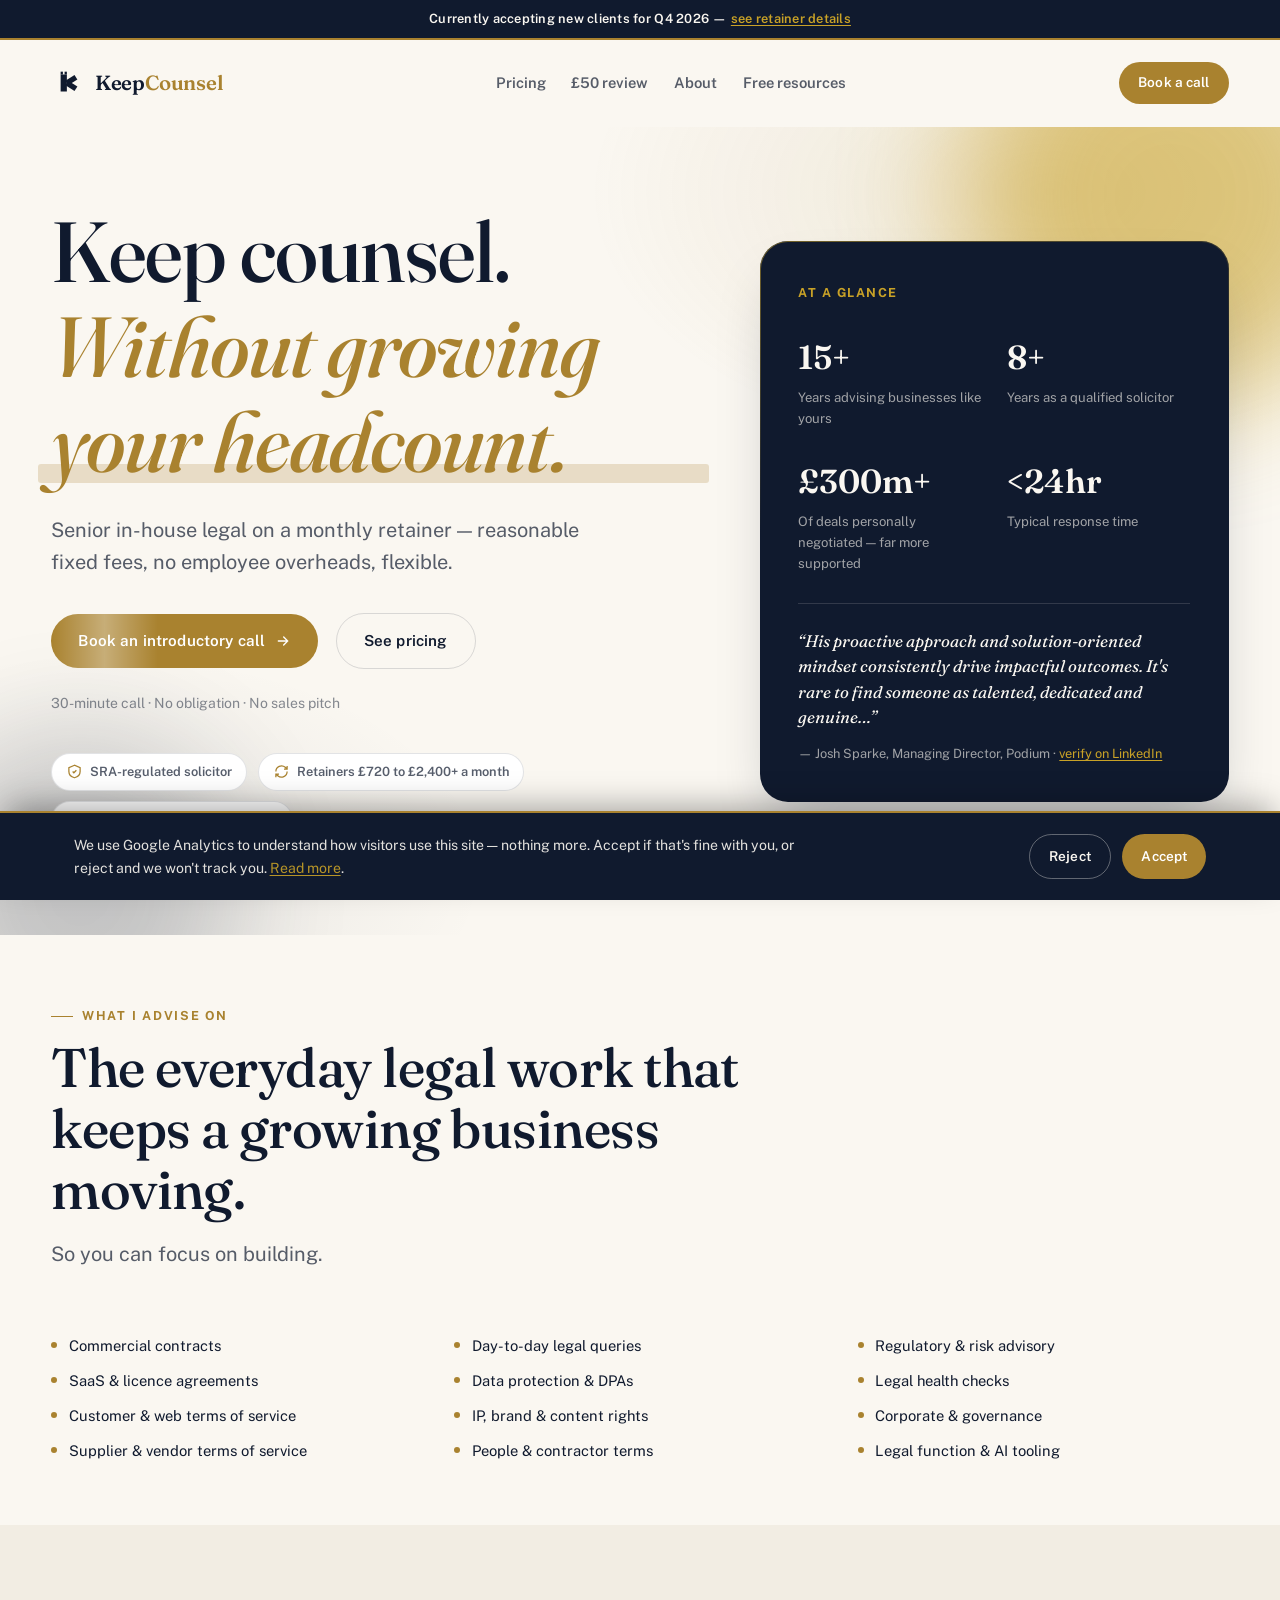
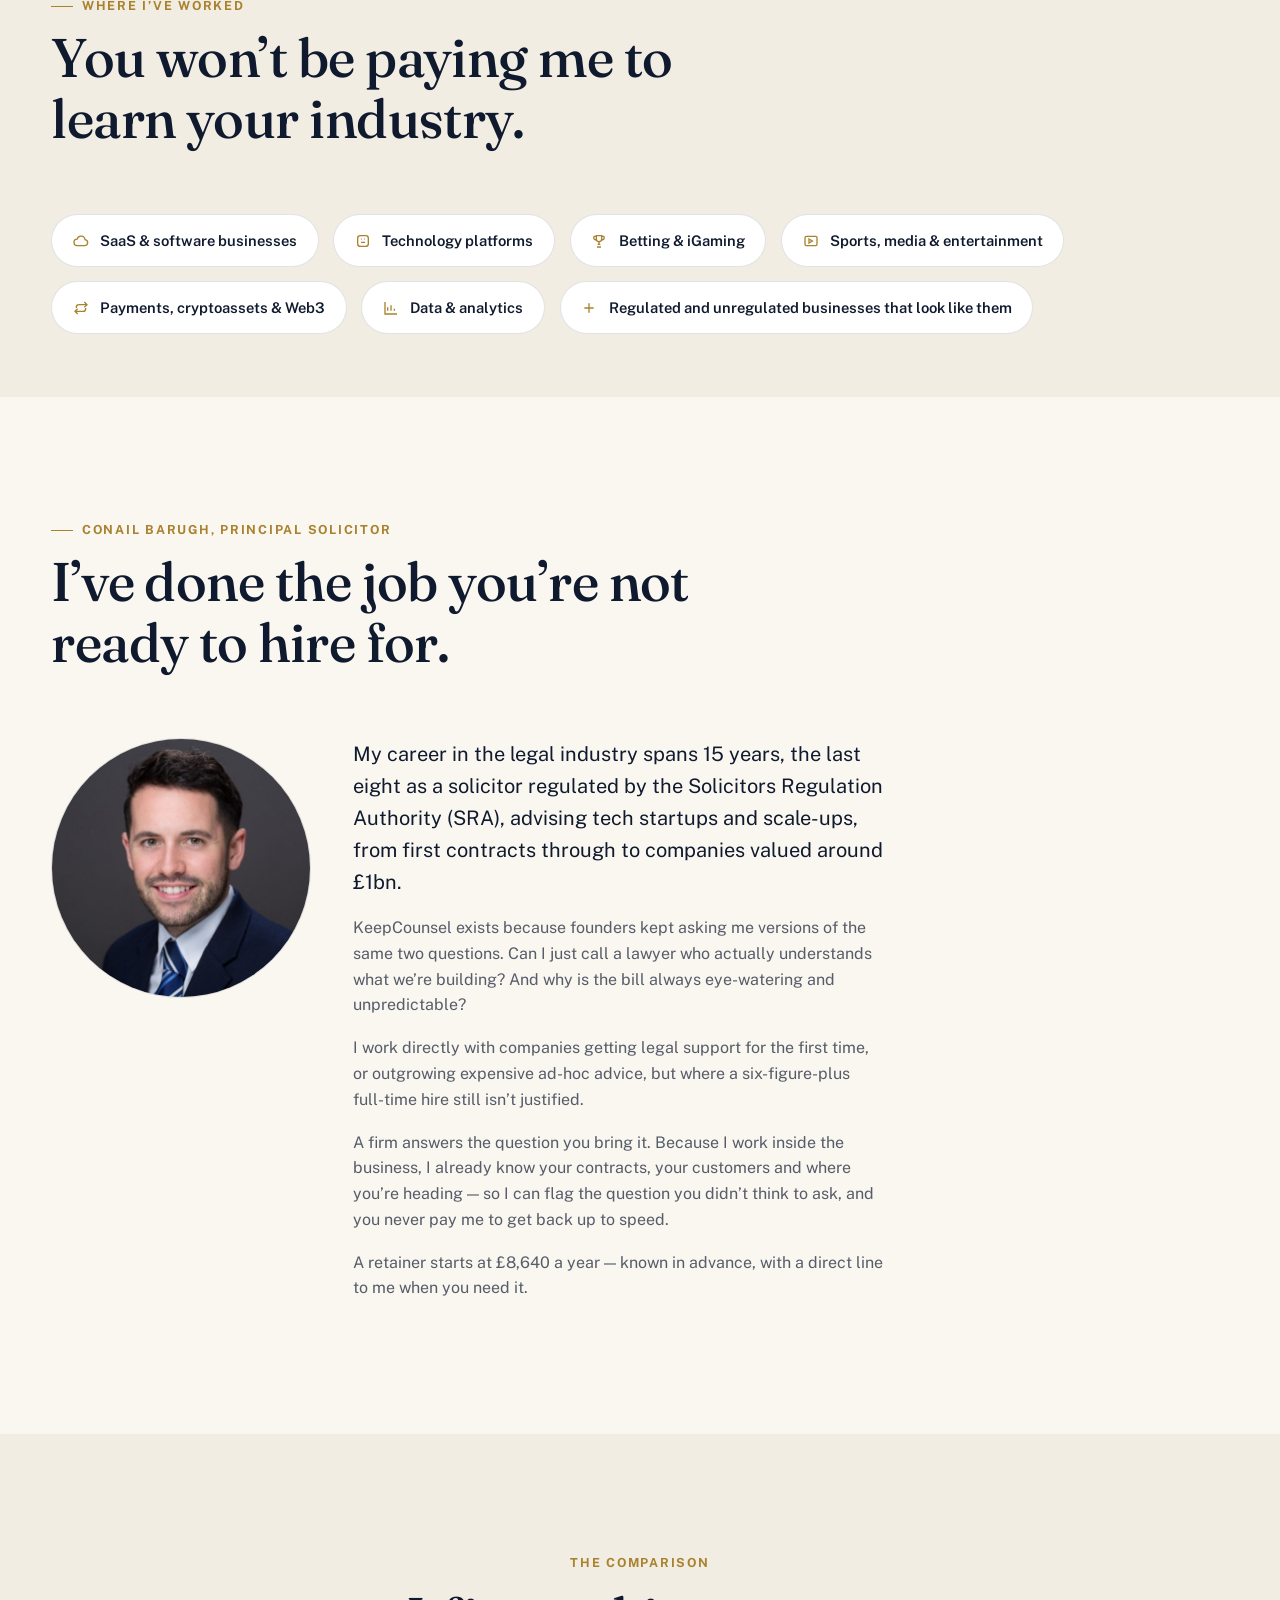
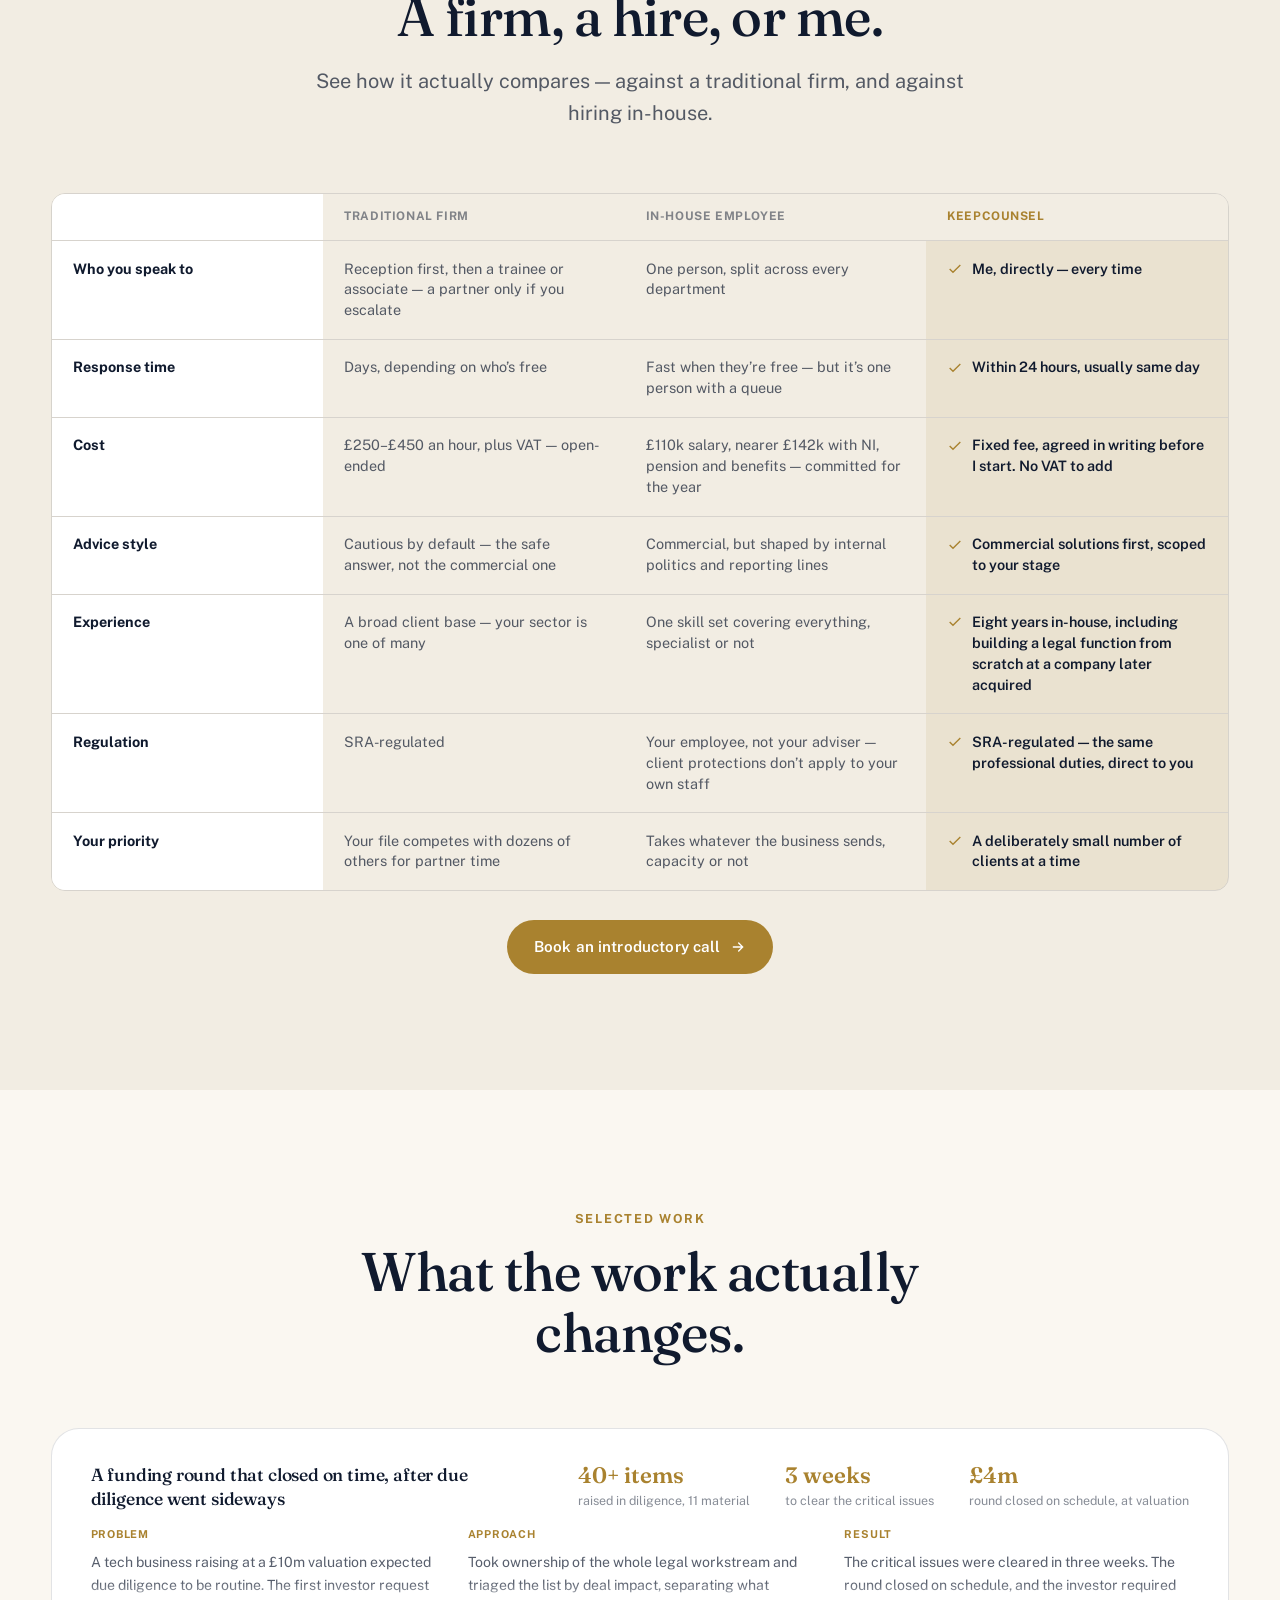
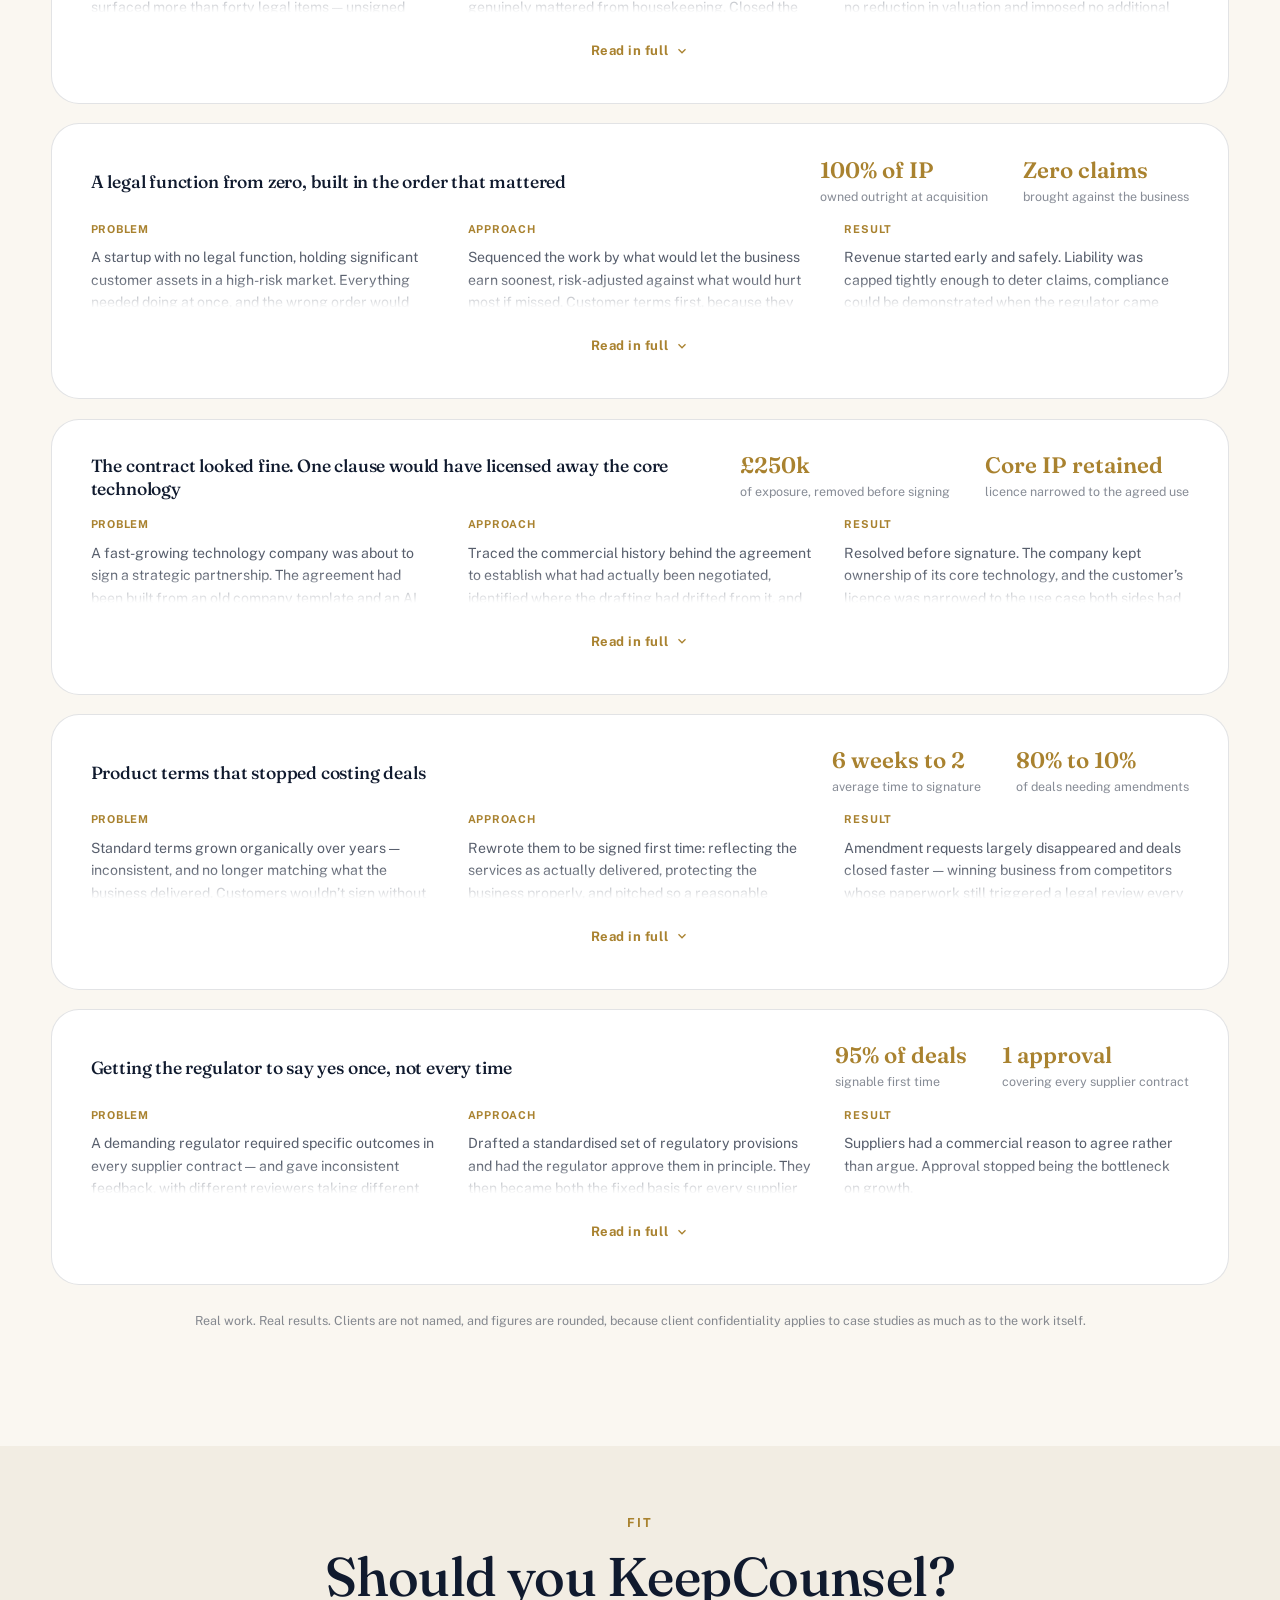
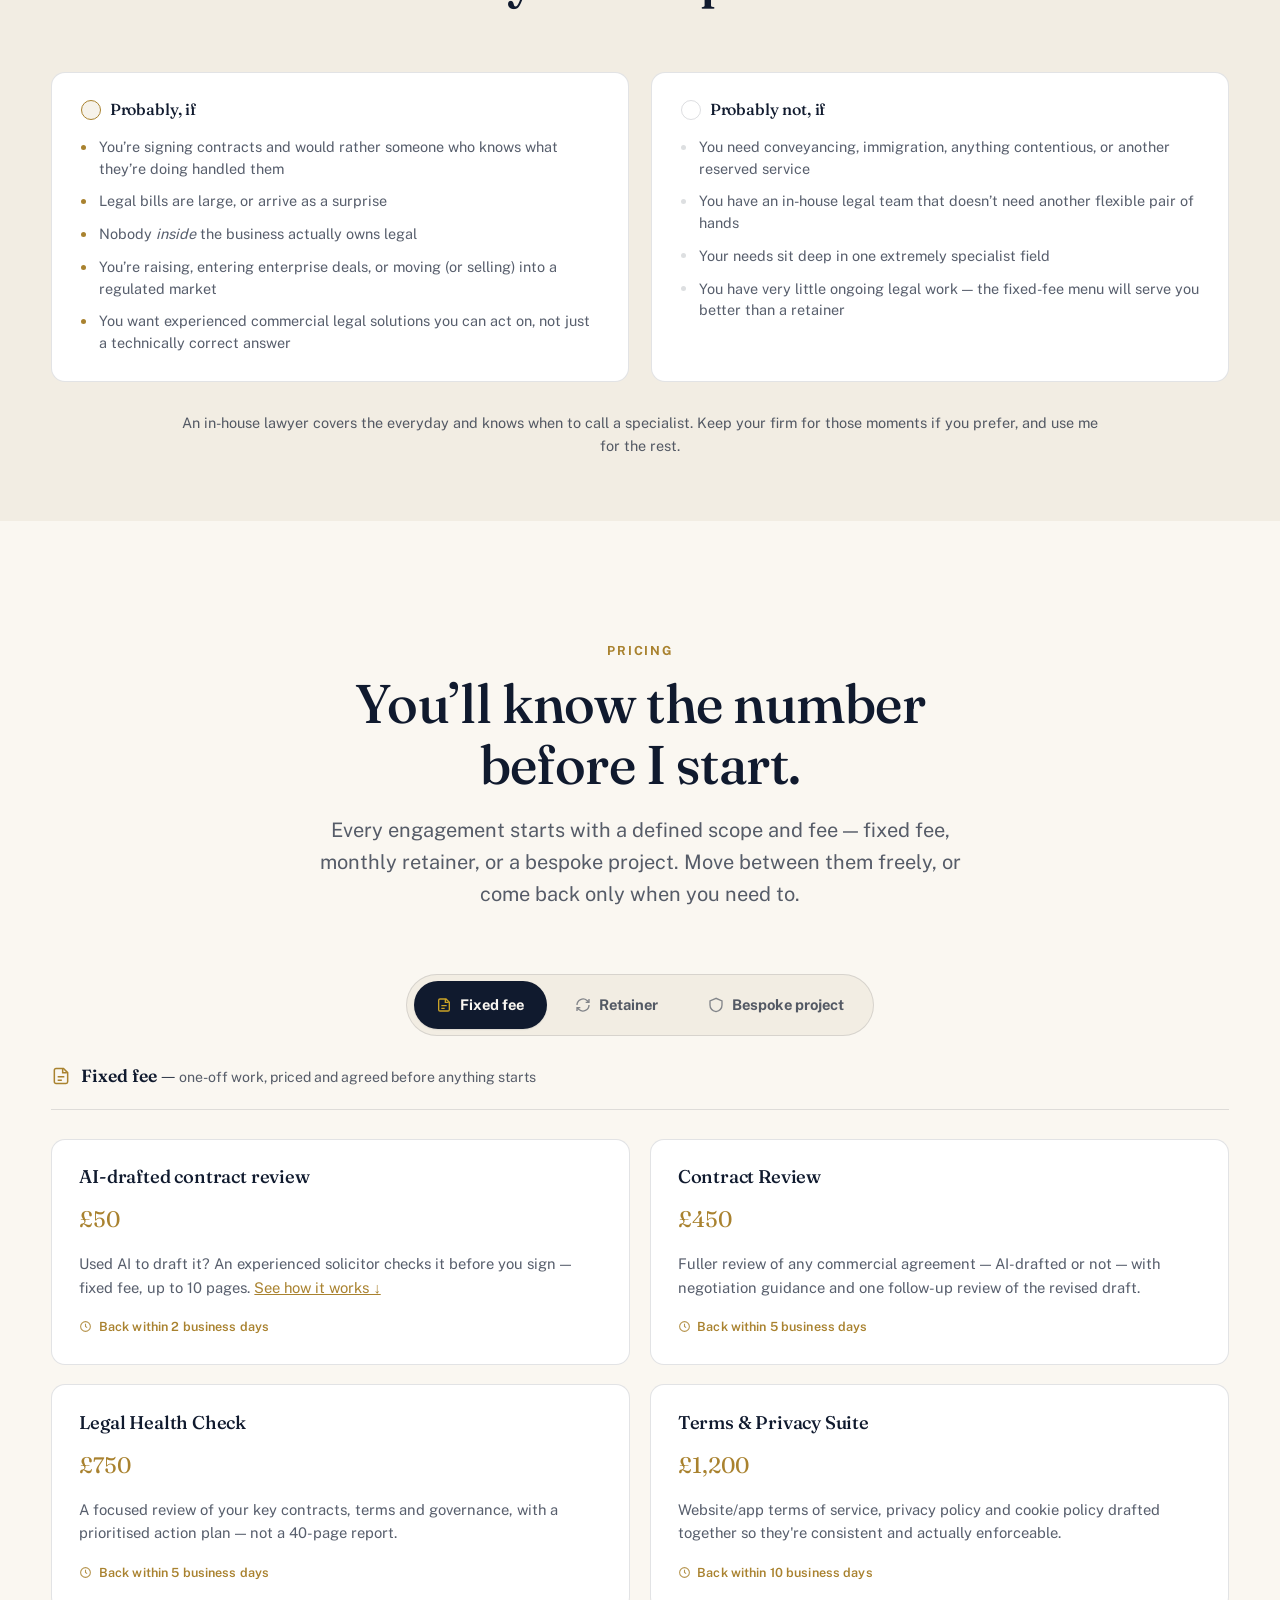
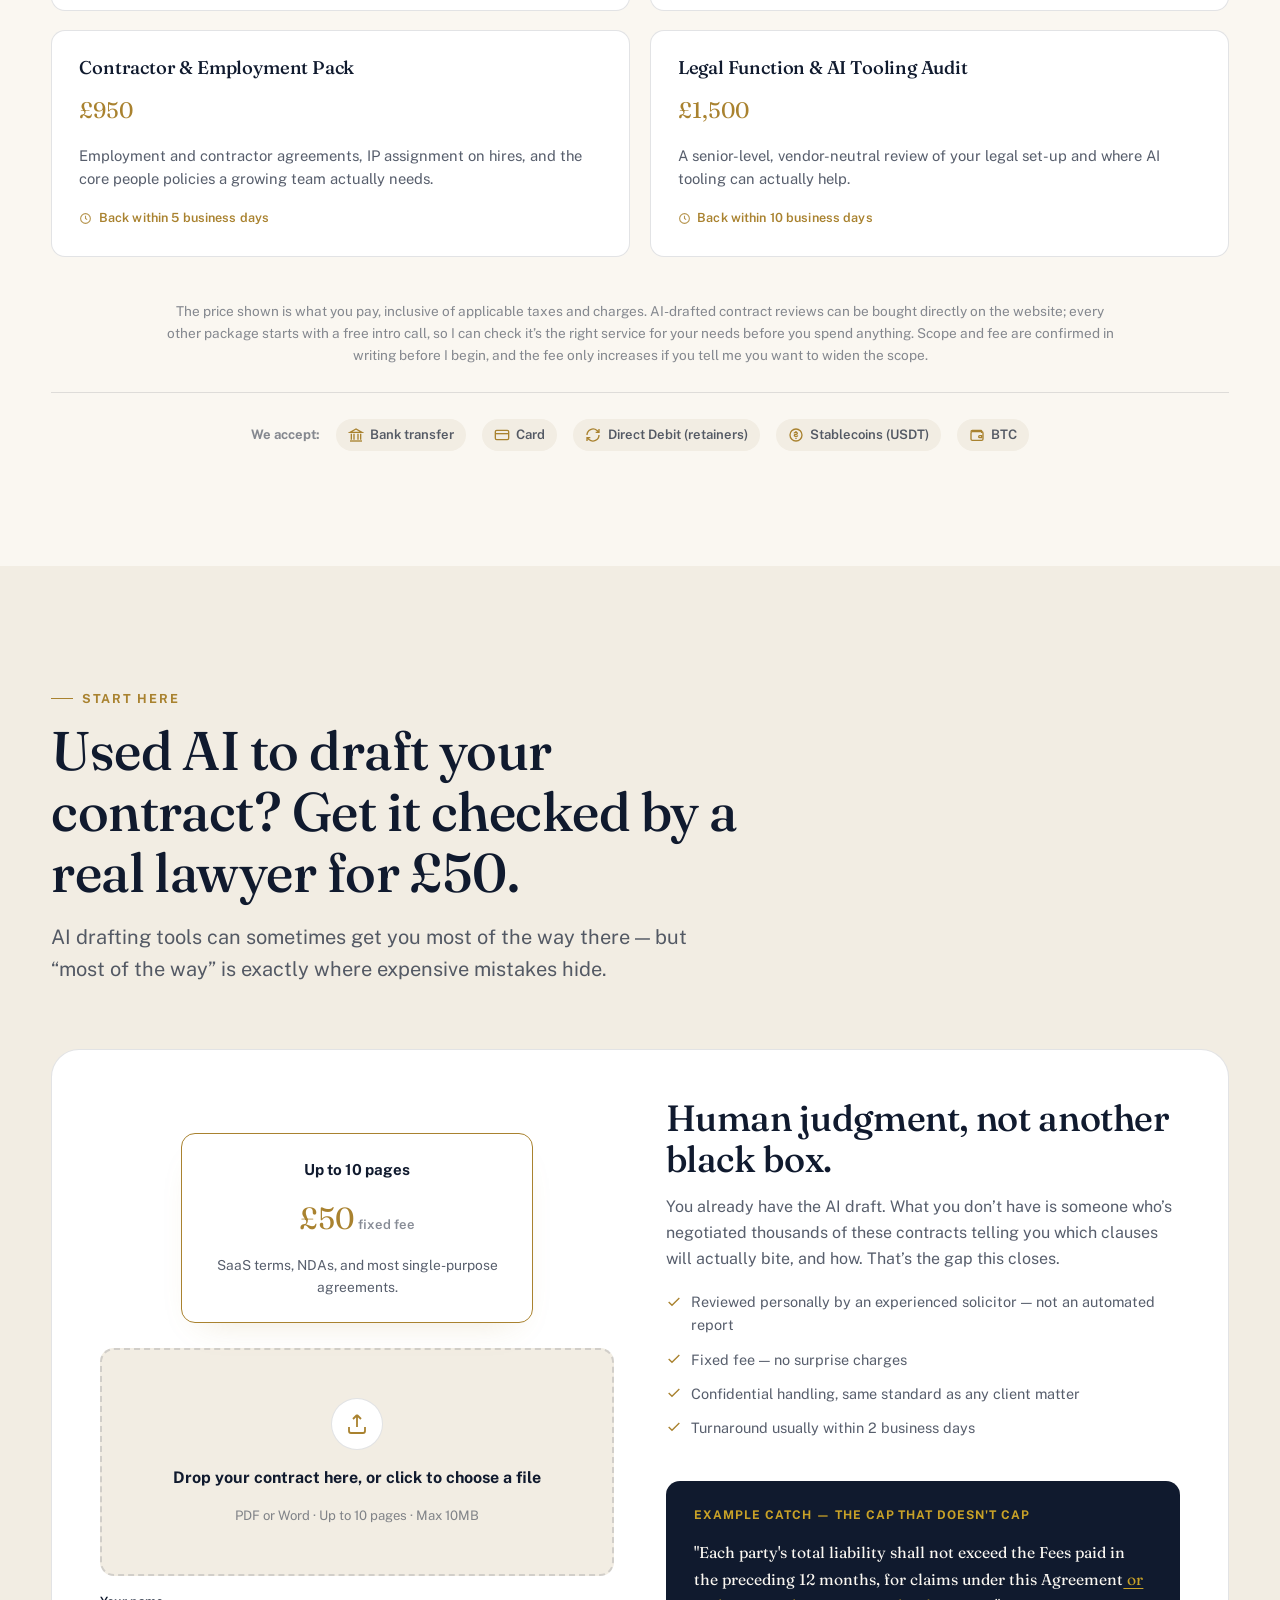
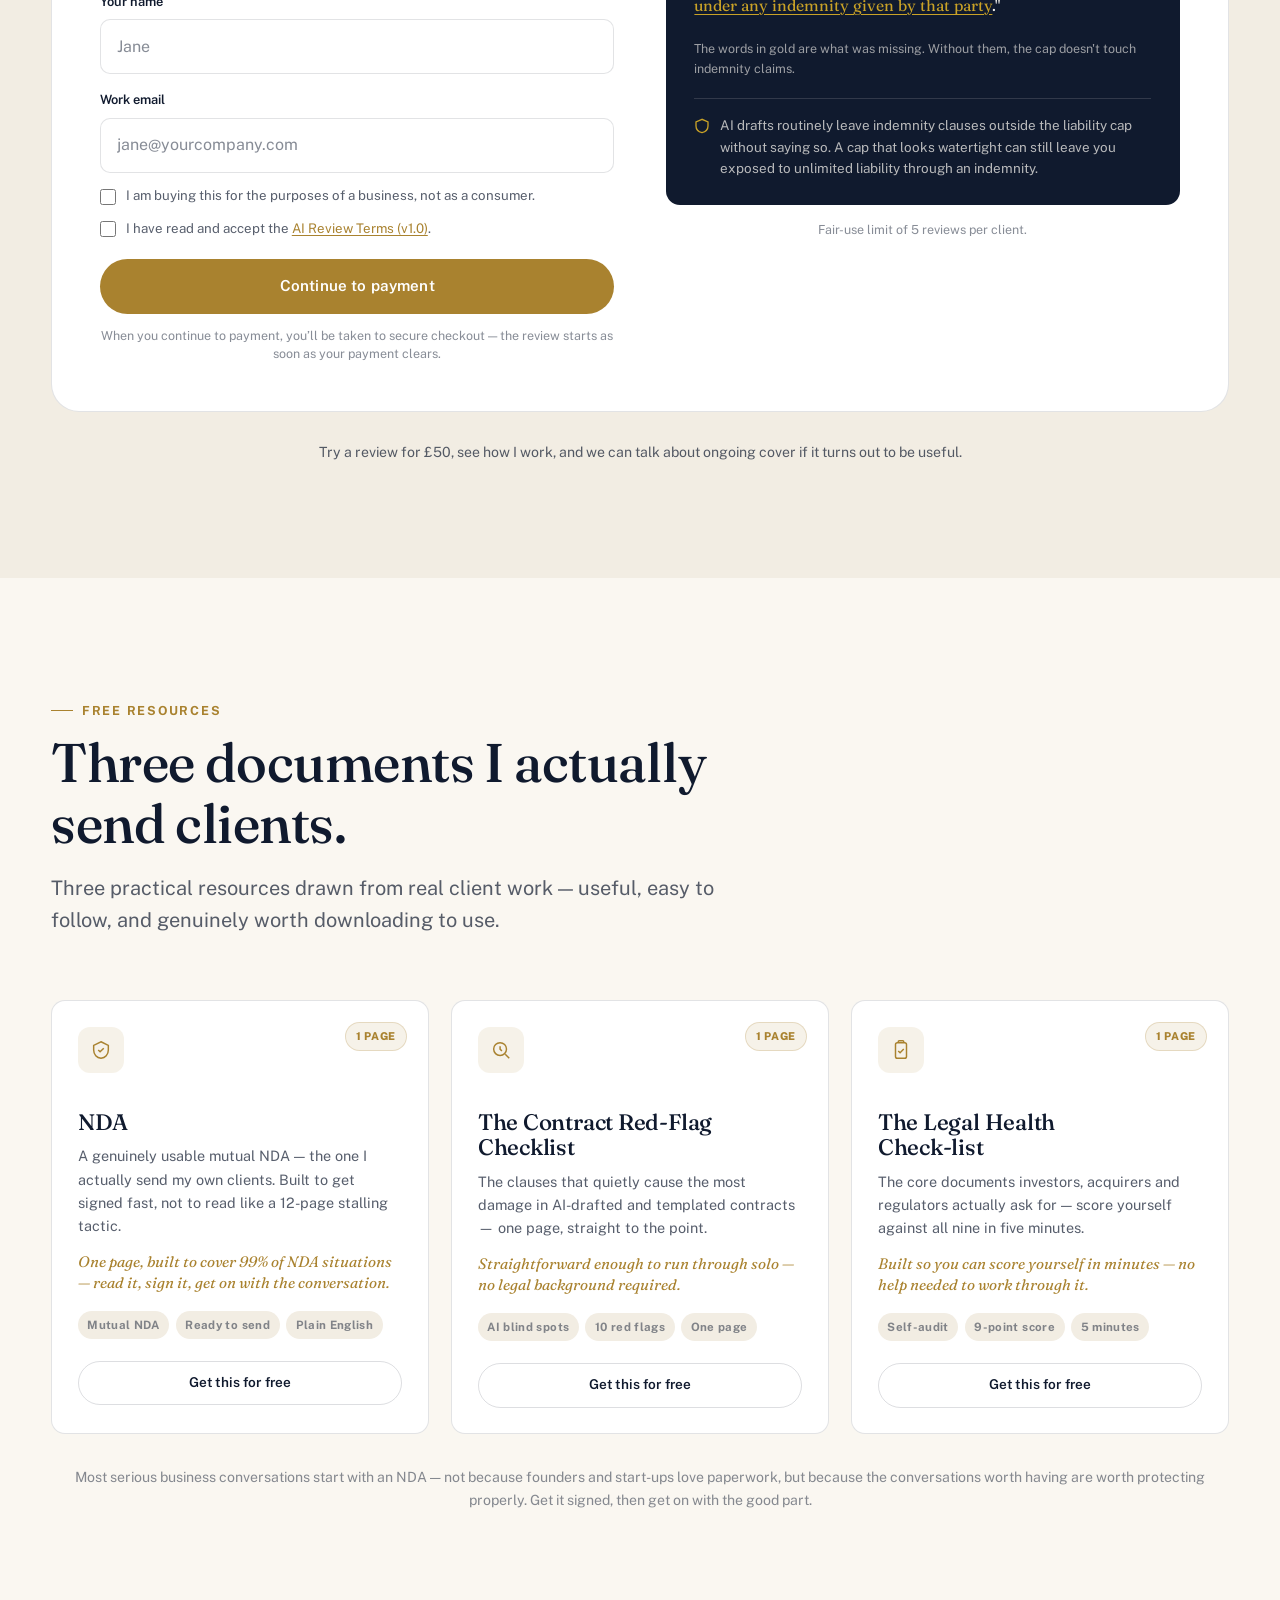
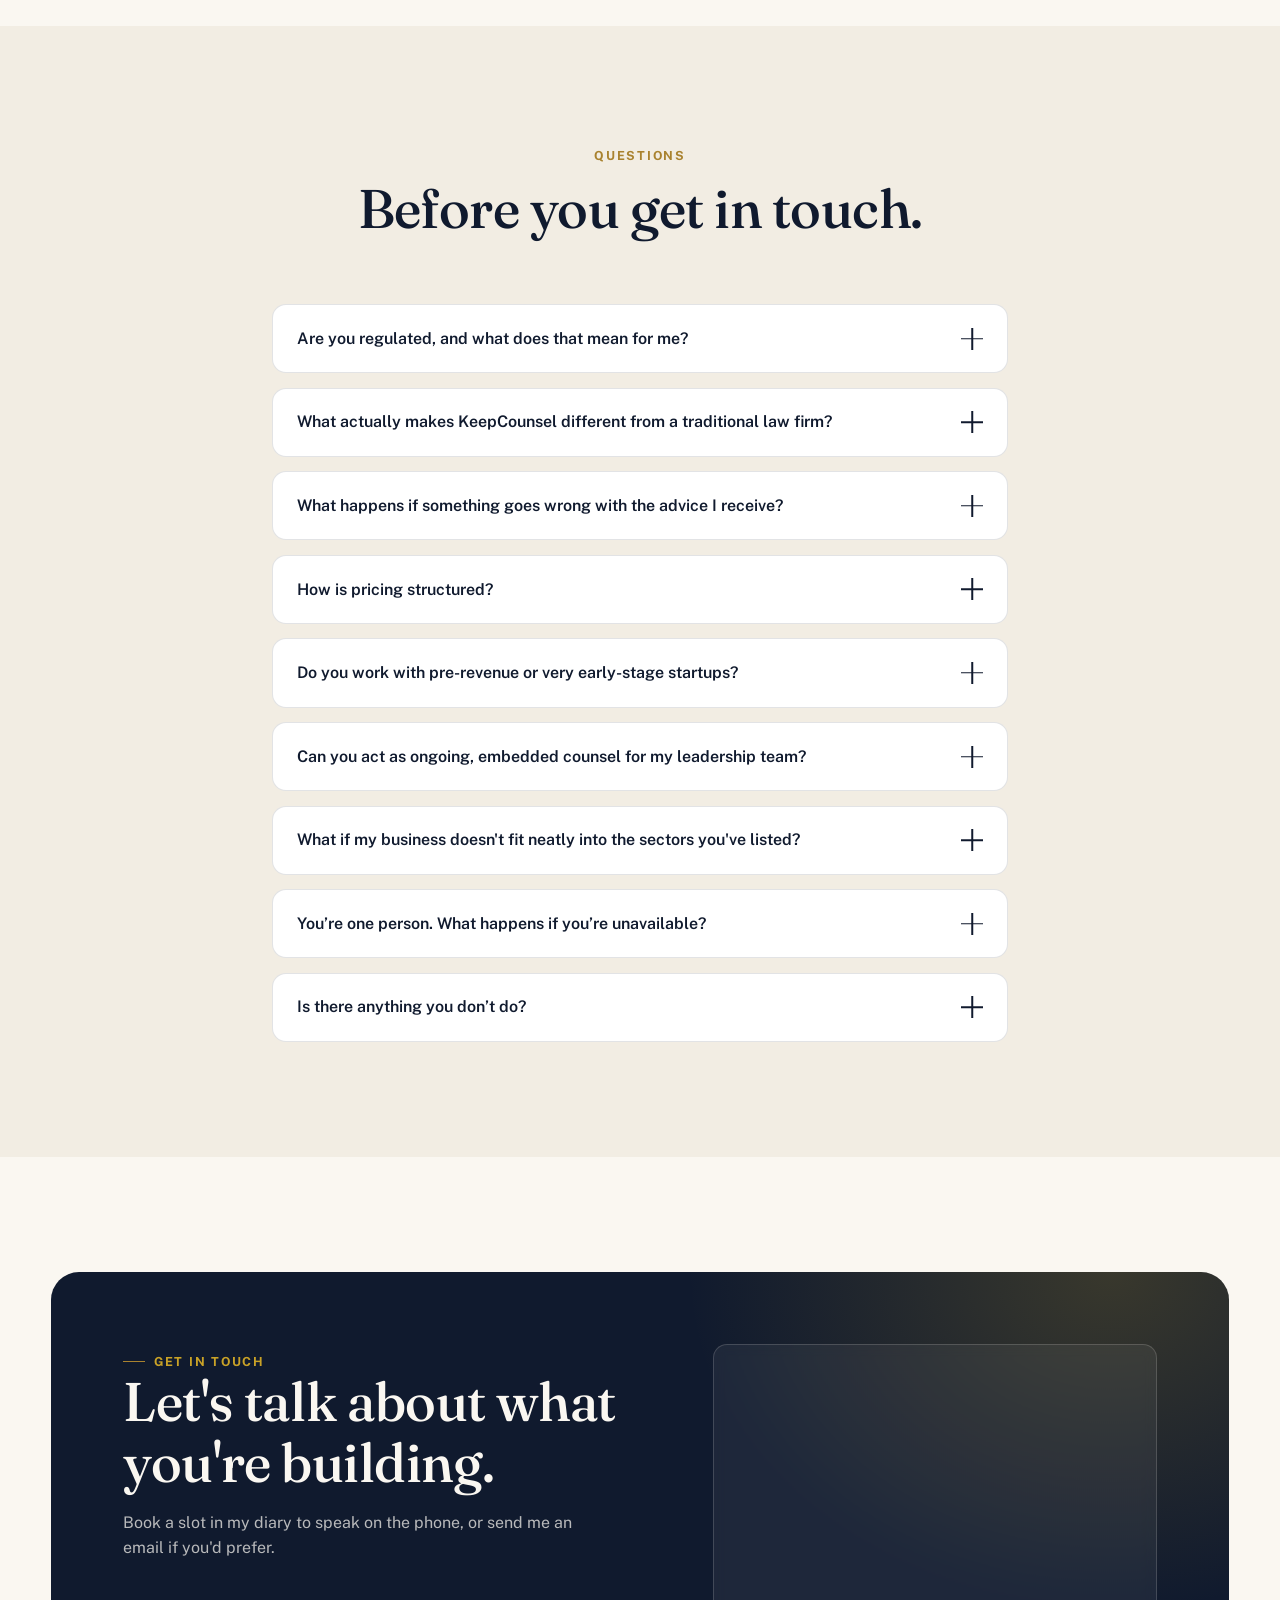
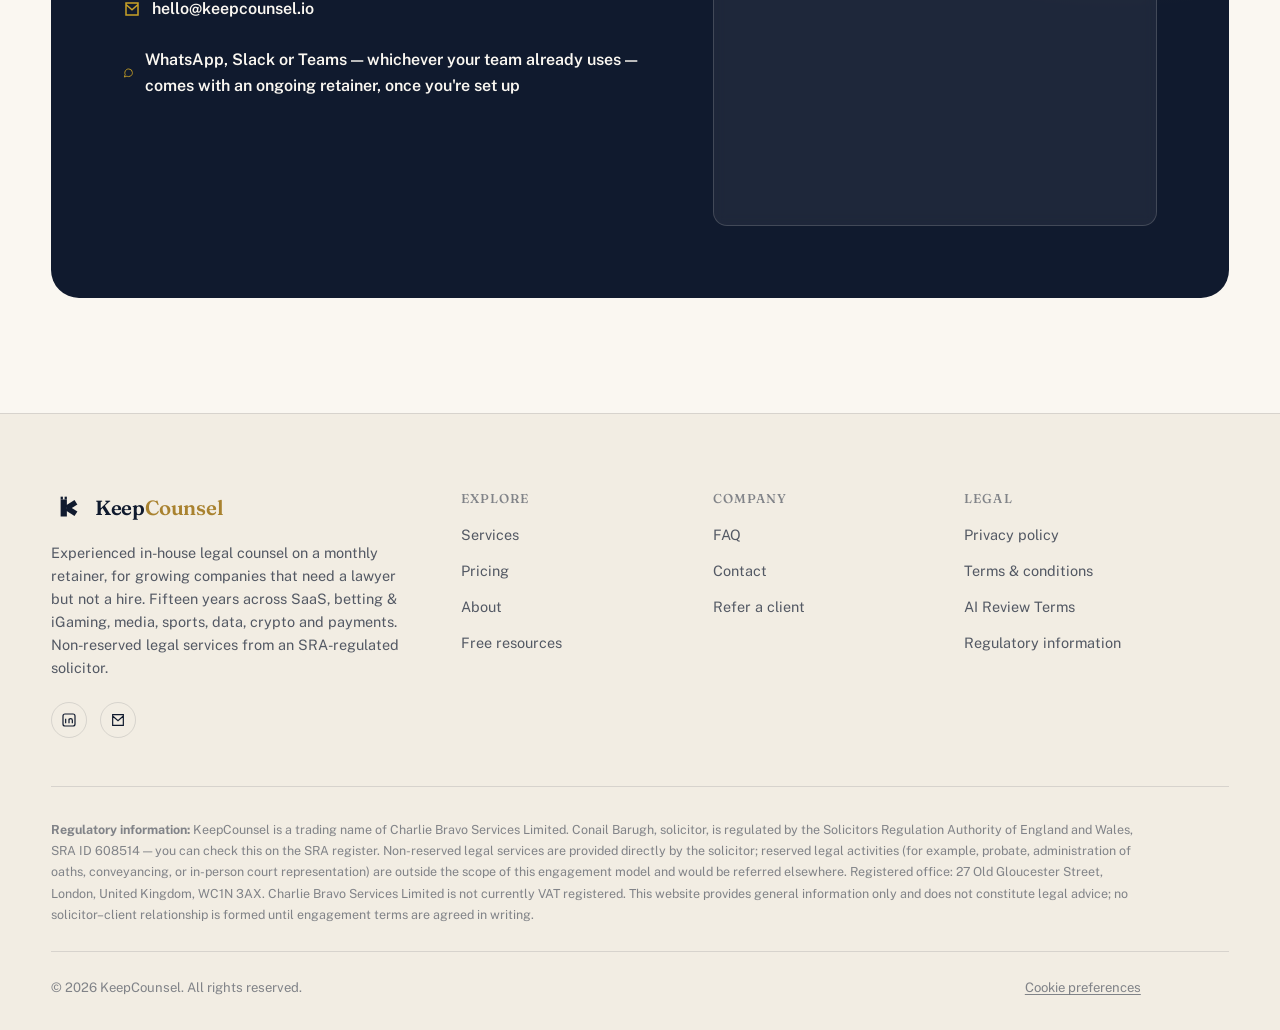
==== index.html @ 007f18a7 "Sharpen the section headings Six changes from the heading audit. About and Why swap nameplate and ab" ====
<!DOCTYPE html>
<html lang="en-GB">
<head>
<meta charset="UTF-8">
<meta name="viewport" content="width=device-width, initial-scale=1, viewport-fit=cover">
<title>KeepCounsel — In-House Legal Counsel, Without Growing Your Headcount</title>
<meta name="description" content="Experienced in-house legal counsel on a monthly retainer, for companies that have outgrown ad-hoc advice but do not need a full-time hire. Commercial contracts, data protection, IP and regulatory work. SRA-regulated solicitor. No jargon.">
<meta name="theme-color" content="#101a2e">
<link rel="icon" href="data:image/svg+xml,%3Csvg xmlns='http://www.w3.org/2000/svg' viewBox='0 0 120 120'%3E%3Crect x='34' y='20' width='8' height='10' fill='%23101a2e'/%3E%3Crect x='48' y='20' width='8' height='10' fill='%23101a2e'/%3E%3Crect x='34' y='30' width='22' height='60' fill='%23101a2e'/%3E%3Cpath d='M56 60 L88 40' stroke='%23101a2e' stroke-width='19'/%3E%3Cpath d='M56 60 L88 80' stroke='%23101a2e' stroke-width='19'/%3E%3C/svg%3E">
<link rel="preload" href="fonts/public-sans-latin-var.woff2" as="font" type="font/woff2" crossorigin>
<link rel="preload" href="fonts/fraunces-latin-var.woff2" as="font" type="font/woff2" crossorigin>
<link rel="stylesheet" href="css/styles.css">

<!-- Open Graph / social preview -->
<meta property="og:title" content="KeepCounsel — In-House Legal Counsel, Without Growing Your Headcount">
<meta property="og:description" content="A lawyer in the room, not a law firm on the clock. Experienced in-house legal support on a monthly retainer. 15+ years advising businesses like yours. SRA-regulated principal solicitor.">
<meta property="og:type" content="website">

<!--
  PLACEHOLDER CONTENT NOTICE
  ---------------------------------------------------------------------
  This is a structural / design build. A handful of contact/entity
  details below are illustrative placeholders and are clearly marked.
  Replace every [PLACEHOLDER] before this site is used publicly.

  CAL.COM SETUP: Cal.com username "keepcounsel" is wired in throughout.
  The general call buttons point at the live "30 min meeting" Link
  (keepcounsel/30min) — done, no action needed there. The AI Contract
  Review product does NOT use Cal.com (it can't handle file uploads —
  confirmed with Cal.com directly, that feature request was closed as
  "not planned"). It submits via its own form (#ai-review-form) to
  FormSubmit.co, which emails the file straight to hello@keepcounsel.io.
  First real submission triggers a one-time confirmation email from
  FormSubmit — click it once to activate delivery.
  ---------------------------------------------------------------------
-->
</head>
<body>
<a class="skip-link" href="#main">Skip to content</a>

<div class="pre-header">Currently accepting new clients for Q4 2026 &mdash; <a href="#pricing" data-jump-tab="panel-retainer">see retainer details</a></div>

<header class="site-header" id="site-header">
  <div class="wrap nav-inner">
    <a href="#top" class="brand">
      <span class="brand-mark" aria-hidden="true">
        <svg viewBox="0 0 120 120" fill="none" xmlns="http://www.w3.org/2000/svg">
          <rect x="34" y="20" width="8" height="10" fill="currentColor"/>
          <rect x="48" y="20" width="8" height="10" fill="currentColor"/>
          <rect x="34" y="30" width="22" height="60" fill="currentColor"/>
          <path d="M56 60 L88 40" stroke="currentColor" stroke-width="19"/>
          <path d="M56 60 L88 80" stroke="currentColor" stroke-width="19"/>
        </svg>
      </span>
      <span class="brand-word"><span class="brand-keep">Keep</span><span class="brand-counsel">Counsel</span></span>
    </a>
    <nav class="main-nav nav-links-desktop" aria-label="Primary">
      <a href="#pricing">Pricing</a>
      <a href="#ai-review">&pound;50 review</a>
      <a href="#about">About</a>
      <a href="#insights">Free resources</a>
    </nav>
    <div class="nav-cta">
      <button class="btn btn-gold btn-sm" data-cal-namespace="intro-call" data-cal-link="keepcounsel/30min" data-cal-config='{"layout":"month_view"}'>Book a call</button>
      <button class="nav-toggle" aria-label="Open menu" aria-expanded="false" aria-controls="mobile-nav">
        <span></span><span></span><span></span>
      </button>
    </div>
  </div>
</header>

<nav class="mobile-nav" id="mobile-nav" aria-label="Mobile">
  <a href="#pricing">Pricing</a>
  <a href="#ai-review">&pound;50 review</a>
  <a href="#about">About</a>
  <a href="#insights">Free resources</a>
  <button class="btn btn-gold" data-cal-namespace="intro-call" data-cal-link="keepcounsel/30min" data-cal-config='{"layout":"month_view"}'>Book a call</button>
</nav>

<main id="main">

  <!-- ============ HERO ============ -->
  <section class="hero" id="top">
    <div class="hero-bg" aria-hidden="true"></div>
    <div class="deco-blob" style="width:420px;height:420px;top:-140px;right:-100px;background:#c9a227;" aria-hidden="true"></div>
    <div class="deco-blob" style="width:320px;height:320px;bottom:-120px;left:-80px;background:#101a2e;opacity:0.18;" aria-hidden="true"></div>
    <div class="wrap hero-grid">
      <div>
        <h1 data-load="1">Keep counsel. <span class="hl">Without growing your headcount.</span></h1>
        <p class="hero-lead" data-load="2">Senior in-house legal on a monthly retainer &mdash; reasonable fixed fees, no employee overheads, flexible.</p>
        <div class="hero-actions" data-load="3">
          <button class="btn btn-gold btn-arrow btn-shimmer" data-cal-namespace="intro-call" data-cal-link="keepcounsel/30min" data-cal-config='{"layout":"month_view"}'>
            Book an introductory call
            <svg width="16" height="16" viewBox="0 0 24 24" fill="none" stroke="currentColor" stroke-width="2" stroke-linecap="round"><path d="M5 12h14M13 6l6 6-6 6"/></svg>
          </button>
          <a href="#pricing" class="btn btn-ghost">See pricing</a>
        </div>
        <p class="hero-note" data-load="3">30-minute call · No obligation · No sales pitch</p>
        <div class="hero-badges" data-load="4">
          <span class="badge"><svg width="15" height="15" viewBox="0 0 24 24" fill="none" stroke="currentColor" stroke-width="2"><path d="M12 2 3 6v6c0 5 3.8 8.7 9 10 5.2-1.3 9-5 9-10V6l-9-4Z"/><path d="m9 12 2 2 4-4"/></svg> SRA-regulated solicitor</span>
          <span class="badge"><svg width="15" height="15" viewBox="0 0 24 24" fill="none" stroke="currentColor" stroke-width="2"><path d="M3 12a9 9 0 0 1 15-6.7L21 8M21 3v5h-5M21 12a9 9 0 0 1-15 6.7L3 16m0 5v-5h5"/></svg> Retainers &pound;720 to &pound;2,400+ a month</span>
          <span class="badge"><svg width="15" height="15" viewBox="0 0 24 24" fill="none" stroke="currentColor" stroke-width="2"><path d="M20 6 9 17l-5-5"/></svg> Or one-off work, one fixed price</span>
        </div>
      </div>

      <div class="hero-panel" data-load="3">
        <span class="hero-panel-label">At a glance</span>
        <div class="hero-stat-grid">
          <div class="hero-stat"><div class="num"><span data-count="15">15</span>+</div><div class="label">Years advising businesses like yours</div></div>
          <div class="hero-stat"><div class="num"><span data-count="8">8</span>+</div><div class="label">Years as a qualified solicitor</div></div>
          <div class="hero-stat"><div class="num">£<span data-count="300">300</span>m+</div><div class="label">Of deals personally negotiated — far more supported</div></div>
          <div class="hero-stat"><div class="num">&lt;<span data-count="24">24</span>hr</div><div class="label">Typical response time</div></div>
        </div>
        <div class="hero-panel-quote">
          “His proactive approach and solution-oriented mindset consistently drive impactful outcomes. It's rare to find someone as talented, dedicated and genuine…”
          <cite>— Josh Sparke, Managing Director, Podium · <a href="https://www.linkedin.com/in/conailbarugh" target="_blank" rel="noopener">verify on LinkedIn</a></cite>
        </div>
      </div>
    </div>
  </section>

  <!-- ============ SERVICES ============ -->
  <section class="section-pad-sm" id="services">
    <div class="wrap">
      <div class="section-head">
        <span class="eyebrow">What I advise on</span>
        <h2>The everyday legal work that keeps a growing business moving.</h2>
        <p>So you can focus on building.</p>
      </div>
      <ul class="service-tags" data-reveal>
        <li>Commercial contracts</li>
        <li>SaaS &amp; licence agreements</li>
        <li>Customer &amp; web terms of service</li>
        <li>Supplier &amp; vendor terms of service</li>
        <li>Day-to-day legal queries</li>
        <li>Data protection &amp; DPAs</li>
        <li>IP, brand &amp; content rights</li>
        <li>People &amp; contractor terms</li>
        <li>Regulatory &amp; risk advisory</li>
        <li>Legal health checks</li>
        <li>Corporate &amp; governance</li>
        <li>Legal function &amp; AI tooling</li>
      </ul>
    </div>
  </section>
  <!-- ============ SECTORS ============ -->
  <section class="section-pad-sm" id="sectors" style="background:var(--bg-alt);">
    <div class="wrap">
      <div class="section-head">
        <span class="eyebrow">Where I&rsquo;ve worked</span>
        <h2>You won&rsquo;t be paying me to learn your industry.</h2>
      </div>
      <div class="sector-row" data-reveal-group>
        <span class="sector-pill" data-reveal><svg width="16" height="16" viewBox="0 0 24 24" fill="none" stroke="currentColor" stroke-width="2"><path d="M17.5 19a4.5 4.5 0 0 0 .5-8.97A6 6 0 0 0 6.2 9.2 4.5 4.5 0 0 0 6.5 19h11Z"/></svg> SaaS &amp; software businesses</span>
        <span class="sector-pill" data-reveal style="transition-delay:40ms"><svg width="16" height="16" viewBox="0 0 24 24" fill="none" stroke="currentColor" stroke-width="2"><rect x="4" y="4" width="16" height="16" rx="4"/><path d="M9 9h1M14 9h1M9 14h6"/></svg> Technology platforms</span>
        <span class="sector-pill" data-reveal style="transition-delay:80ms"><svg width="16" height="16" viewBox="0 0 24 24" fill="none" stroke="currentColor" stroke-width="2"><path d="M8 4h8v5a4 4 0 0 1-8 0V4Z"/><path d="M8 5H5a3 3 0 0 0 3 5M16 5h3a3 3 0 0 1-3 5"/><path d="M12 13v4M9 21h6M10 17h4"/></svg> Betting &amp; iGaming</span>
        <span class="sector-pill" data-reveal style="transition-delay:120ms"><svg width="16" height="16" viewBox="0 0 24 24" fill="none" stroke="currentColor" stroke-width="2"><rect x="3" y="5" width="18" height="14" rx="2"/><path d="m9 9 5 3-5 3Z"/></svg> Sports, media &amp; entertainment</span>
        <span class="sector-pill" data-reveal style="transition-delay:160ms"><svg width="16" height="16" viewBox="0 0 24 24" fill="none" stroke="currentColor" stroke-width="2"><path d="M17 3 21 7l-4 4"/><path d="M21 7H9a4 4 0 0 0-4 4v1"/><path d="M7 21 3 17l4-4"/><path d="M3 17h12a4 4 0 0 0 4-4v-1"/></svg> Payments, cryptoassets &amp; Web3</span>
        <span class="sector-pill" data-reveal style="transition-delay:200ms"><svg width="16" height="16" viewBox="0 0 24 24" fill="none" stroke="currentColor" stroke-width="2"><path d="M3 3v18h18"/><path d="M7 16v-5M12 16V8M17 16v-3"/></svg> Data &amp; analytics</span>
        <span class="sector-pill" data-reveal style="transition-delay:240ms"><svg width="16" height="16" viewBox="0 0 24 24" fill="none" stroke="currentColor" stroke-width="2"><path d="M5 12h14M12 5v14"/></svg> Regulated and unregulated businesses that look like them</span>
      </div>
    </div>
  </section>

  <!-- ============ ABOUT ============ -->
  <section class="section-pad" id="about">
    <div class="wrap">
      <div class="section-head">
        <span class="eyebrow">Conail Barugh, Principal Solicitor</span>
        <h2>I&rsquo;ve done the job you&rsquo;re not ready to hire for.</h2>
      </div>
      <div class="about-layout">
        <figure class="about-photo" data-reveal>
          <img src="assets/conail-barugh.jpg" alt="Conail Barugh, Principal Solicitor at KeepCounsel" width="520" height="520">
        </figure>
      <div class="about-copy" data-reveal>
        <p>My career in the legal industry spans 15 years, the last eight as a solicitor regulated by the Solicitors Regulation Authority (SRA), advising tech startups and scale-ups, from first contracts through to companies valued around &pound;1bn.</p>
        <p>KeepCounsel exists because founders kept asking me versions of the same two questions. Can I just call a lawyer who actually understands what we&rsquo;re building? And why is the bill always eye-watering and unpredictable?</p>
        <p>I work directly with companies getting legal support for the first time, or outgrowing expensive ad-hoc advice, but where a six-figure-plus full-time hire still isn&rsquo;t justified.</p>
        <p>A firm answers the question you bring it. Because I work inside the business, I already know your contracts, your customers and where you&rsquo;re heading &mdash; so I can flag the question you didn&rsquo;t think to ask, and you never pay me to get back up to speed.</p>
        <p>A retainer starts at &pound;8,640 a year &mdash; known in advance, with a direct line to me when you need it.</p>
      </div>
      </div>
    </div>
  </section>

  <!-- ============ WHY / DIFFERENTIATORS ============ -->
  <section class="section-pad" id="why" style="background:var(--bg-alt);">
    <div class="wrap">
      <div class="section-head center">
        <span class="eyebrow">The comparison</span>
        <h2>A firm, a hire, or me.</h2>
        <p>See how it actually compares — against a traditional firm, and against hiring in-house.</p>
      </div>
      <div class="compare-scroll">
      <div class="compare-table" data-reveal>
        <div class="compare-row compare-head">
          <div class="compare-label"></div>
          <div class="compare-them">Traditional firm</div>
          <div class="compare-inhouse">In-house employee</div>
          <div class="compare-us">KeepCounsel</div>
        </div>
        <div class="compare-row">
          <div class="compare-label">Who you speak to</div>
          <div class="compare-them">Reception first, then a trainee or associate &mdash; a partner only if you escalate</div>
          <div class="compare-inhouse">One person, split across every department</div>
          <div class="compare-us"><svg width="16" height="16" viewBox="0 0 24 24" fill="none" stroke="currentColor" stroke-width="2"><path d="M20 6 9 17l-5-5"/></svg> Me, directly &mdash; every time</div>
        </div>
        <div class="compare-row">
          <div class="compare-label">Response time</div>
          <div class="compare-them">Days, depending on who&rsquo;s free</div>
          <div class="compare-inhouse">Fast when they&rsquo;re free &mdash; but it&rsquo;s one person with a queue</div>
          <div class="compare-us"><svg width="16" height="16" viewBox="0 0 24 24" fill="none" stroke="currentColor" stroke-width="2"><path d="M20 6 9 17l-5-5"/></svg> Within 24 hours, usually same day</div>
        </div>
        <div class="compare-row">
          <div class="compare-label">Cost</div>
          <div class="compare-them">&pound;250&ndash;&pound;450 an hour, plus VAT &mdash; open-ended</div>
          <div class="compare-inhouse">&pound;110k salary, nearer &pound;142k with NI, pension and benefits &mdash; committed for the year</div>
          <div class="compare-us"><svg width="16" height="16" viewBox="0 0 24 24" fill="none" stroke="currentColor" stroke-width="2"><path d="M20 6 9 17l-5-5"/></svg> Fixed fee, agreed in writing before I start. No VAT to add</div>
        </div>
        <div class="compare-row">
          <div class="compare-label">Advice style</div>
          <div class="compare-them">Cautious by default &mdash; the safe answer, not the commercial one</div>
          <div class="compare-inhouse">Commercial, but shaped by internal politics and reporting lines</div>
          <div class="compare-us"><svg width="16" height="16" viewBox="0 0 24 24" fill="none" stroke="currentColor" stroke-width="2"><path d="M20 6 9 17l-5-5"/></svg> Commercial solutions first, scoped to your stage</div>
        </div>
        <div class="compare-row">
          <div class="compare-label">Experience</div>
          <div class="compare-them">A broad client base &mdash; your sector is one of many</div>
          <div class="compare-inhouse">One skill set covering everything, specialist or not</div>
          <div class="compare-us"><svg width="16" height="16" viewBox="0 0 24 24" fill="none" stroke="currentColor" stroke-width="2"><path d="M20 6 9 17l-5-5"/></svg> Eight years in-house, including building a legal function from scratch at a company later acquired</div>
        </div>
        <div class="compare-row">
          <div class="compare-label">Regulation</div>
          <div class="compare-them">SRA-regulated</div>
          <div class="compare-inhouse">Your employee, not your adviser &mdash; client protections don&rsquo;t apply to your own staff</div>
          <div class="compare-us"><svg width="16" height="16" viewBox="0 0 24 24" fill="none" stroke="currentColor" stroke-width="2"><path d="M20 6 9 17l-5-5"/></svg> SRA-regulated &mdash; the same professional duties, direct to you</div>
        </div>
        <div class="compare-row">
          <div class="compare-label">Your priority</div>
          <div class="compare-them">Your file competes with dozens of others for partner time</div>
          <div class="compare-inhouse">Takes whatever the business sends, capacity or not</div>
          <div class="compare-us"><svg width="16" height="16" viewBox="0 0 24 24" fill="none" stroke="currentColor" stroke-width="2"><path d="M20 6 9 17l-5-5"/></svg> A deliberately small number of clients at a time</div>
        </div>
      </div>
      </div>
      <div class="compare-cta"><button class="btn btn-gold btn-arrow" data-cal-namespace="intro-call" data-cal-link="keepcounsel/30min" data-cal-config='{"layout":"month_view"}'>Book an introductory call <svg width="16" height="16" viewBox="0 0 24 24" fill="none" stroke="currentColor" stroke-width="2" stroke-linecap="round"><path d="M5 12h14M13 6l6 6-6 6"/></svg></button></div>

      <div class="compare-mobile" data-reveal-group>
        <div class="cm-card" data-reveal>
          <h3 class="cm-name">Traditional firm</h3>
          <ul class="cm-list">
            <li><strong>Who you speak to</strong> Reception first, then a trainee or associate &mdash; a partner only if you escalate</li>
            <li><strong>Response time</strong> Days, depending on who&rsquo;s free</li>
            <li><strong>Cost</strong> &pound;250&ndash;&pound;450 an hour, plus VAT &mdash; open-ended</li>
            <li><strong>Advice style</strong> Cautious by default &mdash; the safe answer, not the commercial one</li>
            <li><strong>Experience</strong> A broad client base &mdash; your sector is one of many</li>
            <li><strong>Regulation</strong> SRA-regulated</li>
            <li><strong>Your priority</strong> Your file competes with dozens of others for partner time</li>
          </ul>
        </div>
        <div class="cm-card" data-reveal style="transition-delay:60ms">
          <h3 class="cm-name">In-house employee</h3>
          <ul class="cm-list">
            <li><strong>Who you speak to</strong> One person, split across every department</li>
            <li><strong>Response time</strong> Fast when they&rsquo;re free &mdash; but it&rsquo;s one person with a queue</li>
            <li><strong>Cost</strong> &pound;110k salary, nearer &pound;142k with NI, pension and benefits &mdash; committed for the year</li>
            <li><strong>Advice style</strong> Commercial, but shaped by internal politics and reporting lines</li>
            <li><strong>Experience</strong> One skill set covering everything, specialist or not</li>
            <li><strong>Regulation</strong> Your employee, not your adviser &mdash; client protections don&rsquo;t apply to your own staff</li>
            <li><strong>Your priority</strong> Takes whatever the business sends, capacity or not</li>
          </ul>
        </div>
        <div class="cm-card cm-featured" data-reveal style="transition-delay:120ms">
          <span class="cm-badge">The KeepCounsel difference</span>
          <h3 class="cm-name">KeepCounsel</h3>
          <ul class="cm-list cm-list-win">
            <li><svg width="16" height="16" viewBox="0 0 24 24" fill="none" stroke="currentColor" stroke-width="2"><path d="M20 6 9 17l-5-5"/></svg> <span class="cm-item"><strong>Who you speak to</strong> Me, directly &mdash; every time</span></li>
            <li><svg width="16" height="16" viewBox="0 0 24 24" fill="none" stroke="currentColor" stroke-width="2"><path d="M20 6 9 17l-5-5"/></svg> <span class="cm-item"><strong>Response time</strong> Within 24 hours, usually same day</span></li>
            <li><svg width="16" height="16" viewBox="0 0 24 24" fill="none" stroke="currentColor" stroke-width="2"><path d="M20 6 9 17l-5-5"/></svg> <span class="cm-item"><strong>Cost</strong> Fixed fee, agreed in writing before I start. No VAT to add</span></li>
            <li><svg width="16" height="16" viewBox="0 0 24 24" fill="none" stroke="currentColor" stroke-width="2"><path d="M20 6 9 17l-5-5"/></svg> <span class="cm-item"><strong>Advice style</strong> Commercial solutions first, scoped to your stage</span></li>
            <li><svg width="16" height="16" viewBox="0 0 24 24" fill="none" stroke="currentColor" stroke-width="2"><path d="M20 6 9 17l-5-5"/></svg> <span class="cm-item"><strong>Experience</strong> Eight years in-house, including building a legal function from scratch at a company later acquired</span></li>
            <li><svg width="16" height="16" viewBox="0 0 24 24" fill="none" stroke="currentColor" stroke-width="2"><path d="M20 6 9 17l-5-5"/></svg> <span class="cm-item"><strong>Regulation</strong> SRA-regulated &mdash; the same professional duties, direct to you</span></li>
            <li><svg width="16" height="16" viewBox="0 0 24 24" fill="none" stroke="currentColor" stroke-width="2"><path d="M20 6 9 17l-5-5"/></svg> <span class="cm-item"><strong>Your priority</strong> A deliberately small number of clients at a time</span></li>
          </ul>
          <button class="btn btn-gold btn-block" style="margin-top:1.4rem;" data-cal-namespace="intro-call" data-cal-link="keepcounsel/30min" data-cal-config='{"layout":"month_view"}'>Book an introductory call</button>
        </div>
      </div>
    </div>
  </section>
  <!-- ============ CASE STUDIES ============ -->
  <section class="section-pad" id="case-studies">
    <div class="wrap">
      <div class="section-head center">
        <span class="eyebrow">Selected work</span>
        <h2>What the work actually changes.</h2>
      </div>
      <div class="case-grid">

        <article class="case-card" data-reveal>
          <div class="case-head">
            <h3>A funding round that closed on time, after due diligence went sideways</h3>
            <div class="case-stats">
              <div class="case-stat"><strong>40+ items</strong><span>raised in diligence, 11 material</span></div>
              <div class="case-stat"><strong>3 weeks</strong><span>to clear the critical issues</span></div>
              <div class="case-stat"><strong>&pound;4m</strong><span>round closed on schedule, at valuation</span></div>
            </div>
          </div>
          <div class="case-body" id="case-body-2">
            <div class="case-body-inner">
          <div class="case-steps">
            <div class="case-step">
              <span class="case-label">Problem</span>
              <p>A tech business raising at a &pound;10m valuation expected due diligence to be routine. The first investor request surfaced more than forty legal items &mdash; unsigned contractor agreements, historic customer contracts on non-standard terms, gaps in IP assignment and a data protection matter needing attention. No in-house lawyer, and a different adviser for each issue. The directors&rsquo; real worry was not the legal work; it was whether it would delay or reprice the round.</p>
            </div>
            <div class="case-step">
              <span class="case-label">Approach</span>
              <p>Took ownership of the whole legal workstream and triaged the list by deal impact, separating what genuinely mattered from housekeeping. Closed the critical IP and employment gaps, rebuilt missing contractual records, drafted the directors&rsquo; responses to the investor, and coordinated the accountants and outside specialists. A live tracker meant the board could see what was outstanding at any moment, rather than asking.</p>
            </div>
            <div class="case-step">
              <span class="case-label">Result</span>
              <p>The critical issues were cleared in three weeks. The round closed on schedule, and the investor required no reduction in valuation and imposed no additional legal conditions off the back of what diligence had found.</p>
            </div>
          </div>
            </div>
          </div>
          <button class="case-expand" type="button" aria-expanded="false" aria-controls="case-body-2"><span>Read in full</span><svg width="14" height="14" viewBox="0 0 24 24" fill="none" stroke="currentColor" stroke-width="2.2"><path d="m6 9 6 6 6-6"/></svg></button>
        </article>

        <article class="case-card" data-reveal style="transition-delay:60ms">
          <div class="case-head">
            <h3>A legal function from zero, built in the order that mattered</h3>
            <div class="case-stats">
              <div class="case-stat"><strong>100% of IP</strong><span>owned outright at acquisition</span></div>
              <div class="case-stat"><strong>Zero claims</strong><span>brought against the business</span></div>
            </div>
          </div>
          <div class="case-body" id="case-body-1">
            <div class="case-body-inner">
          <div class="case-steps">
            <div class="case-step">
              <span class="case-label">Problem</span>
              <p>A startup with no legal function, holding significant customer assets in a high-risk market. Everything needed doing at once, and the wrong order would have been costly in a different way each time.</p>
            </div>
            <div class="case-step">
              <span class="case-label">Approach</span>
              <p>Sequenced the work by what would let the business earn soonest, risk-adjusted against what would hurt most if missed. Customer terms first, because they unlocked revenue; then policies, compliance and IP &mdash; each call informed by how that industry actually fails.</p>
            </div>
            <div class="case-step">
              <span class="case-label">Result</span>
              <p>Revenue started early and safely. Liability was capped tightly enough to deter claims, compliance could be demonstrated when the regulator came knocking, and every piece of IP stayed with the business. It was later acquired.</p>
            </div>
          </div>
            </div>
          </div>
          <button class="case-expand" type="button" aria-expanded="false" aria-controls="case-body-1"><span>Read in full</span><svg width="14" height="14" viewBox="0 0 24 24" fill="none" stroke="currentColor" stroke-width="2.2"><path d="m6 9 6 6 6-6"/></svg></button>
        </article>

        <article class="case-card" data-reveal style="transition-delay:120ms">
          <div class="case-head">
            <h3>The contract looked fine. One clause would have licensed away the core technology</h3>
            <div class="case-stats">
              <div class="case-stat"><strong>&pound;250k</strong><span>of exposure, removed before signing</span></div>
              <div class="case-stat"><strong>Core IP retained</strong><span>licence narrowed to the agreed use</span></div>
            </div>
          </div>
          <div class="case-body" id="case-body-3">
            <div class="case-body-inner">
          <div class="case-steps">
            <div class="case-step">
              <span class="case-label">Problem</span>
              <p>A fast-growing technology company was about to sign a strategic partnership. The agreement had been built from an old company template and an AI drafting tool, then given a quick look by a previous adviser. The IP language did not match the commercial deal: as drafted, it gave the customer broad rights to use the company&rsquo;s existing technology across future products, when the arrangement was only ever meant to cover the specific service being delivered. Nothing separated pre-existing IP from new deliverables.</p>
            </div>
            <div class="case-step">
              <span class="case-label">Approach</span>
              <p>Traced the commercial history behind the agreement to establish what had actually been negotiated, identified where the drafting had drifted from it, and rewrote the provisions so the contract said what the founder believed they were signing. The revised position was then negotiated directly with the counterparty.</p>
            </div>
            <div class="case-step">
              <span class="case-label">Result</span>
              <p>Resolved before signature. The company kept ownership of its core technology, and the customer&rsquo;s licence was narrowed to the use case both sides had agreed on.</p>
            </div>
          </div>
            </div>
          </div>
          <button class="case-expand" type="button" aria-expanded="false" aria-controls="case-body-3"><span>Read in full</span><svg width="14" height="14" viewBox="0 0 24 24" fill="none" stroke="currentColor" stroke-width="2.2"><path d="m6 9 6 6 6-6"/></svg></button>
        </article>
        <article class="case-card" data-reveal style="transition-delay:180ms">
          <div class="case-head">
            <h3>Product terms that stopped costing deals</h3>
            <div class="case-stats">
              <div class="case-stat"><strong>6 weeks to 2</strong><span>average time to signature</span></div>
              <div class="case-stat"><strong>80% to 10%</strong><span>of deals needing amendments</span></div>
            </div>
          </div>
          <div class="case-body" id="case-body-4">
            <div class="case-body-inner">
          <div class="case-steps">
            <div class="case-step">
              <span class="case-label">Problem</span>
              <p>Standard terms grown organically over years &mdash; inconsistent, and no longer matching what the business delivered. Customers wouldn&rsquo;t sign without amendments, so every deal became its own negotiation.</p>
            </div>
            <div class="case-step">
              <span class="case-label">Approach</span>
              <p>Rewrote them to be signed first time: reflecting the services as actually delivered, protecting the business properly, and pitched so a reasonable customer could sign without involving their own lawyers.</p>
            </div>
            <div class="case-step">
              <span class="case-label">Result</span>
              <p>Amendment requests largely disappeared and deals closed faster &mdash; winning business from competitors whose paperwork still triggered a legal review every time.</p>
            </div>
          </div>
            </div>
          </div>
          <button class="case-expand" type="button" aria-expanded="false" aria-controls="case-body-4"><span>Read in full</span><svg width="14" height="14" viewBox="0 0 24 24" fill="none" stroke="currentColor" stroke-width="2.2"><path d="m6 9 6 6 6-6"/></svg></button>
        </article>

        <article class="case-card" data-reveal style="transition-delay:240ms">
          <div class="case-head">
            <h3>Getting the regulator to say yes once, not every time</h3>
            <div class="case-stats">
              <div class="case-stat"><strong>95% of deals</strong><span>signable first time</span></div>
              <div class="case-stat"><strong>1 approval</strong><span>covering every supplier contract</span></div>
            </div>
          </div>
          <div class="case-body" id="case-body-5">
            <div class="case-body-inner">
          <div class="case-steps">
            <div class="case-step">
              <span class="case-label">Problem</span>
              <p>A demanding regulator required specific outcomes in every supplier contract &mdash; and gave inconsistent feedback, with different reviewers taking different views on materially the same terms. Every deal was an unpredictable approval.</p>
            </div>
            <div class="case-step">
              <span class="case-label">Approach</span>
              <p>Drafted a standardised set of regulatory provisions and had the regulator approve them in principle. They then became both the fixed basis for every supplier contract and a lever in the negotiation: accept these and the deal clears quickly.</p>
            </div>
            <div class="case-step">
              <span class="case-label">Result</span>
              <p>Suppliers had a commercial reason to agree rather than argue. Approval stopped being the bottleneck on growth.</p>
            </div>
          </div>
            </div>
          </div>
          <button class="case-expand" type="button" aria-expanded="false" aria-controls="case-body-5"><span>Read in full</span><svg width="14" height="14" viewBox="0 0 24 24" fill="none" stroke="currentColor" stroke-width="2.2"><path d="m6 9 6 6 6-6"/></svg></button>
        </article>

      </div>
      <p class="case-note">Real work. Real results. Clients are not named, and figures are rounded, because client confidentiality applies to case studies as much as to the work itself.</p>
    </div>
  </section>

  <!-- ============ IS THIS YOU ============ -->
  <section class="section-pad-sm" id="fit" style="background:var(--bg-alt);">
    <div class="wrap">
      <div class="section-head center">
        <span class="eyebrow">Fit</span>
        <h2>Should you KeepCounsel?</h2>
      </div>
      <div class="fit-grid" data-reveal-group>
        <div class="fit-col fit-yes" data-reveal>
          <h3>Probably, if</h3>
          <ul>
            <li>You&rsquo;re signing contracts and would rather someone who knows what they&rsquo;re doing handled them</li>
            <li>Legal bills are large, or arrive as a surprise</li>
            <li>Nobody <em>inside</em> the business actually owns legal</li>
            <li>You&rsquo;re raising, entering enterprise deals, or moving (or selling) into a regulated market</li>
            <li>You want experienced commercial legal solutions you can act on, not just a technically correct answer</li>
          </ul>
        </div>
        <div class="fit-col fit-no" data-reveal style="transition-delay:80ms">
          <h3>Probably not, if</h3>
          <ul>
            <li>You need conveyancing, immigration, anything contentious, or another reserved service</li>
            <li>You have an in-house legal team that doesn&rsquo;t need another flexible pair of hands</li>
            <li>Your needs sit deep in one extremely specialist field</li>
            <li>You have very little ongoing legal work &mdash; the fixed-fee menu will serve you better than a retainer</li>
          </ul>
        </div>
      </div>
      <p class="fit-note">An in-house lawyer covers the everyday and knows when to call a specialist. Keep your firm for those moments if you prefer, and use me for the rest.</p>
    </div>
  </section>

  <!-- ============ PRICING ============ -->
  <section class="section-pad" id="pricing">
    <div class="wrap">
      <div class="section-head center">
        <span class="eyebrow">Pricing</span>
        <h2>You&rsquo;ll know the number before I start.</h2>
        <p>Every engagement starts with a defined scope and fee &mdash; fixed fee, monthly retainer, or a bespoke project. Move between them freely, or come back only when you need to.</p>
      </div>

      <div style="display:flex;justify-content:center;margin-top:2.4rem;">
        <div class="pricing-tabs" role="tablist" aria-label="Pricing routes">
          <button class="pricing-tab is-active" role="tab" aria-selected="true" data-tab="panel-fixed"><svg width="16" height="16" viewBox="0 0 24 24" fill="none" stroke="currentColor" stroke-width="2"><path d="M4 19V5a2 2 0 0 1 2-2h9l5 5v11a2 2 0 0 1-2 2H6a2 2 0 0 1-2-2Z"/><path d="M14 3v5h5M8 13h8M8 17h5"/></svg> Fixed fee</button>
          <button class="pricing-tab" role="tab" aria-selected="false" data-tab="panel-retainer"><svg width="16" height="16" viewBox="0 0 24 24" fill="none" stroke="currentColor" stroke-width="2"><path d="M3 12a9 9 0 0 1 15-6.7L21 8M21 3v5h-5M21 12a9 9 0 0 1-15 6.7L3 16m0 5v-5h5"/></svg> Retainer</button>
          <button class="pricing-tab" role="tab" aria-selected="false" data-tab="panel-bespoke"><svg width="16" height="16" viewBox="0 0 24 24" fill="none" stroke="currentColor" stroke-width="2"><path d="M12 2 3 6v6c0 5 3.8 8.7 9 10 5.2-1.3 9-5 9-10V6l-9-4Z"/></svg> Bespoke project</button>
        </div>
      </div>

      <div class="pricing-panels">
        <div class="pricing-panel is-active" id="panel-fixed">
          <div class="panel-kicker"><svg width="20" height="20" viewBox="0 0 24 24" fill="none" stroke="currentColor" stroke-width="1.8"><path d="M4 19V5a2 2 0 0 1 2-2h9l5 5v11a2 2 0 0 1-2 2H6a2 2 0 0 1-2-2Z"/><path d="M14 3v5h5M8 13h8M8 17h5"/></svg><span><strong>Fixed fee</strong> — <span class="sub">one-off work, priced and agreed before anything starts</span></span></div>
          <div class="fee-grid" data-reveal-group>
            <div class="fee-card" data-reveal>
              <div class="fee-card-top"><h3>AI-drafted contract review</h3></div>
              <span class="fee-price">£50</span>
              <p>Used AI to draft it? An experienced solicitor checks it before you sign — fixed fee, up to 10 pages. <a href="#ai-review" style="color:var(--gold);text-decoration:underline;">See how it works ↓</a></p>
              <span class="fee-eta"><svg width="13" height="13" viewBox="0 0 24 24" fill="none" stroke="currentColor" stroke-width="2"><circle cx="12" cy="12" r="9"/><path d="M12 7v5l3 2"/></svg> Back within 2 business days</span>
            </div>
            <div class="fee-card" data-reveal style="transition-delay:60ms">
              <div class="fee-card-top"><h3>Contract Review</h3></div>
              <span class="fee-price">£450</span>
              <p>Fuller review of any commercial agreement — AI-drafted or not — with negotiation guidance and one follow-up review of the revised draft.</p>
              <span class="fee-eta"><svg width="13" height="13" viewBox="0 0 24 24" fill="none" stroke="currentColor" stroke-width="2"><circle cx="12" cy="12" r="9"/><path d="M12 7v5l3 2"/></svg> Back within 5 business days</span>
            </div>
            <div class="fee-card" data-reveal>
              <div class="fee-card-top"><h3>Legal Health Check</h3></div>
              <span class="fee-price">£750</span>
              <p>A focused review of your key contracts, terms and governance, with a prioritised action plan — not a 40-page report.</p>
              <span class="fee-eta"><svg width="13" height="13" viewBox="0 0 24 24" fill="none" stroke="currentColor" stroke-width="2"><circle cx="12" cy="12" r="9"/><path d="M12 7v5l3 2"/></svg> Back within 5 business days</span>
            </div>
            <div class="fee-card" data-reveal style="transition-delay:60ms">
              <div class="fee-card-top"><h3>Terms &amp; Privacy Suite</h3></div>
              <span class="fee-price">£1,200</span>
              <p>Website/app terms of service, privacy policy and cookie policy drafted together so they're consistent and actually enforceable.</p>
              <span class="fee-eta"><svg width="13" height="13" viewBox="0 0 24 24" fill="none" stroke="currentColor" stroke-width="2"><circle cx="12" cy="12" r="9"/><path d="M12 7v5l3 2"/></svg> Back within 10 business days</span>
            </div>
            <div class="fee-card" data-reveal>
              <div class="fee-card-top"><h3>Contractor &amp; Employment Pack</h3></div>
              <span class="fee-price">£950</span>
              <p>Employment and contractor agreements, IP assignment on hires, and the core people policies a growing team actually needs.</p>
              <span class="fee-eta"><svg width="13" height="13" viewBox="0 0 24 24" fill="none" stroke="currentColor" stroke-width="2"><circle cx="12" cy="12" r="9"/><path d="M12 7v5l3 2"/></svg> Back within 5 business days</span>
            </div>
            <div class="fee-card" data-reveal style="transition-delay:60ms">
              <div class="fee-card-top"><h3>Legal Function &amp; AI Tooling Audit</h3></div>
              <span class="fee-price">£1,500</span>
              <p>A senior-level, vendor-neutral review of your legal set-up and where AI tooling can actually help.</p>
              <span class="fee-eta"><svg width="13" height="13" viewBox="0 0 24 24" fill="none" stroke="currentColor" stroke-width="2"><circle cx="12" cy="12" r="9"/><path d="M12 7v5l3 2"/></svg> Back within 10 business days</span>
            </div>
          </div>
        </div>

        <div class="pricing-panel" id="panel-retainer">
          <div class="panel-kicker"><svg width="20" height="20" viewBox="0 0 24 24" fill="none" stroke="currentColor" stroke-width="1.8"><path d="M3 12a9 9 0 0 1 15-6.7L21 8M21 3v5h-5M21 12a9 9 0 0 1-15 6.7L3 16m0 5v-5h5"/></svg><span><strong>Retainer</strong> &mdash; <span class="sub">your fractional general counsel, embedded in the team &mdash; ongoing monthly access to advice, billed monthly</span></span></div>
          <div class="sample-month" data-reveal>
            <h4>What a month on Keep Scaling looks like <span>&mdash; 12 hours, the most popular plan</span></h4>
            <ul>
              <li>Three to six customer or supplier contracts reviewed and marked up</li>
              <li>A data processing agreement checked before you sign it</li>
              <li>Calls to pressure-test commercial terms before they go out</li>
              <li>Ad-hoc questions through the month, answered same day</li>
              <li>Help choosing the right insurance cover for risks you cannot design out</li>
              <li>A quarterly check-in, plus your Legal Health Check</li>
            </ul>
            <p>An illustration, not a menu &mdash; what actually gets done is entirely up to you.</p>
          </div>

          <div class="retainer-grid" data-reveal-group>
            <div class="retainer-card" data-reveal>
              <h3>Keep Steady</h3>
              <p class="desc">For founders who need someone to call when legal comes up.</p>
              <div class="retainer-price-block">
                <div class="retainer-price-row">
                  <span class="price-now">£720<span>/mo</span></span>
                </div>
              </div>
              <div class="retainer-hours">4 hours / month &middot; no overage fees</div>
              <ul class="retainer-list">
                <li><svg width="16" height="16" viewBox="0 0 24 24" fill="none" stroke="currentColor" stroke-width="2"><path d="M20 6 9 17l-5-5"/></svg> One-hour kickoff session in week one &mdash; free, and not taken from your hours</li>
                <li><svg width="16" height="16" viewBox="0 0 24 24" fill="none" stroke="currentColor" stroke-width="2"><path d="M20 6 9 17l-5-5"/></svg> WhatsApp, Slack, Teams or email — whichever you already use</li>
                <li><svg width="16" height="16" viewBox="0 0 24 24" fill="none" stroke="currentColor" stroke-width="2"><path d="M20 6 9 17l-5-5"/></svg> Replies within 24 hours, usually same day</li>
                <li><svg width="16" height="16" viewBox="0 0 24 24" fill="none" stroke="currentColor" stroke-width="2"><path d="M20 6 9 17l-5-5"/></svg> 20 days' notice to cancel or downgrade</li>
              </ul>
              <button class="btn btn-ghost btn-block" data-cal-namespace="intro-call" data-cal-link="keepcounsel/30min" data-cal-config='{"layout":"month_view"}'>Start with Keep Steady</button>
            </div>
            <div class="retainer-card" data-reveal style="transition-delay:60ms">
              <h3>Keep Moving</h3>
              <p class="desc">For teams negotiating contracts most weeks.</p>
              <div class="retainer-price-block">
                <div class="retainer-price-row">
                  <span class="price-now">£1,360<span>/mo</span></span>
                </div>
              </div>
              <div class="retainer-hours">8 hours / month &middot; no overage fees</div>
              <p class="retainer-includes">Everything in Keep Steady, plus:</p>
              <ul class="retainer-list">
                <li><svg width="16" height="16" viewBox="0 0 24 24" fill="none" stroke="currentColor" stroke-width="2"><path d="M20 6 9 17l-5-5"/></svg> Unused hours roll over once, while your retainer continues</li>
                <li><svg width="16" height="16" viewBox="0 0 24 24" fill="none" stroke="currentColor" stroke-width="2"><path d="M20 6 9 17l-5-5"/></svg> Replies same day in business hours</li>
                <li><svg width="16" height="16" viewBox="0 0 24 24" fill="none" stroke="currentColor" stroke-width="2"><path d="M20 6 9 17l-5-5"/></svg> Quarterly risk check-in</li>
                <li><svg width="16" height="16" viewBox="0 0 24 24" fill="none" stroke="currentColor" stroke-width="2"><path d="M20 6 9 17l-5-5"/></svg> 10% off other fixed-fee work, plus unused final-month hours convert to credit</li>
              </ul>
              <button class="btn btn-ghost btn-block" data-cal-namespace="intro-call" data-cal-link="keepcounsel/30min" data-cal-config='{"layout":"month_view"}'>Start with Keep Moving</button>
            </div>
            <div class="retainer-card is-popular" data-reveal>
              <span class="retainer-badge">Most popular</span>
              <h3>Keep Scaling</h3>
              <p class="desc">For companies where legal is now part of the operating rhythm.</p>
              <div class="retainer-price-block">
                <div class="retainer-price-row">
                  <span class="price-now">£1,920<span>/mo</span></span>
                </div>
              </div>
              <div class="retainer-hours">12 hours / month &middot; no overage fees</div>
              <p class="retainer-includes">Everything in Keep Moving, plus:</p>
              <ul class="retainer-list">
                <li><svg width="16" height="16" viewBox="0 0 24 24" fill="none" stroke="currentColor" stroke-width="2"><path d="M20 6 9 17l-5-5"/></svg> Kickoff extended to two hours across week one, as needed</li>
                <li><svg width="16" height="16" viewBox="0 0 24 24" fill="none" stroke="currentColor" stroke-width="2"><path d="M20 6 9 17l-5-5"/></svg> Quarterly check-in now includes a full complimentary Legal Health Check</li>
                <li><svg width="16" height="16" viewBox="0 0 24 24" fill="none" stroke="currentColor" stroke-width="2"><path d="M20 6 9 17l-5-5"/></svg> 15% off other fixed-fee work</li>
                <li><svg width="16" height="16" viewBox="0 0 24 24" fill="none" stroke="currentColor" stroke-width="2"><path d="M20 6 9 17l-5-5"/></svg> Just 14 days' notice to cancel or downgrade, plus one no-cost pause month a year</li>
              </ul>
              <button class="btn btn-gold btn-block" data-cal-namespace="intro-call" data-cal-link="keepcounsel/30min" data-cal-config='{"layout":"month_view"}'>Start with Keep Scaling</button>
            </div>
            <div class="retainer-card" data-reveal style="transition-delay:60ms">
              <h3>Keep Ahead</h3>
              <p class="desc">For teams that need a lawyer woven into how the business runs.</p>
              <div class="retainer-price-block">
                <div class="retainer-price-row">
                  <span class="price-now">From £2,400<span>/mo</span></span>
                </div>
              </div>
              <div class="retainer-hours">From 16 hours / month &middot; no overage fees</div>
              <p class="retainer-includes">Everything in Keep Scaling, plus:</p>
              <ul class="retainer-list">
                <li><svg width="16" height="16" viewBox="0 0 24 24" fill="none" stroke="currentColor" stroke-width="2"><path d="M20 6 9 17l-5-5"/></svg> Monthly check-in, still with the Legal Health Check</li>
                <li><svg width="16" height="16" viewBox="0 0 24 24" fill="none" stroke="currentColor" stroke-width="2"><path d="M20 6 9 17l-5-5"/></svg> 20% off other fixed-fee work</li>
                <li><svg width="16" height="16" viewBox="0 0 24 24" fill="none" stroke="currentColor" stroke-width="2"><path d="M20 6 9 17l-5-5"/></svg> Just 7 days' notice to cancel or downgrade, plus a no-cost pause month every 6 months</li>
              </ul>
              <button class="btn btn-ghost btn-block" data-cal-namespace="intro-call" data-cal-link="keepcounsel/30min" data-cal-config='{"layout":"month_view"}'>Start with Keep Ahead</button>
            </div>
          </div>
          <ul class="retainer-terms" data-reveal>
            <li><strong>Two weeks to decide</strong> if it isn&rsquo;t right, say so within two weeks of becoming a retained client and I&rsquo;ll refund you in full &mdash; provided no more than half the month&rsquo;s hours have been used, and a quick call to tell me why</li>
            <li><strong>Three-month initial term</strong> the value compounds &mdash; the more I know your business, the more useful I am</li>
            <li><strong>No overage fees, ever</strong> an hour of free headroom each month; consistently over and you simply move up a tier &mdash; or we can agree a bespoke package, depending upon your needs</li>
          </ul>
          <p class="pricing-note">Response times are a commitment. Delivery times depend on the work itself and on how clearly and quickly you brief me &mdash; the Fixed fee tab gives indicative turnarounds.</p>
        </div>

        <div class="pricing-panel" id="panel-bespoke">
          <div class="panel-kicker"><svg width="20" height="20" viewBox="0 0 24 24" fill="none" stroke="currentColor" stroke-width="1.8"><path d="M12 2 3 6v6c0 5 3.8 8.7 9 10 5.2-1.3 9-5 9-10V6l-9-4Z"/></svg><span><strong>Bespoke project</strong> — <span class="sub">custom-scoped, for work that doesn't fit a template</span></span></div>
          <div class="bespoke-panel" data-reveal>
            <div>
              <span class="eyebrow" style="color:var(--gold-bright);">Bespoke projects</span>
              <h3>Built around your project.</h3>
              <p>For complex, high-value or unusual work — a regulatory question, a platform-wide terms overhaul, a major commercial negotiation — where a fixed product or monthly package isn't the right shape.</p>
              <button class="btn btn-gold" style="margin-top:1.6rem;" data-cal-namespace="intro-call" data-cal-link="keepcounsel/30min" data-cal-config='{"layout":"month_view"}'>Discuss your project</button>
            </div>
            <ul class="bespoke-list">
              <li><svg width="18" height="18" viewBox="0 0 24 24" fill="none" stroke="currentColor" stroke-width="2"><path d="M20 6 9 17l-5-5"/></svg> Clarify scope &amp; objectives</li>
              <li><svg width="18" height="18" viewBox="0 0 24 24" fill="none" stroke="currentColor" stroke-width="2"><path d="M20 6 9 17l-5-5"/></svg> Set practical milestones</li>
              <li><svg width="18" height="18" viewBox="0 0 24 24" fill="none" stroke="currentColor" stroke-width="2"><path d="M20 6 9 17l-5-5"/></svg> Agree a transparent fee structure</li>
              <li><svg width="18" height="18" viewBox="0 0 24 24" fill="none" stroke="currentColor" stroke-width="2"><path d="M20 6 9 17l-5-5"/></svg> Deliver expert, principal-led advice</li>
            </ul>
          </div>
        </div>
      </div>

      <p class="pricing-note">The price shown is what you pay, inclusive of applicable taxes and charges. AI-drafted contract reviews can be bought directly on the website; every other package starts with a free intro call, so I can check it&rsquo;s the right service for your needs before you spend anything. Scope and fee are confirmed in writing before I begin, and the fee only increases if you tell me you want to widen the scope.</p>

      <div class="payment-strip">
        <span class="label">We accept:</span>
        <span class="pay-chip"><svg width="16" height="16" viewBox="0 0 24 24" fill="none" stroke="currentColor" stroke-width="2"><path d="M12 3 3 8h18L12 3Z"/><path d="M5 10v9M9 10v9M15 10v9M19 10v9"/><path d="M3 21h18"/></svg> Bank transfer</span>
        <span class="pay-chip"><svg width="16" height="16" viewBox="0 0 24 24" fill="none" stroke="currentColor" stroke-width="2"><rect x="2" y="5" width="20" height="14" rx="2"/><path d="M2 10h20"/></svg> Card</span>
        <span class="pay-chip"><svg width="16" height="16" viewBox="0 0 24 24" fill="none" stroke="currentColor" stroke-width="2"><path d="M3 12a9 9 0 0 1 15-6.7L21 8M21 3v5h-5M21 12a9 9 0 0 1-15 6.7L3 16m0 5v-5h5"/></svg> Direct Debit (retainers)</span>
        <span class="pay-chip"><svg width="16" height="16" viewBox="0 0 24 24" fill="none" stroke="currentColor" stroke-width="2"><circle cx="12" cy="12" r="9"/><path d="M12 6v2M12 16v2M9 9.5a2 2 0 0 1 2-1.5h1.5a1.5 1.5 0 0 1 0 3H11a1.5 1.5 0 0 0 0 3h1.5a2 2 0 0 0 2-1.5"/></svg> Stablecoins (USDT)</span>
        <span class="pay-chip"><svg width="16" height="16" viewBox="0 0 24 24" fill="none" stroke="currentColor" stroke-width="2"><path d="M3 7a2 2 0 0 1 2-2h13a1 1 0 0 1 1 1v3"/><rect x="3" y="7" width="18" height="13" rx="2"/><path d="M16 13h3v3h-3a1.5 1.5 0 0 1 0-3Z"/></svg> BTC</span>
      </div>
    </div>
  </section>

  <!-- ============ AI CONTRACT REVIEW ============ -->
  <section class="section-pad" id="ai-review" style="background:var(--bg-alt);">
    <div class="wrap">
      <div class="section-head">
        <span class="eyebrow">Start here</span>
        <h2>Used AI to draft your contract? Get it checked by a real lawyer for £50.</h2>
        <p>AI drafting tools can sometimes get you most of the way there &mdash; but &ldquo;most of the way&rdquo; is exactly where expensive mistakes hide.</p>
      </div>

      <div class="ai-review-panel" data-reveal>
        <div>
          <div class="tier-grid" style="grid-template-columns:1fr;max-width:22rem;margin-inline:auto;margin-bottom:1.6rem;">
            <div class="tier-card is-recommended" style="text-align:center;">
              <span class="tier-name">Up to 10 pages</span>
              <div class="tier-price">£50<span> fixed fee</span></div>
              <p>SaaS terms, NDAs, and most single-purpose agreements.</p>
            </div>
          </div>
          <form class="ai-review-form" id="ai-review-form" action="https://formsubmit.co/hello@keepcounsel.io" method="POST" enctype="multipart/form-data">
            <input type="hidden" name="_subject" value="New AI-drafted contract review submission">
            <input type="hidden" name="_template" value="table">
            <input type="hidden" name="_captcha" value="false">
            <input type="hidden" name="_next" value="https://keepcounsel.io/confirm-order">
            <input type="hidden" name="_replyto" id="ai-review-replyto">
            <input type="hidden" name="Terms version" value="AI Review Terms v1.0">
            <input type="hidden" name="Terms document" value="https://keepcounsel.io/downloads/ai-review-terms-v1-0.html">
            <input type="hidden" name="Accepted at" id="ai-review-accepted-at">
            <input type="text" name="_honey" style="display:none" tabindex="-1" autocomplete="off">

            <div class="dropzone" role="button" tabindex="0" aria-label="Upload your contract">
              <div class="dz-icon"><svg width="24" height="24" viewBox="0 0 24 24" fill="none" stroke="currentColor" stroke-width="1.8"><path d="M12 15V3m0 0 4 4m-4-4-4 4"/><path d="M4 15v4a2 2 0 0 0 2 2h12a2 2 0 0 0 2-2v-4"/></svg></div>
              <strong>Drop your contract here, or click to choose a file</strong>
              <span class="hint">PDF or Word · Up to 10 pages · Max 10MB</span>
              <input type="file" name="attachment" accept=".pdf,.doc,.docx" required aria-hidden="true" tabindex="-1">
            </div>
            <div class="dropzone-file">
              <span class="fname">filename.pdf</span>
              <button type="button" aria-label="Remove file"><svg width="16" height="16" viewBox="0 0 24 24" fill="none" stroke="currentColor" stroke-width="2"><path d="M18 6 6 18M6 6l12 12"/></svg></button>
            </div>

            <div class="field">
              <label for="ai-review-name">Your name</label>
              <input id="ai-review-name" name="name" type="text" placeholder="Jane" required>
            </div>
            <div class="field">
              <label for="ai-review-email">Work email</label>
              <input id="ai-review-email" name="email" type="email" placeholder="jane@yourcompany.com" required>
            </div>
            <label class="tob-consent">
              <input type="checkbox" name="Buying for a business" value="Yes - confirmed buying for business purposes, not as a consumer" required>
              <span>I am buying this for the purposes of a business, not as a consumer.</span>
            </label>

            <label class="tob-consent">
              <input type="checkbox" name="Terms accepted" value="Yes - accepted AI Review Terms v1.0 at submission" required>
              <span>I have read and accept the <a href="ai-review-terms.html" target="_blank" rel="noopener">AI Review Terms (v1.0)</a>.</span>
            </label>

            <button type="submit" class="btn btn-gold btn-block">Continue to payment</button>
            <p class="ai-review-foot">When you continue to payment, you&rsquo;ll be taken to secure checkout &mdash; the review starts as soon as your payment clears.</p>
          </form>
          <div class="form-success" id="ai-review-success">
            <svg width="40" height="40" viewBox="0 0 24 24" fill="none" stroke="currentColor" stroke-width="1.6" style="color:var(--gold);margin-bottom:0.8rem;"><path d="M9 12l2 2 4-4M12 3l8 4v5c0 5-3.4 8.6-8 9-4.6-.4-8-4-8-9V7l8-4Z"/></svg>
            <p style="font-weight:700;color:var(--fg);">Payment received &mdash; thank you.</p>
            <p style="color:var(--fg-muted);font-size:0.92rem;">Your contract is with me and the review is underway. You will hear back within 2 business days, at the email address you gave.</p>
          </div>
        </div>

        <div class="ai-review-copy">
          <h3>Human judgment, not another black box.</h3>
          <p>You already have the AI draft. What you don&rsquo;t have is someone who&rsquo;s negotiated thousands of these contracts telling you which clauses will actually bite, and how. That&rsquo;s the gap this closes.</p>
          <ul class="ai-review-points">
            <li><svg width="16" height="16" viewBox="0 0 24 24" fill="none" stroke="currentColor" stroke-width="2"><path d="M20 6 9 17l-5-5"/></svg> Reviewed personally by an experienced solicitor — not an automated report</li>
            <li><svg width="16" height="16" viewBox="0 0 24 24" fill="none" stroke="currentColor" stroke-width="2"><path d="M20 6 9 17l-5-5"/></svg> Fixed fee &mdash; no surprise charges</li>
            <li><svg width="16" height="16" viewBox="0 0 24 24" fill="none" stroke="currentColor" stroke-width="2"><path d="M20 6 9 17l-5-5"/></svg> Confidential handling, same standard as any client matter</li>
            <li><svg width="16" height="16" viewBox="0 0 24 24" fill="none" stroke="currentColor" stroke-width="2"><path d="M20 6 9 17l-5-5"/></svg> Turnaround usually within 2 business days</li>
          </ul>

          <div class="redline-demo">
            <span class="rd-label">Example catch — the cap that doesn't cap</span>
            <p class="rd-clause">"Each party's total liability shall not exceed the Fees paid in the preceding 12 months, for claims under this Agreement<span class="rd-new"> or under any indemnity given by that party</span>."</p>
            <p class="rd-caption">The words in gold are what was missing. Without them, the cap doesn't touch indemnity claims.</p>
            <div class="rd-annotation">
              <svg width="16" height="16" viewBox="0 0 24 24" fill="none" stroke="currentColor" stroke-width="2"><path d="M12 2 3 6v6c0 5 3.8 8.7 9 10 5.2-1.3 9-5 9-10V6l-9-4Z"/></svg>
              <span>AI drafts routinely leave indemnity clauses outside the liability cap without saying so. A cap that looks watertight can still leave you exposed to unlimited liability through an indemnity.</span>
            </div>
          </div>
          <p style="text-align:center;font-size:0.78rem;color:var(--fg-faint);margin-top:0.9rem;">Fair-use limit of 5 reviews per client.</p>
        </div>
      </div>
      <p class="ai-review-bridge">Try a review for &pound;50, see how I work, and we can talk about ongoing cover if it turns out to be useful.</p>
    </div>
  </section>

  <!-- ============ DOWNLOADABLE GUIDE (LEAD CAPTURE) ============ -->
  <section class="section-pad" id="insights">
    <div class="wrap">
      <div class="section-head">
        <span class="eyebrow">Free resources</span>
        <h2>Three documents I actually send clients.</h2>
        <p>Three practical resources drawn from real client work &mdash; useful, easy to follow, and genuinely worth downloading to use.</p>
      </div>

      <div class="freebie-grid" data-reveal-group>
        <article class="freebie-card" data-reveal>
          <span class="freebie-page-badge">1 page</span>
          <div class="service-icon"><svg width="22" height="22" viewBox="0 0 24 24" fill="none" stroke="currentColor" stroke-width="1.6"><path d="M9 12l2 2 4-4M12 3l8 4v5c0 5-3.4 8.6-8 9-4.6-.4-8-4-8-9V7l8-4Z"/></svg></div>
          <h3>NDA</h3>
          <p>A genuinely usable mutual NDA — the one I actually send my own clients. Built to get signed fast, not to read like a 12-page stalling tactic.</p>
          <p class="freebie-claim">One page, built to cover 99% of NDA situations &mdash; read it, sign it, get on with the conversation.</p>
          <div class="tags"><span>Mutual NDA</span><span>Ready to send</span><span>Plain English</span></div>
          <button type="button" class="btn btn-ghost btn-sm btn-block freebie-btn" data-resource="pick-nda">Get this for free</button>
        </article>

        <article class="freebie-card" data-reveal style="transition-delay:60ms">
          <span class="freebie-page-badge">1 page</span>
          <div class="service-icon"><svg width="22" height="22" viewBox="0 0 24 24" fill="none" stroke="currentColor" stroke-width="1.6"><circle cx="11" cy="11" r="7"/><path d="m21 21-4.35-4.35M11 8v3l2 2"/></svg></div>
          <h3>The Contract Red-Flag Checklist</h3>
          <p>The clauses that quietly cause the most damage in AI-drafted and templated contracts — one page, straight to the point.</p>
          <p class="freebie-claim">Straightforward enough to run through solo — no legal background required.</p>
          <div class="tags"><span>AI blind spots</span><span>10 red flags</span><span>One page</span></div>
          <button type="button" class="btn btn-ghost btn-sm btn-block freebie-btn" data-resource="pick-redflag">Get this for free</button>
        </article>

        <article class="freebie-card" data-reveal style="transition-delay:120ms">
          <span class="freebie-page-badge">1 page</span>
          <div class="service-icon"><svg width="22" height="22" viewBox="0 0 24 24" fill="none" stroke="currentColor" stroke-width="1.6"><rect x="6" y="4" width="12" height="17" rx="2"/><path d="M9 4V3a1 1 0 0 1 1-1h4a1 1 0 0 1 1 1v1"/><path d="m9 13 2 2 4-4"/></svg></div>
          <h3>The Legal Health Check-list</h3>
          <p>The core documents investors, acquirers and regulators actually ask for — score yourself against all nine in five minutes.</p>
          <p class="freebie-claim">Built so you can score yourself in minutes — no help needed to work through it.</p>
          <div class="tags"><span>Self-audit</span><span>9-point score</span><span>5 minutes</span></div>
          <button type="button" class="btn btn-ghost btn-sm btn-block freebie-btn" data-resource="pick-healthcheck">Get this for free</button>
        </article>
      </div>

      <p class="lead-archive-note">Most serious business conversations start with an NDA &mdash; not because founders and start-ups love paperwork, but because the conversations worth having are worth protecting properly. Get it signed, then get on with the good part.</p>

      <div class="modal-overlay" id="freebie-modal" aria-hidden="true">
        <div class="modal-box" role="dialog" aria-modal="true" aria-labelledby="freebie-modal-title">
          <button type="button" class="modal-close" id="freebie-modal-close" aria-label="Close">
            <svg width="18" height="18" viewBox="0 0 24 24" fill="none" stroke="currentColor" stroke-width="2"><path d="M18 6 6 18M6 6l12 12"/></svg>
          </button>
          <h3 id="freebie-modal-title">Get your free resources</h3>
          <p class="modal-sub">Tick whichever you&rsquo;d like.</p>
          <div class="lead-resource-picks">
            <label class="resource-pick"><input type="checkbox" name="resource" value="nda" id="pick-nda"> NDA</label>
            <label class="resource-pick"><input type="checkbox" name="resource" value="redflag" id="pick-redflag"> The Contract Red-Flag Checklist</label>
            <label class="resource-pick"><input type="checkbox" name="resource" value="healthcheck" id="pick-healthcheck"> The Legal Health Check-list</label>
          </div>
          <form class="lead-form" id="lead-form" action="https://formsubmit.co/hello@keepcounsel.io" method="POST" style="background:none;border:none;padding:0;margin-top:1.4rem;">
            <input type="hidden" name="_subject" value="Free resources requested">
            <input type="hidden" name="_template" value="table">
            <input type="hidden" name="_captcha" value="false">
            <input type="hidden" name="_next" id="lead-next" value="https://keepcounsel.io/index.html?sent=freebies#insights">
            <input type="hidden" name="_replyto" id="lead-replyto">
            <input type="text" name="_honey" style="display:none" tabindex="-1" autocomplete="off">
            <div class="field">
              <label for="lead-name">First name</label>
              <input id="lead-name" name="name" type="text" placeholder="Jane" required>
            </div>
            <div class="field">
              <label for="lead-email">Work email</label>
              <input id="lead-email" name="email" type="email" placeholder="jane@yourcompany.com" required>
            </div>
            <div class="field">
              <label for="lead-company">Company name</label>
              <input id="lead-company" name="company" type="text" placeholder="Your Company Ltd" required>
            </div>
            <button type="submit" class="btn btn-gold btn-block">Get my resources</button>
          </form>
          <div class="freebie-success" id="freebie-success">
            <svg width="40" height="40" viewBox="0 0 24 24" fill="none" stroke="currentColor" stroke-width="1.6" style="color:var(--gold);margin-bottom:0.8rem;"><path d="M9 12l2 2 4-4M12 3l8 4v5c0 5-3.4 8.6-8 9-4.6-.4-8-4-8-9V7l8-4Z"/></svg>
            <p style="font-weight:700;color:var(--fg);">Got it — here's everything.</p>
            <p style="color:var(--fg-muted);font-size:0.92rem;margin-bottom:1.2rem;">Click below to download.</p>
            <div class="freebie-success-links">
              <a href="downloads/keepcounsel-nda.docx" download data-resource="nda" class="btn btn-ghost btn-block"><svg width="16" height="16" viewBox="0 0 24 24" fill="none" stroke="currentColor" stroke-width="2"><path d="M12 15V3m0 0 4 4m-4-4-4 4"/><path d="M4 15v4a2 2 0 0 0 2 2h12a2 2 0 0 0 2-2v-4"/></svg> NDA</a>
              <a href="downloads/keepcounsel-contract-red-flag-checklist.docx" download data-resource="redflag" class="btn btn-ghost btn-block"><svg width="16" height="16" viewBox="0 0 24 24" fill="none" stroke="currentColor" stroke-width="2"><path d="M12 15V3m0 0 4 4m-4-4-4 4"/><path d="M4 15v4a2 2 0 0 0 2 2h12a2 2 0 0 0 2-2v-4"/></svg> The Contract Red-Flag Checklist</a>
              <a href="downloads/keepcounsel-legal-health-checklist.docx" download data-resource="healthcheck" class="btn btn-ghost btn-block"><svg width="16" height="16" viewBox="0 0 24 24" fill="none" stroke="currentColor" stroke-width="2"><path d="M12 15V3m0 0 4 4m-4-4-4 4"/><path d="M4 15v4a2 2 0 0 0 2 2h12a2 2 0 0 0 2-2v-4"/></svg> The Legal Health Check-list</a>
            </div>
          </div>
        </div>
      </div>
    </div>
  </section>

  <!-- ============ FAQ ============ -->
  <section class="section-pad" id="faq" style="background:var(--bg-alt);">
    <div class="wrap">
      <div class="section-head center">
        <span class="eyebrow">Questions</span>
        <h2>Before you get in touch.</h2>
      </div>
      <div class="faq-list">
        <div class="faq-item">
          <button class="faq-q" aria-expanded="false">Are you regulated, and what does that mean for me?<span class="plus" aria-hidden="true"></span></button>
          <div class="faq-a"><div class="faq-a-inner">Yes. I am a solicitor regulated by the Solicitors Regulation Authority (SRA), SRA ID 608514 — you can verify this on the <a href="https://www.sra.org.uk/consumers/register/" target="_blank" rel="noopener">SRA register</a>. All work is subject to the SRA Standards and Regulations. Full detail is on the <a href="complaints.html">Regulatory Information</a> page.</div></div>
        </div>
        <div class="faq-item">
          <button class="faq-q" aria-expanded="false">What actually makes KeepCounsel different from a traditional law firm?<span class="plus" aria-hidden="true"></span></button>
          <div class="faq-a"><div class="faq-a-inner">KeepCounsel handles the everyday legal workload of a growing business, from someone who knows the business rather than reading in from scratch each time. Plenty of clients keep their existing firm for specialist work — litigation, specialist tax, a complex acquisition — and use me for everything else. Where something needs a specialist, I&rsquo;ll say so early and help you find the right one. Alongside that: plain English over legalese, a fixed fee agreed upfront over an open-ended hourly clock, and direct access to the person doing the work.</div></div>
        </div>
        <div class="faq-item">
          <button class="faq-q" aria-expanded="false">What happens if something goes wrong with the advice I receive?<span class="plus" aria-hidden="true"></span></button>
          <div class="faq-a"><div class="faq-a-inner">Our complaints procedure is set out in full as part of your Order Form and Terms of Business — issued once scope and fee are agreed, before any work starts; if a complaint can't be resolved directly, you always have the right to refer it to the Legal Ombudsman.</div></div>
        </div>
        <div class="faq-item">
          <button class="faq-q" aria-expanded="false">How is pricing structured?<span class="plus" aria-hidden="true"></span></button>
          <div class="faq-a"><div class="faq-a-inner">Every piece of work starts with a written scope and an agreed fee — fixed fee for defined pieces of work, a monthly retainer for ongoing access, or a bespoke quote for larger projects. You will never receive a surprise invoice; if scope changes materially, that's discussed and agreed before extra work begins.</div></div>
        </div>
        <div class="faq-item">
          <button class="faq-q" aria-expanded="false">Do you work with pre-revenue or very early-stage startups?<span class="plus" aria-hidden="true"></span></button>
          <div class="faq-a"><div class="faq-a-inner">Yes — a large part of the practice is early-stage founders getting their first contracts, terms of service and cap table documentation in order. The fixed-fee options and Keep Steady retainer are designed with that budget in mind.</div></div>
        </div>
        <div class="faq-item">
          <button class="faq-q" aria-expanded="false">Can you act as ongoing, embedded counsel for my leadership team?<span class="plus" aria-hidden="true"></span></button>
          <div class="faq-a"><div class="faq-a-inner">Yes. The Keep Moving and Keep Scaling retainer tiers are built for exactly this — a principal-level adviser on call for day-to-day questions, contract review, board support and risk management, without the cost of a full-time in-house hire.</div></div>
        </div>
        <div class="faq-item">
          <button class="faq-q" aria-expanded="false">What if my business doesn't fit neatly into the sectors you've listed?<span class="plus" aria-hidden="true"></span></button>
          <div class="faq-a"><div class="faq-a-inner">Get in touch anyway. The sectors above cover most of the practice, but if you're building or running a growing business I can very likely still help — and if it's genuinely not a fit, I'll tell you plainly on the intro call rather than waste your time.</div></div>
        </div>

        <div class="faq-item">
          <button class="faq-q" aria-expanded="false">You&rsquo;re one person. What happens if you&rsquo;re unavailable?<span class="plus" aria-hidden="true"></span></button>
          <div class="faq-a"><div class="faq-a-inner">A fair question, and I&rsquo;d rather answer it than hope you don&rsquo;t ask. I take a deliberately small number of retained clients, so there is capacity when something lands rather than a queue. Holidays and time away are flagged in advance, so you are never surprised. And where a matter needs a specialist — litigation, specialist tax, a particular regulator — I will tell you early and introduce you to someone good, rather than stretch to cover it. You keep one person who knows the business; specialists come in only when they genuinely add value.</div></div>
        </div>

        <div class="faq-item">
          <button class="faq-q" aria-expanded="false">Is there anything you don&rsquo;t do?<span class="plus" aria-hidden="true"></span></button>
          <div class="faq-a"><div class="faq-a-inner">Yes. KeepCounsel is not the right fit for criminal matters, conveyancing, immigration or personal and private-client work, or any other reserved legal service. If you need one, I&rsquo;ll point you to someone who can help — the Legal Services Board explains what counts as reserved <a href="https://legalservicesboard.org.uk/enquiries/frequently-asked-questions/reserved-legal-activities" target="_blank" rel="noopener">here</a>.</div></div>
        </div>
      </div>
    </div>
  </section>

  <!-- ============ CTA / CONTACT ============ -->
  <section class="section-pad" id="contact">
    <div class="wrap">
      <div class="cta-band" data-reveal>
        <div class="cta-grid">
          <div>
            <span class="eyebrow" style="color:var(--gold-bright);">Get in touch</span>
            <h2>Let's talk about what you're building.</h2>
            <p>Book a slot in my diary to speak on the phone, or send me an email if you'd prefer.</p>
            <div class="contact-strip">
              <span class="contact-item"><svg width="18" height="18" viewBox="0 0 24 24" fill="none" stroke="currentColor" stroke-width="2"><path d="M4 4h16v16H4zM4 6l8 7 8-7"/></svg><a href="mailto:hello@keepcounsel.io">hello@keepcounsel.io</a></span>
              <span class="contact-item"><svg width="18" height="18" viewBox="0 0 24 24" fill="none" stroke="currentColor" stroke-width="2"><path d="M21 11.5a8.38 8.38 0 0 1-.9 3.8 8.5 8.5 0 0 1-7.6 4.7 8.38 8.38 0 0 1-3.8-.9L3 21l1.9-5.7a8.38 8.38 0 0 1-.9-3.8 8.5 8.5 0 0 1 4.7-7.6 8.38 8.38 0 0 1 3.8-.9h.5a8.48 8.48 0 0 1 8 8v.5z"/></svg><span>WhatsApp, Slack or Teams — whichever your team already uses — comes with an ongoing retainer, once you're set up</span></span>
            </div>
          </div>

          <div class="cta-form" style="padding:0;overflow:hidden;">
            <div id="cal-inline-embed" style="width:100%;min-height:480px;"></div>
            <noscript>
              <div style="padding:1.8rem;">
                <p style="color:var(--paper);">Enable JavaScript to book directly, or email <a href="mailto:hello@keepcounsel.io" style="color:var(--gold-bright);">hello@keepcounsel.io</a>.</p>
              </div>
            </noscript>
          </div>
        </div>
      </div>
    </div>
  </section>

</main>

<!-- ============ FOOTER ============ -->
<footer class="site-footer">
  <div class="wrap">
    <div class="footer-top">
      <div class="footer-brand">
        <a href="#top" class="brand"><span class="brand-mark" aria-hidden="true"><svg viewBox="0 0 120 120" fill="none" xmlns="http://www.w3.org/2000/svg"><rect x="34" y="20" width="8" height="10" fill="currentColor"/><rect x="48" y="20" width="8" height="10" fill="currentColor"/><rect x="34" y="30" width="22" height="60" fill="currentColor"/><path d="M56 60 L88 40" stroke="currentColor" stroke-width="19"/><path d="M56 60 L88 80" stroke="currentColor" stroke-width="19"/></svg></span><span class="brand-word"><span class="brand-keep">Keep</span><span class="brand-counsel">Counsel</span></span></a>
        <p>Experienced in-house legal counsel on a monthly retainer, for growing companies that need a lawyer but not a hire. Fifteen years across SaaS, betting &amp; iGaming, media, sports, data, crypto and payments. Non-reserved legal services from an SRA-regulated solicitor.</p>
        <div class="footer-social" style="margin-top:1.4rem;">
          <a href="https://www.linkedin.com/in/conailbarugh" target="_blank" rel="noopener" aria-label="LinkedIn"><svg width="16" height="16" viewBox="0 0 24 24" fill="none" stroke="currentColor" stroke-width="1.8"><rect x="3" y="3" width="18" height="18" rx="3"/><path d="M7 10v7M7 7v.01M12 17v-4.5a2.5 2.5 0 0 1 5 0V17M12 17v-7"/></svg></a>
          <a href="mailto:hello@keepcounsel.io" aria-label="Email"><svg width="16" height="16" viewBox="0 0 24 24" fill="none" stroke="currentColor" stroke-width="1.8"><path d="M4 4h16v16H4zM4 6l8 7 8-7"/></svg></a>
        </div>
      </div>
      <div class="footer-col">
        <h4>Explore</h4>
        <ul>
          <li><a href="#services">Services</a></li>
          <li><a href="#pricing">Pricing</a></li>
          <li><a href="#about">About</a></li>
          <li><a href="#insights">Free resources</a></li>
        </ul>
      </div>
      <div class="footer-col">
        <h4>Company</h4>
        <ul>
          <li><a href="#faq">FAQ</a></li>
          <li><a href="#contact">Contact</a></li>
          <li><a href="referrals.html">Refer a client</a></li>
        </ul>
      </div>
      <div class="footer-col">
        <h4>Legal</h4>
        <ul>
          <li><a href="privacy.html">Privacy policy</a></li>
          <li><a href="terms.html">Terms &amp; conditions</a></li>
          <li><a href="ai-review-terms.html">AI Review Terms</a></li>
          <li><a href="complaints.html">Regulatory information</a></li>
        </ul>
      </div>
    </div>
    <div class="footer-reg">
      <p><strong>Regulatory information:</strong> KeepCounsel is a trading name of Charlie Bravo Services Limited. Conail Barugh, solicitor, is regulated by the Solicitors Regulation Authority of England and Wales, SRA ID 608514 — you can check this on the <a href="https://www.sra.org.uk/consumers/register/" target="_blank" rel="noopener">SRA register</a>. Non-reserved legal services are provided directly by the solicitor; reserved legal activities (for example, probate, administration of oaths, conveyancing, or in-person court representation) are outside the scope of this engagement model and would be referred elsewhere. Registered office: 27 Old Gloucester Street, London, United Kingdom, WC1N 3AX. Charlie Bravo Services Limited is not currently VAT registered. This website provides general information only and does not constitute legal advice; no solicitor–client relationship is formed until engagement terms are agreed in writing.</p>
    </div>
    <div class="footer-bottom">
      <span>© <span data-year>2026</span> KeepCounsel. All rights reserved.</span>
    </div>
  </div>
</footer>

<button class="back-to-top" aria-label="Back to top">
  <svg width="18" height="18" viewBox="0 0 24 24" fill="none" stroke="currentColor" stroke-width="2"><path d="M12 19V5M5 12l7-7 7 7"/></svg>
</button>

<!-- Cal.com embed (official snippet) — replace keepcounsel above and below with your real Cal.com username/event slug -->
<script type="text/javascript">
  (function (C, A, L) {
    let p = function (a, ar) { a.q.push(ar); };
    let d = C.document;
    C.Cal = C.Cal || function () {
      let cal = C.Cal; let ar = arguments;
      if (!cal.loaded) {
        cal.ns = {}; cal.q = cal.q || [];
        d.head.appendChild(d.createElement("script")).src = A;
        cal.loaded = true;
      }
      if (ar[0] === L) {
        const api = function () { p(api, arguments); };
        const namespace = ar[1];
        api.q = api.q || [];
        if (typeof namespace === "string") {
          cal.ns[namespace] = cal.ns[namespace] || api;
          p(cal.ns[namespace], ar);
          p(cal, ["initNamespace", namespace]);
        } else p(cal, ar);
        return;
      }
      p(cal, ar);
    };
  })(window, "https://app.cal.com/embed/embed.js", "init");

  Cal("init", "intro-call", { origin: "https://cal.com" });

  Cal.ns["intro-call"]("inline", {
    elementOrSelector: "#cal-inline-embed",
    config: { layout: "month_view" },
    calLink: "keepcounsel/30min",
  });

  Cal.ns["intro-call"]("ui", {
    theme: "light",
    styles: { branding: { brandColor: "#a9822f" } },
    hideEventTypeDetails: true,
    layout: "month_view",
  });
</script>

<script src="js/main.js"></script>
<script src="js/cookie-consent.js" defer></script>
</body>
</html>
---- css/styles.css ----
/* ==========================================================================
   KEEP COUNSEL — Design System & Styles
   A composed, established-feeling trust aesthetic for a principal legal advisor.
   ========================================================================== */

/* ---- Self-hosted fonts (no third-party request; see privacy policy) ----
   Variable files, latin subset. Fraunces covers 400-700 upright and italic;
   Public Sans covers 400-800, so every weight used on the site is real
   rather than synthesised by the browser. */
@font-face {
  font-family: 'Fraunces';
  font-style: normal;
  font-weight: 400 700;
  font-display: swap;
  src: url('../fonts/fraunces-latin-var.woff2') format('woff2');
  unicode-range: U+0000-00FF, U+0131, U+0152-0153, U+02BB-02BC, U+02C6, U+02DA, U+02DC, U+0304, U+0308, U+0329, U+2000-206F, U+20AC, U+2122, U+2191, U+2193, U+2212, U+2215, U+FEFF, U+FFFD;
}
@font-face {
  font-family: 'Fraunces';
  font-style: italic;
  font-weight: 400 700;
  font-display: swap;
  src: url('../fonts/fraunces-latin-italic-var.woff2') format('woff2');
  unicode-range: U+0000-00FF, U+0131, U+0152-0153, U+02BB-02BC, U+02C6, U+02DA, U+02DC, U+0304, U+0308, U+0329, U+2000-206F, U+20AC, U+2122, U+2191, U+2193, U+2212, U+2215, U+FEFF, U+FFFD;
}
@font-face {
  font-family: 'Public Sans';
  font-style: normal;
  font-weight: 400 800;
  font-display: swap;
  src: url('../fonts/public-sans-latin-var.woff2') format('woff2');
  unicode-range: U+0000-00FF, U+0131, U+0152-0153, U+02BB-02BC, U+02C6, U+02DA, U+02DC, U+0304, U+0308, U+0329, U+2000-206F, U+20AC, U+2122, U+2191, U+2193, U+2212, U+2215, U+FEFF, U+FFFD;
}

/* ---- Design tokens ------------------------------------------------------ */
:root {
  /* Brand palette */
  --ink: #101a2e;
  --ink-70: rgba(16, 26, 46, 0.7);
  --ink-50: rgba(16, 26, 46, 0.5);
  --ink-20: rgba(16, 26, 46, 0.14);
  --ink-10: rgba(16, 26, 46, 0.08);
  --paper: #faf7f1;
  --paper-dim: #f2ede3;
  --surface: #ffffff;
  --gold: #a9822f;
  --gold-bright: #c9a227;
  --gold-10: rgba(169, 130, 47, 0.1);
  --gold-20: rgba(169, 130, 47, 0.22);
  --green: #34573f;
  --red: #a63b32;
  --red-10: rgba(166, 59, 50, 0.1);
  --red-20: rgba(166, 59, 50, 0.28);
  --line: rgba(16, 26, 46, 0.12);

  /* Semantic */
  --bg: var(--paper);
  --bg-alt: var(--paper-dim);
  --fg: var(--ink);
  --fg-muted: var(--ink-70);
  --fg-faint: var(--ink-50);
  --accent: var(--gold);
  --accent-strong: var(--gold-bright);
  --border: var(--line);

  /* Type */
  --font-display: 'Fraunces', 'Iowan Old Style', 'Palatino Linotype', Georgia, serif;
  --font-body: 'Public Sans', -apple-system, BlinkMacSystemFont, 'Segoe UI', Roboto, sans-serif;

  --fs-hero: clamp(2.6rem, 5.4vw + 1rem, 5.4rem);
  --fs-h1: clamp(2.1rem, 3.2vw + 1rem, 3.4rem);
  --fs-h2: clamp(1.6rem, 1.6vw + 1rem, 2.3rem);
  --fs-h3: clamp(1.15rem, 0.6vw + 1rem, 1.4rem);
  --fs-lead: clamp(1.05rem, 0.5vw + 1rem, 1.25rem);
  --fs-body: 1rem;
  --fs-small: 0.875rem;

  /* Spacing / layout */
  --gutter: clamp(1.25rem, 4vw, 3.5rem);
  --section-pad: clamp(4rem, 9vw, 8rem);
  --radius-sm: 8px;
  --radius-md: 14px;
  --radius-lg: 28px;
  --max-w: 1280px;

  /* Motion */
  --ease-out: cubic-bezier(0.16, 1, 0.3, 1);
  --ease-in-out: cubic-bezier(0.65, 0, 0.35, 1);
  --dur-fast: 220ms;
  --dur-med: 520ms;
  --dur-slow: 900ms;

  --shadow-sm: 0 1px 2px rgba(16, 26, 46, 0.06), 0 1px 1px rgba(16, 26, 46, 0.04);
  --shadow-md: 0 12px 32px -12px rgba(16, 26, 46, 0.18);
  --shadow-lg: 0 30px 60px -20px rgba(16, 26, 46, 0.28);
}

/* ---- Reset --------------------------------------------------------------*/
*, *::before, *::after { box-sizing: border-box; }
* { margin: 0; }
html { -webkit-text-size-adjust: 100%; scroll-behavior: smooth; }
body {
  font-family: var(--font-body);
  font-size: var(--fs-body);
  line-height: 1.6;
  color: var(--fg);
  background: var(--bg);
  -webkit-font-smoothing: antialiased;
  overflow-x: hidden;
}
img, svg, video { display: block; max-width: 100%; }
a { color: inherit; text-decoration: none; }
ul, ol { list-style: none; padding: 0; }
button { font: inherit; color: inherit; background: none; border: none; cursor: pointer; }
input, textarea, select { font: inherit; color: inherit; }
h1, h2, h3, h4 { font-family: var(--font-display); font-weight: 500; line-height: 1.12; letter-spacing: -0.01em; }
::selection { background: var(--gold-20); color: var(--ink); }

@media (prefers-reduced-motion: reduce) {
  html { scroll-behavior: auto; }
  *, *::before, *::after {
    animation-duration: 0.001ms !important;
    animation-iteration-count: 1 !important;
    transition-duration: 0.001ms !important;
    scroll-behavior: auto !important;
  }
}

/* Skip link */
.skip-link {
  position: absolute;
  left: -999px;
  top: 0;
  background: var(--ink);
  color: var(--paper);
  padding: 0.9rem 1.4rem;
  z-index: 999;
  border-radius: 0 0 var(--radius-sm) 0;
}
.skip-link:focus { left: 0; }

:focus-visible { outline: 2px solid var(--gold-bright); outline-offset: 3px; }

/* ---- Layout helpers -------------------------------------------------- */
.wrap {
  max-width: var(--max-w);
  margin-inline: auto;
  padding-inline: var(--gutter);
}
section { position: relative; }
.section-pad { padding-block: var(--section-pad); }
.section-pad-sm { padding-block: calc(var(--section-pad) * 0.55); }

.eyebrow {
  display: inline-flex;
  align-items: center;
  gap: 0.55rem;
  font-family: var(--font-body);
  font-size: 0.78rem;
  font-weight: 700;
  letter-spacing: 0.14em;
  text-transform: uppercase;
  color: var(--gold);
}
.eyebrow::before {
  content: '';
  width: 22px;
  height: 1px;
  background: var(--gold);
}

.section-head {
  max-width: 46rem;
  margin-bottom: clamp(2.5rem, 5vw, 4rem);
}
.section-head h2 { font-size: var(--fs-h1); margin-top: 0.75rem; }
.section-head p { font-size: var(--fs-lead); color: var(--fg-muted); margin-top: 1.1rem; max-width: 42rem; }
.section-head.center { margin-inline: auto; text-align: center; }
.section-head.center p { margin-inline: auto; }
.section-head.center .eyebrow::before { display: none; }

/* ---- Buttons ----------------------------------------------------------- */
.btn {
  display: inline-flex;
  align-items: center;
  justify-content: center;
  gap: 0.6rem;
  padding: 0.95rem 1.7rem;
  border-radius: 999px;
  font-weight: 600;
  font-size: 0.95rem;
  letter-spacing: 0.01em;
  white-space: nowrap;
  transition: transform var(--dur-fast) var(--ease-out), box-shadow var(--dur-fast) var(--ease-out), background var(--dur-fast) var(--ease-out), color var(--dur-fast) var(--ease-out);
  position: relative;
}
.btn-primary { background: var(--ink); color: var(--paper); box-shadow: var(--shadow-sm); }
.btn-primary:hover { transform: translateY(-2px); box-shadow: var(--shadow-md); background: #1a2a4a; }
.btn-gold { background: var(--gold); color: #fff; }
.btn-gold:hover { transform: translateY(-2px); box-shadow: 0 14px 28px -10px var(--gold-20); background: var(--gold-bright); }
.btn-ghost { background: transparent; border: 1px solid var(--ink-20); color: var(--ink); }
.btn-ghost:hover { border-color: var(--ink); background: var(--ink-10); }
.btn-arrow svg { transition: transform var(--dur-fast) var(--ease-out); }
.btn-arrow:hover svg { transform: translateX(4px); }
.btn-sm { padding: 0.65rem 1.2rem; font-size: 0.85rem; }
.btn-block { width: 100%; }

/* ---- Header / nav -------------------------------------------------------*/
.site-header {
  position: sticky;
  inset-inline: 0;
  top: var(--preheader-h, 0px);
  z-index: 100;
  padding-block: 1.35rem;
  background: var(--bg);
  transition: padding var(--dur-med) var(--ease-out), background var(--dur-med) var(--ease-out), box-shadow var(--dur-med) var(--ease-out), border-color var(--dur-med) var(--ease-out);
  border-bottom: 1px solid transparent;
}
.site-header.is-scrolled {
  padding-block: 0.8rem;
  background: rgba(250, 247, 241, 0.86);
  backdrop-filter: blur(14px) saturate(140%);
  -webkit-backdrop-filter: blur(14px) saturate(140%);
  border-bottom: 1px solid var(--border);
  box-shadow: 0 1px 0 rgba(16,26,46,0.02);
}
.nav-inner { display: flex; align-items: center; justify-content: space-between; gap: 1.5rem; }
.brand { display: flex; align-items: center; gap: 0.6rem; font-family: var(--font-display); font-size: 1.28rem; font-weight: 600; letter-spacing: -0.01em; }
.brand-keep { color: var(--ink); }
.brand-counsel { color: var(--gold); }
.brand-mark {
  width: 34px; height: 34px;
  display: flex; align-items: center; justify-content: center;
  flex-shrink: 0;
  color: var(--ink);
  transition: transform var(--dur-fast) var(--ease-out);
}
.brand-mark svg { width: 100%; height: 100%; }
.brand:hover .brand-mark { transform: translateY(-2px); }

.main-nav { display: flex; align-items: center; gap: clamp(1.2rem, 2vw, 2.4rem); }
.main-nav a {
  font-size: 0.92rem;
  font-weight: 600;
  color: var(--fg-muted);
  position: relative;
  padding-block: 0.3rem;
  transition: color var(--dur-fast) var(--ease-out);
}
.main-nav a:hover, .main-nav a.is-active { color: var(--ink); }
.main-nav a::after {
  content: '';
  position: absolute; left: 0; right: 100%; bottom: 0;
  height: 1.5px; background: var(--gold);
  transition: right var(--dur-med) var(--ease-out);
}
.main-nav a:hover::after, .main-nav a.is-active::after { right: 0; }
.nav-cta { display: flex; align-items: center; gap: 0.9rem; }
.nav-links-desktop { display: flex; }

.nav-toggle {
  display: none;
  width: 44px; height: 44px;
  border-radius: 50%;
  align-items: center; justify-content: center;
  border: 1px solid var(--ink-20);
  flex-direction: column; gap: 5px;
}
.nav-toggle span { width: 18px; height: 1.5px; background: var(--ink); transition: transform var(--dur-fast) var(--ease-out), opacity var(--dur-fast) var(--ease-out); display:block; }
.nav-toggle[aria-expanded="true"] span:nth-child(1) { transform: translateY(6.5px) rotate(45deg); }
.nav-toggle[aria-expanded="true"] span:nth-child(2) { opacity: 0; }
.nav-toggle[aria-expanded="true"] span:nth-child(3) { transform: translateY(-6.5px) rotate(-45deg); }

.mobile-nav {
  position: fixed; inset: 0; z-index: 99;
  background: var(--paper);
  display: flex; flex-direction: column;
  overflow-y: auto;
  padding: 10rem var(--gutter) 3rem;
  transform: translateY(-100%);
  opacity: 0;
  visibility: hidden;
  transition: transform var(--dur-med) var(--ease-in-out), opacity var(--dur-med) var(--ease-in-out), visibility 0s linear var(--dur-med);
}
.mobile-nav.is-open { transform: translateY(0); opacity: 1; visibility: visible; transition: transform var(--dur-med) var(--ease-in-out), opacity var(--dur-med) var(--ease-in-out); }
.mobile-nav a { display: block; font-family: var(--font-display); font-size: 2rem; padding-block: 0.6rem; border-bottom: 1px solid var(--border); }
.mobile-nav .btn { margin-top: 2rem; }

/* ---- Hero ---------------------------------------------------------------*/
.hero {
  padding-top: clamp(3rem, 6vw, 5rem);
  padding-bottom: clamp(4rem, 8vw, 6rem);
  position: relative;
  overflow: hidden;
}
.hero-bg {
  position: absolute; inset: 0; z-index: -1;
  background:
    radial-gradient(60% 55% at 82% 8%, rgba(169,130,47,0.14), transparent 60%),
    radial-gradient(50% 45% at 8% 92%, rgba(16,26,46,0.08), transparent 60%);
}
.hero-grid {
  display: grid;
  grid-template-columns: 1.1fr 0.8fr;
  gap: clamp(2rem, 5vw, 4rem);
  align-items: center;
}
.hero h1 { font-size: var(--fs-hero); text-wrap: balance; }
.hero h1 em { font-style: italic; color: var(--gold); }
.hero h1 .hl { color: var(--gold); font-style: italic; }
.hero-lead { font-size: var(--fs-lead); color: var(--fg-muted); max-width: 34rem; margin-top: 1.5rem; }
.hero-actions { display: flex; align-items: center; gap: 1.1rem; margin-top: 2.2rem; flex-wrap: wrap; }
.hero-note { font-size: var(--fs-small); color: var(--fg-faint); margin-top: 1.4rem; }

.hero-badges { display: flex; flex-wrap: wrap; gap: 0.6rem 0.7rem; margin-top: 2.4rem; }
.badge {
  display: inline-flex; align-items: center; gap: 0.5rem;
  font-size: 0.8rem; font-weight: 600; color: var(--fg-muted);
  padding: 0.5rem 0.9rem;
  border: 1px solid var(--border);
  border-radius: 999px;
  background: var(--surface);
}
.badge svg { color: var(--gold); flex-shrink: 0; }

.hero-panel {
  position: relative;
  background: var(--ink);
  color: var(--paper);
  border-radius: var(--radius-lg);
  padding: clamp(1.8rem, 3vw, 2.6rem);
  box-shadow: var(--shadow-lg);
}
.hero-panel::before {
  content: '';
  position: absolute; inset: 0;
  border-radius: inherit;
  padding: 1px;
  background: linear-gradient(160deg, rgba(201,162,39,0.55), transparent 40%);
  -webkit-mask: linear-gradient(#000 0 0) content-box, linear-gradient(#000 0 0);
  -webkit-mask-composite: xor; mask-composite: exclude;
  pointer-events: none;
}
.hero-panel-label { font-size: 0.78rem; letter-spacing: 0.12em; text-transform: uppercase; color: var(--gold-bright); font-weight: 700; }
.hero-stat-grid { display: grid; grid-template-columns: 1fr 1fr; gap: 1.6rem; margin-top: 1.6rem; }
.hero-stat .num { font-family: var(--font-display); font-size: clamp(1.8rem, 2.6vw, 2.4rem); font-weight: 600; }
.hero-stat .label { font-size: 0.82rem; color: rgba(250,247,241,0.62); margin-top: 0.2rem; }
.hero-panel-quote { margin-top: 1.8rem; padding-top: 1.6rem; border-top: 1px solid rgba(250,247,241,0.14); font-family: var(--font-display); font-size: 1.05rem; font-style: italic; line-height: 1.5; }
.hero-panel-quote cite { display: block; margin-top: 0.9rem; font-family: var(--font-body); font-style: normal; font-size: 0.8rem; color: rgba(250,247,241,0.62); }
.hero-panel-quote cite a { color: var(--gold-bright); text-decoration: underline; text-underline-offset: 2px; }

/* ---- Logo / trust strip ---------------------------------------------- */

.trust-strip { border-top: 1px solid var(--border); border-bottom: 1px solid var(--border); background: var(--surface); }
.trust-strip .wrap { display: flex; flex-wrap: wrap; align-items: center; justify-content: center; gap: 0.7rem; padding-block: 1.7rem; }
.trust-item {
  display: flex; align-items: center; gap: 0.5rem;
  font-size: 0.82rem; font-weight: 700; color: var(--fg);
  padding: 0.5rem 0.95rem; border-radius: 999px;
  border: 1px solid var(--gold-20); background: var(--gold-10);
  white-space: nowrap;
}
.trust-item svg { color: var(--gold); flex-shrink: 0; }

/* ---- Cards / services --------------------------------------------------*/
.services-grid { display: grid; grid-template-columns: repeat(3, 1fr); gap: 1.4rem; }
.service-card {
  background: var(--surface);
  border: 1px solid var(--border);
  border-radius: var(--radius-md);
  padding: clamp(1.6rem, 2vw, 2.1rem);
  transition: transform var(--dur-med) var(--ease-out), box-shadow var(--dur-med) var(--ease-out), border-color var(--dur-med) var(--ease-out);
}
.service-card:hover { transform: translateY(-6px); box-shadow: var(--shadow-md); border-color: var(--ink-20); }
.service-icon {
  width: 46px; height: 46px; border-radius: 12px;
  background: var(--gold-10);
  color: var(--gold);
  display: flex; align-items: center; justify-content: center;
  margin-bottom: 1.3rem;
}
.service-card h3 { font-size: var(--fs-h3); margin-bottom: 0.6rem; }
.service-card p { color: var(--fg-muted); font-size: 0.94rem; }
.service-card .tags { display: flex; flex-wrap: wrap; gap: 0.4rem; margin-top: 1.1rem; }
.service-card .tags span { font-size: 0.72rem; font-weight: 700; letter-spacing: 0.03em; color: var(--fg-faint); background: var(--bg-alt); padding: 0.28rem 0.6rem; border-radius: 999px; }

/* ---- Sectors ------------------------------------------------------------*/
.sector-row { display: flex; flex-wrap: wrap; gap: 0.9rem; }
.sector-note { margin-top: 1.1rem; font-size: 0.95rem; color: var(--fg-muted); }
.sector-pill {
  display: flex; align-items: center; gap: 0.7rem;
  padding: 0.85rem 1.3rem;
  border-radius: 999px;
  border: 1px solid var(--border);
  background: var(--surface);
  font-weight: 600; font-size: 0.92rem;
  transition: transform var(--dur-fast) var(--ease-out), border-color var(--dur-fast) var(--ease-out), background var(--dur-fast) var(--ease-out);
}
.sector-pill:hover { border-color: var(--gold); background: var(--gold-10); transform: translateY(-3px); }
.sector-pill svg { color: var(--gold); }
.sector-pill.sector-more { background: var(--ink); color: var(--paper); border-color: var(--ink); }
.sector-pill.sector-more:hover { background: var(--gold); border-color: var(--gold); }
.sector-pill.sector-more svg { color: var(--gold-bright); }

/* ---- Pricing --------------------------------------------------------- */
.pricing-tabs { display: inline-flex; gap: 0.35rem; padding: 0.4rem; background: var(--bg-alt); border: 1px solid var(--border); border-radius: 999px; margin-bottom: 1.6rem; }
.pricing-tab { display: inline-flex; align-items: center; gap: 0.5rem; padding: 0.75rem 1.4rem; border-radius: 999px; font-weight: 700; font-size: 0.92rem; color: var(--fg-muted); transition: background var(--dur-fast), color var(--dur-fast), box-shadow var(--dur-fast); }
.pricing-tab svg { flex-shrink: 0; opacity: 0.7; }
.pricing-tab.is-active svg { opacity: 1; color: var(--gold-bright); }
.pricing-tab.is-active { box-shadow: var(--shadow-sm); }
.panel-kicker { display: flex; align-items: center; gap: 0.6rem; font-family: var(--font-display); font-size: 1.1rem; color: var(--fg); margin-bottom: 1.8rem; padding-bottom: 1.2rem; border-bottom: 1px solid var(--border); }
.panel-kicker svg { color: var(--gold); flex-shrink: 0; }
.panel-kicker strong { font-weight: 600; }
.panel-kicker span.sub { font-family: var(--font-body); font-size: 0.88rem; color: var(--fg-muted); font-weight: 400; }
.rate-compare { max-width: 34rem; margin: 1.6rem auto 0; text-align: center; font-size: 0.92rem; color: var(--fg-muted); background: var(--bg-alt); border: 1px solid var(--border); border-radius: var(--radius-md); padding: 0.9rem 1.4rem; }
.rate-compare strong { color: var(--fg); }
.pricing-tab.is-active { background: var(--ink); color: var(--paper); }
.pricing-panels { position: relative; display: flow-root; }
.pricing-panel { display: none; }
.pricing-panel.is-active { display: block; animation: fadeUp var(--dur-med) var(--ease-out); }

.fee-grid { display: grid; grid-template-columns: repeat(2, 1fr); gap: 1.2rem; }
.fee-card { background: var(--surface); border: 1px solid var(--border); border-radius: var(--radius-md); padding: 1.7rem; display: flex; flex-direction: column; gap: 0.9rem; }
.fee-card-top { display: flex; align-items: baseline; justify-content: space-between; gap: 1rem; }
.fee-card h3 { font-size: 1.15rem; }
.fee-price { font-family: var(--font-display); font-size: 1.4rem; color: var(--gold); white-space: nowrap; }
.fee-card .retainer-price-row { margin-top: 0.7rem; }
.fee-card .price-first-month { margin-top: 0.3rem; color: var(--red); }
.fee-card p { color: var(--fg-muted); font-size: 0.92rem; }

.retainer-grid { display: grid; grid-template-columns: repeat(4, 1fr); gap: 1.2rem; }
.retainer-card { position: relative; background: var(--surface); border: 1px solid var(--border); border-radius: var(--radius-lg); padding: 1.8rem 1.4rem; display: flex; flex-direction: column; }
.retainer-card.is-popular { border-color: var(--gold); box-shadow: 0 20px 45px -22px var(--gold-20); }
.retainer-badge { position: absolute; top: -13px; left: 1.4rem; background: var(--gold); color: #fff; font-size: 0.7rem; font-weight: 800; letter-spacing: 0.06em; padding: 0.35rem 0.75rem; border-radius: 999px; text-transform: uppercase; }
.retainer-card h3 { font-size: 1.15rem; }
.retainer-hours { font-size: 0.79rem; color: var(--fg-muted); font-weight: 600; margin-top: 0.45rem; }
.retainer-card .desc { margin-top: 0.45rem; }
.retainer-card p.desc { color: var(--fg-muted); font-size: 0.87rem; margin-top: 0.6rem; }

/* ---- Retainer first-month discount pricing (crossed-out + %off) -------- */
.retainer-price-block { margin-top: 1rem; }
.retainer-price-row { display: flex; align-items: baseline; gap: 0.6rem; flex-wrap: wrap; }
.price-was {
  position: relative; display: inline-block;
  font-family: var(--font-display); font-size: 1.3rem; color: var(--fg-faint);
}
.price-was span { font-family: var(--font-body); font-size: 0.72rem; font-weight: 600; }
.price-was::after {
  content: ''; position: absolute; left: 0; top: 52%; height: 2px; width: 0;
  background: var(--red); transform: translateY(-50%);
  transition: width 650ms var(--ease-out) 450ms;
}
.retainer-card.is-visible .price-was::after, .fee-card.is-visible .price-was::after { width: 105%; }
.price-off {
  font-family: var(--font-display); font-weight: 600; font-size: 1.65rem; color: var(--red);
  display: inline-flex; align-items: baseline; gap: 0.3rem; line-height: 1;
  opacity: 0; transform: scale(0.85); transition: opacity 380ms var(--ease-out) 950ms, transform 380ms var(--ease-out) 950ms;
}
.price-off small { font-family: var(--font-body); font-size: 0.68rem; font-weight: 700; text-transform: uppercase; letter-spacing: 0.04em; color: var(--red); }
.retainer-card.is-visible .price-off, .fee-card.is-visible .price-off { opacity: 1; transform: scale(1); animation: price-off-pulse 900ms ease-out 1050ms; }
@keyframes price-off-pulse {
  0% { text-shadow: 0 0 0 rgba(166,59,50,0); }
  35% { text-shadow: 0 0 14px var(--red-20); }
  100% { text-shadow: 0 0 0 rgba(166,59,50,0); }
}
.price-first-month { font-family: var(--font-display); font-weight: 600; font-size: 1.05rem; color: var(--red); margin-top: 0.4rem; }
.price-now { font-family: var(--font-display); font-size: 1.9rem; font-weight: 600; color: var(--fg); line-height: 1.1; }
.price-now span { font-family: var(--font-body); font-size: 0.78rem; font-weight: 600; color: var(--fg-faint); }
.sample-month { background: var(--surface); border: 1px solid var(--border); border-radius: var(--radius-md); padding: 1.3rem 1.5rem; margin-bottom: 1.8rem; }
.sample-month h4 { font-size: 0.95rem; margin-bottom: 0.8rem; }
.sample-month ul { list-style: none; padding: 0; margin: 0; display: grid; grid-template-columns: repeat(2, 1fr); gap: 0.5rem 1.4rem; }
.sample-month li { position: relative; padding-left: 1.1rem; font-size: 0.87rem; color: var(--fg-muted); line-height: 1.45; }
.sample-month li::before { content: ''; position: absolute; left: 0; top: 0.55em; width: 5px; height: 5px; border-radius: 50%; background: var(--gold); }
.sample-month > p { margin-top: 0.9rem; font-size: 0.82rem; color: var(--fg-faint); }
@media (max-width: 720px) { .sample-month ul { grid-template-columns: 1fr; } }
.price-revert-note { font-size: 0.74rem; color: var(--fg-faint); margin-top: 0.2rem; }
@media (prefers-reduced-motion: reduce) {
  .price-was::after, .price-off { transition-duration: 1ms; animation: none; }
}
.retainer-includes { margin-top: 1.4rem; font-size: 0.82rem; font-weight: 700; color: var(--gold); }
.retainer-list { margin-top: 1.4rem; display: flex; flex-direction: column; gap: 0.65rem; flex-grow: 1; }
.retainer-includes + .retainer-list { margin-top: 0.6rem; }
.retainer-list li { display: flex; gap: 0.6rem; font-size: 0.88rem; color: var(--fg-muted); align-items: flex-start; }
.retainer-list svg { flex-shrink: 0; margin-top: 0.15rem; color: var(--green); }
.retainer-card .btn { margin-top: 1.6rem; }

.bespoke-panel { background: var(--ink); color: var(--paper); border-radius: var(--radius-lg); padding: clamp(2rem, 5vw, 3.4rem); display: grid; grid-template-columns: 1.2fr 0.8fr; gap: 2.5rem; align-items: center; }
.bespoke-panel h3 { font-size: var(--fs-h2); color: var(--paper); }
.bespoke-panel p { color: rgba(250,247,241,0.72); margin-top: 1rem; }
.bespoke-list { display: flex; flex-direction: column; gap: 0.9rem; }
.bespoke-list li { display: flex; align-items: center; gap: 0.7rem; font-weight: 600; font-size: 0.94rem; }
.bespoke-list svg { color: var(--gold-bright); flex-shrink: 0; }
.pricing-note { text-align: center; color: var(--fg-faint); font-size: 0.85rem; line-height: 1.6; margin: 2rem auto 0; max-width: 60rem; }
.pricing-panels + .pricing-note { margin-top: 2.8rem; }

/* ---- About / why (no portrait — credential card grid) ------------------ */
.credential-grid { display: grid; grid-template-columns: repeat(2, 1fr); gap: 1.2rem; }
.credential-card {
  background: var(--surface); border: 1px solid var(--border); border-radius: var(--radius-md);
  padding: 1.6rem; display: flex; gap: 1rem; align-items: flex-start;
  transition: transform var(--dur-med) var(--ease-out), box-shadow var(--dur-med) var(--ease-out), border-color var(--dur-med) var(--ease-out);
}
.credential-card:hover { transform: translateY(-5px); box-shadow: var(--shadow-md); border-color: var(--ink-20); }
.credential-card .icon {
  width: 42px; height: 42px; border-radius: 11px; background: var(--gold-10); color: var(--gold);
  display: flex; align-items: center; justify-content: center; flex-shrink: 0;
}
.credential-card strong { display: block; font-size: 1rem; margin-bottom: 0.35rem; }
.credential-card span { color: var(--fg-muted); font-size: 0.9rem; }

/* ---- Traditional firm vs in-house vs KeepCounsel comparison ------------ */
.compare-scroll { overflow-x: auto; overflow-y: hidden; margin-top: 2.4rem; -webkit-overflow-scrolling: touch; border: 1px solid var(--border); border-radius: var(--radius-md); }
.compare-table { min-width: 640px; }
.compare-row { display: grid; grid-template-columns: minmax(108px, 0.9fr) minmax(175px, 1fr) minmax(175px, 1fr) minmax(175px, 1fr); }
.compare-row + .compare-row { border-top: 1px solid var(--border); }
.compare-row > div { padding: 1.1rem 1.3rem; font-size: 0.9rem; line-height: 1.45; }
.compare-head { background: var(--bg-alt); }
.compare-head > div { padding-block: 0.9rem; font-size: 0.74rem; font-weight: 700; text-transform: uppercase; letter-spacing: 0.05em; color: var(--fg-faint); }
.compare-head .compare-us { color: var(--gold); background: none; }
.compare-label { font-weight: 700; color: var(--fg); background: var(--surface); position: sticky; left: 0; z-index: 1; }
.compare-them, .compare-inhouse { color: var(--fg-muted); }
.compare-us { color: var(--fg); background: var(--gold-10); display: flex; align-items: flex-start; gap: 0.55rem; font-weight: 600; }
.compare-us svg { flex-shrink: 0; color: var(--gold); margin-top: 0.15rem; }
.compare-scroll-hint { display: none; }
.compare-cta { display: flex; justify-content: center; margin-top: 1.8rem; }
.compare-maths { margin-top: 1.6rem; border: 1px solid var(--border); border-radius: var(--radius-md); padding: 1rem 1.3rem; background: var(--surface); }
.compare-maths summary { cursor: pointer; font-weight: 600; font-size: 0.9rem; color: var(--fg); list-style: none; display: flex; align-items: center; gap: 0.5rem; }
.compare-maths summary::-webkit-details-marker { display: none; }
.compare-maths summary::before { content: '+'; color: var(--gold); font-weight: 700; font-size: 1.1rem; width: 1em; flex-shrink: 0; }
.compare-maths[open] summary::before { content: '\2212'; }
.compare-maths-body { margin-top: 1rem; padding-top: 1rem; border-top: 1px solid var(--border); display: flex; flex-direction: column; gap: 0.8rem; }
.compare-maths-body p { color: var(--fg-muted); font-size: 0.88rem; line-height: 1.55; margin: 0; }
.compare-maths-body strong { color: var(--fg); }


/* Mobile: a card per competitor instead of a row per criterion — far more
   scannable on a narrow screen, and lets the KeepCounsel card close on its
   own "Book an introductory call" button right where the case lands. */
.compare-mobile { display: none; }
@media (max-width: 640px) {
  .compare-scroll, .compare-cta { display: none; }
  .compare-mobile { display: flex; flex-direction: column; gap: 1.1rem; margin-top: 1.8rem; }
  .cm-card { background: var(--surface); border: 1px solid var(--border); border-radius: var(--radius-lg); padding: 1.4rem 1.3rem; }
  .cm-name { font-size: 1.05rem; }
  .cm-list { list-style: none; margin: 0.9rem 0 0; padding: 0; display: flex; flex-direction: column; gap: 0.7rem; }
  .cm-list li { font-size: 0.86rem; line-height: 1.42; color: var(--fg-muted); }
  .cm-list strong { display: block; font-size: 0.68rem; font-weight: 700; text-transform: uppercase; letter-spacing: 0.03em; color: var(--fg-faint); margin-bottom: 0.2rem; }
  .cm-featured { border-color: var(--gold); background: var(--gold-10); box-shadow: 0 16px 34px -20px var(--gold-20); position: relative; }
  .cm-badge { display: inline-block; background: var(--ink); color: var(--gold-bright); font-size: 0.68rem; font-weight: 700; text-transform: uppercase; letter-spacing: 0.04em; padding: 0.3rem 0.7rem; border-radius: 999px; margin-bottom: 0.8rem; }
  .cm-list-win li { color: var(--fg); font-weight: 600; display: flex; gap: 0.5rem; align-items: flex-start; }
  .cm-item { flex: 1 1 auto; min-width: 0; }
  .cm-list-win li svg { flex-shrink: 0; color: var(--gold); margin-top: 0.2rem; }
  .cm-list-win strong { color: var(--gold); }
}
.about-layout { display: grid; grid-template-columns: 260px 1fr; gap: 2.6rem; align-items: start; max-width: 52rem; }
.about-layout:not(:has(.about-photo)) { grid-template-columns: 1fr; max-width: 44rem; }
.about-photo { margin: 0; }
.about-photo img { width: 100%; height: auto; aspect-ratio: 1; object-fit: cover; border-radius: 50%; border: 1px solid var(--border); display: block; }
@media (max-width: 720px) {
  .about-layout { grid-template-columns: 1fr; gap: 1.6rem; }
  .about-photo img { max-width: 200px; }
}
.about-copy p { color: var(--fg-muted); margin-bottom: 1.1rem; }
.about-copy p:first-of-type { font-size: var(--fs-lead); color: var(--fg); }

/* ---- Downloadable guide (lead capture) -----------------------------------*/
.freebie-grid { display: grid; grid-template-columns: repeat(3, 1fr); gap: 1.4rem; margin-bottom: 2rem; }
.freebie-card {
  position: relative;
  background: var(--surface); border: 1px solid var(--border); border-radius: var(--radius-md);
  padding: 1.6rem; display: flex; flex-direction: column;
}
.freebie-page-badge {
  position: absolute; top: 1.3rem; right: 1.3rem;
  background: var(--gold-10); border: 1px solid var(--gold-20); color: var(--gold);
  font-family: var(--font-body); font-weight: 800; font-size: 0.68rem; letter-spacing: 0.05em; text-transform: uppercase;
  padding: 0.3rem 0.65rem; border-radius: 999px;
}
.freebie-card h3 { font-size: var(--fs-h3); margin: 1rem 0 0.6rem; padding-right: 4.5rem; }
.freebie-card > p { color: var(--fg-muted); font-size: 0.9rem; margin: 0; }
.freebie-card .freebie-claim {
  font-family: var(--font-display); font-style: italic; color: var(--gold);
  font-size: 0.95rem; line-height: 1.4; margin-top: 0.9rem;
}
.freebie-card .tags { display: flex; flex-wrap: wrap; gap: 0.4rem; margin-top: 1.1rem; }
.freebie-card .tags span { font-size: 0.72rem; font-weight: 700; letter-spacing: 0.03em; color: var(--fg-faint); background: var(--bg-alt); padding: 0.28rem 0.6rem; border-radius: 999px; }
.freebie-btn { margin-top: 1.4rem; }

.lead-resource-picks { display: flex; flex-direction: column; gap: 0.6rem; margin-bottom: 0.4rem; }
.resource-pick { display: flex; align-items: center; gap: 0.6rem; font-size: 0.88rem; color: var(--fg); cursor: pointer; }
.resource-pick input { width: 16px; height: 16px; accent-color: var(--gold); flex-shrink: 0; }

/* ---- Freebie modal --------------------------------------------------- */
.modal-overlay {
  position: fixed; inset: 0; z-index: 2000; display: flex; align-items: center; justify-content: center;
  padding: 1.5rem; background: rgba(16, 26, 46, 0.55);
  opacity: 0; pointer-events: none; transition: opacity 0.25s var(--ease-out);
}
.modal-overlay.is-open { opacity: 1; pointer-events: auto; }
.modal-box {
  background: var(--paper); border-radius: var(--radius-lg); padding: clamp(1.6rem, 4vw, 2.4rem);
  max-width: 26rem; width: 100%; max-height: 90vh; overflow-y: auto; position: relative;
  box-shadow: 0 30px 60px -20px rgba(0, 0, 0, 0.45);
  transform: translateY(14px); transition: transform 0.25s var(--ease-out);
}
.modal-overlay.is-open .modal-box { transform: translateY(0); }
.modal-box h3 { font-size: var(--fs-h2); margin-bottom: 0.4rem; padding-right: 2rem; }
.modal-sub { color: var(--fg-muted); font-size: 0.92rem; margin-bottom: 1.2rem; }
.modal-close {
  position: absolute; top: 1.1rem; right: 1.1rem; width: 32px; height: 32px; border-radius: 50%;
  display: flex; align-items: center; justify-content: center; color: var(--fg-faint);
  background: var(--bg-alt); border: 1px solid var(--border);
}
.modal-close:hover { color: var(--fg); border-color: var(--ink-20); }

.lead-panel {
  background: var(--surface); border: 1px solid var(--border); border-radius: var(--radius-lg);
  padding: clamp(1.8rem, 4vw, 3rem); display: grid; grid-template-columns: 1.1fr 0.9fr; gap: clamp(2rem, 4vw, 3.5rem); align-items: center;
}
.lead-panel-copy h3 { font-size: var(--fs-h2); margin-bottom: 0.9rem; }
.lead-panel-copy p { color: var(--fg-muted); margin-bottom: 1.2rem; }
.lead-points { display: flex; flex-direction: column; gap: 0.7rem; }
.lead-points li { display: flex; gap: 0.6rem; font-size: 0.92rem; color: var(--fg-muted); align-items: flex-start; }
.lead-points svg { color: var(--gold); flex-shrink: 0; margin-top: 0.2rem; }
.lead-form { background: var(--bg-alt); border: 1px solid var(--border); border-radius: var(--radius-md); padding: 1.8rem; }
.lead-form .field label { color: var(--fg); }
.lead-form .field input { background: var(--surface); border: 1px solid var(--border); color: var(--fg); }
.lead-form .field input::placeholder { color: var(--fg-faint); }
.lead-form .field input:focus { border-color: var(--gold); outline: none; }
.lead-form-foot { font-size: 0.76rem; color: var(--fg-faint); margin-top: 0.9rem; }
.lead-archive-note { text-align: center; margin-top: 2rem; font-size: 0.88rem; color: var(--fg-faint); }
.lead-archive-note a { color: var(--gold); text-decoration: underline; text-underline-offset: 2px; }

/* ---- AI Contract Review section ----------------------------------------*/
.ai-review-panel {
  background: var(--surface); border: 1px solid var(--border); border-radius: var(--radius-lg);
  padding: clamp(1.8rem, 4vw, 3rem); display: grid; grid-template-columns: 1fr 1fr; gap: clamp(2rem, 4vw, 3.5rem);
}
.dropzone {
  border: 2px dashed var(--ink-20); border-radius: var(--radius-md);
  padding: clamp(2rem, 4vw, 3rem) 1.5rem; text-align: center;
  display: flex; flex-direction: column; align-items: center; gap: 0.9rem;
  cursor: pointer; transition: border-color var(--dur-fast), background var(--dur-fast);
  background: var(--bg-alt);
}
.dropzone:hover, .dropzone.is-dragover { border-color: var(--gold); background: var(--gold-10); }
.dropzone .dz-icon { width: 52px; height: 52px; border-radius: 50%; background: var(--surface); border: 1px solid var(--border); display: flex; align-items: center; justify-content: center; color: var(--gold); }
.dropzone strong { font-size: 1rem; }
.dropzone span.hint { font-size: 0.82rem; color: var(--fg-faint); }
.dropzone input[type="file"] { position: absolute; width: 1px; height: 1px; opacity: 0; overflow: hidden; }
.dropzone-file {
  display: none; align-items: center; justify-content: space-between; gap: 0.8rem;
  background: var(--surface); border: 1px solid var(--gold-20); border-radius: var(--radius-sm);
  padding: 0.8rem 1rem; margin-top: 0.6rem; font-size: 0.88rem; font-weight: 600;
}
.dropzone-file.is-visible { display: flex; }
.dropzone-file button { color: var(--fg-faint); flex-shrink: 0; }
.dropzone-note { font-size: 0.78rem; color: var(--fg-faint); margin-top: 0.9rem; text-align: center; }

.ai-review-form { margin-top: 0; }
.ai-review-form .field { margin-top: 1rem; margin-bottom: 0; }
.ai-review-form .field label { color: var(--fg); }
.ai-review-form .field input { background: var(--surface); border: 1px solid var(--border); color: var(--fg); }
.ai-review-form .field input::placeholder { color: var(--fg-faint); }
.ai-review-form .field input:focus { border-color: var(--gold); outline: none; }
.ai-review-form .btn { margin-top: 1.3rem; }

.ai-review-copy h3 { font-size: var(--fs-h2); margin-bottom: 0.9rem; }
.ai-review-copy p { color: var(--fg-muted); margin-bottom: 1.2rem; }
.ai-review-points { display: flex; flex-direction: column; gap: 0.7rem; margin-top: 1.2rem; }
.ai-review-points li { display: flex; gap: 0.6rem; font-size: 0.9rem; color: var(--fg-muted); align-items: flex-start; }
.ai-review-points svg { color: var(--gold); flex-shrink: 0; margin-top: 0.2rem; }

.tier-grid { display: grid; grid-template-columns: repeat(2, 1fr); gap: 1.2rem; margin-top: 2.2rem; }
.tier-card { border: 1px solid var(--border); border-radius: var(--radius-md); padding: 1.5rem; background: var(--surface); display: flex; flex-direction: column; gap: 0.7rem; }
.tier-card.is-recommended { border-color: var(--gold); box-shadow: 0 16px 34px -20px var(--gold-20); position: relative; }
.tier-card .tier-name { font-weight: 700; font-size: 0.95rem; }
.tier-card .tier-price { font-family: var(--font-display); font-size: 1.9rem; color: var(--gold); }
.tier-card .tier-price span { font-family: var(--font-body); font-size: 0.82rem; color: var(--fg-faint); font-weight: 600; }
.tier-card p { color: var(--fg-muted); font-size: 0.86rem; margin: 0; }

.redline-demo { margin-top: 2.6rem; background: var(--ink); border-radius: var(--radius-md); padding: 1.6rem 1.8rem; color: var(--paper); }
.redline-demo .rd-label { font-size: 0.75rem; letter-spacing: 0.08em; text-transform: uppercase; color: var(--gold-bright); font-weight: 700; margin-bottom: 0.9rem; display: block; }
.redline-demo .rd-clause { font-family: 'Fraunces', serif; font-size: 0.98rem; line-height: 1.7; color: var(--paper); }
.redline-demo .rd-old { color: #e8a3a3; text-decoration: line-through; opacity: 0.8; }
.redline-demo .rd-caption { margin-top: 0.7rem; font-size: 0.78rem; color: rgba(250,247,241,0.6); }
.redline-demo .rd-new { color: var(--gold-bright); text-decoration: underline; text-underline-offset: 3px; }
.redline-demo .rd-annotation { margin-top: 1rem; padding-top: 1rem; border-top: 1px solid rgba(250,247,241,0.14); font-size: 0.84rem; color: rgba(250,247,241,0.72); display: flex; gap: 0.6rem; align-items: flex-start; }
.redline-demo .rd-annotation svg { color: var(--gold-bright); flex-shrink: 0; margin-top: 0.15rem; }

/* ---- Pricing extras: discount callout + payment options ----------------*/
.discount-callout {
  background: linear-gradient(120deg, var(--gold-10), transparent);
  border: 1px solid var(--gold-20); border-radius: var(--radius-md);
  padding: 1.2rem 1.5rem; margin-bottom: 1.8rem;
}
.discount-callout p { margin: 0; }
.discount-callout .badge-lg {
  display: inline-block; vertical-align: middle; background: var(--red); color: #fff; font-family: var(--font-display); font-weight: 600;
  font-size: 1.1rem; padding: 0.4rem 0.9rem; border-radius: 999px; white-space: nowrap; margin-right: 0.5rem;
  line-height: 1.5;
}
.discount-callout p { margin: 0; font-size: 0.92rem; color: var(--fg); }
.discount-callout strong { color: var(--gold); }

.payment-strip {
  margin-top: 1.6rem; padding-top: 1.6rem; border-top: 1px solid var(--border);
  display: flex; flex-wrap: wrap; align-items: center; gap: 0.6rem 1rem; justify-content: center; text-align: center;
}
.payment-strip span.label { font-size: 0.82rem; font-weight: 700; color: var(--fg-faint); }
.payment-strip .pay-chip { display: inline-flex; align-items: center; gap: 0.4rem; font-size: 0.82rem; font-weight: 600; color: var(--fg-muted); background: var(--bg-alt); padding: 0.35rem 0.75rem; border-radius: 999px; }
.payment-strip .pay-chip svg { color: var(--gold); flex-shrink: 0; }

/* ---- Testimonials ---------------------------------------------------- */
.testi-wrap { position: relative; max-width: 52rem; margin-inline: auto; text-align: center; }
.testi-slide { display: none; }
.testi-slide.is-active { display: block; animation: fadeUp var(--dur-med) var(--ease-out); }
.testi-slide blockquote { font-family: var(--font-display); font-size: clamp(1.35rem, 2.4vw, 1.9rem); line-height: 1.4; font-weight: 500; }
.testi-slide .author { margin-top: 1.6rem; display: flex; align-items: center; justify-content: center; gap: 0.8rem; }
.testi-avatar { width: 42px; height: 42px; border-radius: 50%; background: var(--gold-10); color: var(--gold); display: flex; align-items: center; justify-content: center; font-weight: 700; font-family: var(--font-display); }
.testi-author-info { text-align: left; }
.testi-author-info strong { display: block; font-size: 0.92rem; }
.testi-author-info span { font-size: 0.8rem; color: var(--fg-faint); }
.testi-dots { display: flex; justify-content: center; gap: 0.55rem; margin-top: 2.4rem; }
.testi-dot { width: 8px; height: 8px; border-radius: 50%; background: var(--ink-20); transition: background var(--dur-fast), transform var(--dur-fast); }
.testi-dot.is-active { background: var(--gold); transform: scale(1.3); }

/* ---- FAQ ------------------------------------------------------------- */
.faq-list { max-width: 46rem; margin-inline: auto; display: flex; flex-direction: column; gap: 0.9rem; }
.faq-item { border: 1px solid var(--border); border-radius: var(--radius-md); background: var(--surface); overflow: hidden; }
.faq-q { width: 100%; display: flex; align-items: center; justify-content: space-between; gap: 1rem; padding: 1.3rem 1.5rem; text-align: left; font-weight: 600; font-size: 1rem; }
.faq-q .plus { flex-shrink: 0; width: 22px; height: 22px; position: relative; }
.faq-q .plus::before, .faq-q .plus::after { content: ''; position: absolute; background: var(--ink); transition: transform var(--dur-fast) var(--ease-out); }
.faq-q .plus::before { top: 50%; left: 0; right: 0; height: 1.5px; transform: translateY(-50%); }
.faq-q .plus::after { left: 50%; top: 0; bottom: 0; width: 1.5px; transform: translateX(-50%); }
.faq-item.is-open .plus::after { transform: translateX(-50%) rotate(90deg); opacity: 0; }
.faq-a { max-height: 0; overflow: hidden; transition: max-height var(--dur-med) var(--ease-in-out); }
.faq-a-inner { padding: 0 1.5rem 1.4rem; color: var(--fg-muted); font-size: 0.94rem; }

/* ---- Insights ---------------------------------------------------------- */
.insight-grid { display: grid; grid-template-columns: repeat(3, 1fr); gap: 1.4rem; }
.insight-card { border: 1px solid var(--border); border-radius: var(--radius-md); background: var(--surface); overflow: hidden; display: flex; flex-direction: column; transition: transform var(--dur-med) var(--ease-out), box-shadow var(--dur-med) var(--ease-out); }
.insight-card:hover { transform: translateY(-6px); box-shadow: var(--shadow-md); }
.insight-media { aspect-ratio: 16/10; background: linear-gradient(135deg, var(--ink), #2a3d64); position: relative; }
.insight-media span { position: absolute; bottom: 0.9rem; left: 1rem; color: var(--gold-bright); font-size: 0.72rem; font-weight: 800; text-transform: uppercase; letter-spacing: 0.08em; }
.insight-body { padding: 1.4rem 1.5rem 1.7rem; display: flex; flex-direction: column; gap: 0.6rem; flex-grow: 1; }
.insight-body h3 { font-size: 1.05rem; }
.insight-body p { color: var(--fg-muted); font-size: 0.88rem; flex-grow: 1; }
.insight-meta { font-size: 0.78rem; color: var(--fg-faint); font-weight: 600; }

/* ---- CTA / contact ---------------------------------------------------- */
.cta-band { background: var(--ink); color: var(--paper); border-radius: var(--radius-lg); padding: clamp(2.6rem, 6vw, 4.5rem); position: relative; overflow: hidden; }
.cta-band::before { content: ''; position: absolute; inset: 0; background: radial-gradient(60% 90% at 90% 0%, rgba(201,162,39,0.22), transparent 60%); }
.cta-grid { position: relative; display: grid; grid-template-columns: 1.1fr 0.9fr; gap: 3rem; align-items: start; }
.cta-grid h2 { color: var(--paper); font-size: var(--fs-h1); }
.cta-grid > div > p { color: rgba(250,247,241,0.72); margin-top: 1rem; max-width: 30rem; }
.cta-form { background: rgba(250,247,241,0.06); border: 1px solid rgba(250,247,241,0.16); border-radius: var(--radius-md); padding: 1.8rem; backdrop-filter: blur(6px); }
.field { margin-bottom: 1rem; }
.field label { display: block; font-size: 0.8rem; font-weight: 600; margin-bottom: 0.45rem; color: rgba(250,247,241,0.8); }
.field input, .field textarea, .field select {
  width: 100%; padding: 0.85rem 1rem; border-radius: 10px;
  border: 1px solid rgba(250,247,241,0.22);
  background: rgba(250,247,241,0.06); color: var(--paper);
  transition: border-color var(--dur-fast);
}
.field input::placeholder, .field textarea::placeholder { color: rgba(250,247,241,0.4); }
.field input:focus, .field textarea:focus, .field select:focus { border-color: var(--gold-bright); outline: none; }
.field textarea { resize: vertical; min-height: 90px; }
.cta-form-foot { font-size: 0.76rem; color: rgba(250,247,241,0.5); margin-top: 0.9rem; }
.form-success { display: none; text-align: center; padding: 2rem 0; }
.form-success.is-visible { display: block; }
.form-success svg { color: var(--gold-bright); margin-inline: auto; margin-bottom: 1rem; }
.freebie-success { display: none; text-align: center; padding: 1.4rem 0 0.4rem; }
.freebie-success.is-visible { display: block; }
.freebie-success svg { margin-inline: auto; }
.freebie-success-links { display: flex; flex-direction: column; gap: 0.7rem; }
.freebie-success-links .btn { display: flex; align-items: center; justify-content: center; gap: 0.5rem; }

.contact-strip { display: flex; flex-wrap: wrap; gap: 1.6rem 2.6rem; margin-top: 2.2rem; }
.contact-item { display: flex; align-items: center; gap: 0.7rem; }
.contact-item svg { color: var(--gold-bright); }
.contact-item a, .contact-item span { font-weight: 600; }

/* ---- Footer -------------------------------------------------------------*/
.site-footer { background: var(--bg-alt); border-top: 1px solid var(--border); padding-block: clamp(3rem, 6vw, 5rem) 2rem; }
.footer-top { display: grid; grid-template-columns: 1.4fr 0.8fr 0.8fr 1fr; gap: 2.5rem; padding-bottom: 3rem; border-bottom: 1px solid var(--border); }
.footer-brand p { color: var(--fg-muted); font-size: 0.9rem; margin-top: 1rem; max-width: 24rem; }
.footer-col h4 { font-size: 0.8rem; text-transform: uppercase; letter-spacing: 0.08em; margin-bottom: 1rem; color: var(--fg-faint); }
.footer-col ul { display: flex; flex-direction: column; gap: 0.65rem; }
.footer-col a { font-size: 0.9rem; color: var(--fg-muted); transition: color var(--dur-fast); }
.footer-col a:hover { color: var(--ink); }
.footer-reg { padding-top: 2rem; display: flex; flex-direction: column; gap: 0.6rem; }
.footer-reg p { font-size: 0.78rem; color: var(--fg-faint); line-height: 1.7; max-width: 68rem; }
.footer-bottom { display: flex; justify-content: space-between; align-items: center; flex-wrap: wrap; gap: 0.8rem 1.6rem; margin-top: 1.6rem; padding-top: 1.6rem; padding-right: clamp(0rem, 10vw, 5.5rem); border-top: 1px solid var(--border); font-size: 0.82rem; color: var(--fg-faint); }
.footer-social { display: flex; gap: 0.8rem; }
.footer-social a { width: 36px; height: 36px; border-radius: 50%; border: 1px solid var(--border); display: flex; align-items: center; justify-content: center; transition: background var(--dur-fast), border-color var(--dur-fast); }
.footer-social a:hover { background: var(--ink); color: var(--paper); border-color: var(--ink); }

.back-to-top {
  position: fixed; right: clamp(1rem, 3vw, 2.2rem); bottom: clamp(1rem, 3vw, 2.2rem);
  width: 48px; height: 48px; border-radius: 50%;
  background: var(--ink); color: var(--paper);
  display: flex; align-items: center; justify-content: center;
  box-shadow: var(--shadow-md);
  opacity: 0; pointer-events: none; transform: translateY(10px);
  transition: opacity var(--dur-fast), transform var(--dur-fast);
  z-index: 60;
}
.back-to-top.is-visible { opacity: 1; pointer-events: auto; transform: translateY(0); }

/* ---- Scroll reveal ------------------------------------------------------*/
[data-reveal] { opacity: 0; transform: translateY(28px); transition: opacity var(--dur-slow) var(--ease-out), transform var(--dur-slow) var(--ease-out); }
[data-reveal].is-visible { opacity: 1; transform: translateY(0); }
[data-reveal-group] > * { transition-delay: calc(var(--i, 0) * 90ms); }

/* ---- Hero load-in sequence (fires on page load, not scroll-dependent) --- */
[data-load] { opacity: 0; transform: translateY(22px); transition: opacity 900ms var(--ease-out), transform 900ms var(--ease-out); }
[data-load].is-loaded { opacity: 1; transform: translateY(0); }
[data-load="1"] { transition-delay: 120ms; }
[data-load="2"] { transition-delay: 280ms; }
[data-load="3"] { transition-delay: 440ms; }
[data-load="4"] { transition-delay: 580ms; }
[data-load="5"] { transition-delay: 700ms; }
.hero-panel[data-load] { transform: translateY(22px) translateX(0); }
.hero-panel[data-load].is-loaded { transform: translateY(0) translateX(0); }

@keyframes fadeUp { from { opacity: 0; transform: translateY(14px); } to { opacity: 1; transform: translateY(0); } }
@keyframes floatSlow { 0%, 100% { transform: translate(0,0); } 50% { transform: translate(-16px, 18px); } }

.deco-blob { position: absolute; border-radius: 50%; filter: blur(60px); opacity: 0.55; z-index: -1; animation: floatSlow 11s ease-in-out infinite; }

/* ---- Ambient CTA shimmer (subtle, looping, disabled on reduced motion) -- */
@keyframes shimmerSweep { 0% { transform: translateX(-130%) skewX(-12deg); } 100% { transform: translateX(230%) skewX(-12deg); } }
.btn-shimmer { position: relative; overflow: hidden; }
.btn-shimmer::after {
  content: '';
  position: absolute; top: 0; bottom: 0; left: 0; width: 40%;
  background: linear-gradient(90deg, transparent, rgba(255,255,255,0.35), transparent);
  animation: shimmerSweep 3.4s ease-in-out infinite;
  animation-delay: 1.2s;
}
@media (prefers-reduced-motion: reduce) { .btn-shimmer::after { display: none; } }

/* ---- Animated underline for hero highlight word -------------------------*/
@keyframes underlineGrow { from { transform: scaleX(0); } to { transform: scaleX(1); } }
.hero h1 .hl { position: relative; display: inline-block; }
.hero h1 .hl::after {
  content: '';
  position: absolute; left: -2%; right: -2%; bottom: 0.08em; height: 0.22em;
  background: var(--gold-20); z-index: -1; border-radius: 3px;
  transform-origin: left center; transform: scaleX(0);
  animation: underlineGrow 700ms var(--ease-out) 1.1s forwards;
}
@media (prefers-reduced-motion: reduce) { .hero h1 .hl::after { animation: none; transform: scaleX(1); } }

/* ---- Utility banner (announcement) --------------------------------------*/
.pre-header {
  position: sticky; top: 0; z-index: 101;
  background: var(--ink); color: var(--paper); text-align: center; padding: 0.55rem 1rem; font-size: 0.8rem; font-weight: 600; letter-spacing: 0.02em;
  border-bottom: 2px solid var(--gold);
}
.pre-header a { text-decoration: underline; text-underline-offset: 2px; color: var(--gold-bright); }

/* ---- Legal pages ---------------------------------------------------------*/
.legal-page { padding-top: clamp(3rem, 6vw, 5rem); padding-bottom: 6rem; }
.legal-page h1 { font-size: var(--fs-h1); }
.legal-page .updated { color: var(--fg-faint); font-size: 0.85rem; margin-top: 0.7rem; }
.legal-body { max-width: 46rem; margin-top: 3rem; display: flex; flex-direction: column; gap: 1.6rem; }
.legal-body h2 { font-size: 1.3rem; margin-top: 1rem; }
.legal-body h3 { font-size: 1.05rem; }
.legal-body p, .legal-body li { color: var(--fg-muted); font-size: 0.96rem; }
.legal-body section p + p { margin-top: 1rem; }
.legal-body ul { list-style: disc; padding-left: 1.4rem; display: flex; flex-direction: column; gap: 0.5rem; }
.legal-body a { color: var(--gold); text-decoration: underline; text-underline-offset: 2px; }
.legal-body section { scroll-margin-top: 5.5rem; }

.legal-brief {
  max-width: 46rem; margin-top: 2rem; display: flex; gap: 0.9rem; align-items: flex-start;
  background: linear-gradient(120deg, var(--gold-10), transparent);
  border: 1px solid var(--gold-20); border-radius: var(--radius-md);
  padding: 1.1rem 1.4rem;
}
.legal-brief svg { color: var(--gold); flex-shrink: 0; margin-top: 0.15rem; }
.legal-brief p { margin: 0; font-size: 0.92rem; color: var(--fg); }

/* ---- Cookie consent banner --------------------------------------------- */
.cookie-banner {
  position: fixed; left: 0; right: 0; bottom: 0; z-index: 1000;
  background: var(--ink); color: var(--paper);
  border-top: 2px solid var(--gold);
  transform: translateY(100%);
  transition: transform 0.5s var(--ease-out);
  box-shadow: 0 -12px 32px -8px rgba(0, 0, 0, 0.35);
}
.cookie-banner.is-visible { transform: translateY(0); }
.cookie-banner-inner {
  max-width: 74rem; margin: 0 auto; padding: 1.3rem 1.6rem;
  display: flex; align-items: center; justify-content: space-between; gap: 1.6rem; flex-wrap: wrap;
}
.cookie-banner-inner p { margin: 0; font-size: 0.88rem; color: var(--paper); opacity: 0.9; max-width: 46rem; }
.cookie-banner-inner p a { color: var(--gold-bright); text-decoration: underline; text-underline-offset: 2px; }
.cookie-banner-actions { display: flex; gap: 0.7rem; flex-shrink: 0; }
.cookie-banner .btn-ghost { border-color: rgba(250, 247, 241, 0.35); color: var(--paper); }
.cookie-banner .btn-ghost:hover { border-color: var(--paper); background: rgba(250, 247, 241, 0.08); }

.cookie-prefs-link {
  background: none; border: none; padding: 0; margin: 0;
  font: inherit; font-size: 0.82rem; color: var(--fg-faint);
  text-decoration: underline; text-underline-offset: 2px; cursor: pointer;
}
.cookie-prefs-link:hover { color: var(--gold); }

@media (max-width: 640px) {
  .cookie-banner-inner { flex-direction: column; align-items: stretch; text-align: left; }
  .cookie-banner-actions { justify-content: flex-end; }
}

.legal-toc { max-width: 46rem; margin-top: 2.2rem; padding: 1.2rem 1.5rem; border: 1px solid var(--border); border-radius: 0.9rem; background: var(--surface); }
.legal-toc-label { display: block; font-size: 0.72rem; font-weight: 700; letter-spacing: 0.08em; text-transform: uppercase; color: var(--gold); margin-bottom: 0.7rem; }
.legal-toc ol { list-style: none; margin: 0; padding: 0; display: grid; grid-template-columns: repeat(2, 1fr); gap: 0.4rem 1.5rem; counter-reset: toc; }
.legal-toc li { counter-increment: toc; font-size: 0.88rem; }
.legal-toc li::before { content: counter(toc) ". "; color: var(--fg-faint); font-weight: 700; }
.legal-toc a { color: var(--fg); text-decoration: none; }
.legal-toc a:hover { color: var(--gold); text-decoration: underline; text-underline-offset: 2px; }
@media (max-width: 640px) { .legal-toc ol { grid-template-columns: 1fr; } }

/* ---- Responsive ---------------------------------------------------------*/
@media (max-width: 1180px) {
  .retainer-grid { grid-template-columns: repeat(2, 1fr); max-width: 44rem; margin-inline: auto; }
}
@media (max-width: 1020px) {
  .hero-grid { grid-template-columns: 1fr; }
  .hero-panel { max-width: 32rem; }
  .services-grid, .freebie-grid { grid-template-columns: repeat(2, 1fr); }
  .retainer-grid { grid-template-columns: 1fr; max-width: 26rem; margin-inline: auto; }
  .fee-grid { grid-template-columns: 1fr; }
  .credential-grid { grid-template-columns: 1fr; }
  .bespoke-panel { grid-template-columns: 1fr; }
  .ai-review-panel { grid-template-columns: 1fr; }
  .ai-review-copy { order: -1; }
  .lead-panel { grid-template-columns: 1fr; }
  .cta-grid { grid-template-columns: 1fr; }
  .insight-grid { grid-template-columns: repeat(2, 1fr); }
  .footer-top { grid-template-columns: 1fr 1fr; }
}

@media (max-width: 720px) {
  .nav-links-desktop, .nav-cta .btn-ghost { display: none; }
  .nav-toggle { display: flex; }
  .services-grid, .insight-grid, .tier-grid, .freebie-grid { grid-template-columns: 1fr; }
  .trust-strip .wrap { justify-content: flex-start; gap: 0.6rem; }
  .footer-top { grid-template-columns: 1fr; gap: 2rem; }
  .hero-stat-grid { gap: 1.2rem; }
}

@media (max-width: 480px) {
  .btn { width: 100%; }
  .hero-actions { flex-direction: column; align-items: stretch; }
  .hero-actions .btn { width: 100%; }
}

@media (max-width: 400px) {
  .brand { font-size: 1.02rem; gap: 0.5rem; }
  .brand-mark { width: 32px; height: 32px; font-size: 0.82rem; }
  .nav-cta { gap: 0.5rem; }
  .nav-cta .btn-sm { padding: 0.6rem 1rem; font-size: 0.82rem; }
}

.ai-review-foot { margin-top: 0.8rem; font-size: 0.78rem; color: var(--fg-faint); text-align: center; line-height: 1.45; }


/* ---- Retainer terms strip ---------------------------------------------- */
.retainer-terms { list-style: none; margin: 2.6rem 0 0; padding: 2rem 0 0; border-top: 1px solid var(--border); display: grid; grid-template-columns: repeat(3, 1fr); gap: 1.8rem; }
.retainer-terms li { font-size: 0.84rem; color: var(--fg-muted); line-height: 1.45; padding-left: 0.9rem; border-left: 2px solid var(--gold-20); }
.retainer-terms strong { display: block; color: var(--fg); font-weight: 700; font-size: 0.84rem; margin-bottom: 0.15rem; }
.sample-month h4 span { font-weight: 400; color: var(--fg-faint); font-size: 0.85em; }
@media (max-width: 860px) { .retainer-terms { grid-template-columns: repeat(2, 1fr); gap: 1.4rem; } }
@media (max-width: 520px) { .retainer-terms { grid-template-columns: 1fr; } }

/* ---- Case studies ------------------------------------------------------ */
.case-grid { display: grid; gap: 1.2rem; margin-top: 2.8rem; }
.case-card {
  background: var(--surface); border: 1px solid var(--border); border-radius: var(--radius-lg);
  padding: clamp(1.5rem, 2.6vw, 2.1rem) clamp(1.6rem, 3vw, 2.4rem);
  transition: border-color var(--dur-med) var(--ease-out), box-shadow var(--dur-med) var(--ease-out);
}
.case-card:hover { border-color: var(--gold-20); }
.case-card.is-open { border-color: var(--gold-20); box-shadow: 0 18px 40px -28px rgba(16, 26, 46, 0.28); }

/* The whole heading row is the control */
.case-head {
  display: grid; grid-template-columns: minmax(13rem, 1fr) auto;
  align-items: center; gap: 1rem 2.4rem;
}
.case-head h3 { font-size: 1.1rem; margin: 0; line-height: 1.35; transition: color var(--dur-fast) var(--ease-out); }
.case-card:hover .case-head h3, .case-card.is-open .case-head h3 { color: var(--gold); }

/* Stats stay visible whether open or closed — they are the persuasive part */
.case-stats { display: flex; flex-wrap: wrap; gap: 0.9rem 2.2rem; margin: 0; }
.case-stat strong { display: block; font-family: var(--font-display); font-size: 1.4rem; font-weight: 600; color: var(--gold); line-height: 1.15; }
.case-stat span { display: block; font-size: 0.78rem; color: var(--fg-faint); margin-top: 0.2rem; }

/* Closed: a faded preview of the detail rather than a hard cut */
.case-body { max-height: 6.6rem; overflow: hidden; position: relative; transition: max-height 0.6s var(--ease-out); }
.case-body::after {
  content: ''; position: absolute; left: 0; right: 0; bottom: 0; height: 2.2rem; pointer-events: none;
  background: linear-gradient(to bottom, rgba(255,255,255,0), var(--surface) 88%);
  opacity: 1; transition: opacity var(--dur-med) var(--ease-out);
}
.case-card.is-open .case-body::after { opacity: 0; }
.case-body-inner { padding-top: 0; margin-top: 0.9rem; border-top: 0 solid var(--border); transition: padding-top var(--dur-med) var(--ease-out), margin-top var(--dur-med) var(--ease-out); }
.case-card.is-open .case-body-inner { padding-top: 1.3rem; margin-top: 1.1rem; border-top-width: 1px; }

.case-steps { display: grid; grid-template-columns: repeat(3, 1fr); gap: 2rem; }
.case-label { display: block; font-size: 0.68rem; font-weight: 700; text-transform: uppercase; letter-spacing: 0.07em; color: var(--gold); margin-bottom: 0.5rem; }
.case-step p { color: var(--fg-muted); font-size: 0.88rem; line-height: 1.6; margin: 0; }
.case-note { margin-top: 1.6rem; font-size: 0.78rem; color: var(--fg-faint); text-align: center; }
@media (max-width: 820px) { .case-steps { grid-template-columns: 1fr; gap: 1.3rem; } .case-body { max-height: 6.6rem; } }

/* ---- Service tags (compact capability list) ---------------------------- */
.service-tags { list-style: none; margin: 2rem 0 0; padding: 0; display: grid; grid-auto-flow: column; grid-template-rows: repeat(4, auto); grid-template-columns: repeat(3, 1fr); gap: 0.7rem 2rem; }
.service-tags li { position: relative; padding-left: 1.1rem; font-size: 0.92rem; color: var(--fg); }
.service-tags li::before { content: ''; position: absolute; left: 0; top: 0.55em; width: 6px; height: 6px; border-radius: 50%; background: var(--gold); }
@media (max-width: 820px) { .service-tags { grid-template-rows: repeat(6, auto); grid-template-columns: repeat(2, 1fr); } }
@media (max-width: 520px) { .service-tags { grid-auto-flow: row; grid-template-rows: auto; grid-template-columns: 1fr; } }

/* ---- Terms acceptance checkbox ----------------------------------------- */
.tob-consent { display: flex; gap: 0.6rem; align-items: flex-start; margin-top: 0.85rem; font-size: 0.83rem; color: var(--fg-muted); line-height: 1.45; cursor: pointer; }
.tob-consent input { margin-top: 0.15rem; flex-shrink: 0; accent-color: var(--gold); width: 16px; height: 16px; }
.tob-consent a { color: var(--gold); text-decoration: underline; text-underline-offset: 2px; }

/* ---------- Pre-payment order confirmation page ---------- */
.order-terms { list-style: none !important; padding-left: 0 !important; }
.order-terms li { position: relative; padding-left: 1.5rem; }
.order-terms li::before {
  content: ""; position: absolute; left: 0; top: 0.55em;
  width: 7px; height: 7px; border-radius: 50%; background: var(--gold);
}
.order-terms strong { color: var(--ink); }
.order-caveat { font-size: 0.86rem !important; margin-top: 1rem; }
.order-pay { margin-top: 0.6rem; padding: 1.8rem; border-radius: var(--radius-md, 14px); background: var(--bg-alt); border: 1px solid var(--ink-10); }
.order-pay h2 { margin-top: 0; }
.btn-pay { padding: 1rem 2.2rem; font-size: 1.02rem; }

.fee-eta {
  display: inline-flex; align-items: center; gap: 0.4rem; align-self: flex-start;
  margin-top: auto; padding-top: 0.2rem;
  font-size: 0.79rem; font-weight: 600; letter-spacing: 0.01em; color: var(--gold);
}
.fee-eta svg { flex-shrink: 0; opacity: 0.85; }

/* ---- Is this you: fit / not-fit columns ------------------------------- */
.fit-grid { display: grid; grid-template-columns: repeat(2, 1fr); gap: 1.4rem; margin-top: 2.2rem; }
.fit-col { background: var(--surface); border: 1px solid var(--border); border-radius: var(--radius-md); padding: 1.7rem 1.8rem; }
.fit-col h3 { font-size: 1rem; margin: 0 0 1rem; display: flex; align-items: center; gap: 0.55rem; }
.fit-col h3::before {
  content: ''; width: 20px; height: 20px; border-radius: 50%; flex-shrink: 0;
  background: var(--gold-10); border: 1.5px solid var(--gold);
}
.fit-no h3::before { background: transparent; border-color: var(--ink-20); }
.fit-col ul { list-style: none; margin: 0; padding: 0; display: flex; flex-direction: column; gap: 0.7rem; }
.fit-col li { position: relative; padding-left: 1.1rem; font-size: 0.9rem; line-height: 1.5; color: var(--fg-muted); }
.fit-col li::before { content: ''; position: absolute; left: 0; top: 0.6em; width: 5px; height: 5px; border-radius: 50%; background: var(--gold); }
.fit-no li::before { background: var(--ink-20); }
@media (max-width: 720px) { .fit-grid { grid-template-columns: 1fr; } }

.ai-review-bridge {
  text-align: center; max-width: 46rem; margin: 1.8rem auto 0;
  font-size: 0.88rem; line-height: 1.6; color: var(--fg-muted);
}

.fit-note { max-width: 58rem; margin: 1.8rem auto 0; text-align: center; font-size: 0.9rem; line-height: 1.65; color: var(--fg-muted); }

@media (max-width: 900px) {
  .case-head { grid-template-columns: minmax(0, 1fr) 30px; }
  .case-head .case-stats { grid-column: 1 / -1; margin-top: 0.2rem; }
}

/* Expand control: sits under the faded preview, where the eye already is */
.case-expand {
  display: flex; align-items: center; justify-content: center; gap: 0.45rem;
  width: 100%; margin: 0.9rem 0 0; padding: 0.55rem 0;
  background: none; border: 0; cursor: pointer;
  font: inherit; font-size: 0.82rem; font-weight: 700; letter-spacing: 0.04em;
  color: var(--gold);
}
.case-expand svg { transition: transform var(--dur-med) var(--ease-out); }
.case-card:hover .case-expand span { text-decoration: underline; text-underline-offset: 3px; }
.case-card:hover .case-expand svg { transform: translateY(2px); }
.case-card.is-open .case-expand svg { transform: rotate(180deg); }
.case-card.is-open:hover .case-expand svg { transform: rotate(180deg) translateY(2px); }
@media (max-width: 900px) { .case-head { grid-template-columns: 1fr; } }
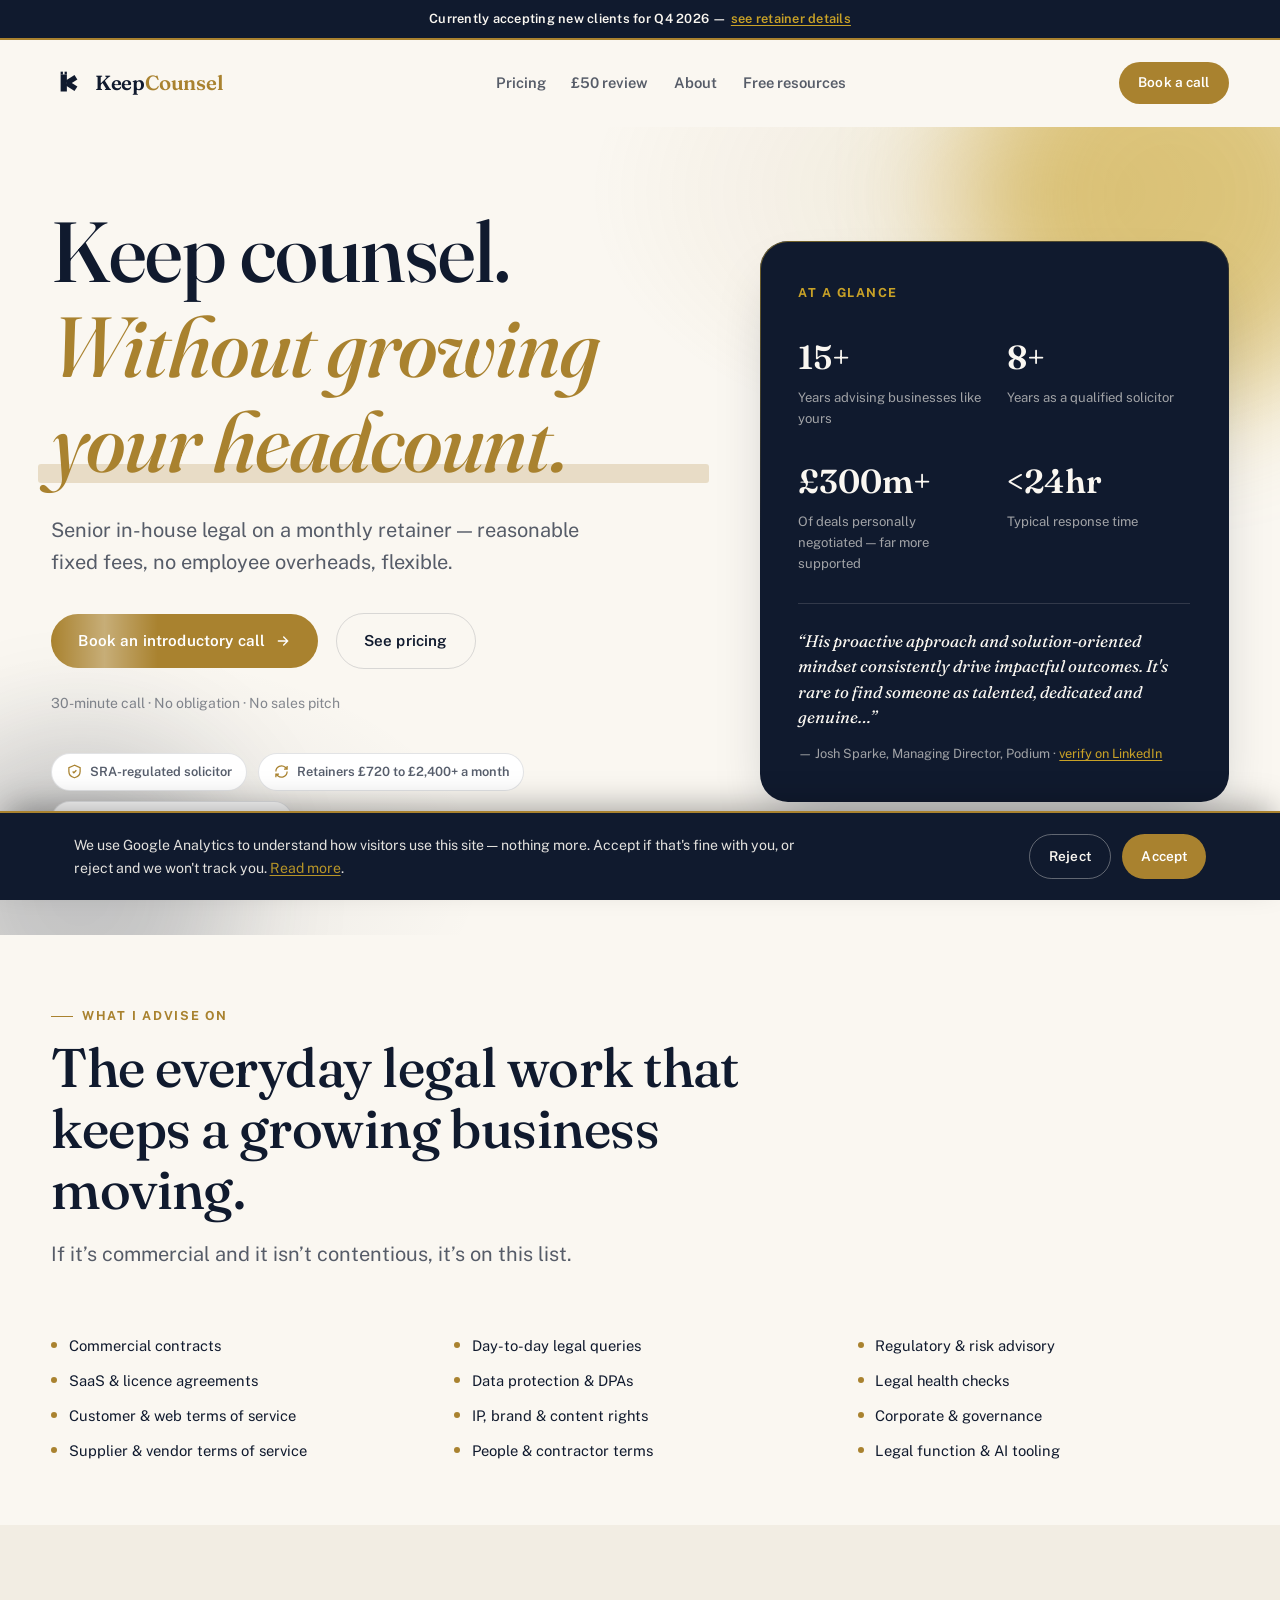
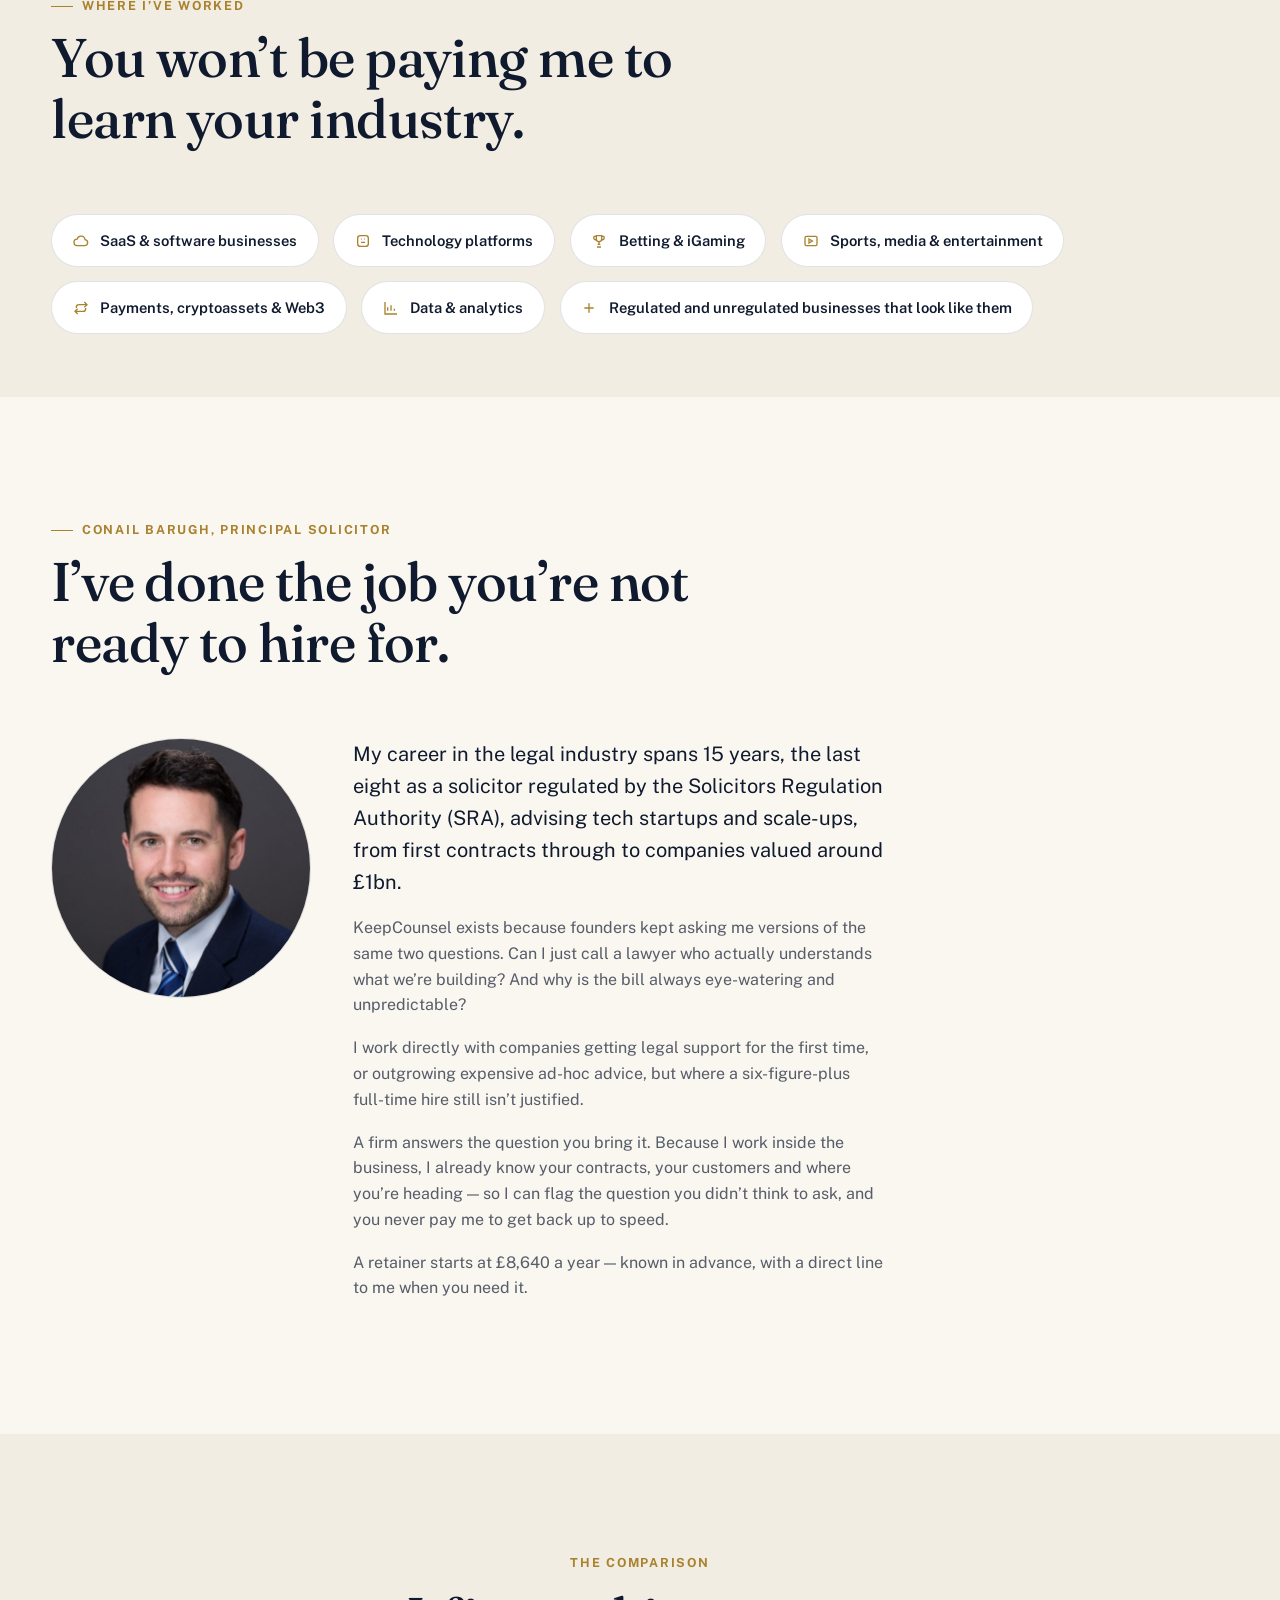
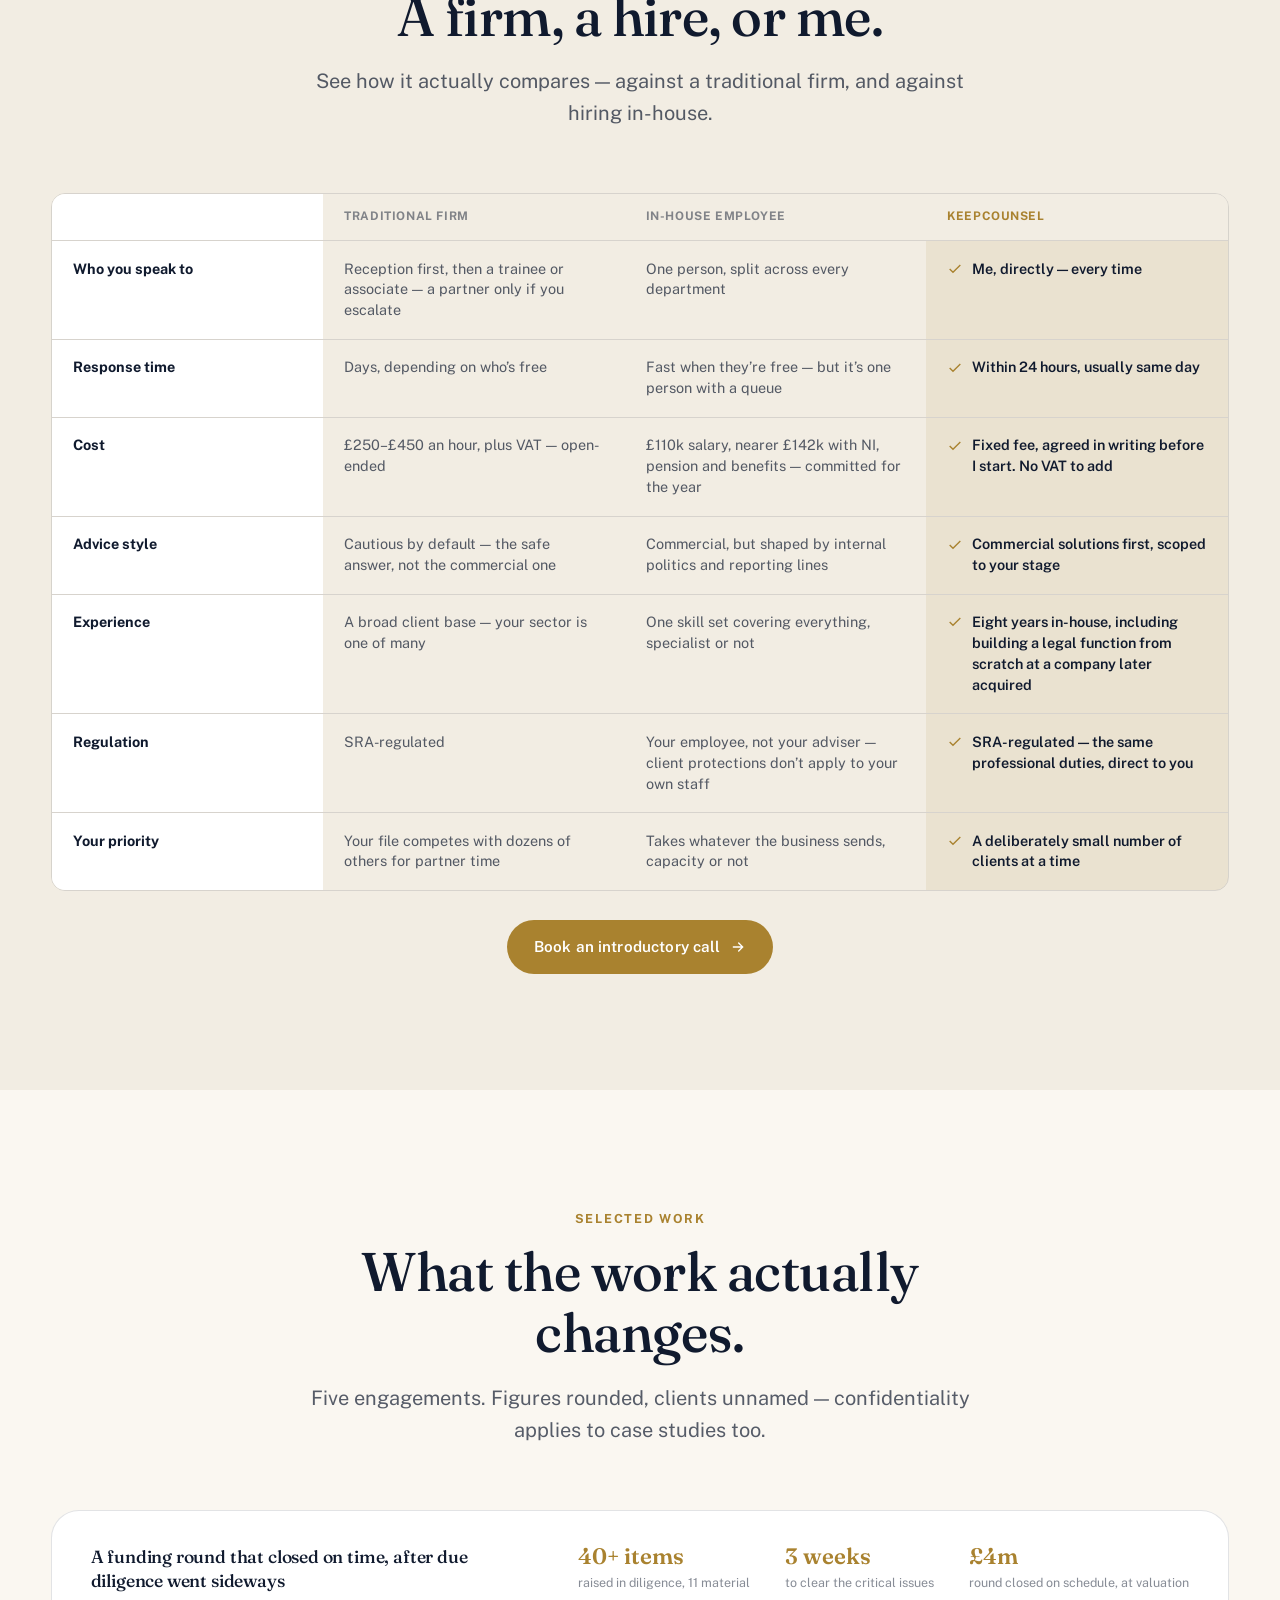
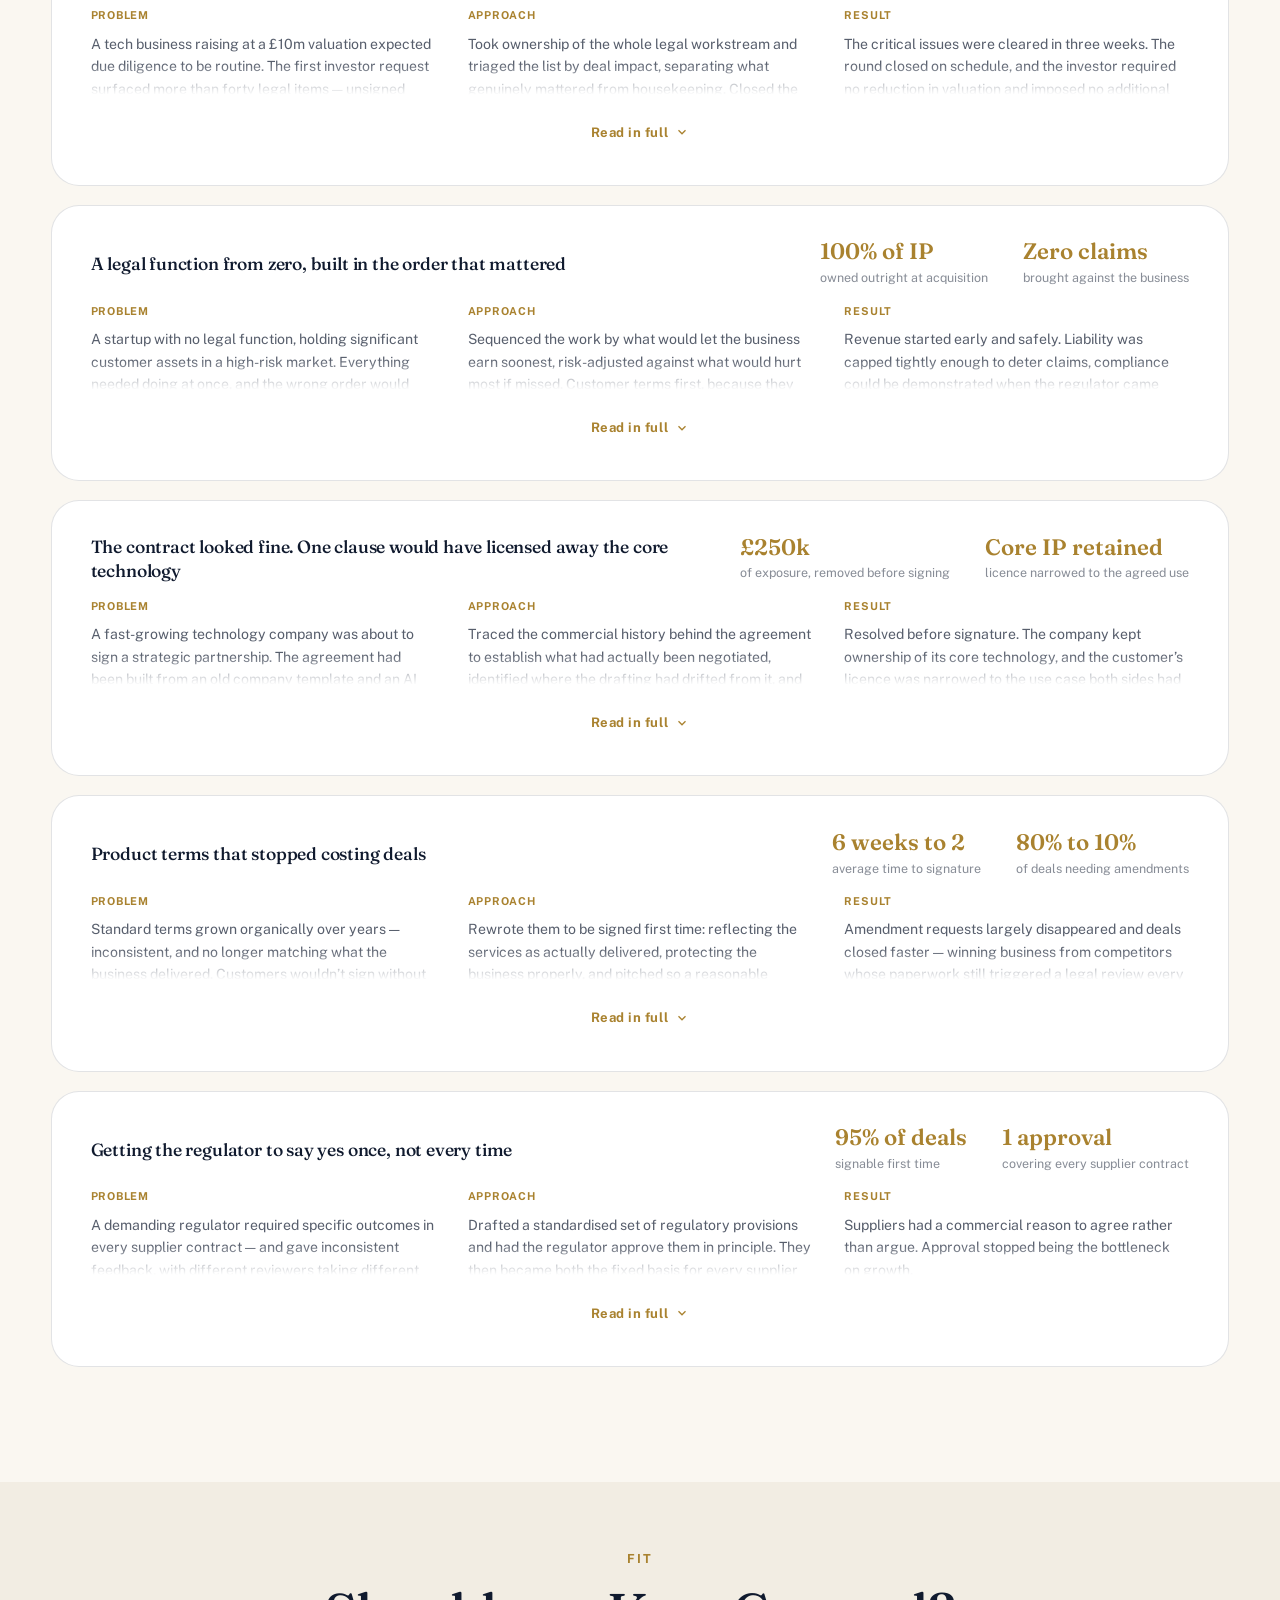
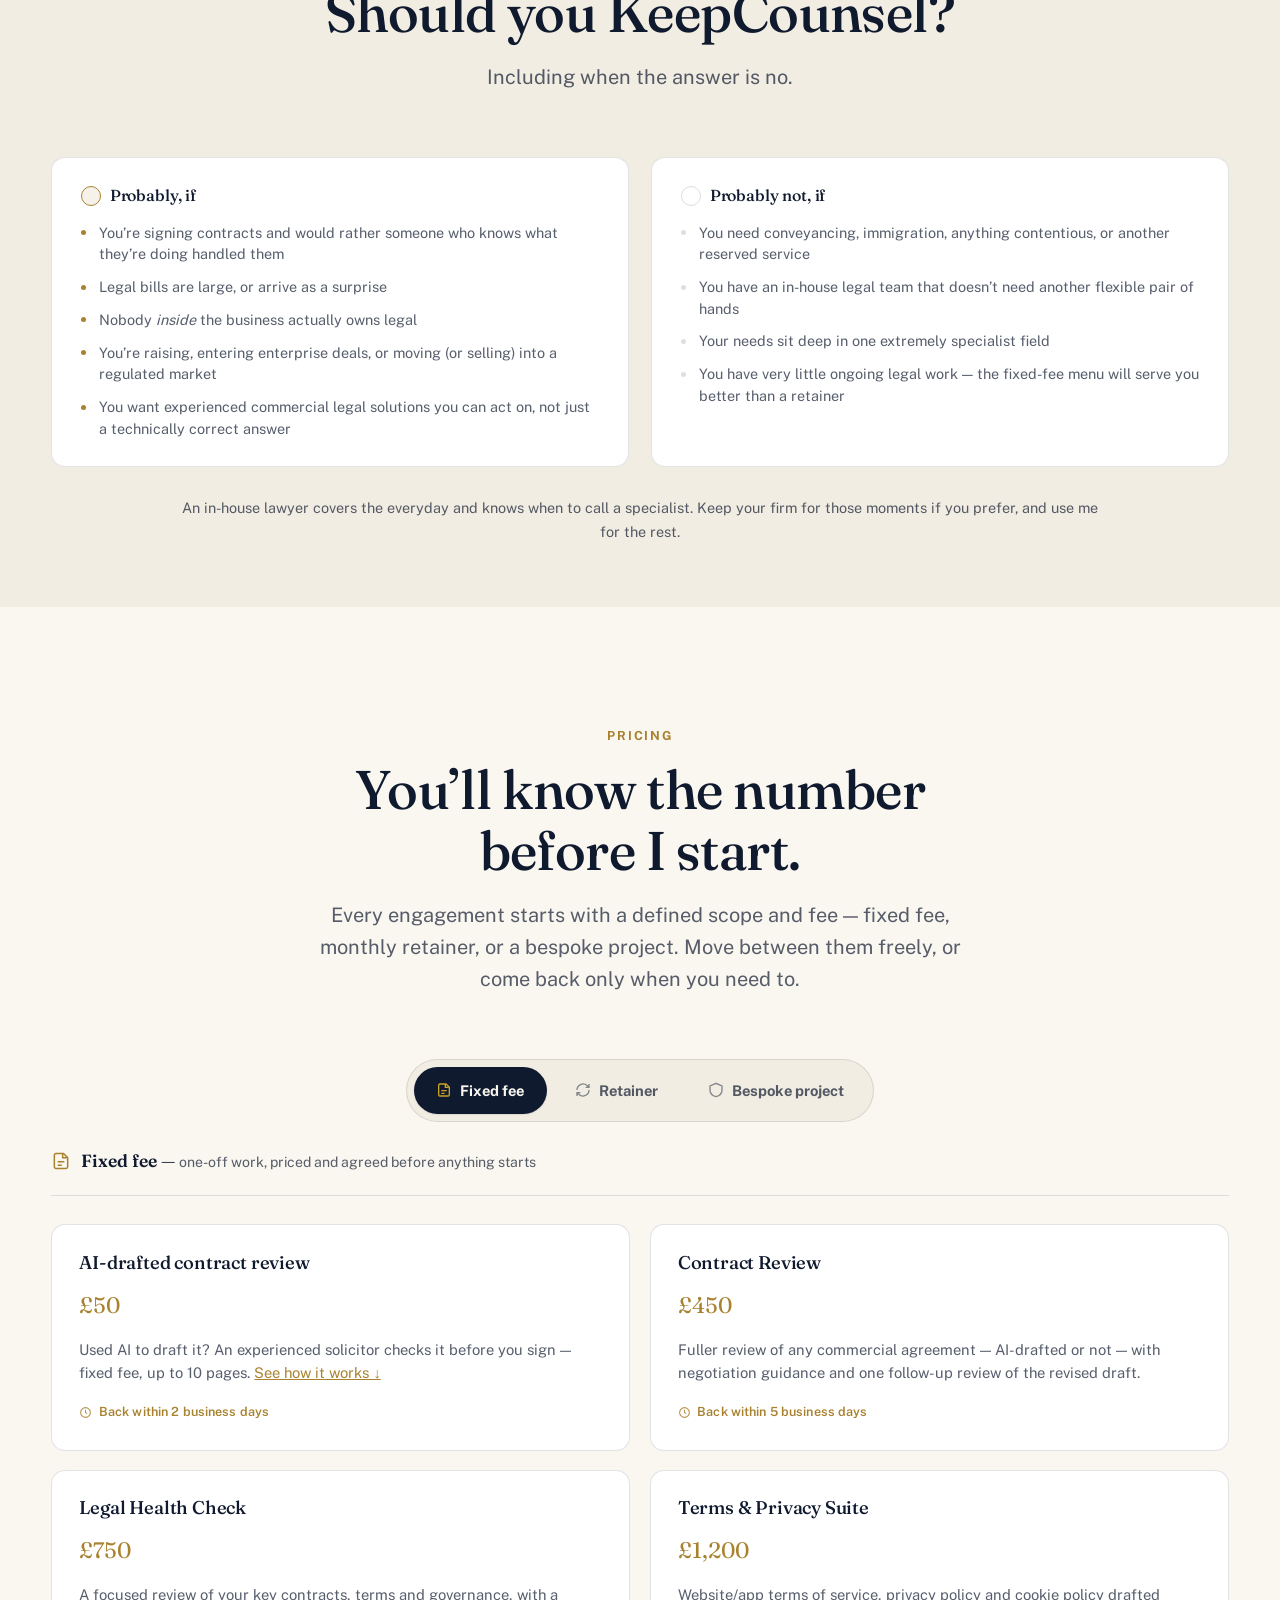
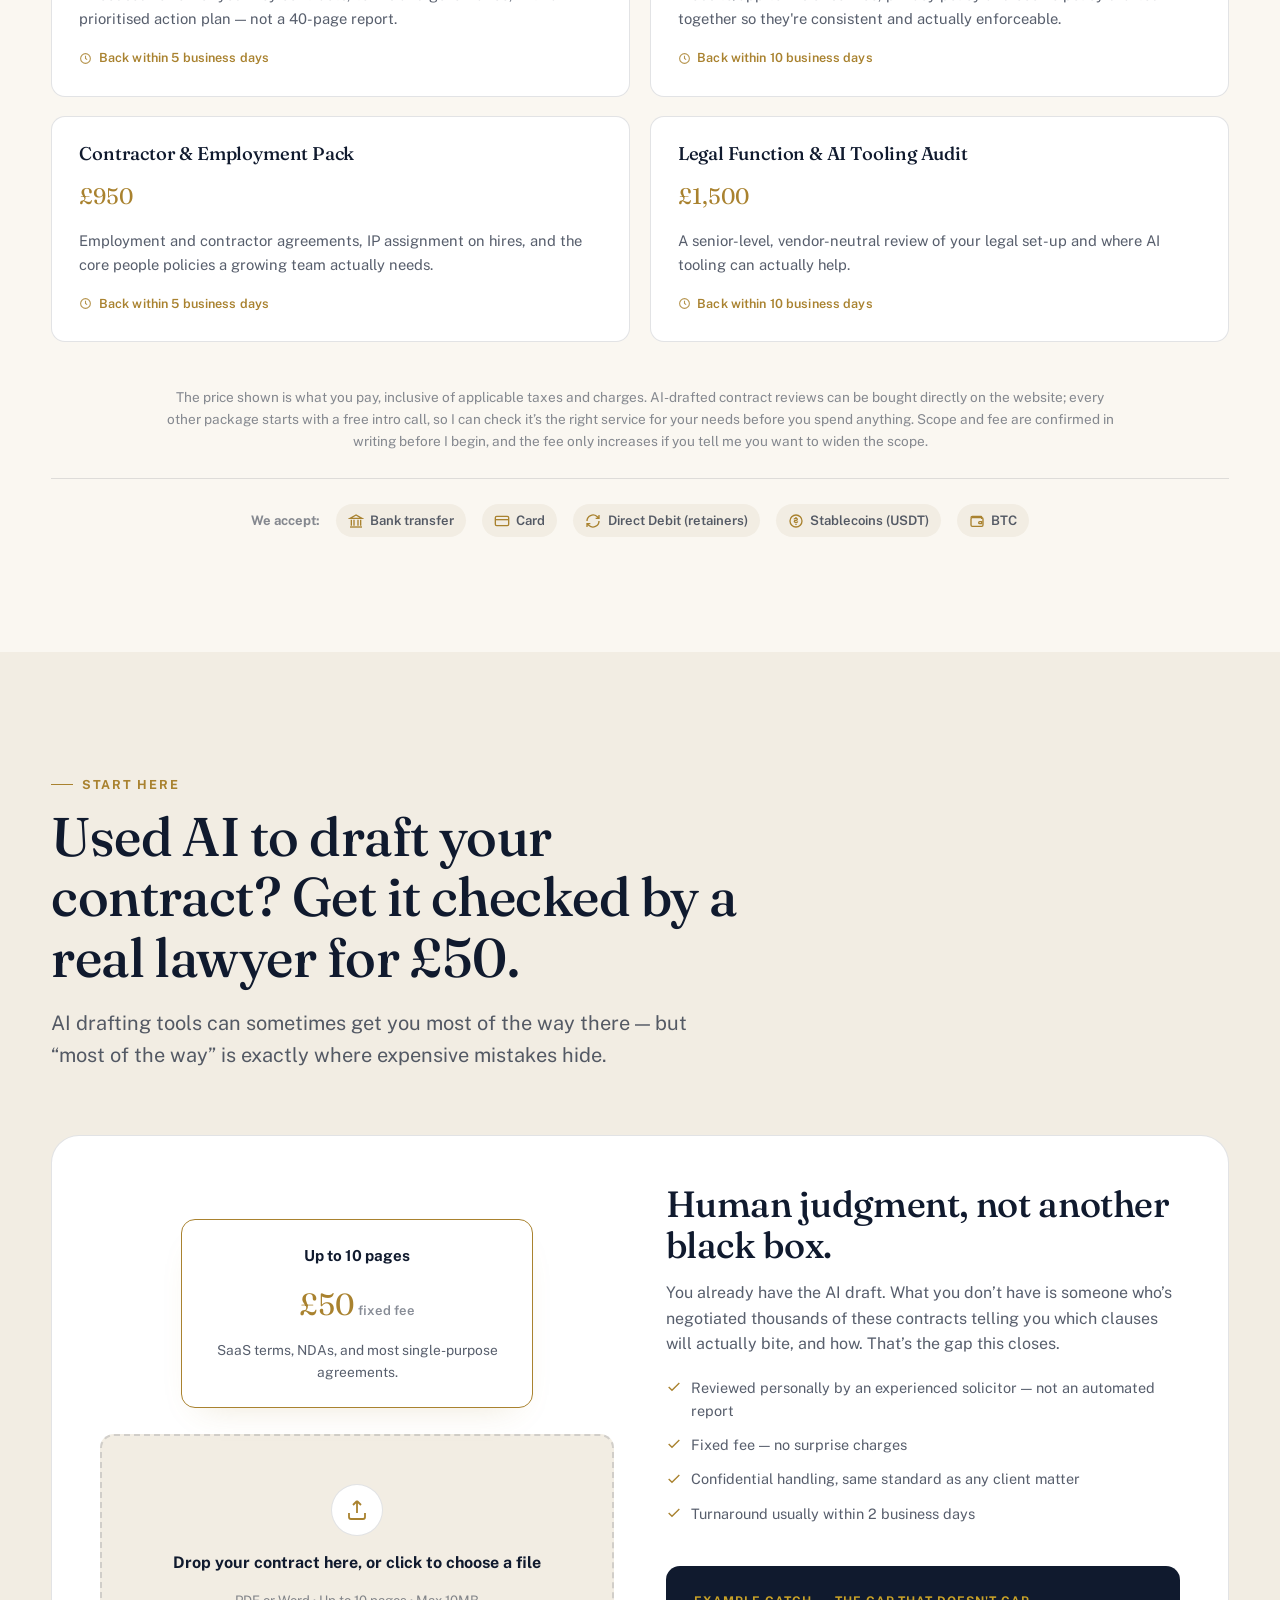
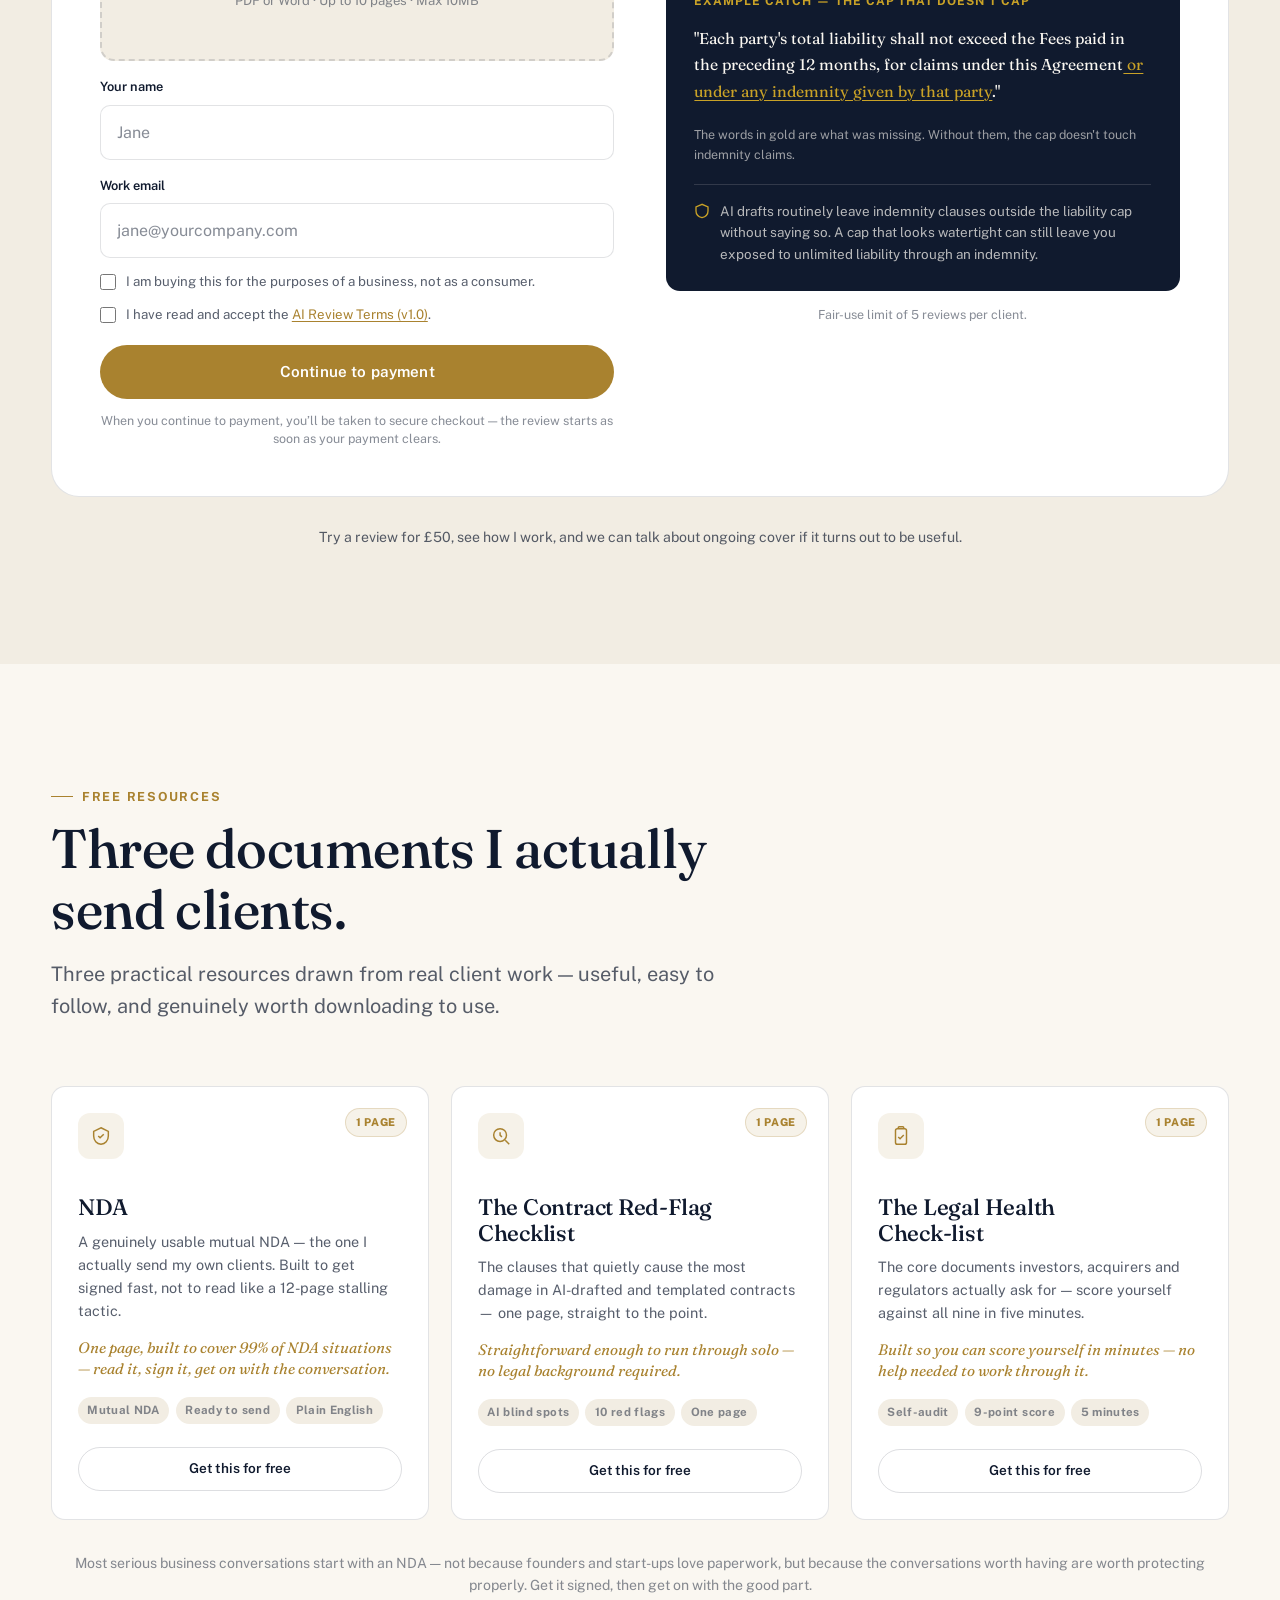
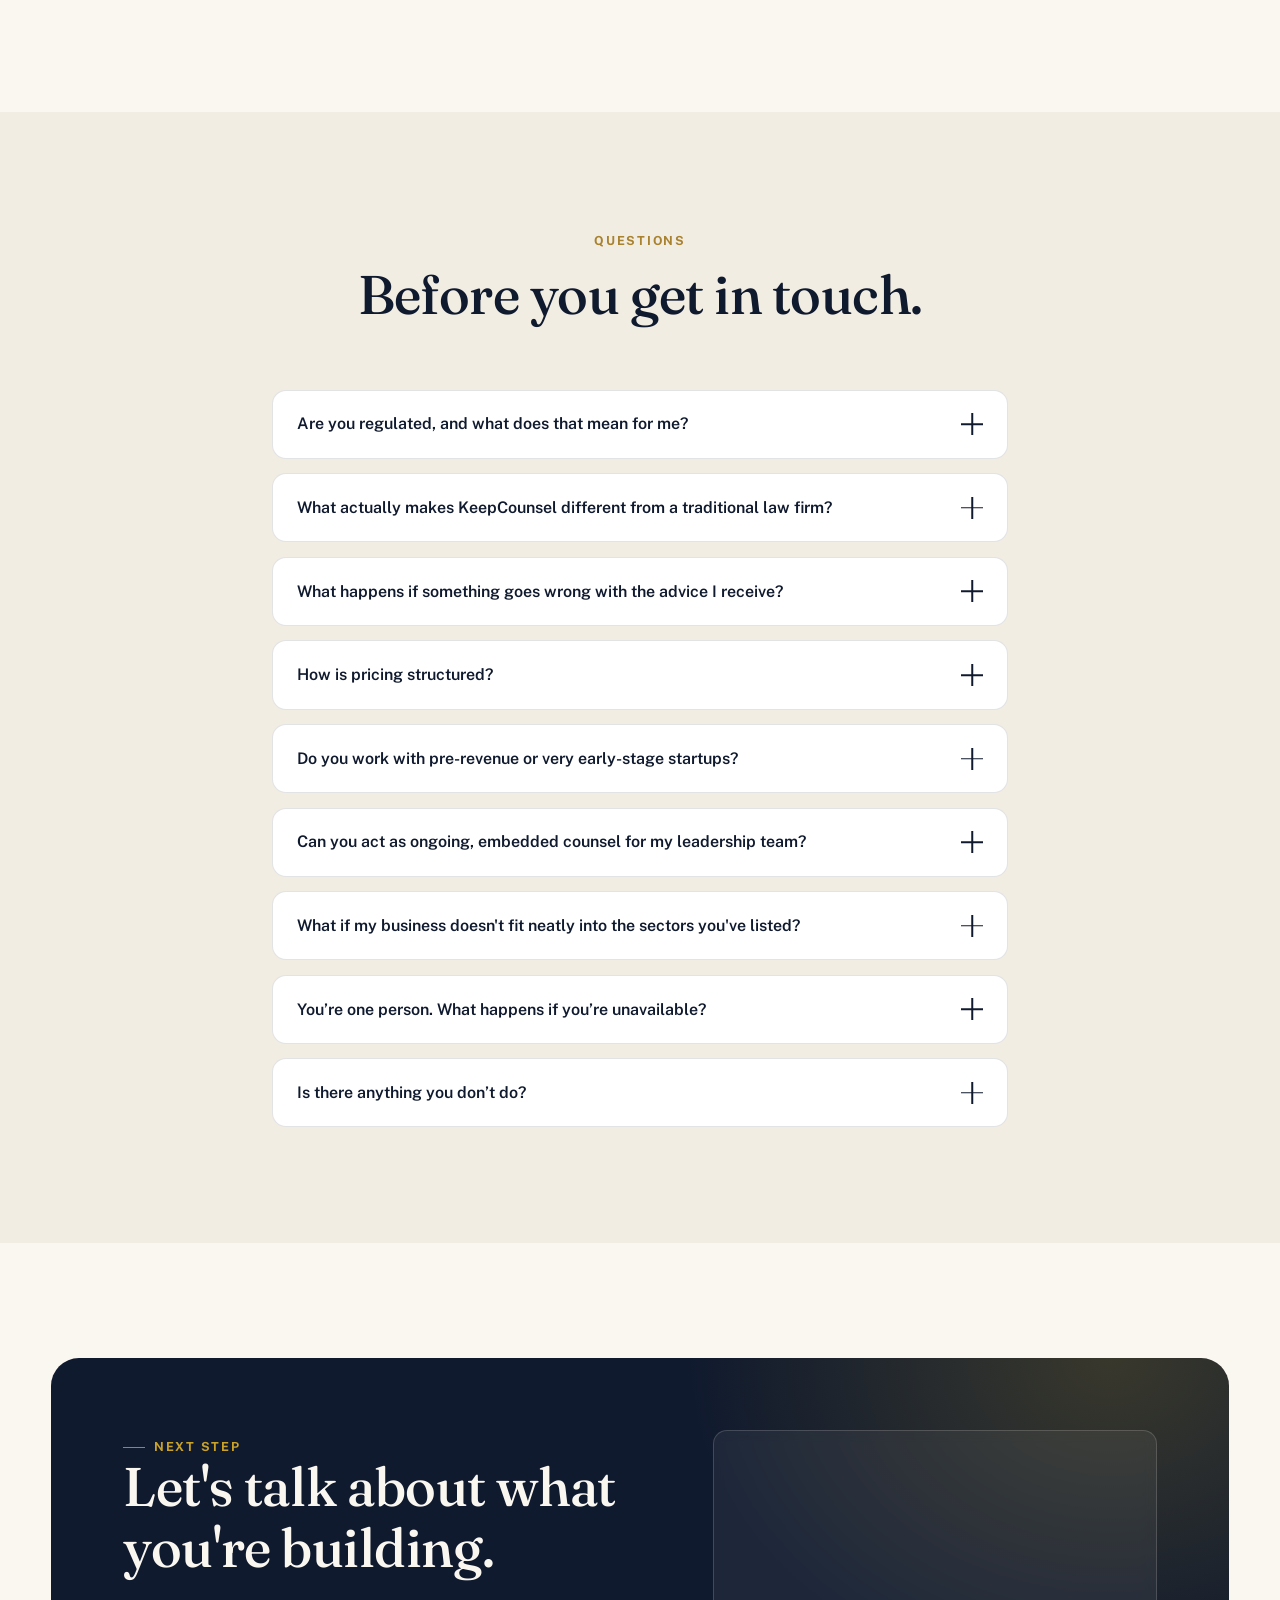
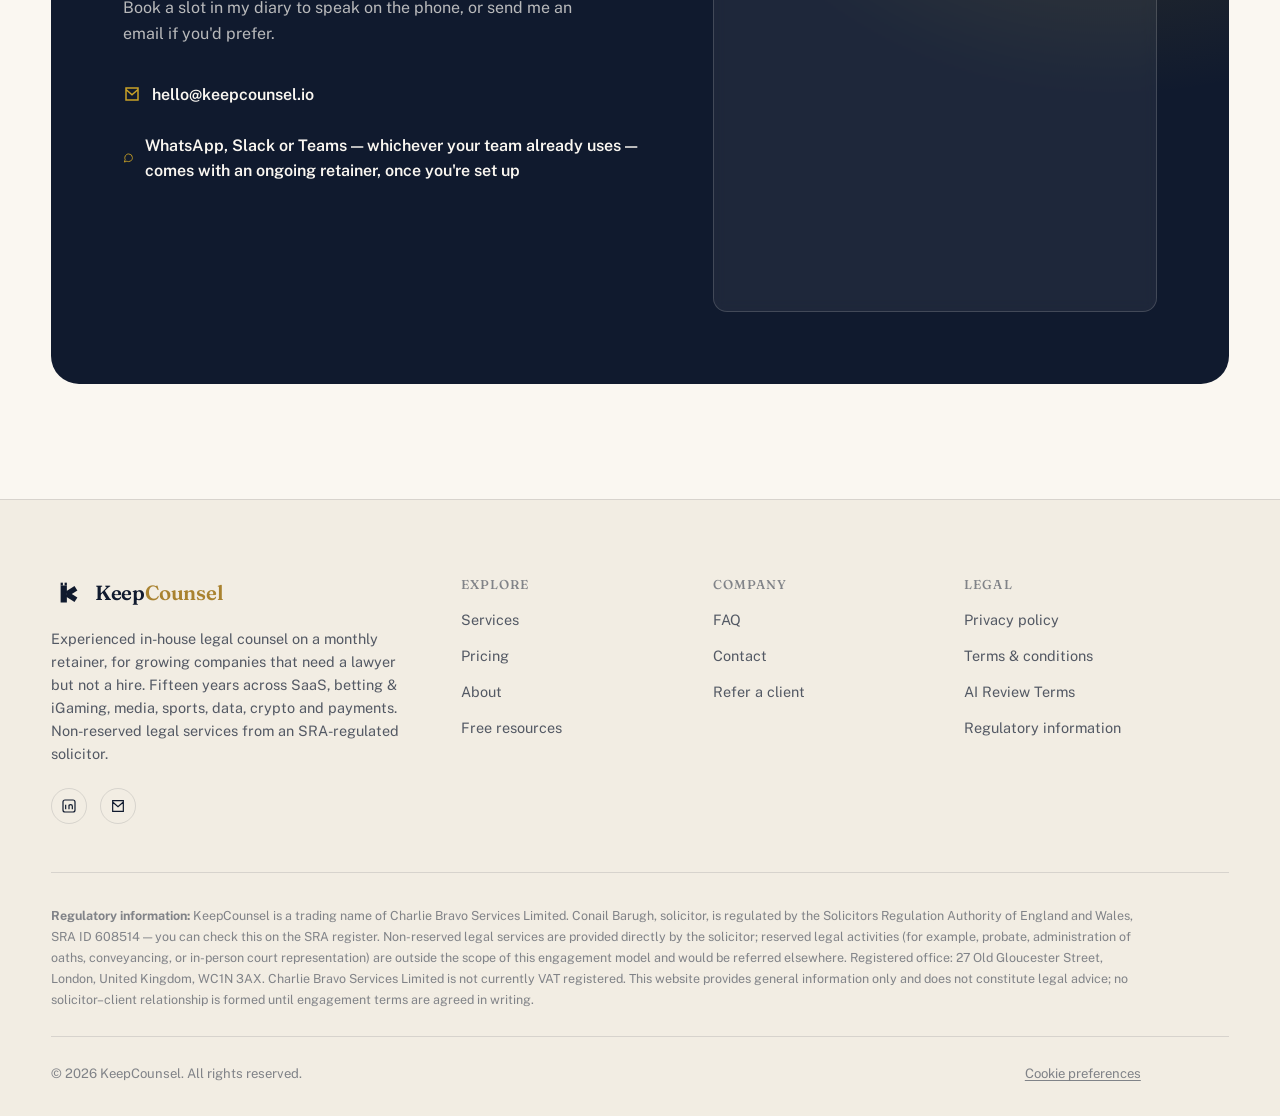
==== commit a3c14d30: "Four remaining heading changes Services sub answers the question a twelve-item list actually raises;" ====
--- a/index.html
+++ b/index.html
@@ -125,7 +125,7 @@
       <div class="section-head">
         <span class="eyebrow">What I advise on</span>
         <h2>The everyday legal work that keeps a growing business moving.</h2>
-        <p>So you can focus on building.</p>
+        <p>If it&rsquo;s commercial and it isn&rsquo;t contentious, it&rsquo;s on this list.</p>
       </div>
       <ul class="service-tags" data-reveal>
         <li>Commercial contracts</li>
@@ -294,6 +294,7 @@
       <div class="section-head center">
         <span class="eyebrow">Selected work</span>
         <h2>What the work actually changes.</h2>
+        <p>Five engagements. Figures rounded, clients unnamed &mdash; confidentiality applies to case studies too.</p>
       </div>
       <div class="case-grid">
 
@@ -443,7 +444,6 @@
         </article>
 
       </div>
-      <p class="case-note">Real work. Real results. Clients are not named, and figures are rounded, because client confidentiality applies to case studies as much as to the work itself.</p>
     </div>
   </section>
 
@@ -453,6 +453,7 @@
       <div class="section-head center">
         <span class="eyebrow">Fit</span>
         <h2>Should you KeepCounsel?</h2>
+        <p>Including when the answer is no.</p>
       </div>
       <div class="fit-grid" data-reveal-group>
         <div class="fit-col fit-yes" data-reveal>
@@ -908,7 +909,7 @@
       <div class="cta-band" data-reveal>
         <div class="cta-grid">
           <div>
-            <span class="eyebrow" style="color:var(--gold-bright);">Get in touch</span>
+            <span class="eyebrow" style="color:var(--gold-bright);">Next step</span>
             <h2>Let's talk about what you're building.</h2>
             <p>Book a slot in my diary to speak on the phone, or send me an email if you'd prefer.</p>
             <div class="contact-strip">
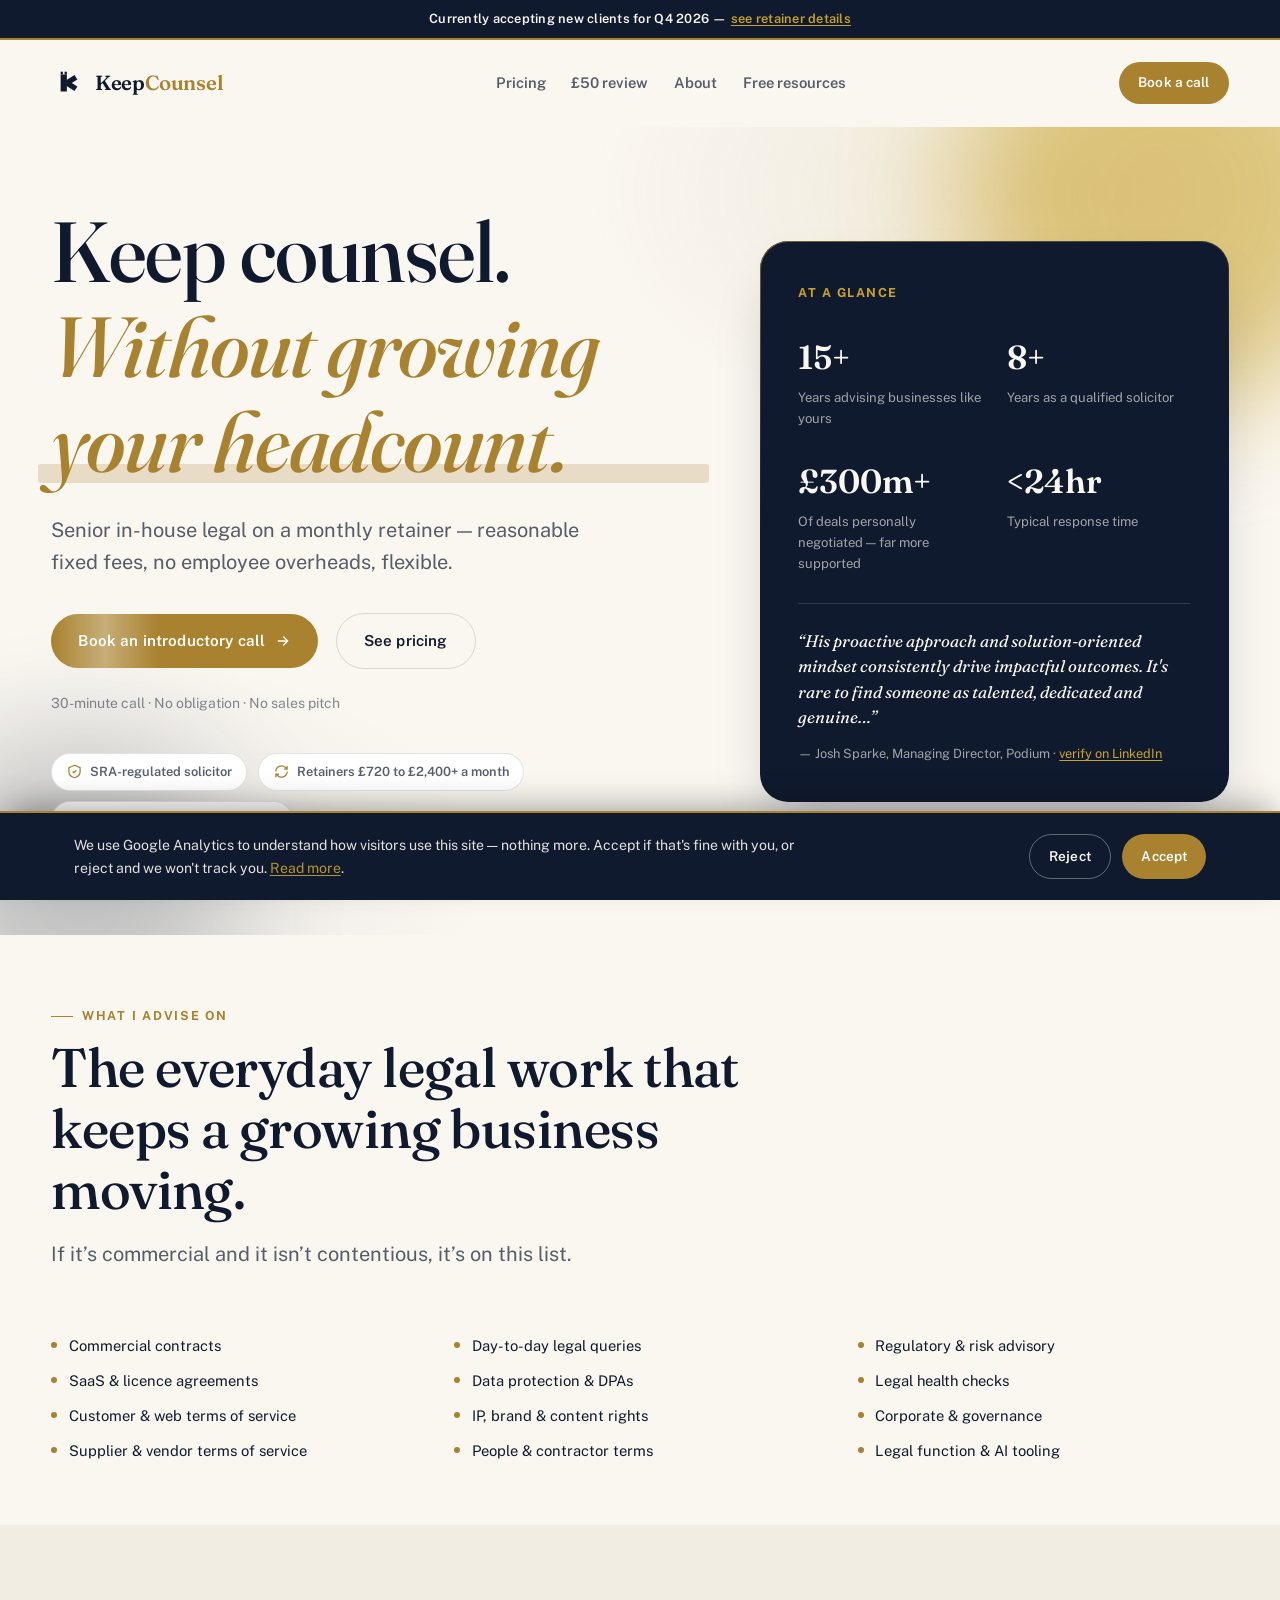
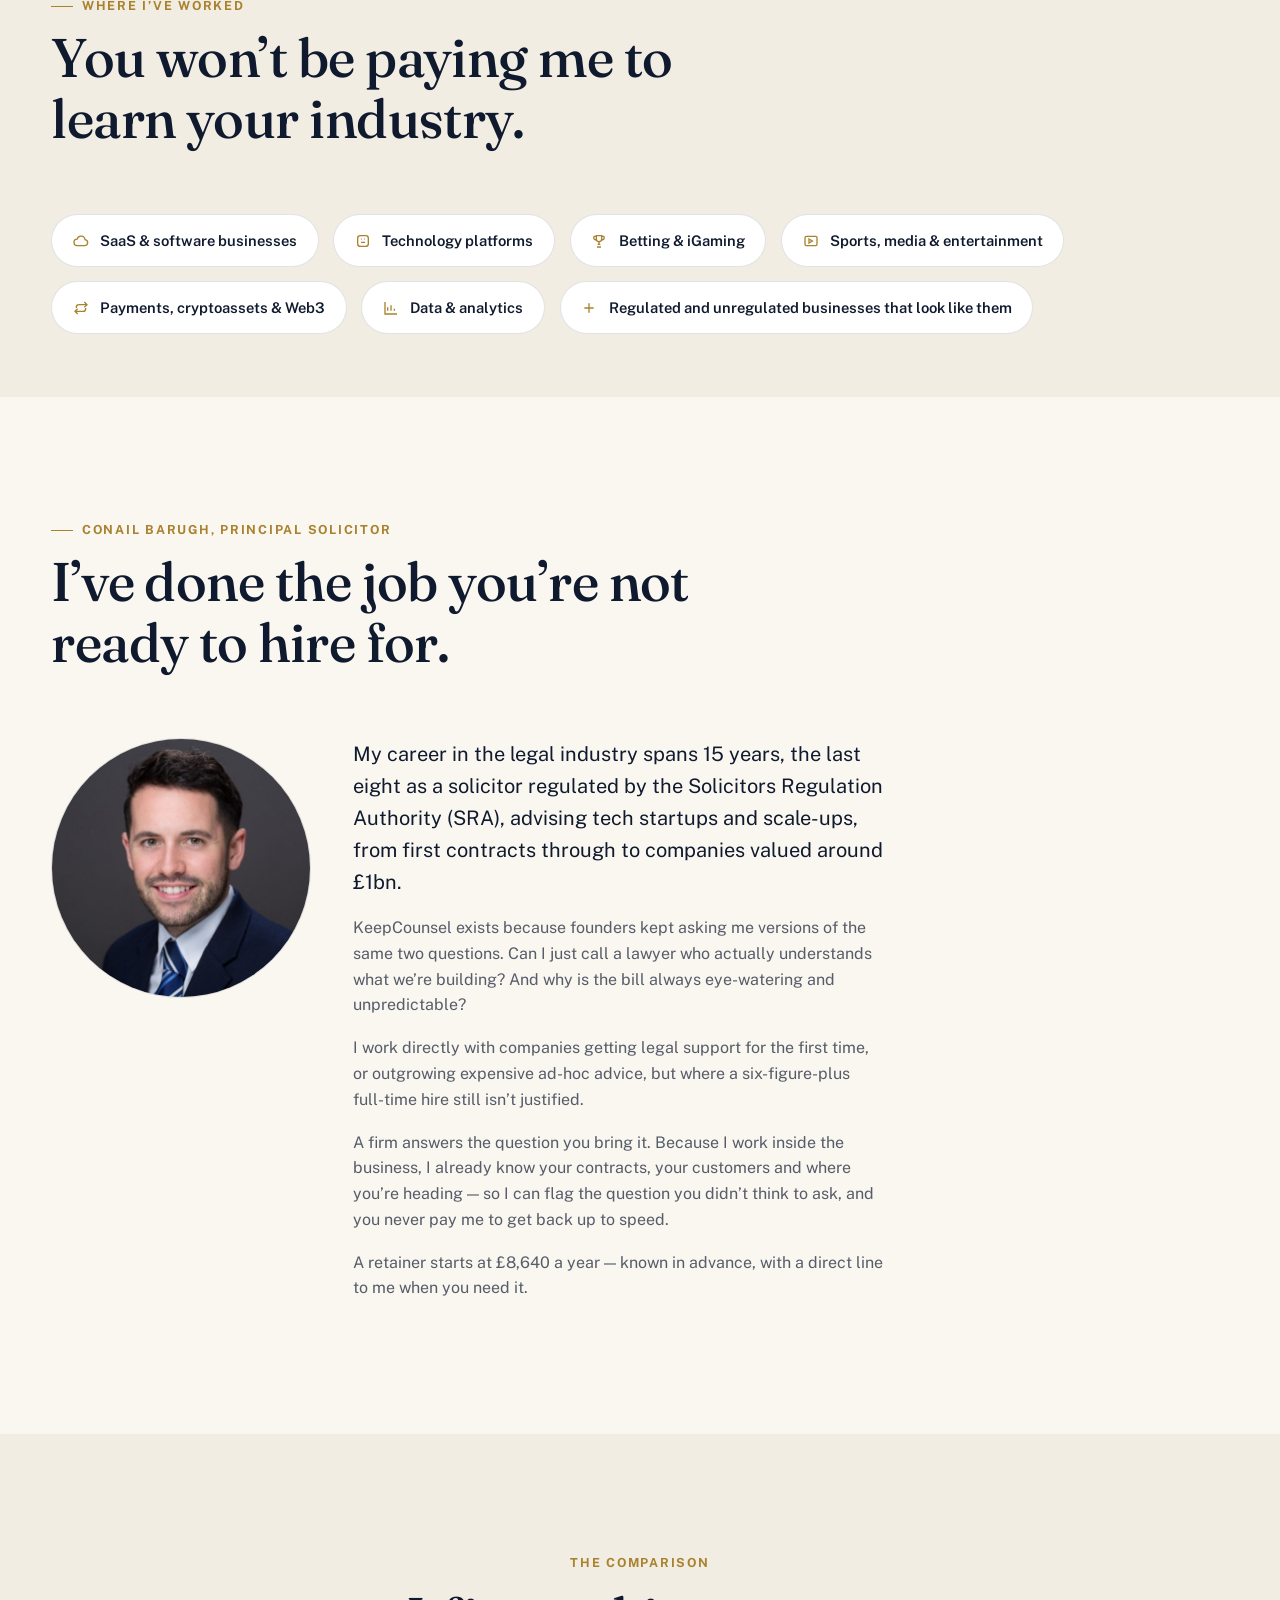
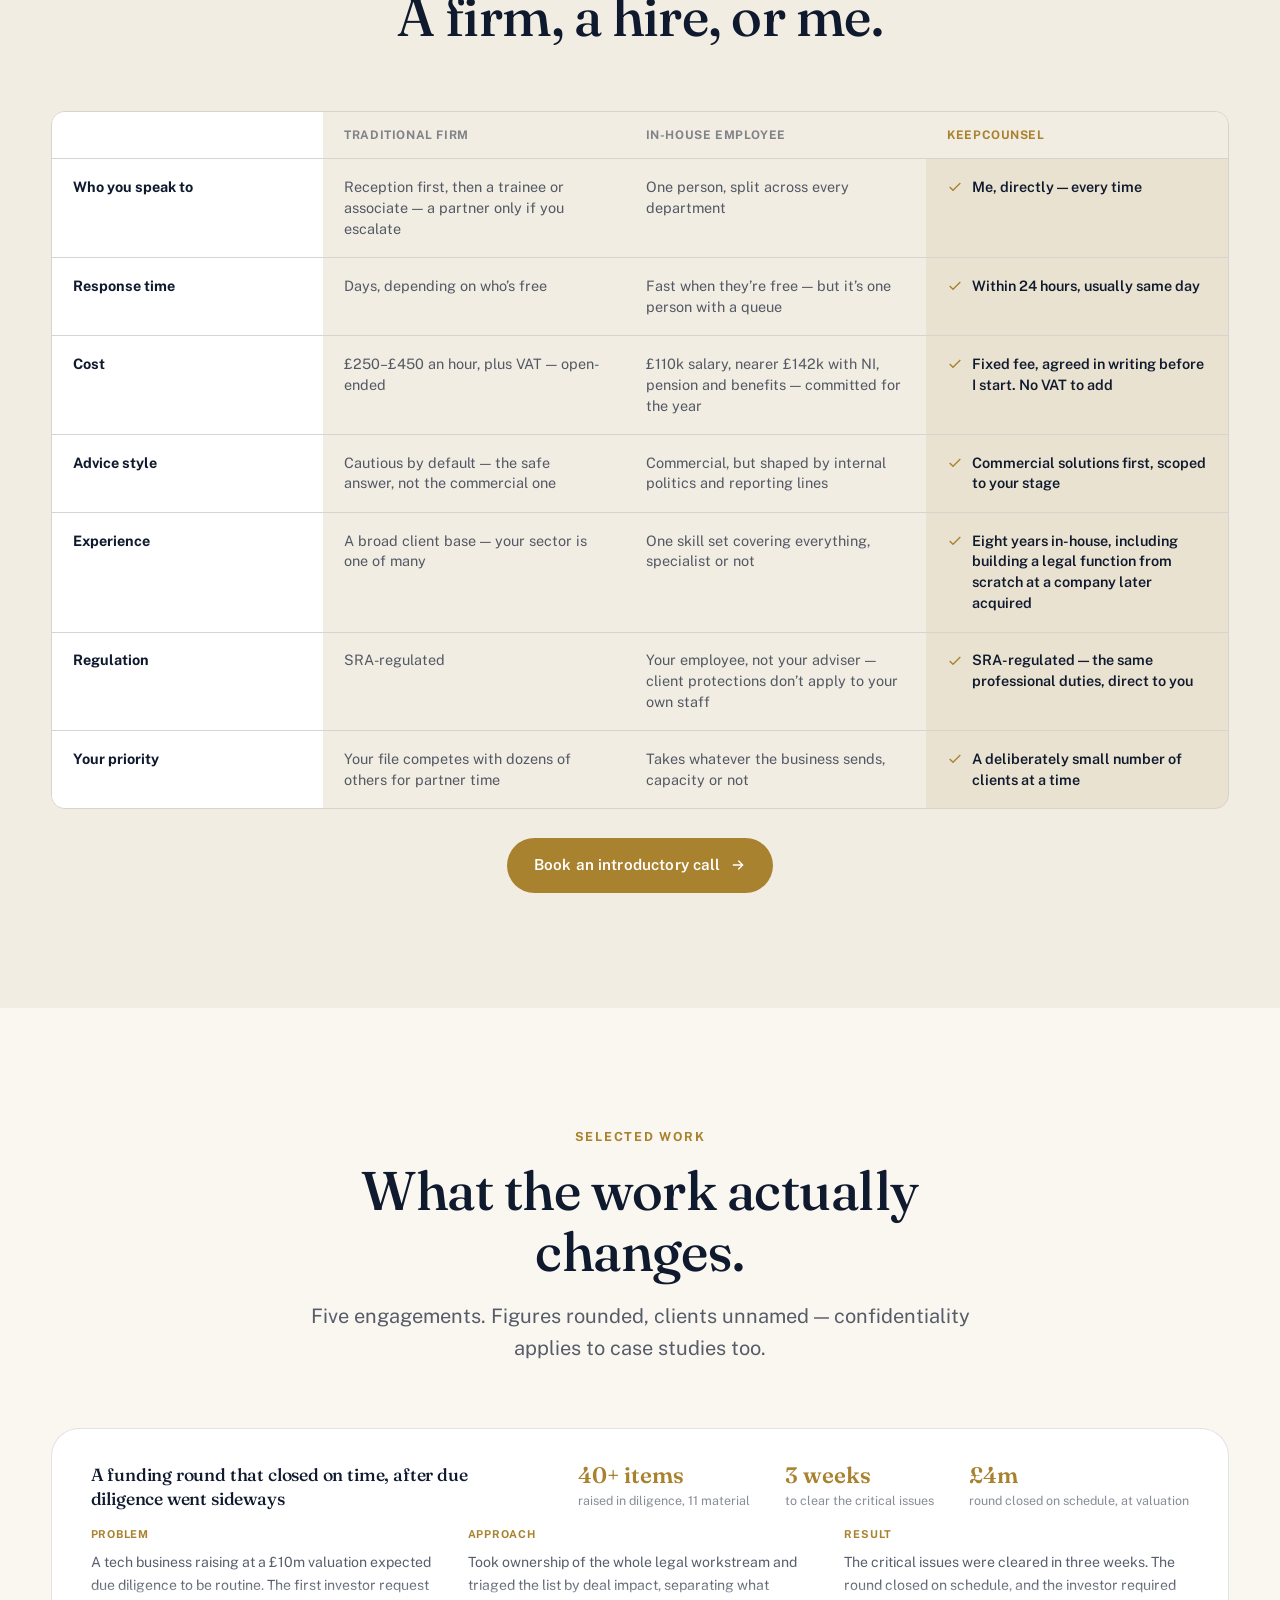
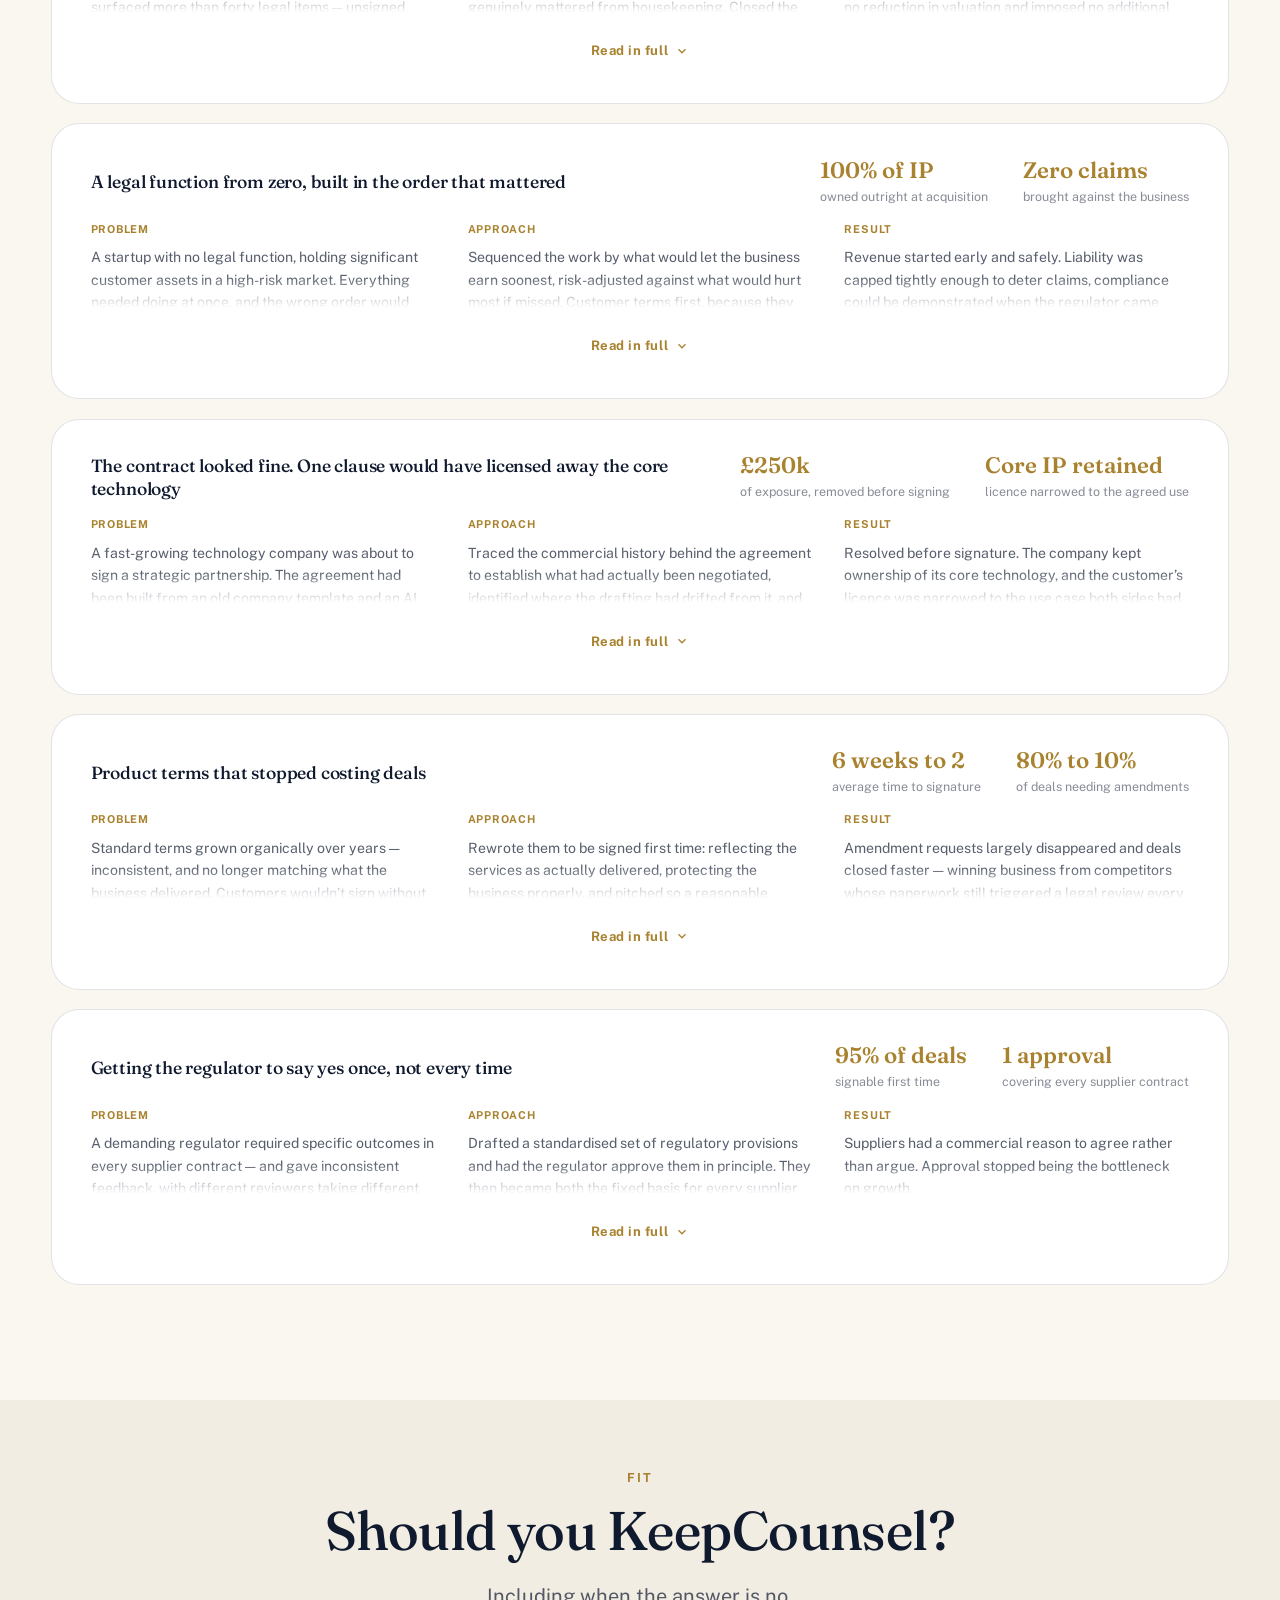
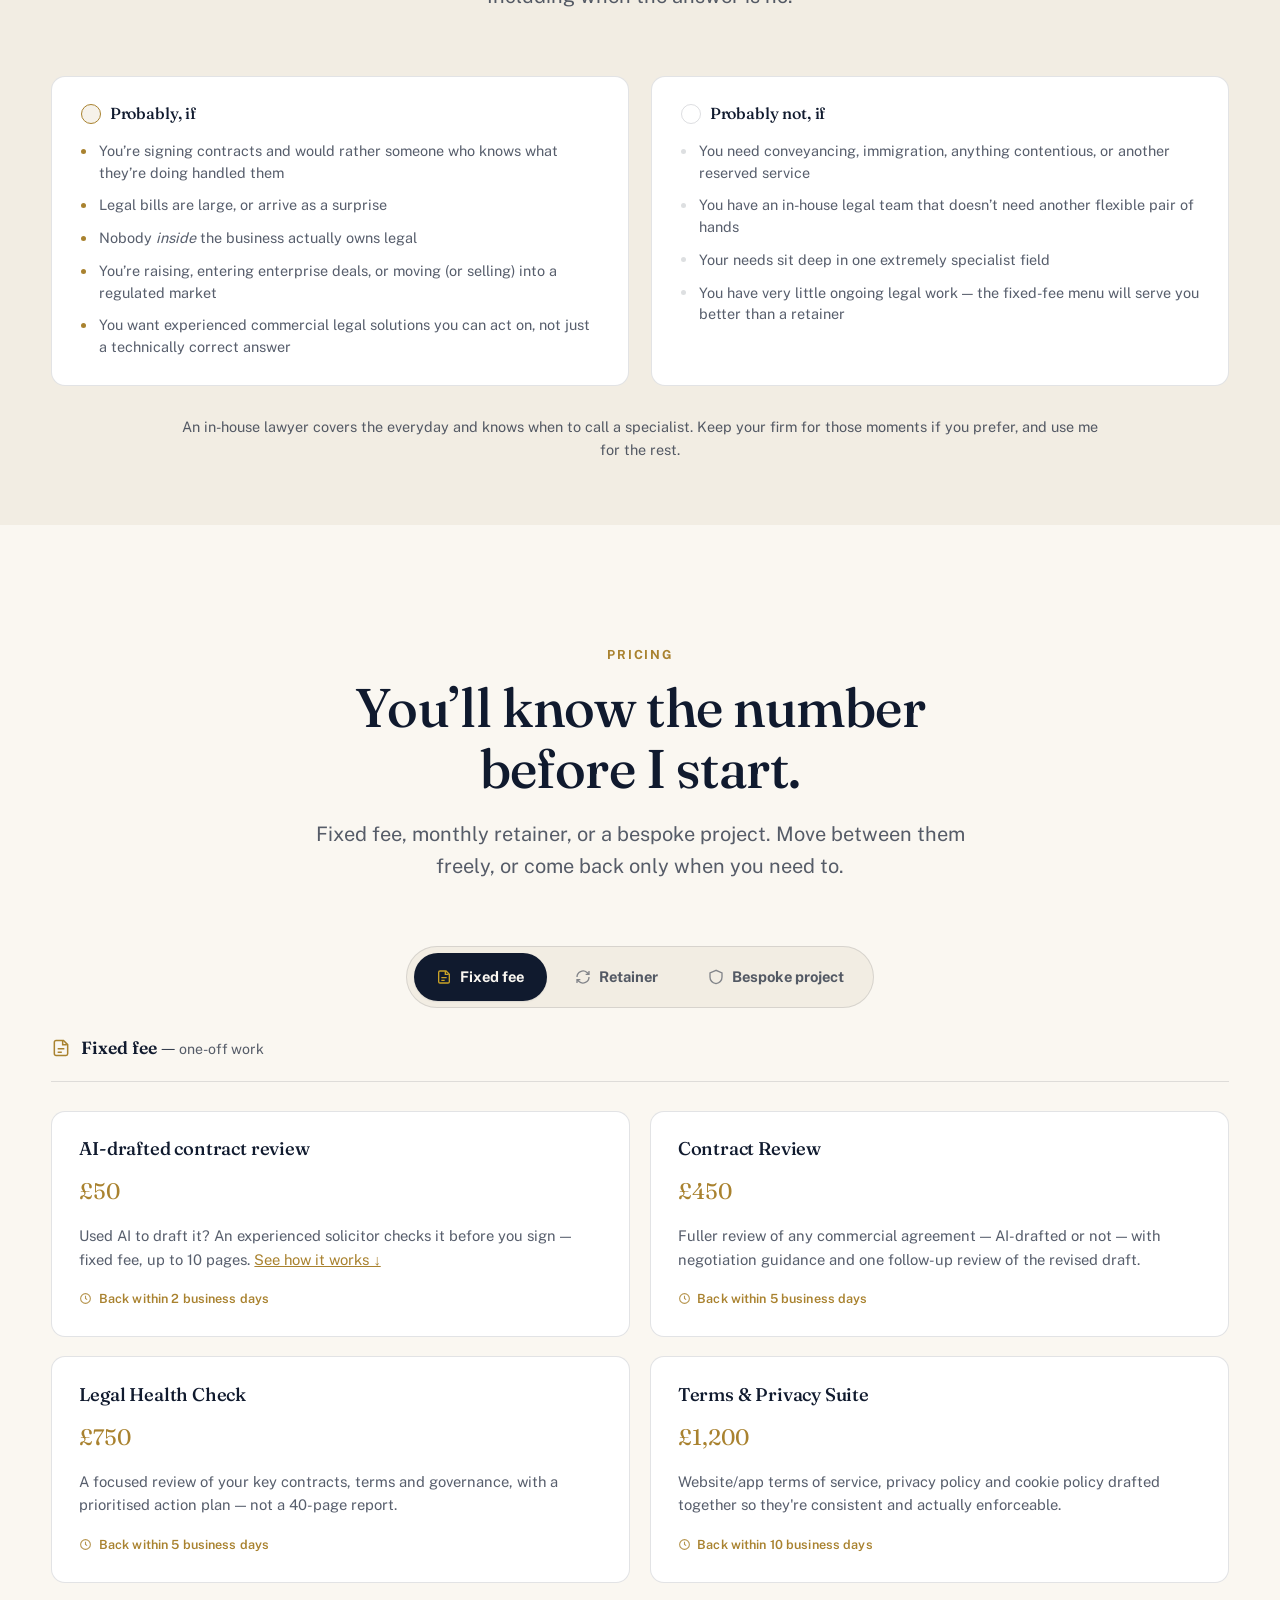
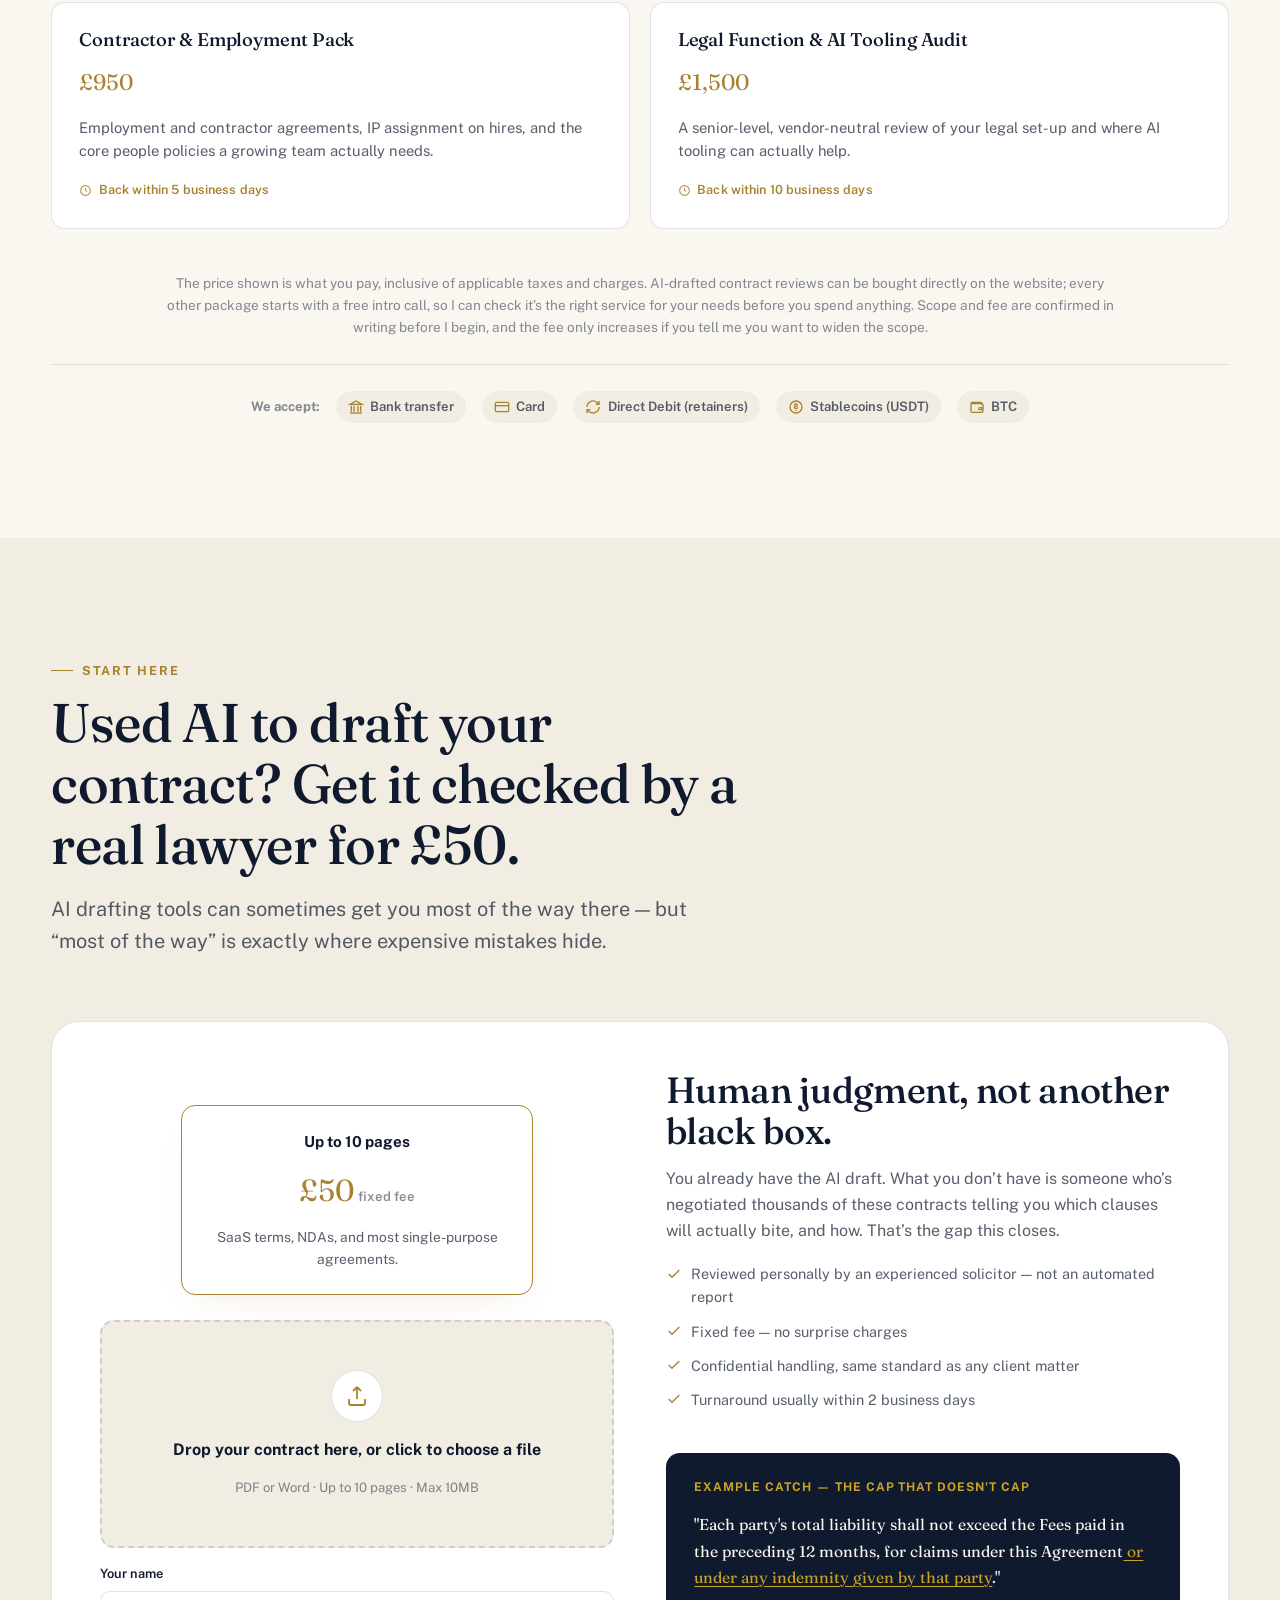
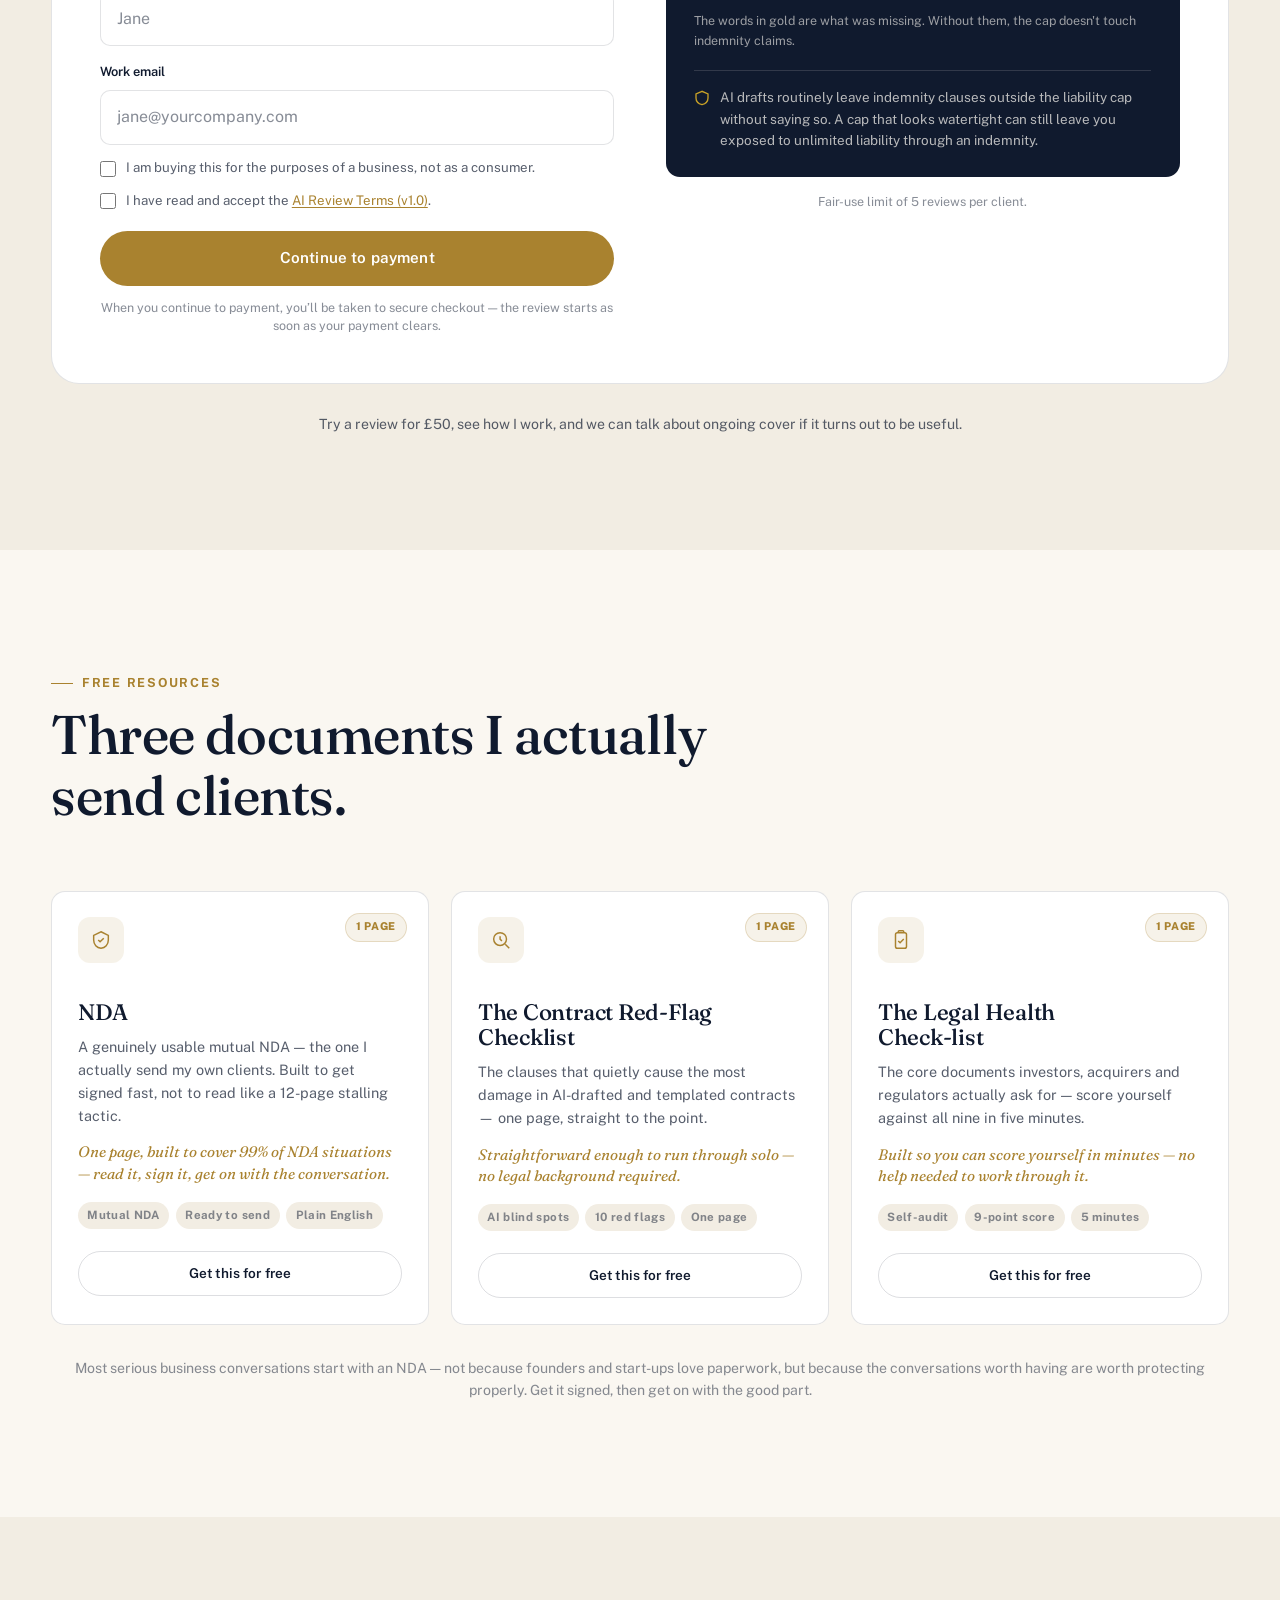
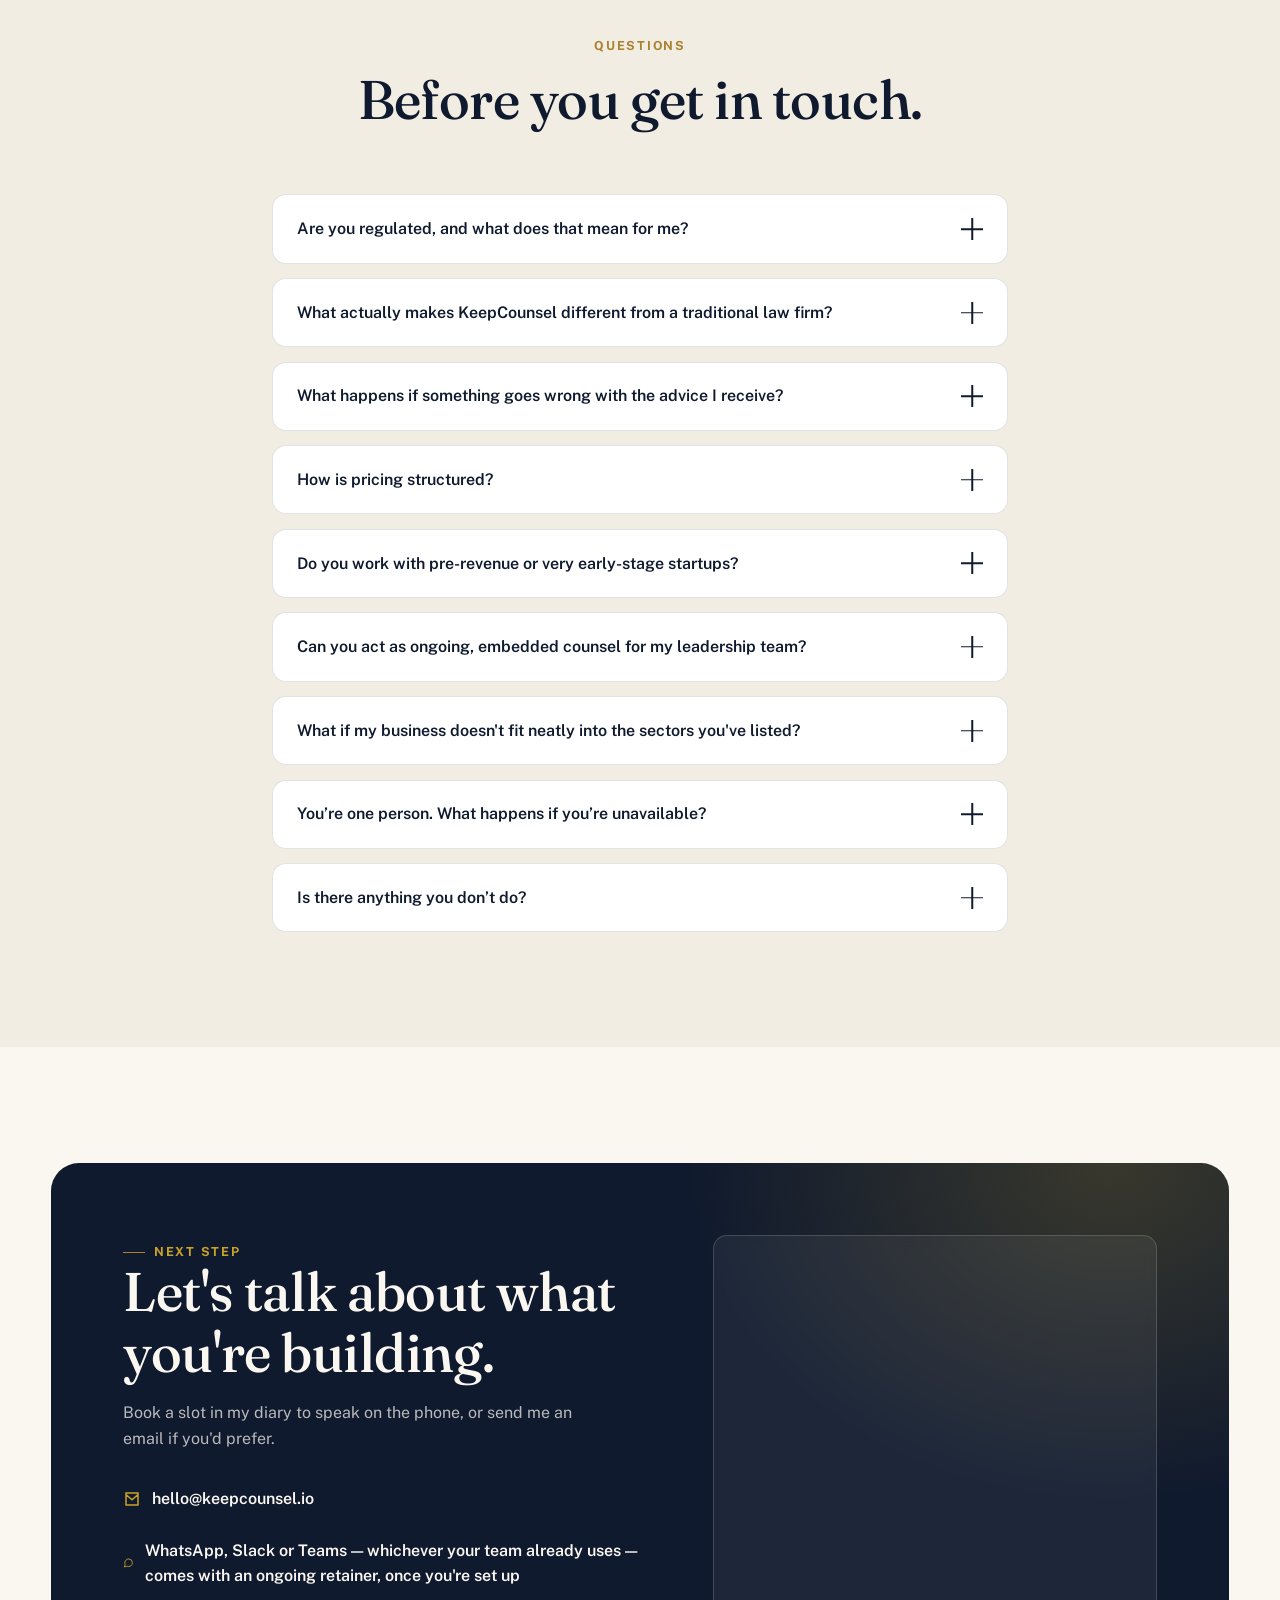
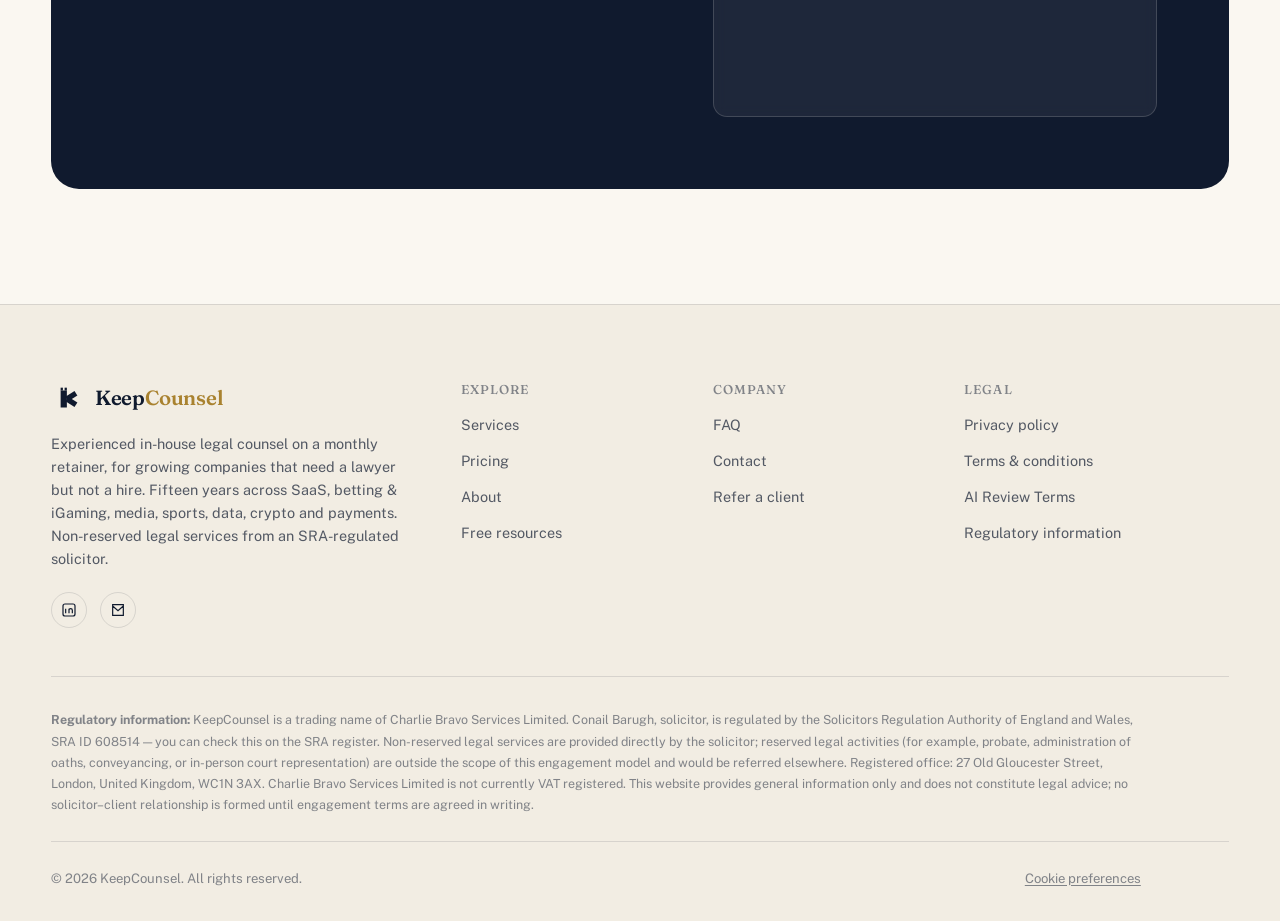
==== commit 237d73fa: "Cut words the headings had made redundant Free resources sub removed. The Why sub told the reader to" ====
--- a/index.html
+++ b/index.html
@@ -190,7 +190,6 @@
       <div class="section-head center">
         <span class="eyebrow">The comparison</span>
         <h2>A firm, a hire, or me.</h2>
-        <p>See how it actually compares — against a traditional firm, and against hiring in-house.</p>
       </div>
       <div class="compare-scroll">
       <div class="compare-table" data-reveal>
@@ -486,7 +485,7 @@
       <div class="section-head center">
         <span class="eyebrow">Pricing</span>
         <h2>You&rsquo;ll know the number before I start.</h2>
-        <p>Every engagement starts with a defined scope and fee &mdash; fixed fee, monthly retainer, or a bespoke project. Move between them freely, or come back only when you need to.</p>
+        <p>Fixed fee, monthly retainer, or a bespoke project. Move between them freely, or come back only when you need to.</p>
       </div>
 
       <div style="display:flex;justify-content:center;margin-top:2.4rem;">
@@ -499,7 +498,7 @@
 
       <div class="pricing-panels">
         <div class="pricing-panel is-active" id="panel-fixed">
-          <div class="panel-kicker"><svg width="20" height="20" viewBox="0 0 24 24" fill="none" stroke="currentColor" stroke-width="1.8"><path d="M4 19V5a2 2 0 0 1 2-2h9l5 5v11a2 2 0 0 1-2 2H6a2 2 0 0 1-2-2Z"/><path d="M14 3v5h5M8 13h8M8 17h5"/></svg><span><strong>Fixed fee</strong> — <span class="sub">one-off work, priced and agreed before anything starts</span></span></div>
+          <div class="panel-kicker"><svg width="20" height="20" viewBox="0 0 24 24" fill="none" stroke="currentColor" stroke-width="1.8"><path d="M4 19V5a2 2 0 0 1 2-2h9l5 5v11a2 2 0 0 1-2 2H6a2 2 0 0 1-2-2Z"/><path d="M14 3v5h5M8 13h8M8 17h5"/></svg><span><strong>Fixed fee</strong> — <span class="sub">one-off work</span></span></div>
           <div class="fee-grid" data-reveal-group>
             <div class="fee-card" data-reveal>
               <div class="fee-card-top"><h3>AI-drafted contract review</h3></div>
@@ -541,7 +540,7 @@
         </div>
 
         <div class="pricing-panel" id="panel-retainer">
-          <div class="panel-kicker"><svg width="20" height="20" viewBox="0 0 24 24" fill="none" stroke="currentColor" stroke-width="1.8"><path d="M3 12a9 9 0 0 1 15-6.7L21 8M21 3v5h-5M21 12a9 9 0 0 1-15 6.7L3 16m0 5v-5h5"/></svg><span><strong>Retainer</strong> &mdash; <span class="sub">your fractional general counsel, embedded in the team &mdash; ongoing monthly access to advice, billed monthly</span></span></div>
+          <div class="panel-kicker"><svg width="20" height="20" viewBox="0 0 24 24" fill="none" stroke="currentColor" stroke-width="1.8"><path d="M3 12a9 9 0 0 1 15-6.7L21 8M21 3v5h-5M21 12a9 9 0 0 1-15 6.7L3 16m0 5v-5h5"/></svg><span><strong>Retainer</strong> &mdash; <span class="sub">your fractional general counsel, embedded in the team</span></span></div>
           <div class="sample-month" data-reveal>
             <h4>What a month on Keep Scaling looks like <span>&mdash; 12 hours, the most popular plan</span></h4>
             <ul>
@@ -637,7 +636,7 @@
         </div>
 
         <div class="pricing-panel" id="panel-bespoke">
-          <div class="panel-kicker"><svg width="20" height="20" viewBox="0 0 24 24" fill="none" stroke="currentColor" stroke-width="1.8"><path d="M12 2 3 6v6c0 5 3.8 8.7 9 10 5.2-1.3 9-5 9-10V6l-9-4Z"/></svg><span><strong>Bespoke project</strong> — <span class="sub">custom-scoped, for work that doesn't fit a template</span></span></div>
+          <div class="panel-kicker"><svg width="20" height="20" viewBox="0 0 24 24" fill="none" stroke="currentColor" stroke-width="1.8"><path d="M12 2 3 6v6c0 5 3.8 8.7 9 10 5.2-1.3 9-5 9-10V6l-9-4Z"/></svg><span><strong>Bespoke project</strong> — <span class="sub">for work that doesn't fit a template</span></span></div>
           <div class="bespoke-panel" data-reveal>
             <div>
               <span class="eyebrow" style="color:var(--gold-bright);">Bespoke projects</span>
@@ -768,7 +767,6 @@
       <div class="section-head">
         <span class="eyebrow">Free resources</span>
         <h2>Three documents I actually send clients.</h2>
-        <p>Three practical resources drawn from real client work &mdash; useful, easy to follow, and genuinely worth downloading to use.</p>
       </div>
 
       <div class="freebie-grid" data-reveal-group>
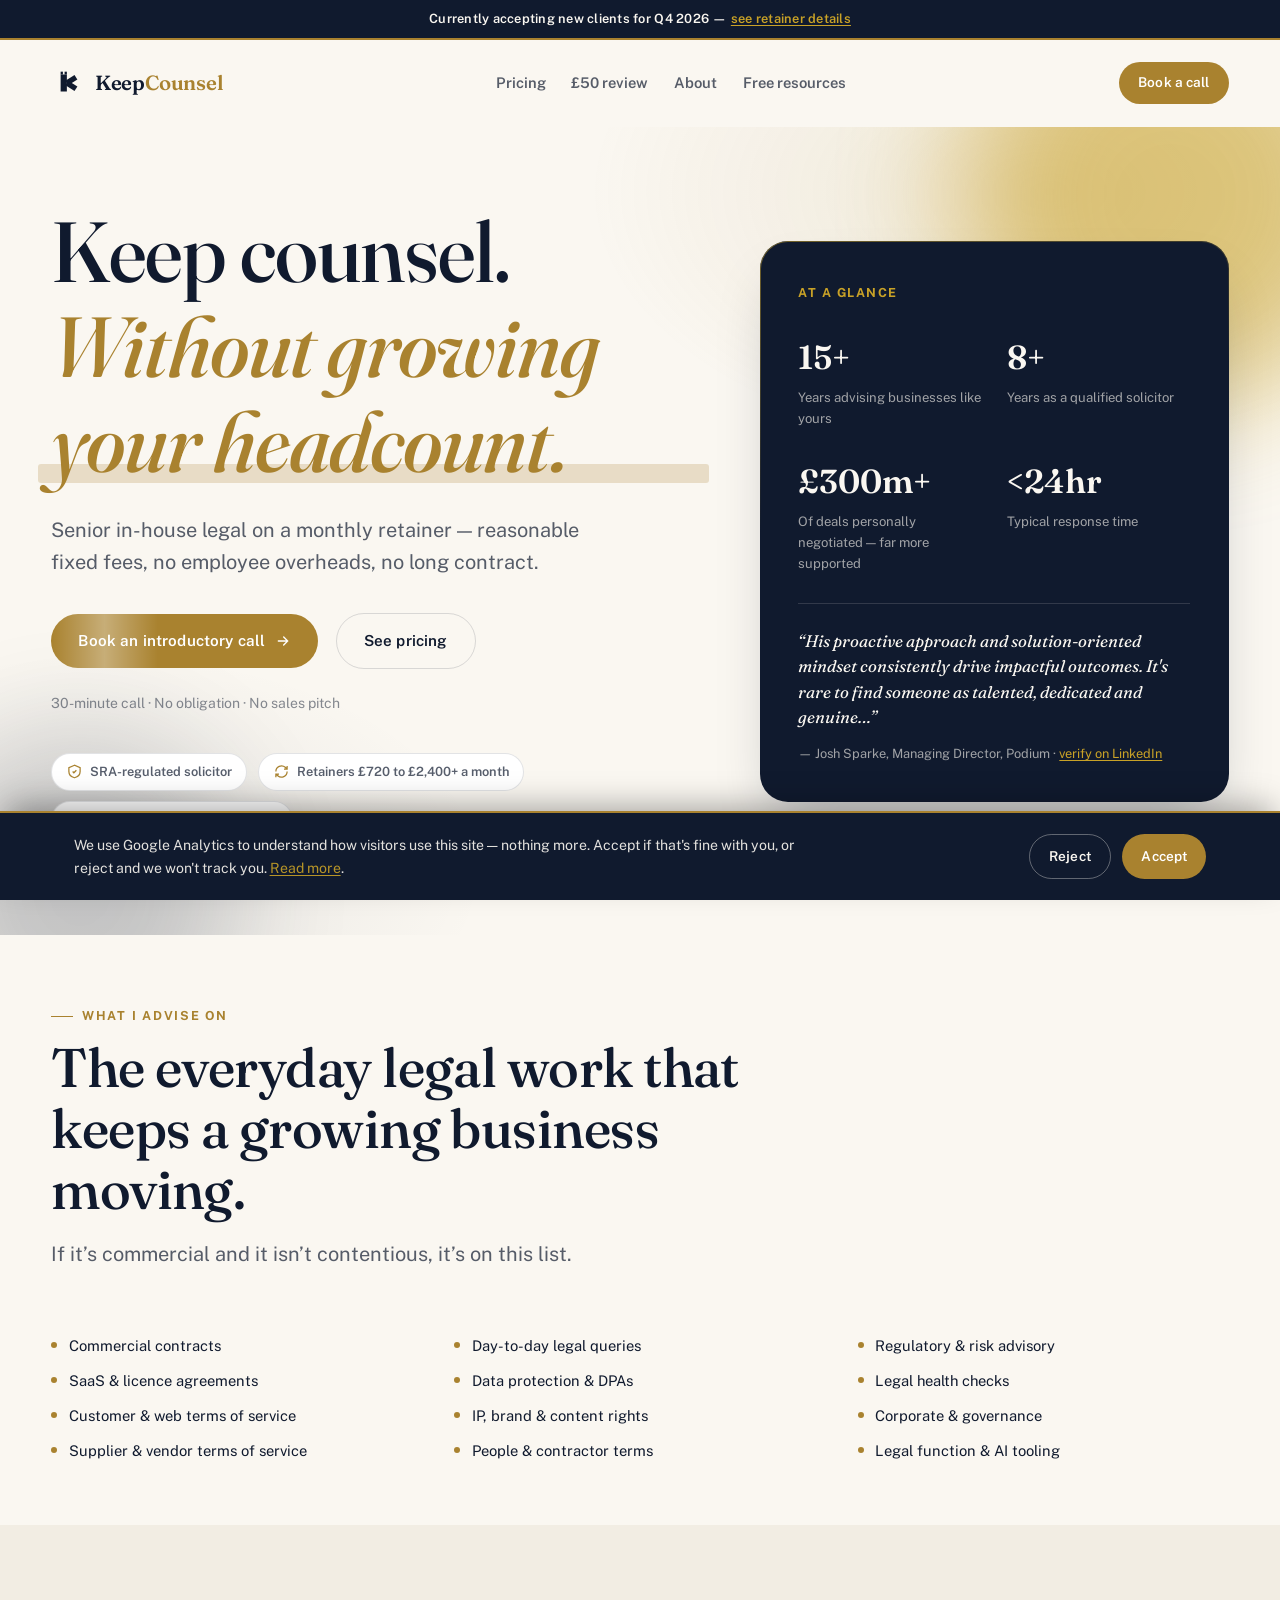
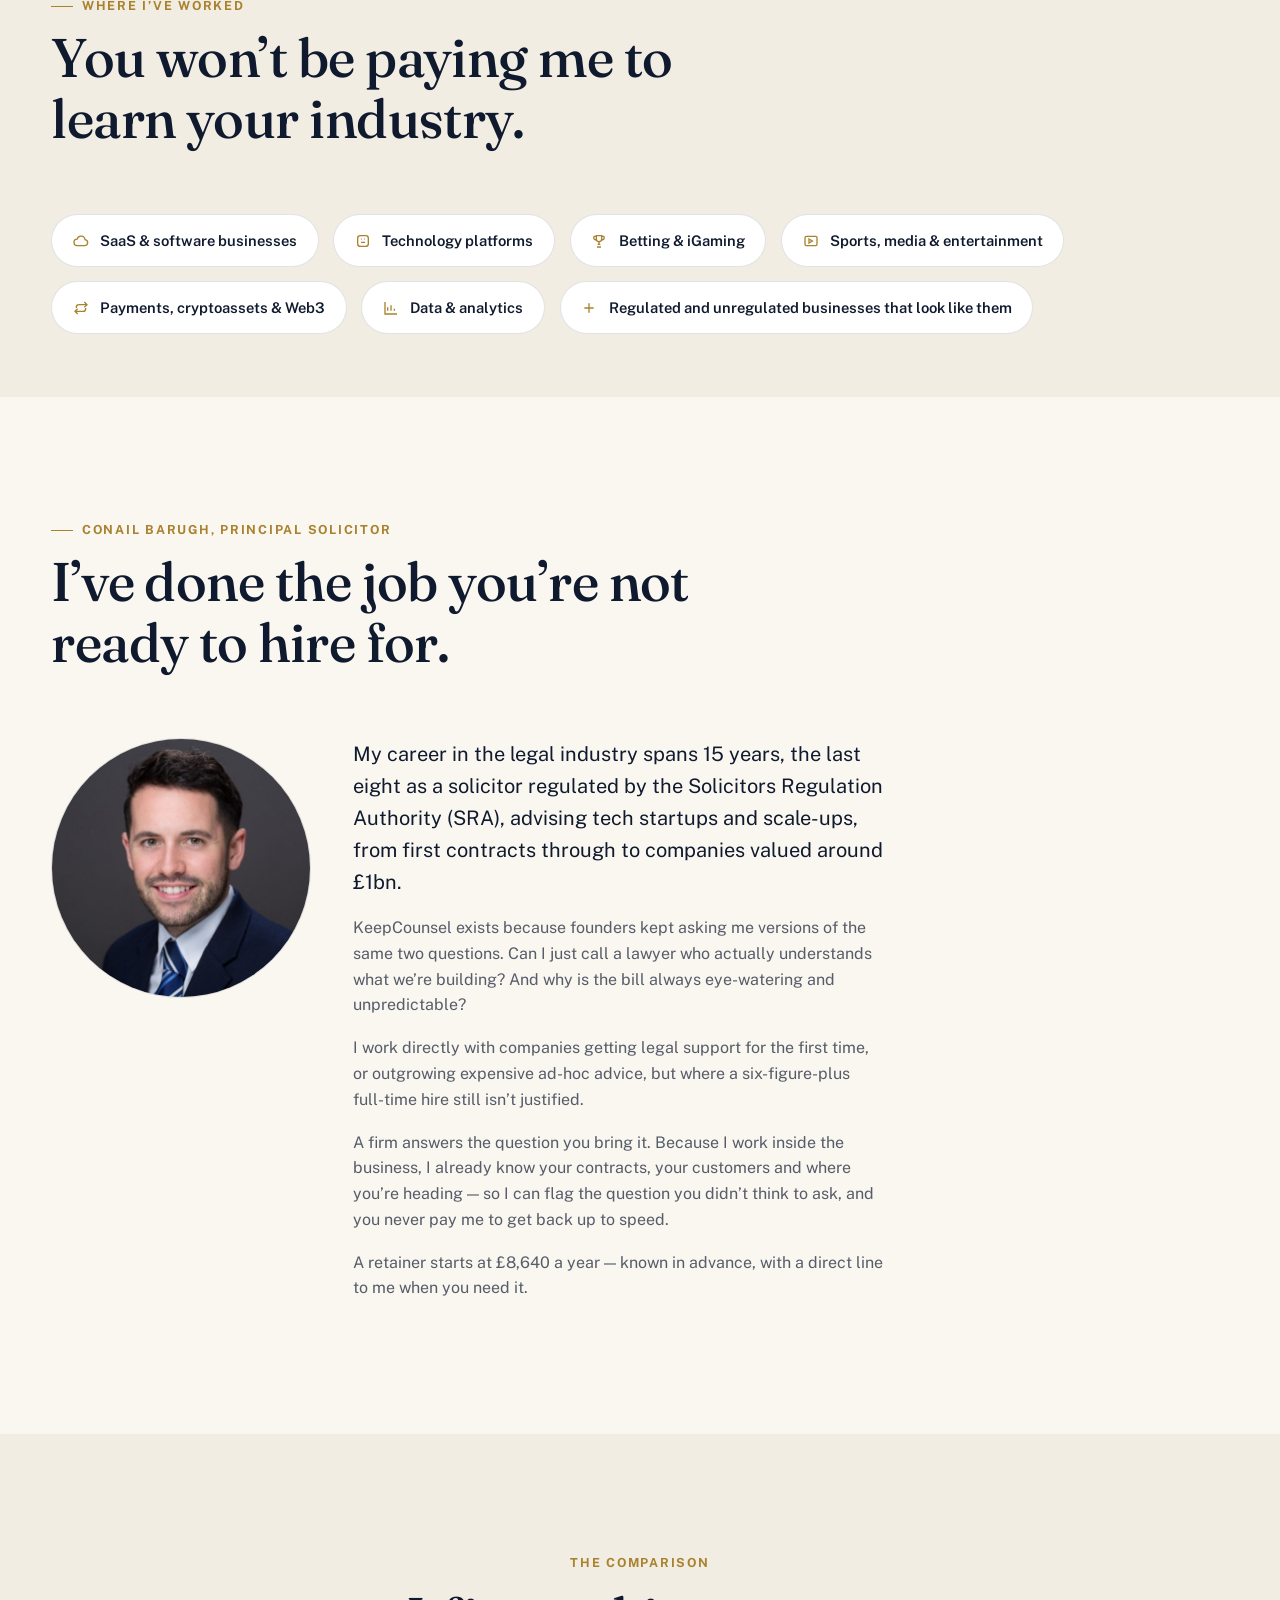
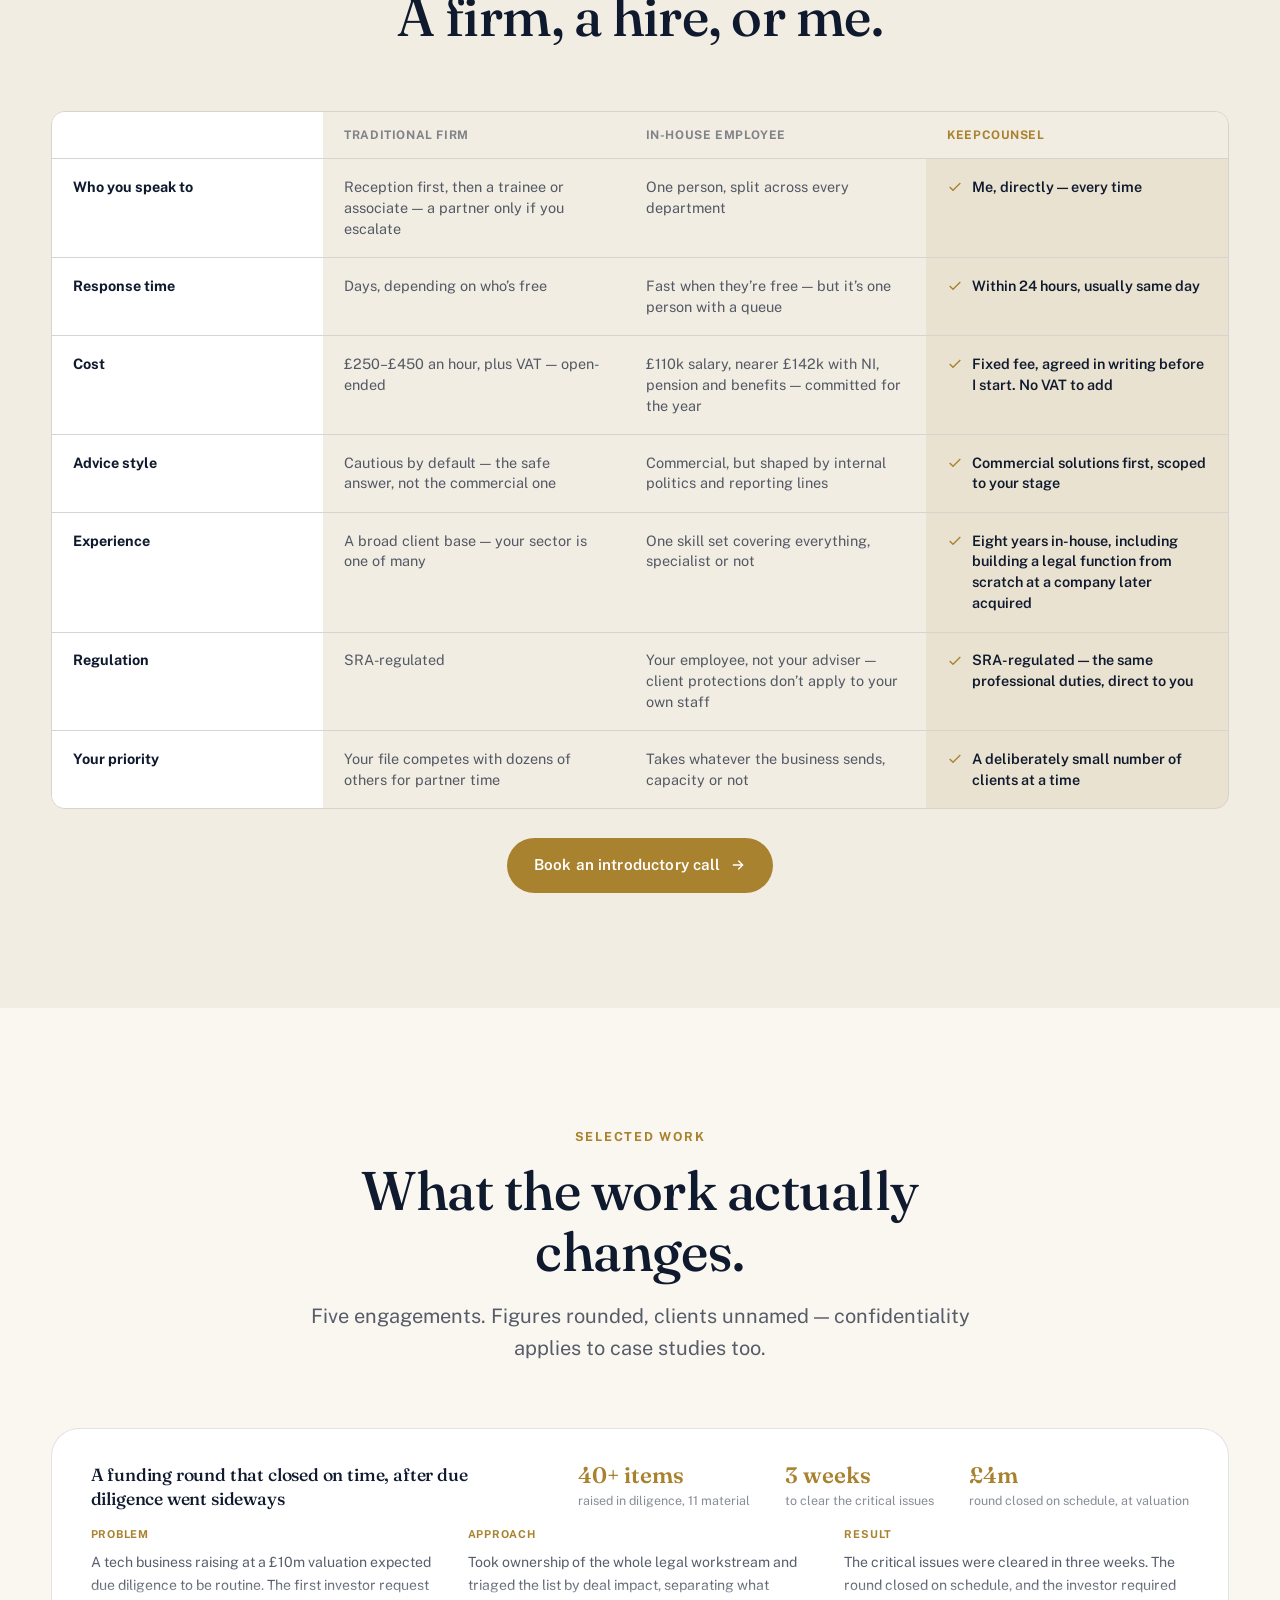
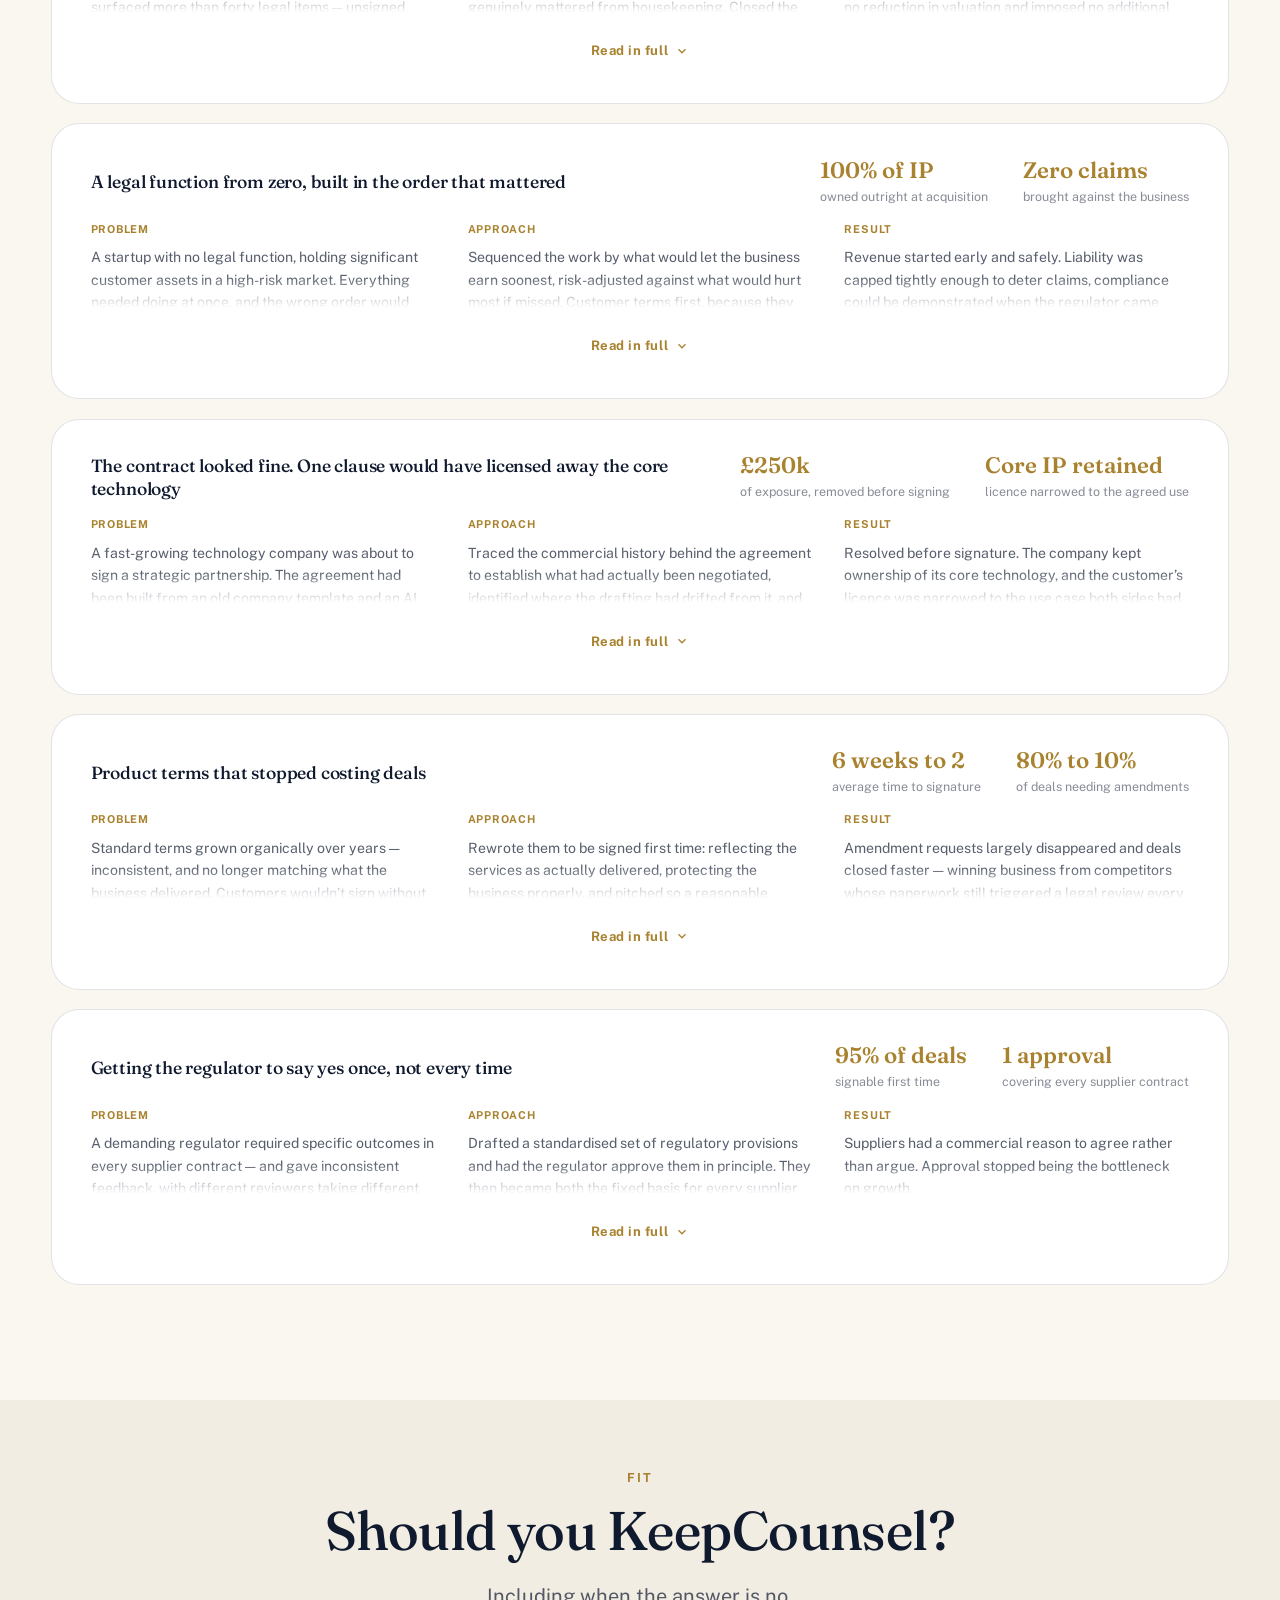
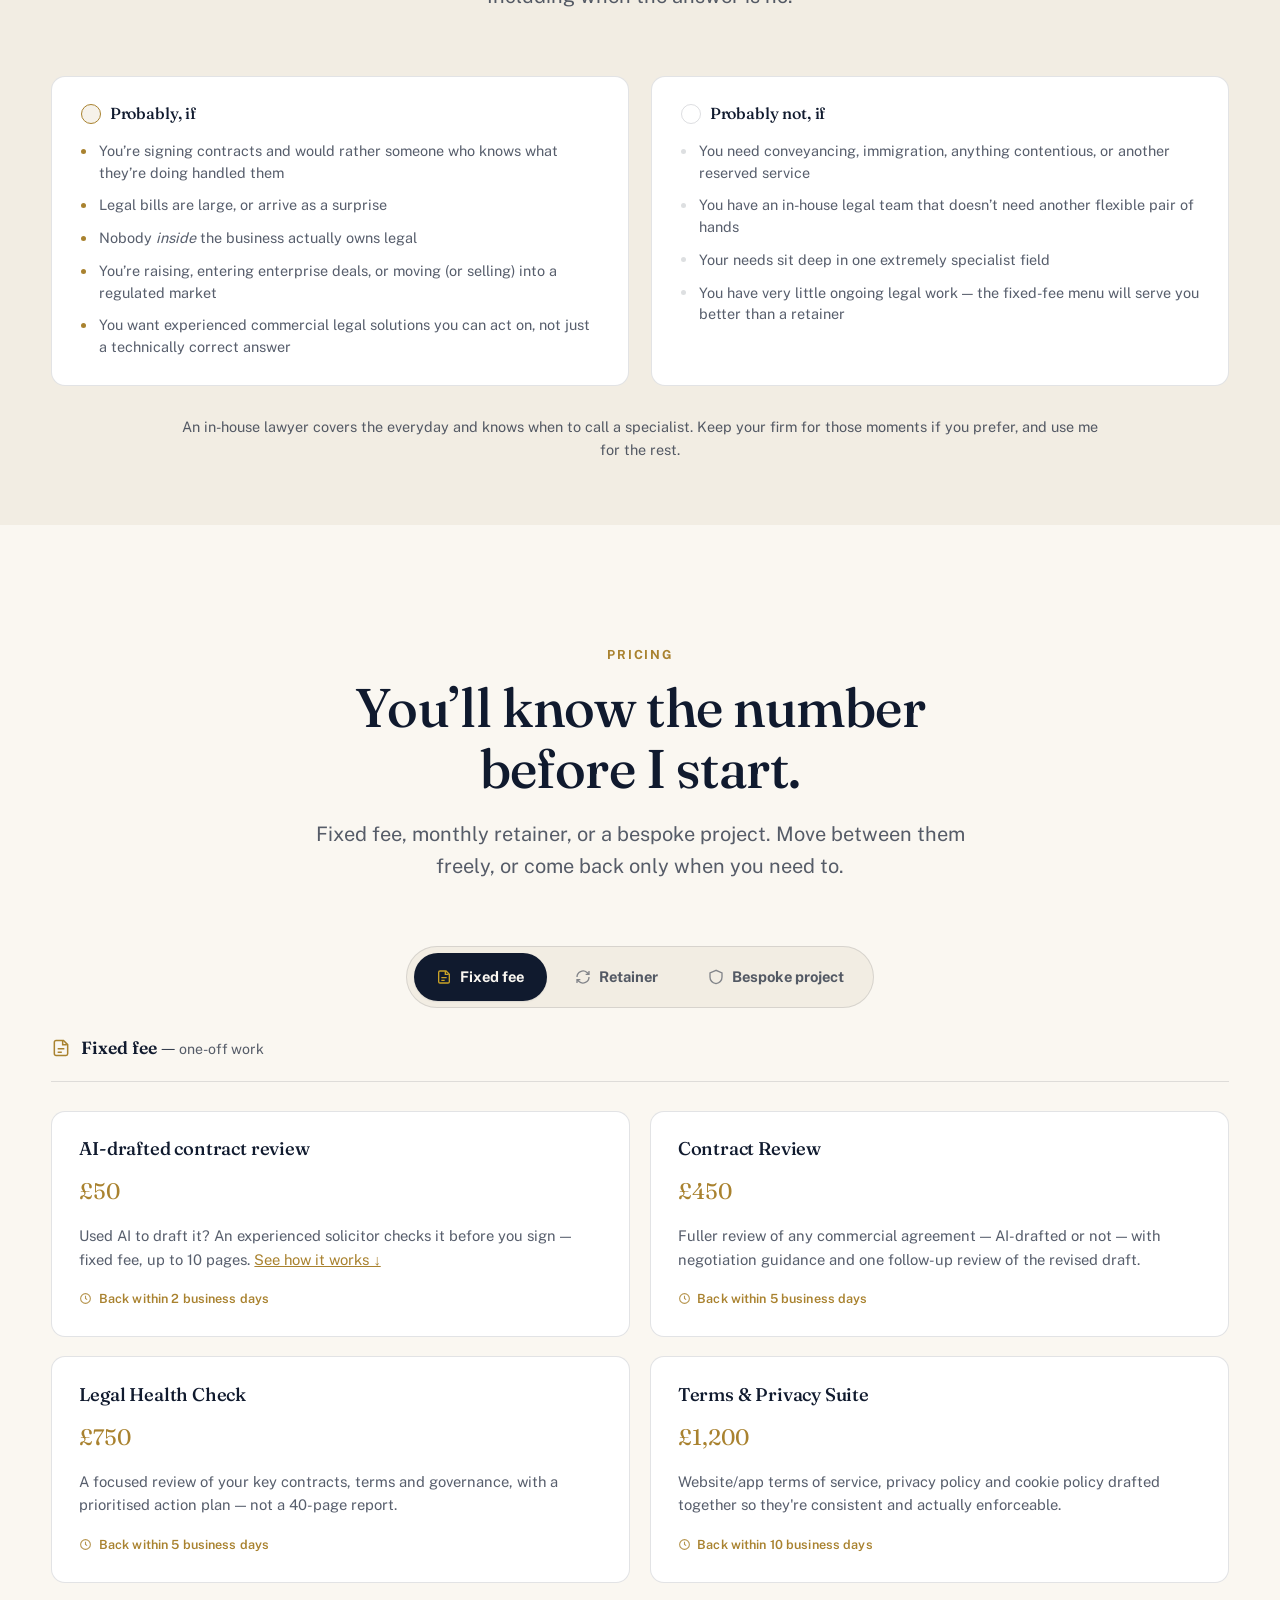
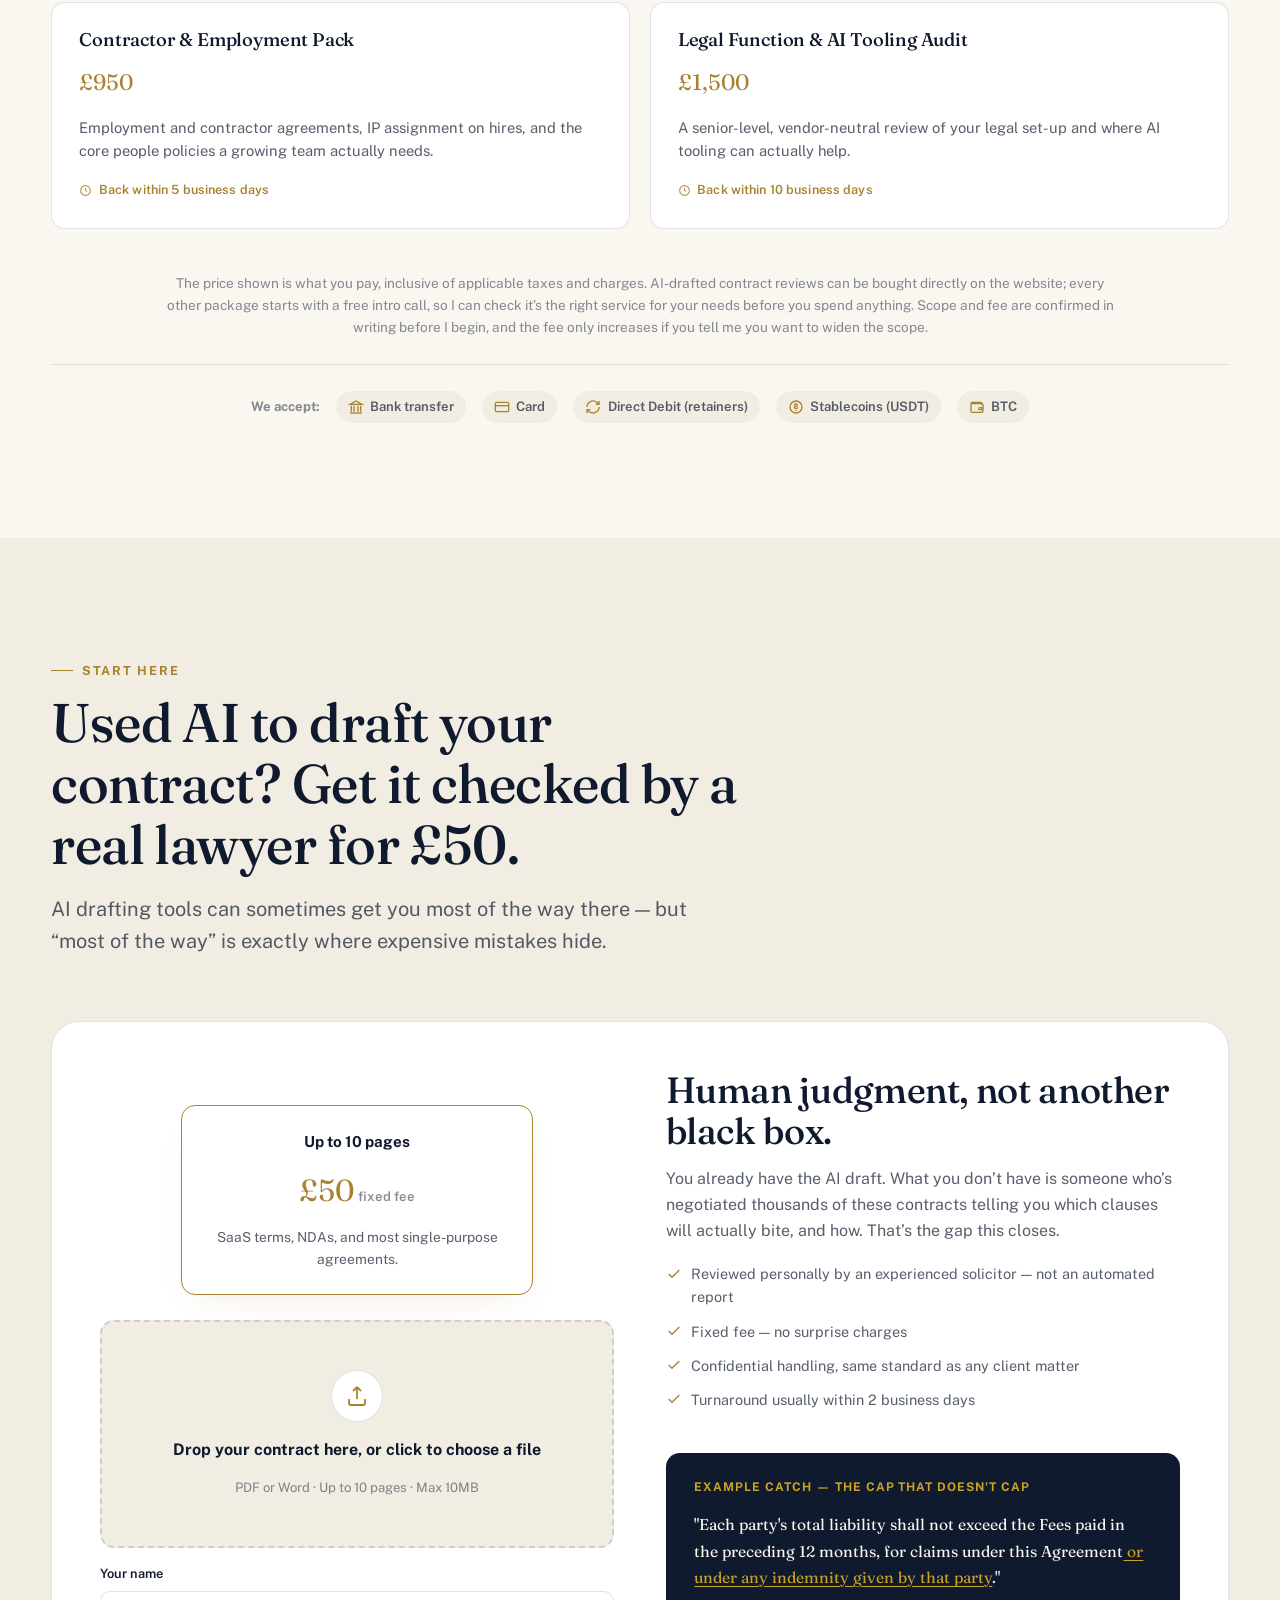
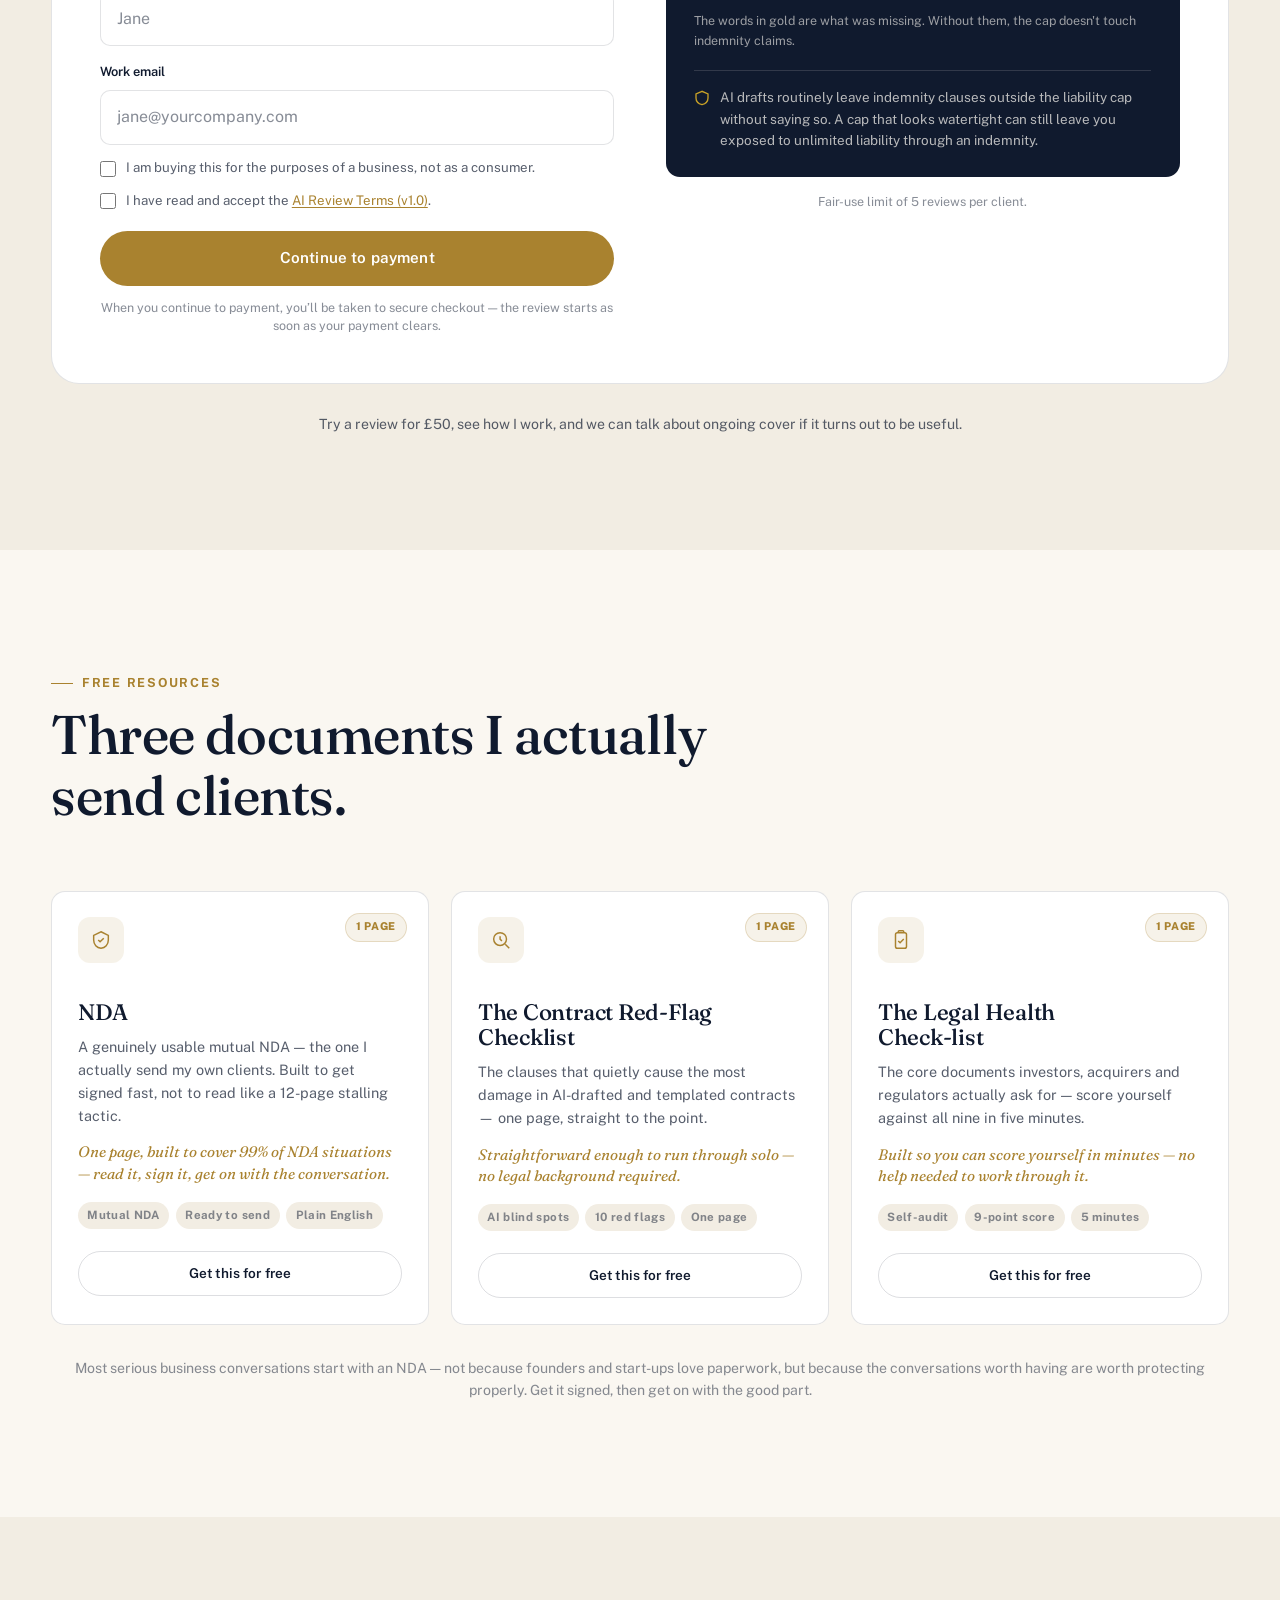
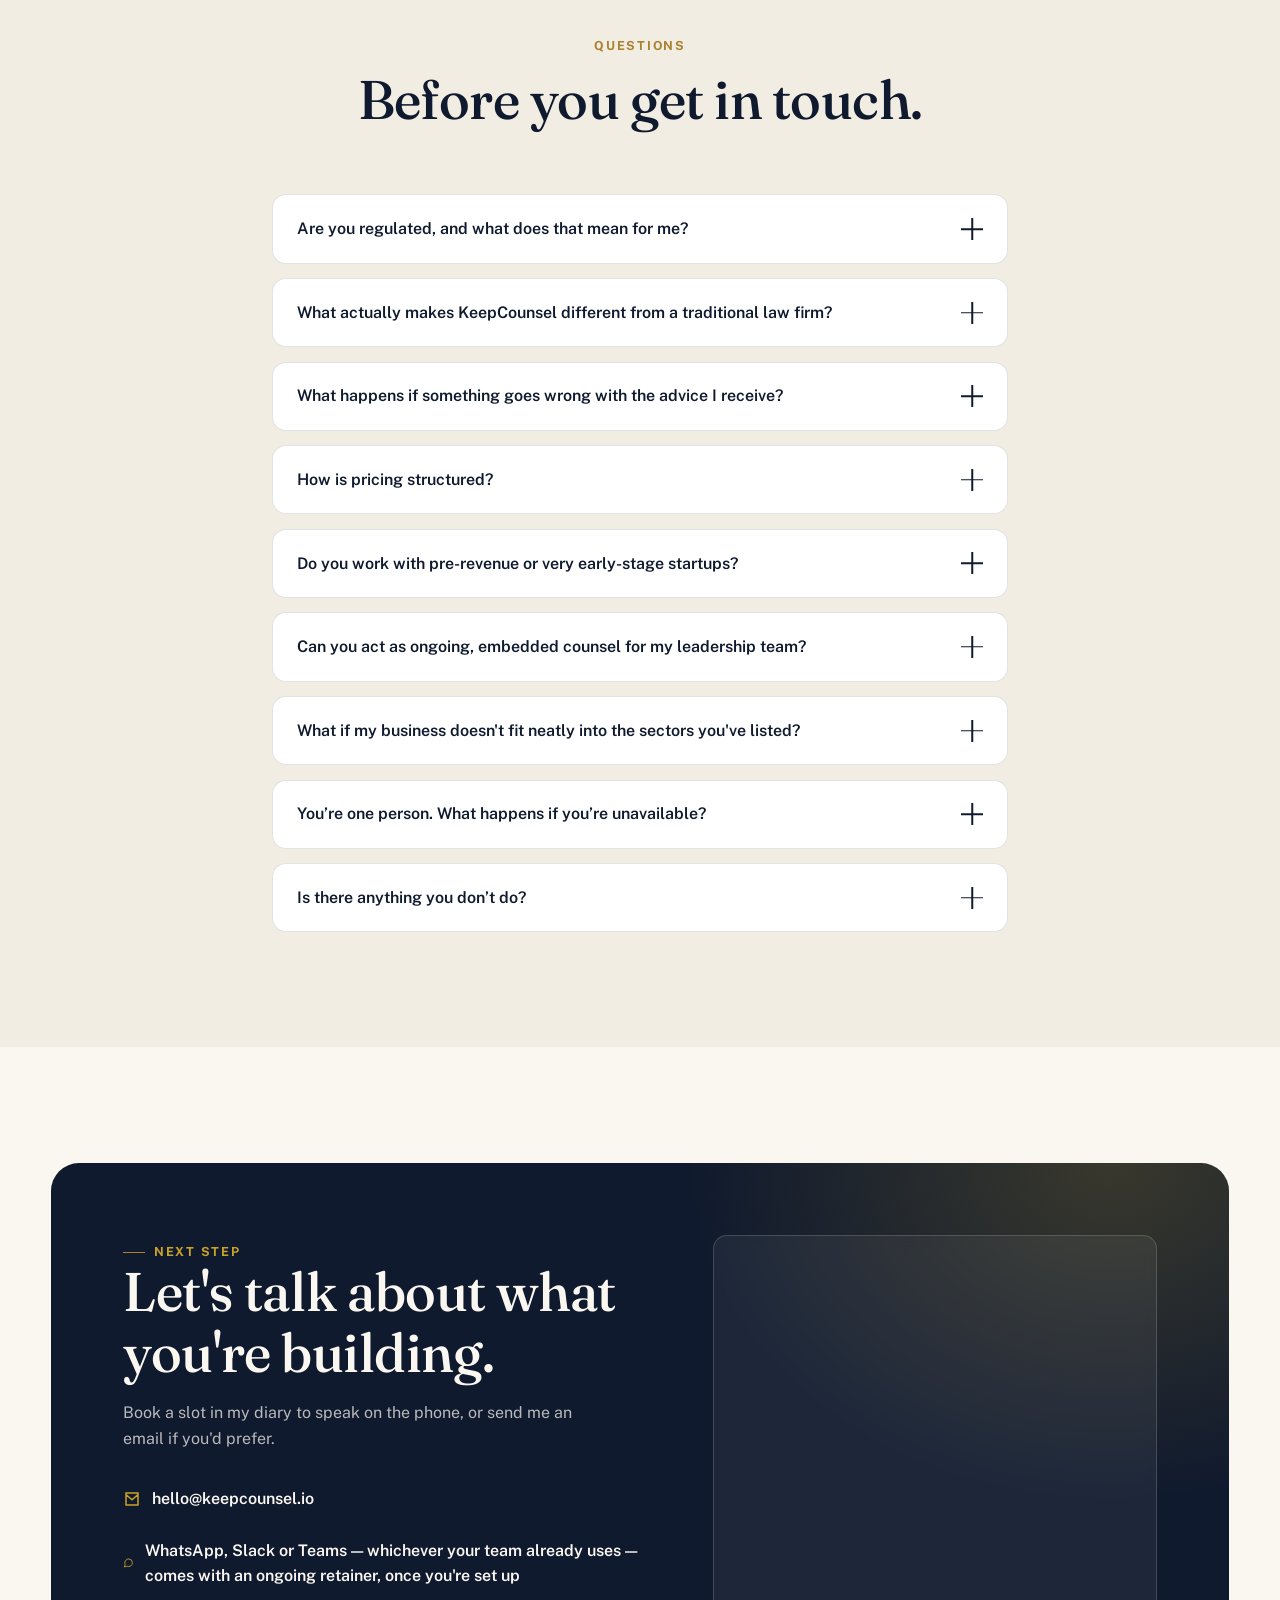
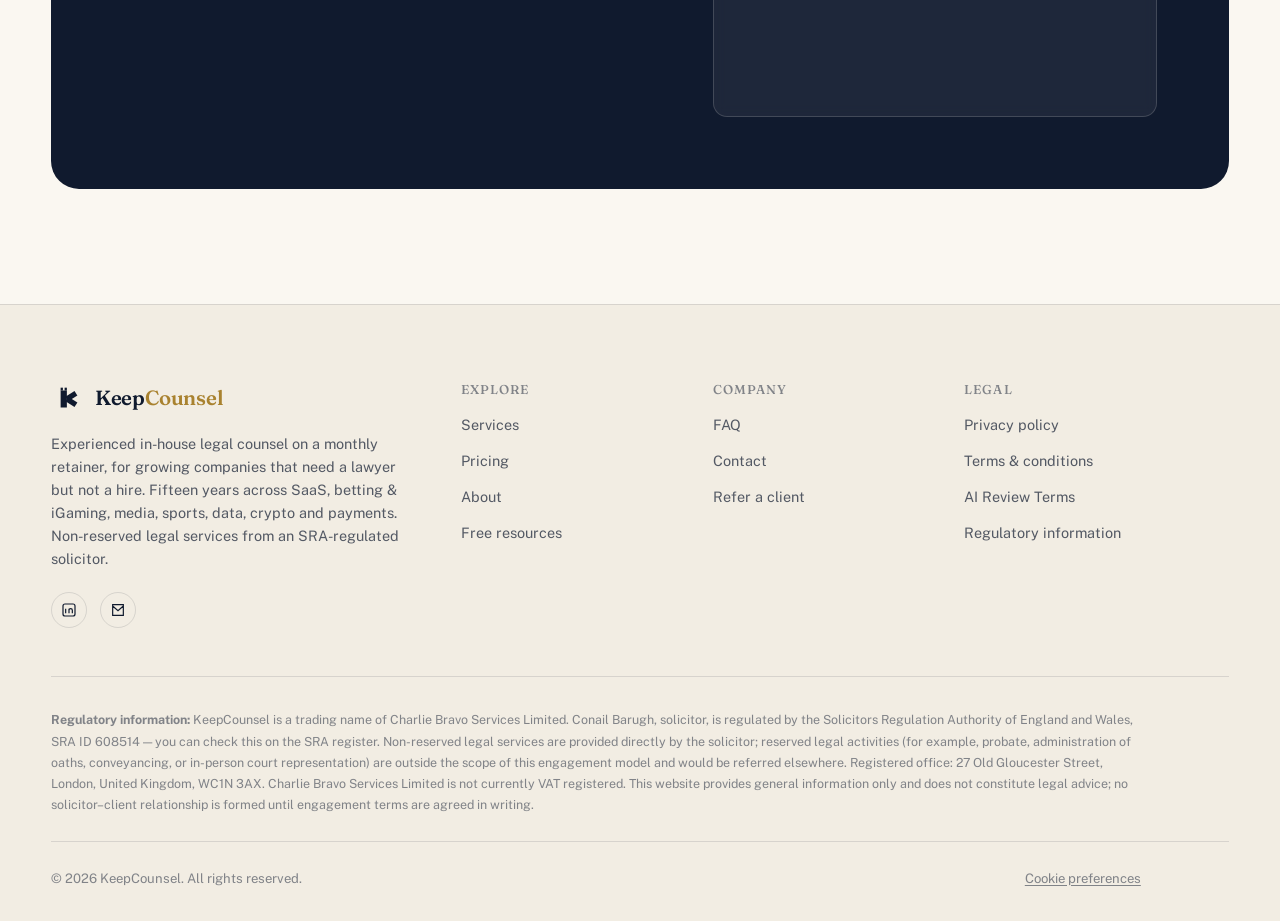
==== commit cfe2a48f: "Hero lead: 'no long contract' replaces 'flexible' Flexibility is one of the three arguments the lead" ====
--- a/index.html
+++ b/index.html
@@ -87,7 +87,7 @@
     <div class="wrap hero-grid">
       <div>
         <h1 data-load="1">Keep counsel. <span class="hl">Without growing your headcount.</span></h1>
-        <p class="hero-lead" data-load="2">Senior in-house legal on a monthly retainer &mdash; reasonable fixed fees, no employee overheads, flexible.</p>
+        <p class="hero-lead" data-load="2">Senior in-house legal on a monthly retainer &mdash; reasonable fixed fees, no employee overheads, no long contract.</p>
         <div class="hero-actions" data-load="3">
           <button class="btn btn-gold btn-arrow btn-shimmer" data-cal-namespace="intro-call" data-cal-link="keepcounsel/30min" data-cal-config='{"layout":"month_view"}'>
             Book an introductory call
@@ -629,7 +629,7 @@
           </div>
           <ul class="retainer-terms" data-reveal>
             <li><strong>Two weeks to decide</strong> if it isn&rsquo;t right, say so within two weeks of becoming a retained client and I&rsquo;ll refund you in full &mdash; provided no more than half the month&rsquo;s hours have been used, and a quick call to tell me why</li>
-            <li><strong>Three-month initial term</strong> the value compounds &mdash; the more I know your business, the more useful I am</li>
+            <li><strong>Three-month initial term</strong> the value compounds as I learn your business</li>
             <li><strong>No overage fees, ever</strong> an hour of free headroom each month; consistently over and you simply move up a tier &mdash; or we can agree a bespoke package, depending upon your needs</li>
           </ul>
           <p class="pricing-note">Response times are a commitment. Delivery times depend on the work itself and on how clearly and quickly you brief me &mdash; the Fixed fee tab gives indicative turnarounds.</p>
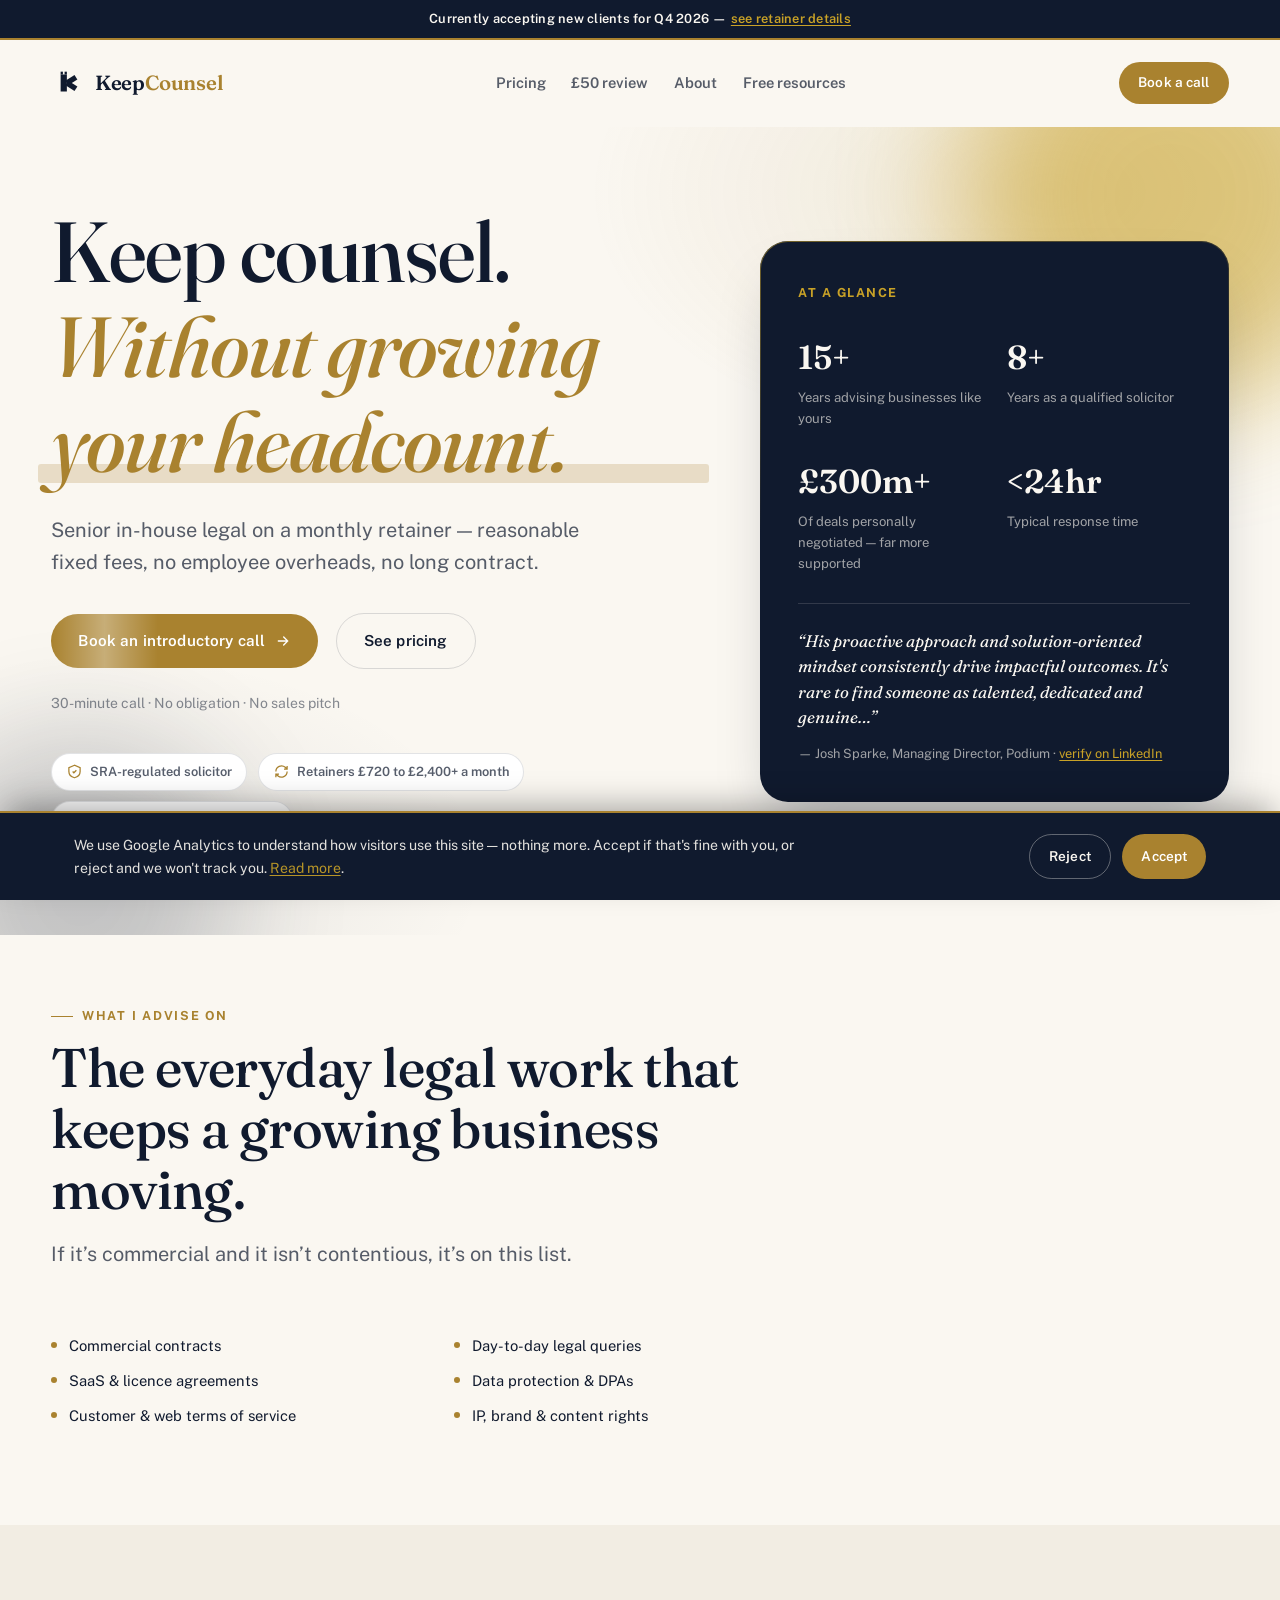
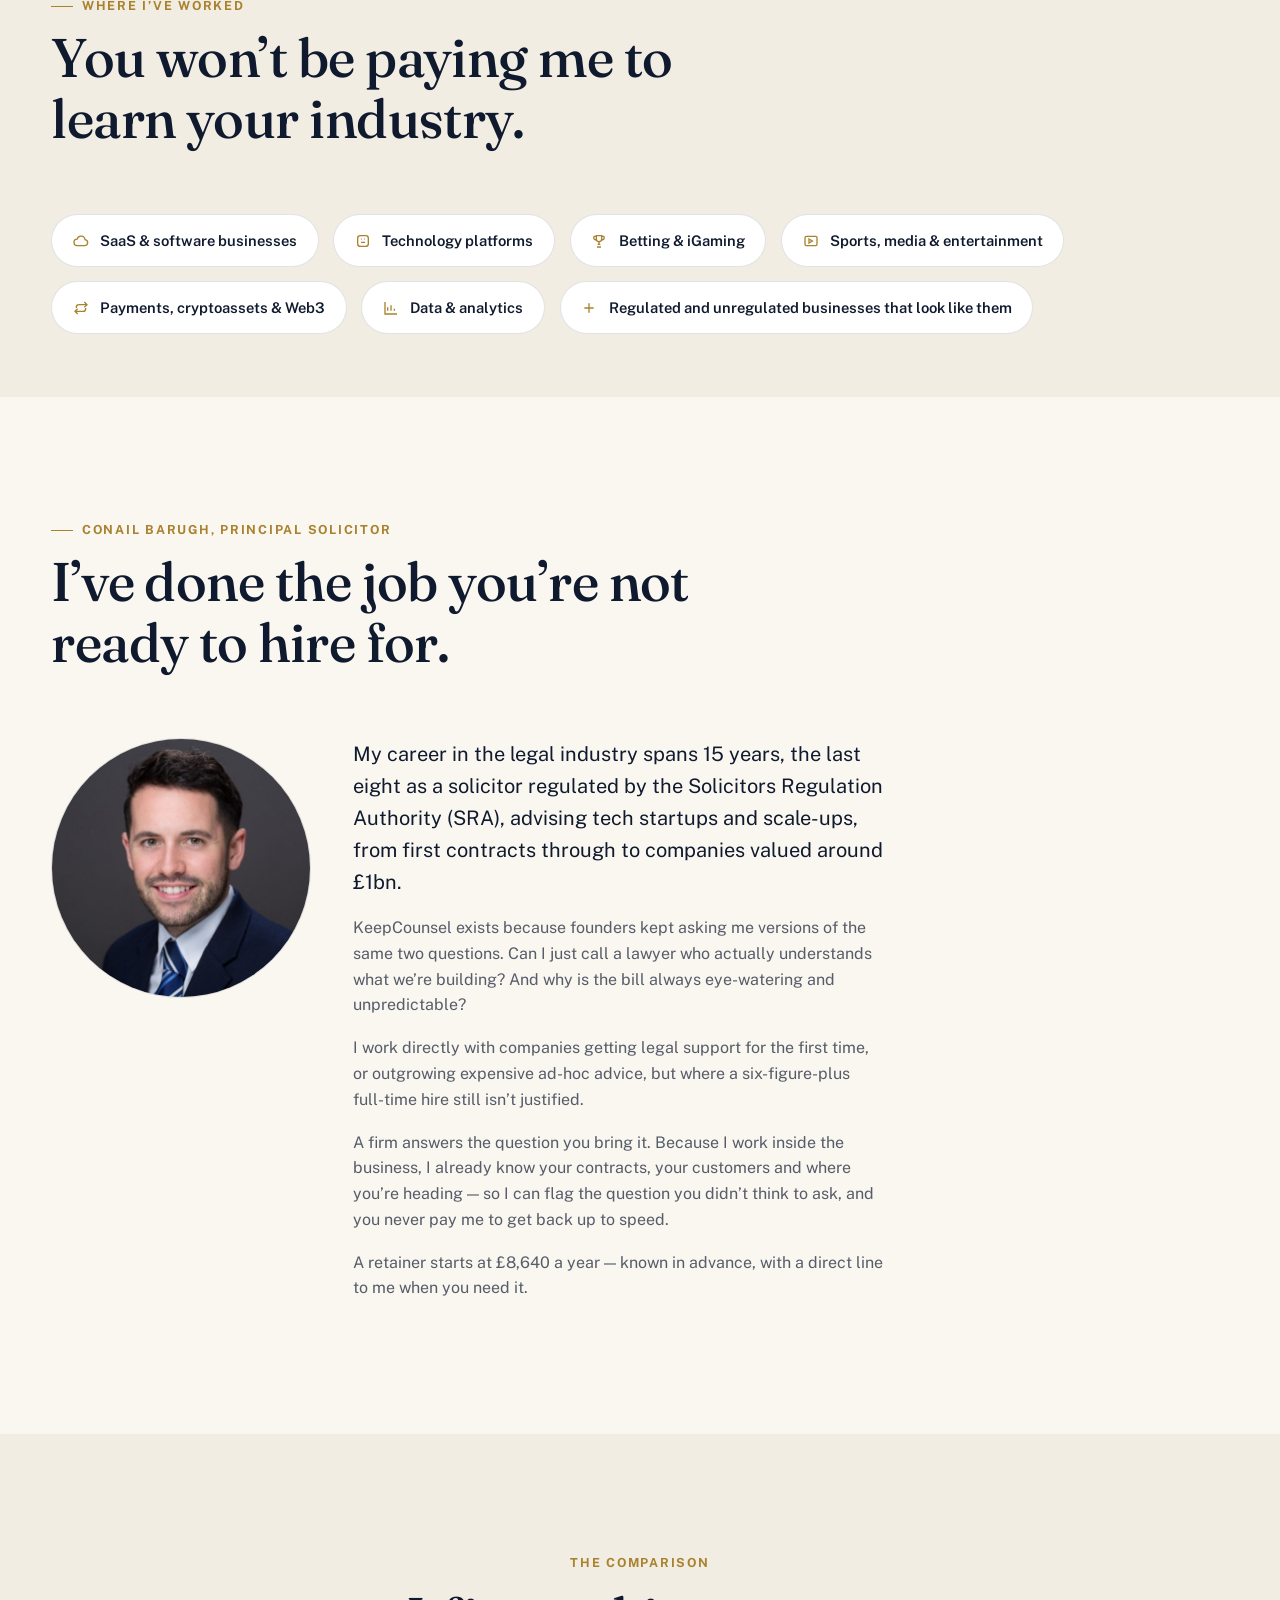
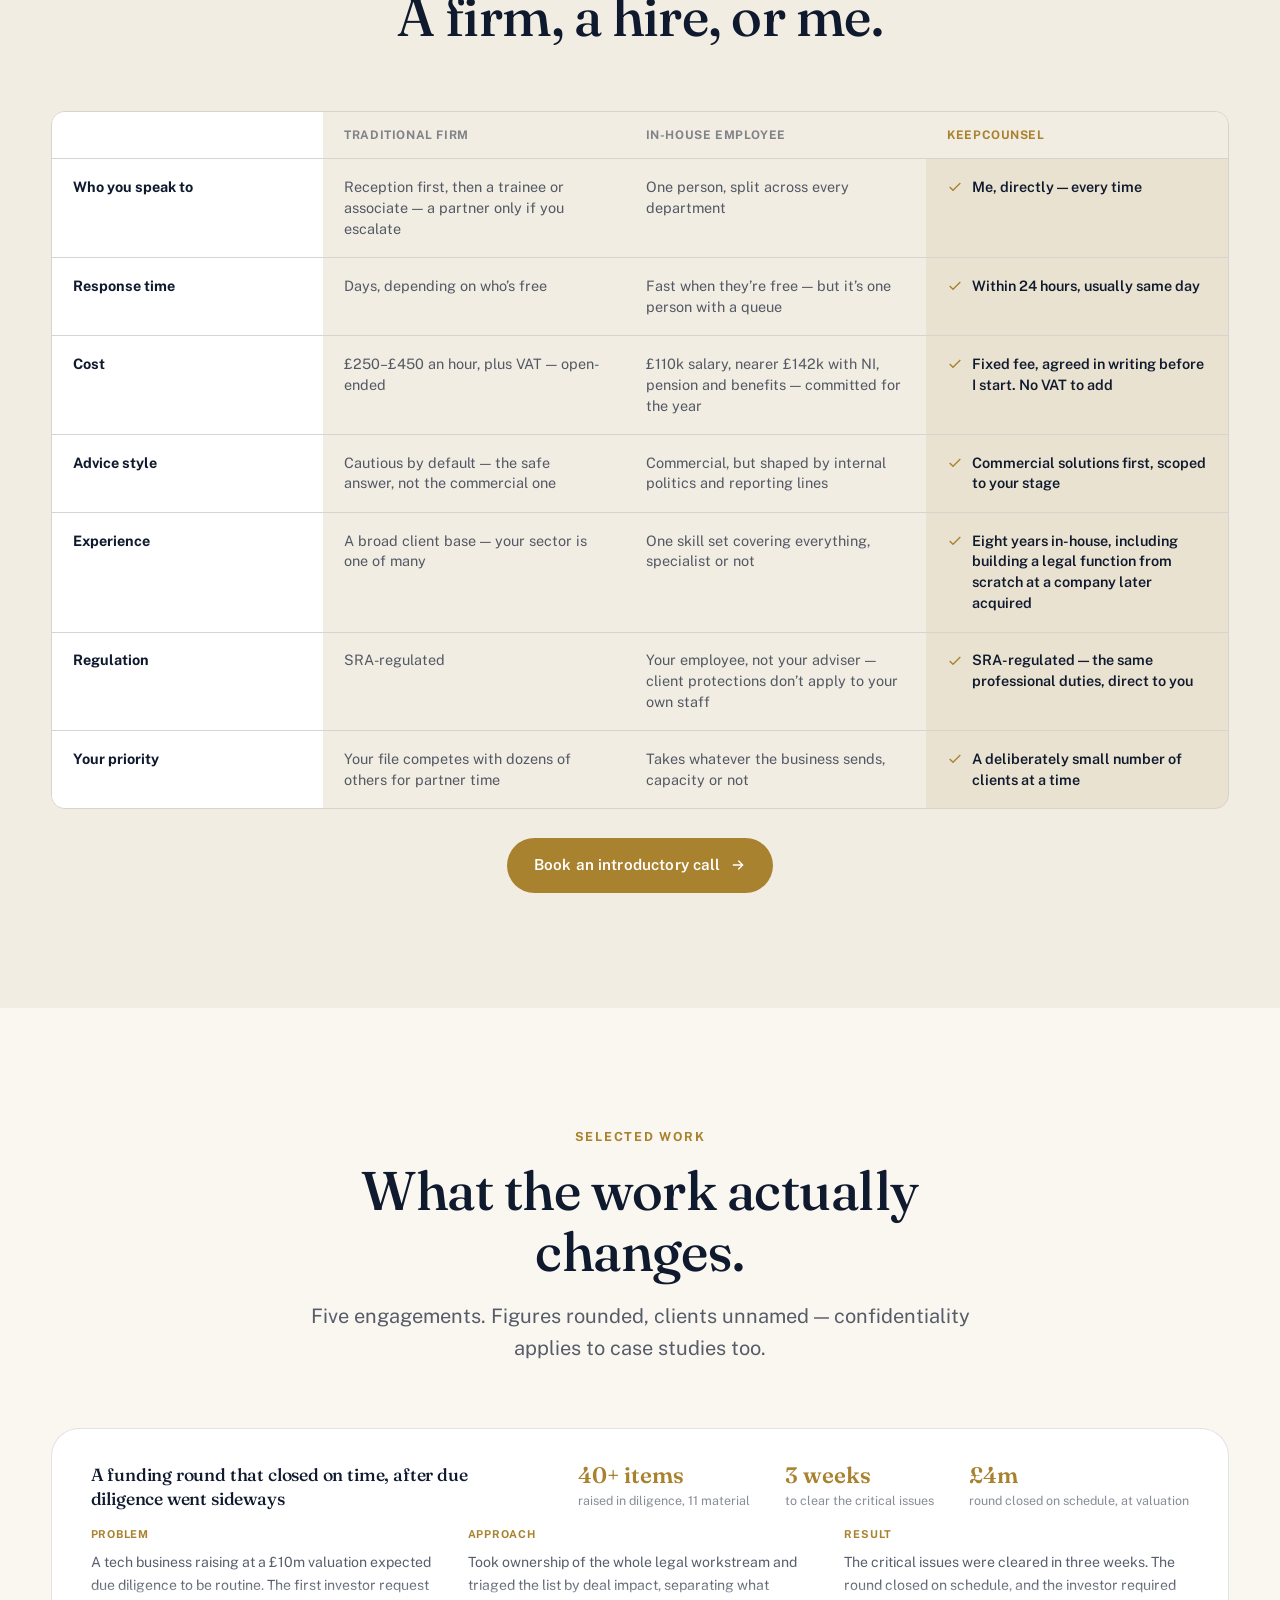
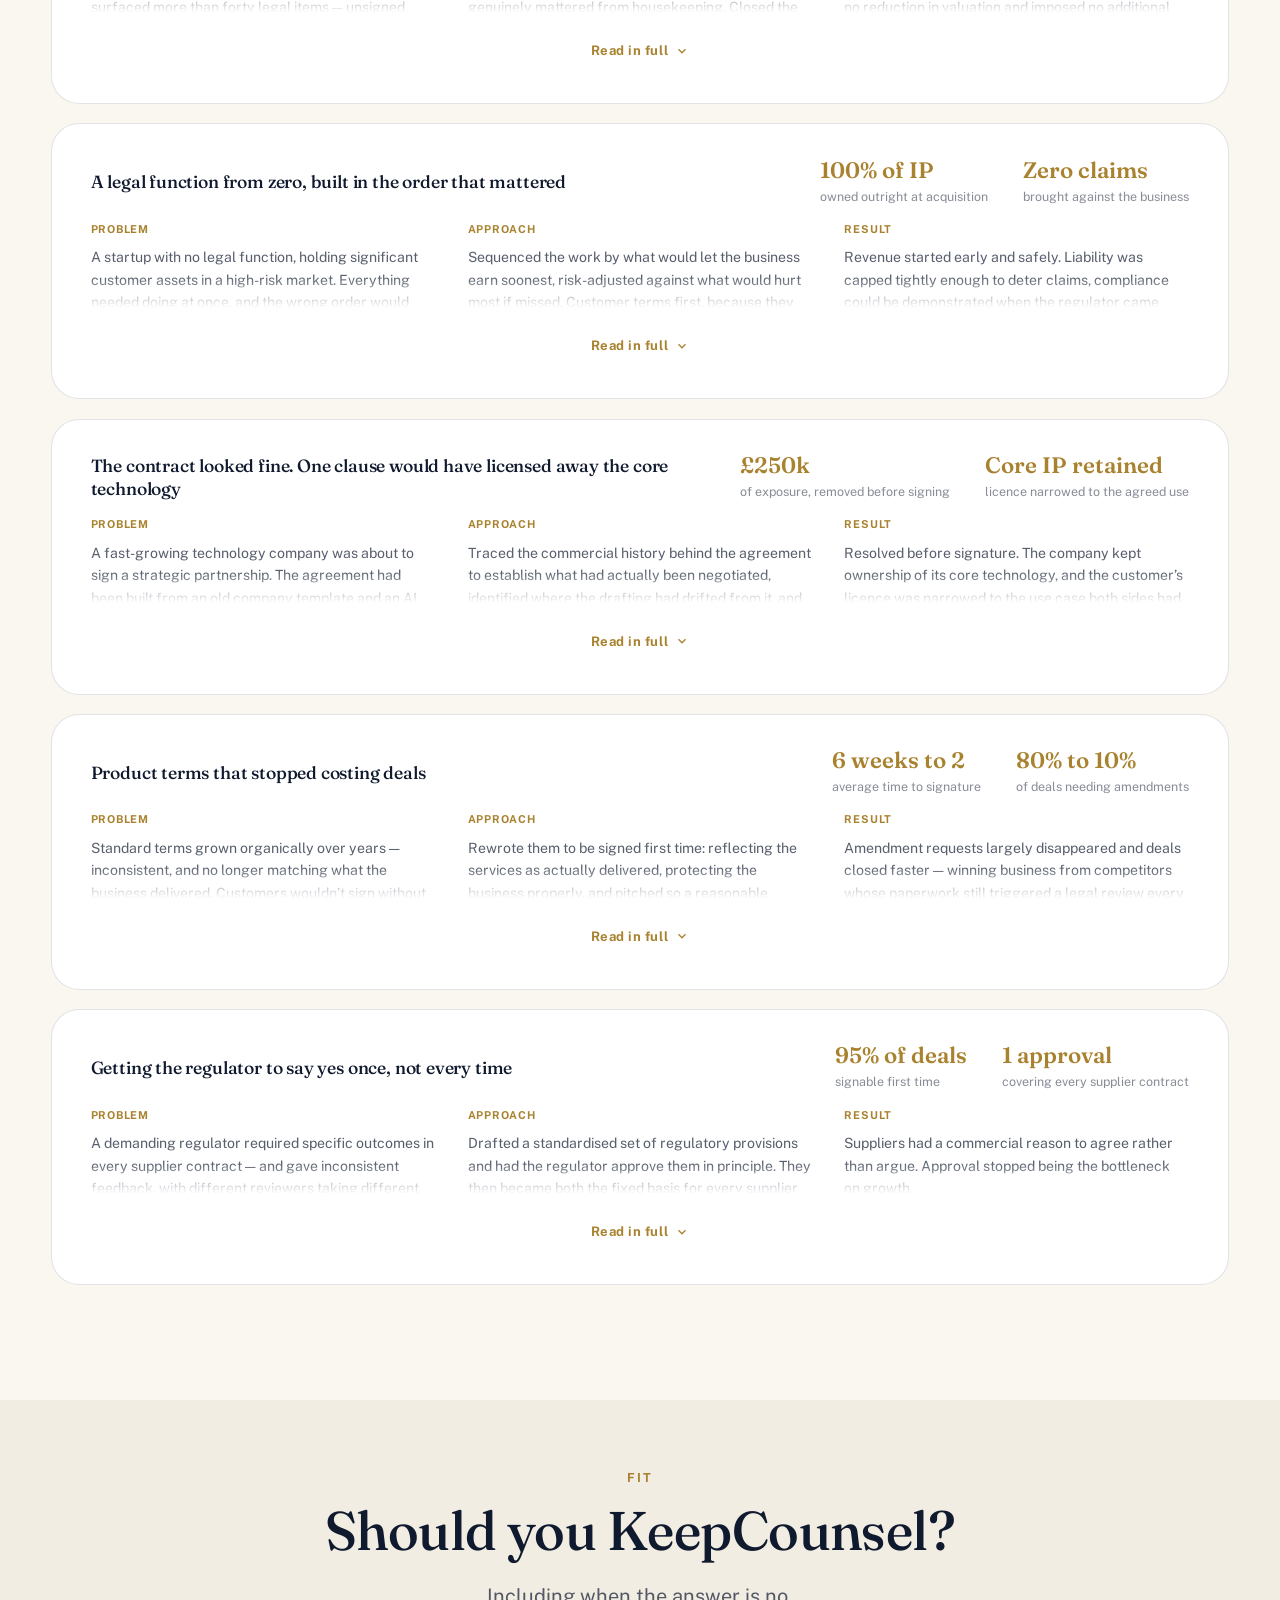
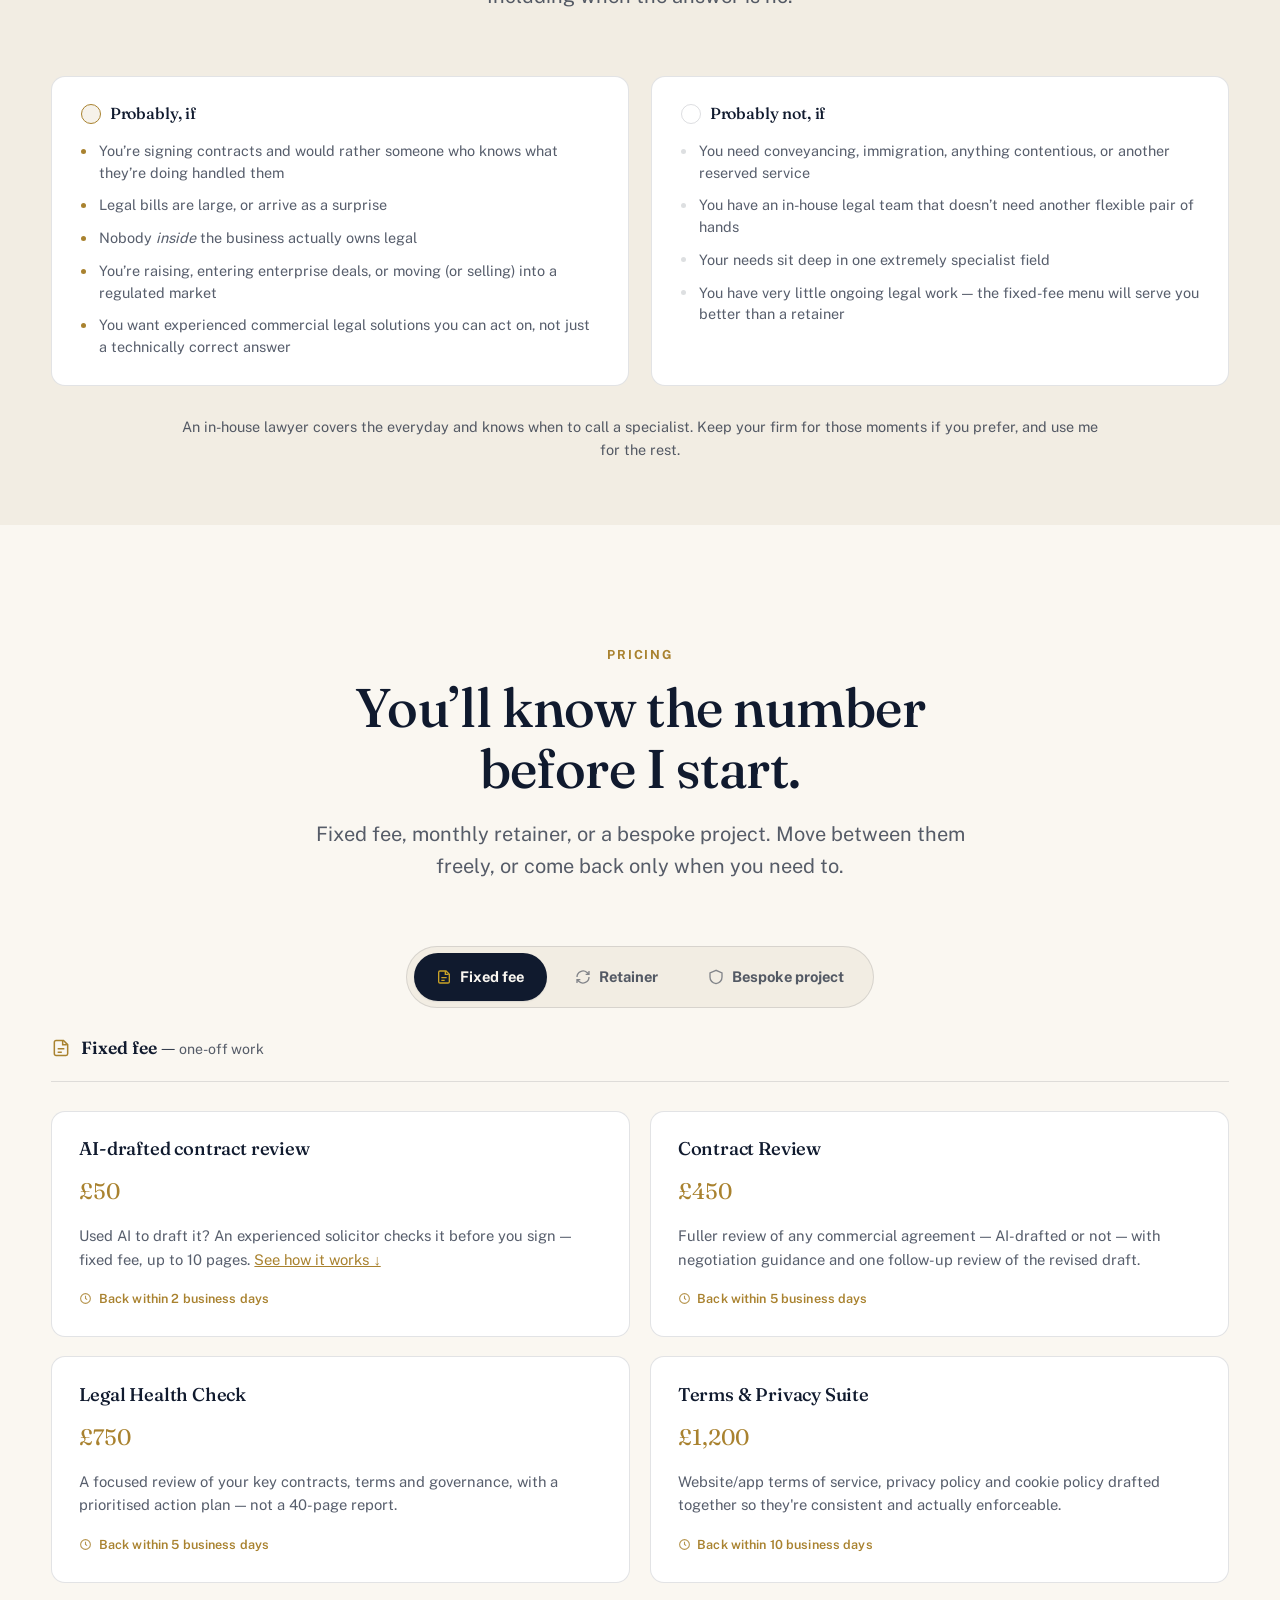
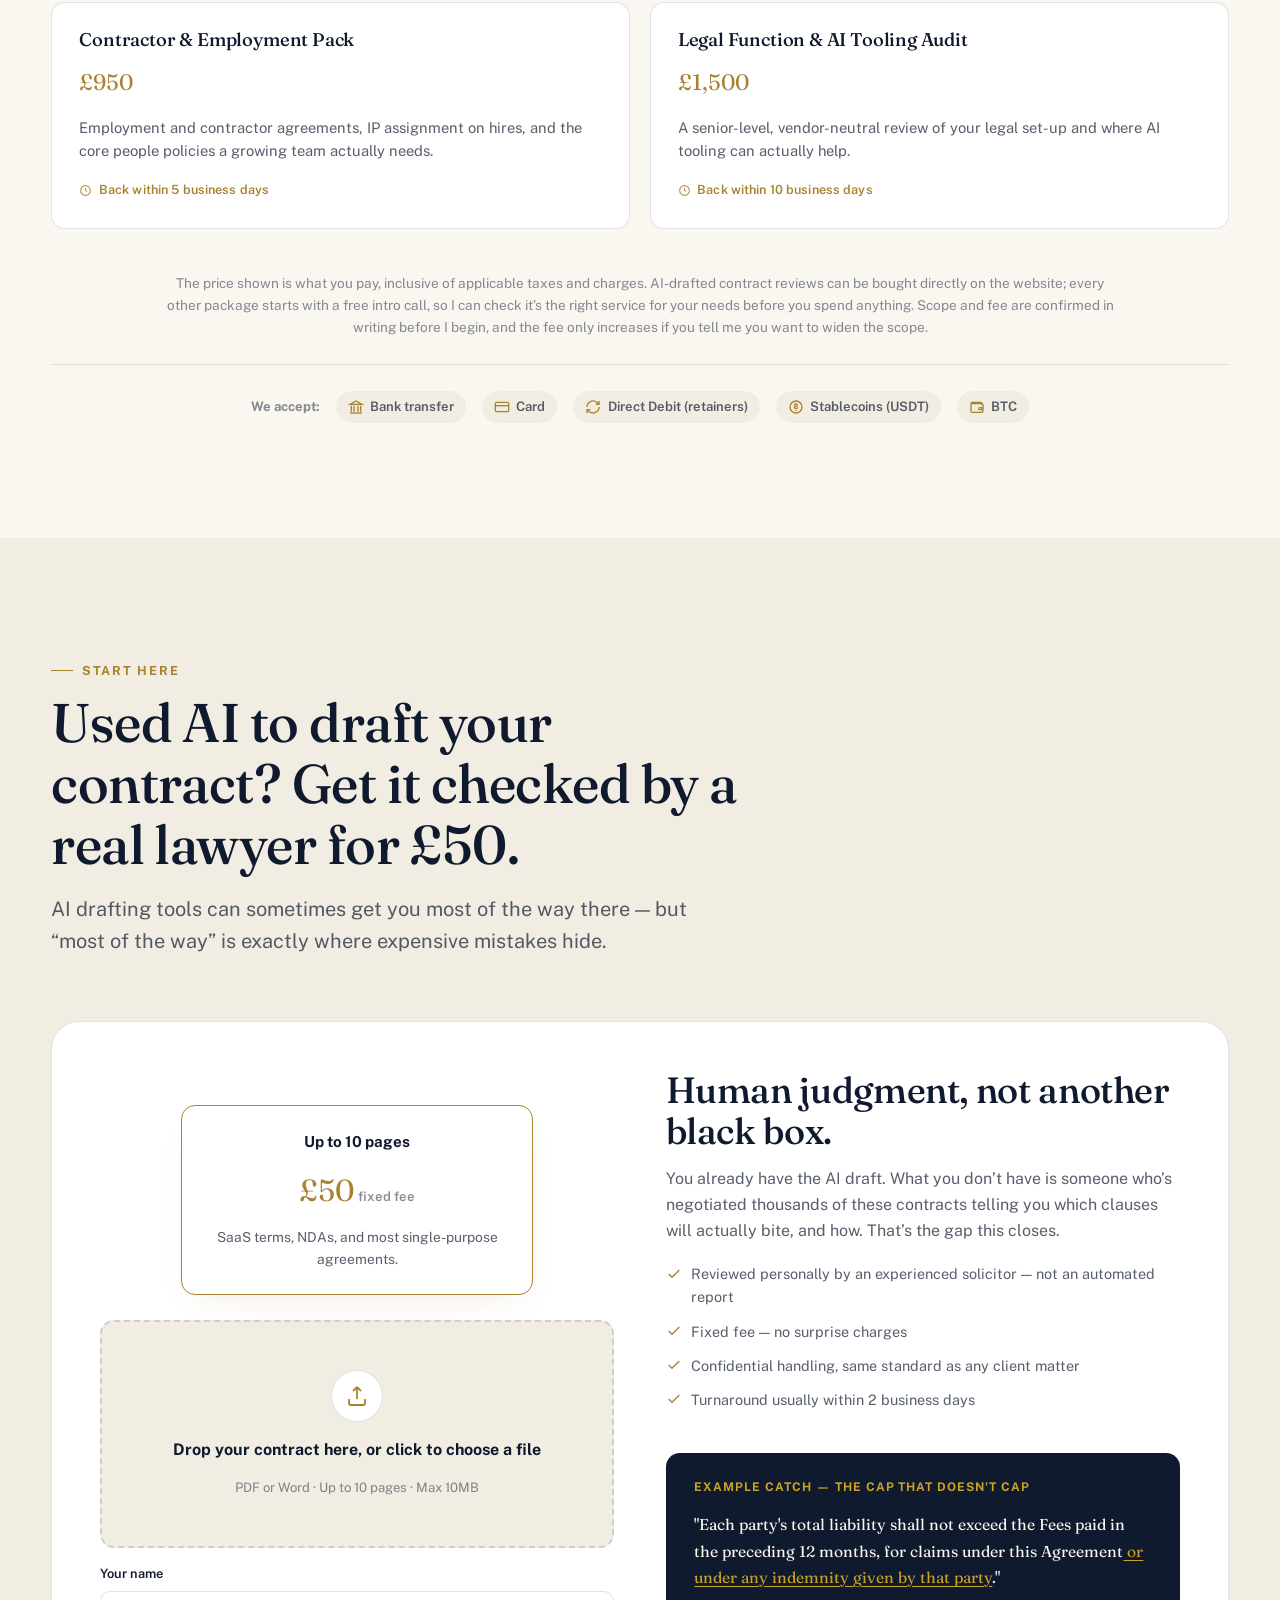
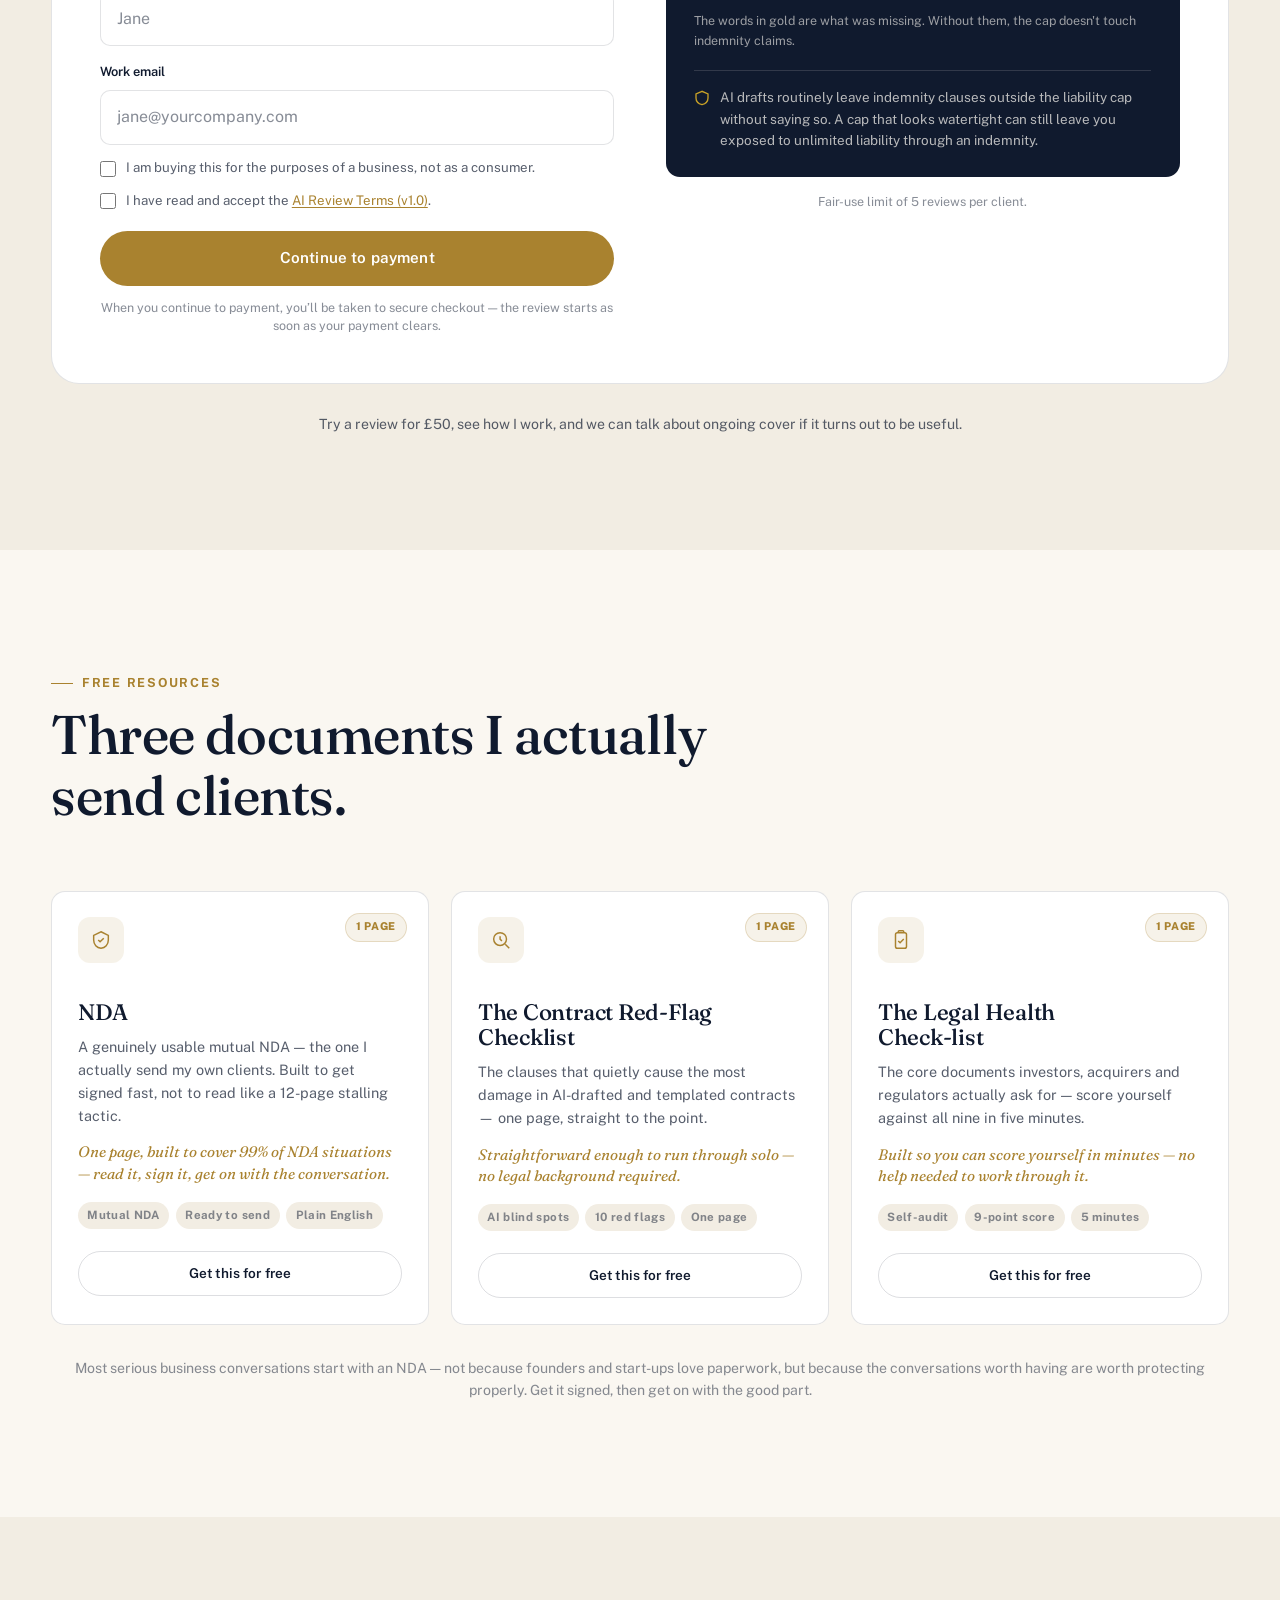
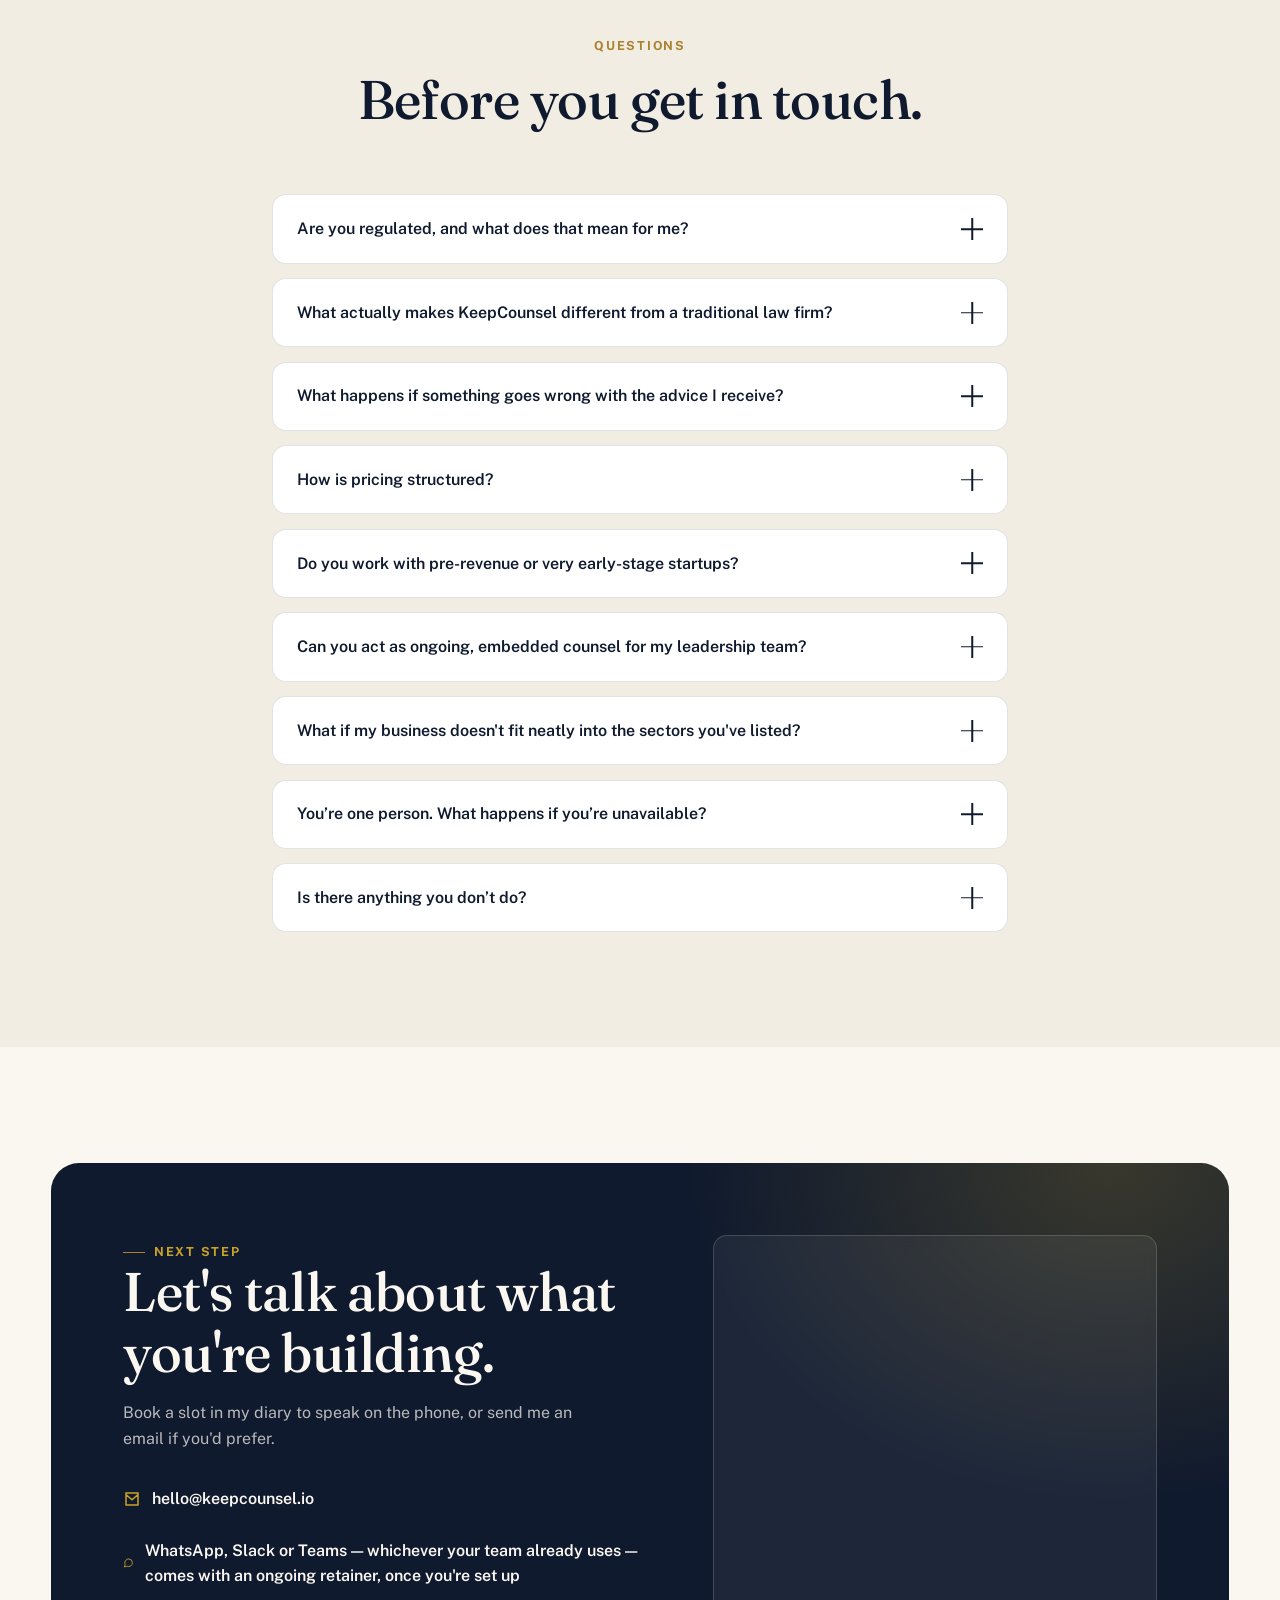
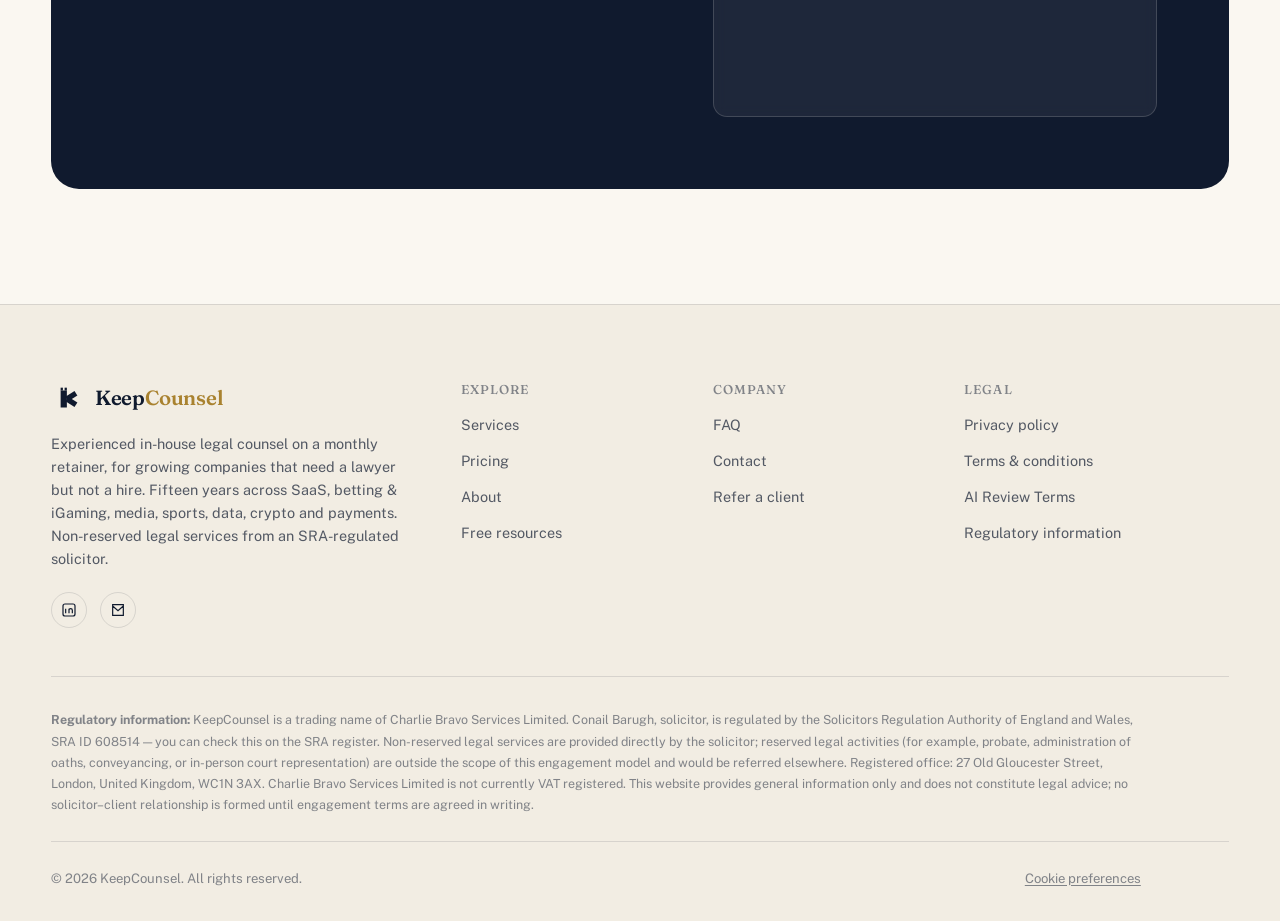
==== commit 71d2e61f: "Rebalance the mobile menu after the nav trim The 10rem top padding and 32px links were tuned for six" ====
--- a/index.html
+++ b/index.html
@@ -75,6 +75,10 @@
   <a href="#about">About</a>
   <a href="#insights">Free resources</a>
   <button class="btn btn-gold" data-cal-namespace="intro-call" data-cal-link="keepcounsel/30min" data-cal-config='{"layout":"month_view"}'>Book a call</button>
+  <div class="mobile-nav-foot">
+    <a href="mailto:hello@keepcounsel.io">hello@keepcounsel.io</a>
+    <span>Currently accepting new clients for Q4 2026</span>
+  </div>
 </nav>
 
 <main id="main">
--- a/css/styles.css
+++ b/css/styles.css
@@ -274,9 +274,9 @@
 .mobile-nav {
   position: fixed; inset: 0; z-index: 99;
   background: var(--paper);
-  display: flex; flex-direction: column;
+  display: flex; flex-direction: column; justify-content: center;
   overflow-y: auto;
-  padding: 10rem var(--gutter) 3rem;
+  padding: 6rem var(--gutter) 2.4rem;
   transform: translateY(-100%);
   opacity: 0;
   visibility: hidden;
@@ -284,7 +284,10 @@
 }
 .mobile-nav.is-open { transform: translateY(0); opacity: 1; visibility: visible; transition: transform var(--dur-med) var(--ease-in-out), opacity var(--dur-med) var(--ease-in-out); }
 .mobile-nav a { display: block; font-family: var(--font-display); font-size: 2rem; padding-block: 0.6rem; border-bottom: 1px solid var(--border); }
-.mobile-nav .btn { margin-top: 2rem; }
+.mobile-nav .btn { margin-top: 1.8rem; }
+.mobile-nav-foot { margin-top: auto; padding-top: 2.6rem; display: flex; flex-direction: column; gap: 0.4rem; }
+.mobile-nav-foot a { font-family: var(--font-body); font-size: 0.95rem; font-weight: 600; color: var(--gold); border-bottom: 0; padding-block: 0.3rem; }
+.mobile-nav-foot span { font-size: 0.8rem; color: var(--fg-faint); }
 
 /* ---- Hero ---------------------------------------------------------------*/
 .hero {
@@ -1008,7 +1011,7 @@
   opacity: 1; transition: opacity var(--dur-med) var(--ease-out);
 }
 .case-card.is-open .case-body::after { opacity: 0; }
-.case-body-inner { padding-top: 0; margin-top: 0.9rem; border-top: 0 solid var(--border); transition: padding-top var(--dur-med) var(--ease-out), margin-top var(--dur-med) var(--ease-out); }
+.case-body-inner { padding-top: 0; margin-top: 0.9rem; border-top: 0 solid var(--border); }
 .case-card.is-open .case-body-inner { padding-top: 1.3rem; margin-top: 1.1rem; border-top-width: 1px; }
 
 .case-steps { display: grid; grid-template-columns: repeat(3, 1fr); gap: 2rem; }
@@ -1090,3 +1093,30 @@
 .case-card.is-open .case-expand svg { transform: rotate(180deg); }
 .case-card.is-open:hover .case-expand svg { transform: rotate(180deg) translateY(2px); }
 @media (max-width: 900px) { .case-head { grid-template-columns: 1fr; } }
+
+/* ======================================================================
+   Mobile pass — fit, reach, legibility
+   ====================================================================== */
+@media (max-width: 560px) {
+  /* The tab row measured 391px in a 375px viewport, which scrolled the
+     whole page sideways. Icons go, labels share the width evenly. */
+  .pricing-tabs { display: flex; width: 100%; gap: 0.25rem; padding: 0.3rem; }
+  .pricing-tab { flex: 1 1 0; min-width: 0; justify-content: center; padding: 0.75rem 0.4rem; font-size: 0.8rem; }
+  .pricing-tab svg { display: none; }
+
+  /* Stats were stacking one per row; two up reads better and is shorter */
+  .case-stats { display: grid; grid-template-columns: repeat(2, minmax(0, 1fr)); gap: 0.85rem 1rem; }
+  .case-stat strong { font-size: 1.2rem; }
+  .case-stat span { font-size: 0.73rem; line-height: 1.35; }
+  .case-card { padding: 1.4rem 1.3rem; }
+  .case-head { gap: 0.9rem; }
+  .case-head h3 { font-size: 1.02rem; }
+
+  /* Reach: 17px link rows and a 39px control are too small to hit */
+  .case-expand { padding: 0.9rem 0; }
+  .footer-col a { display: inline-block; padding-block: 0.3rem; }
+  .footer-social a { min-width: 44px; min-height: 44px; }
+
+  .cm-badge { font-size: 0.74rem; }
+  .hero-stat .num { font-size: 1.65rem; }
+}
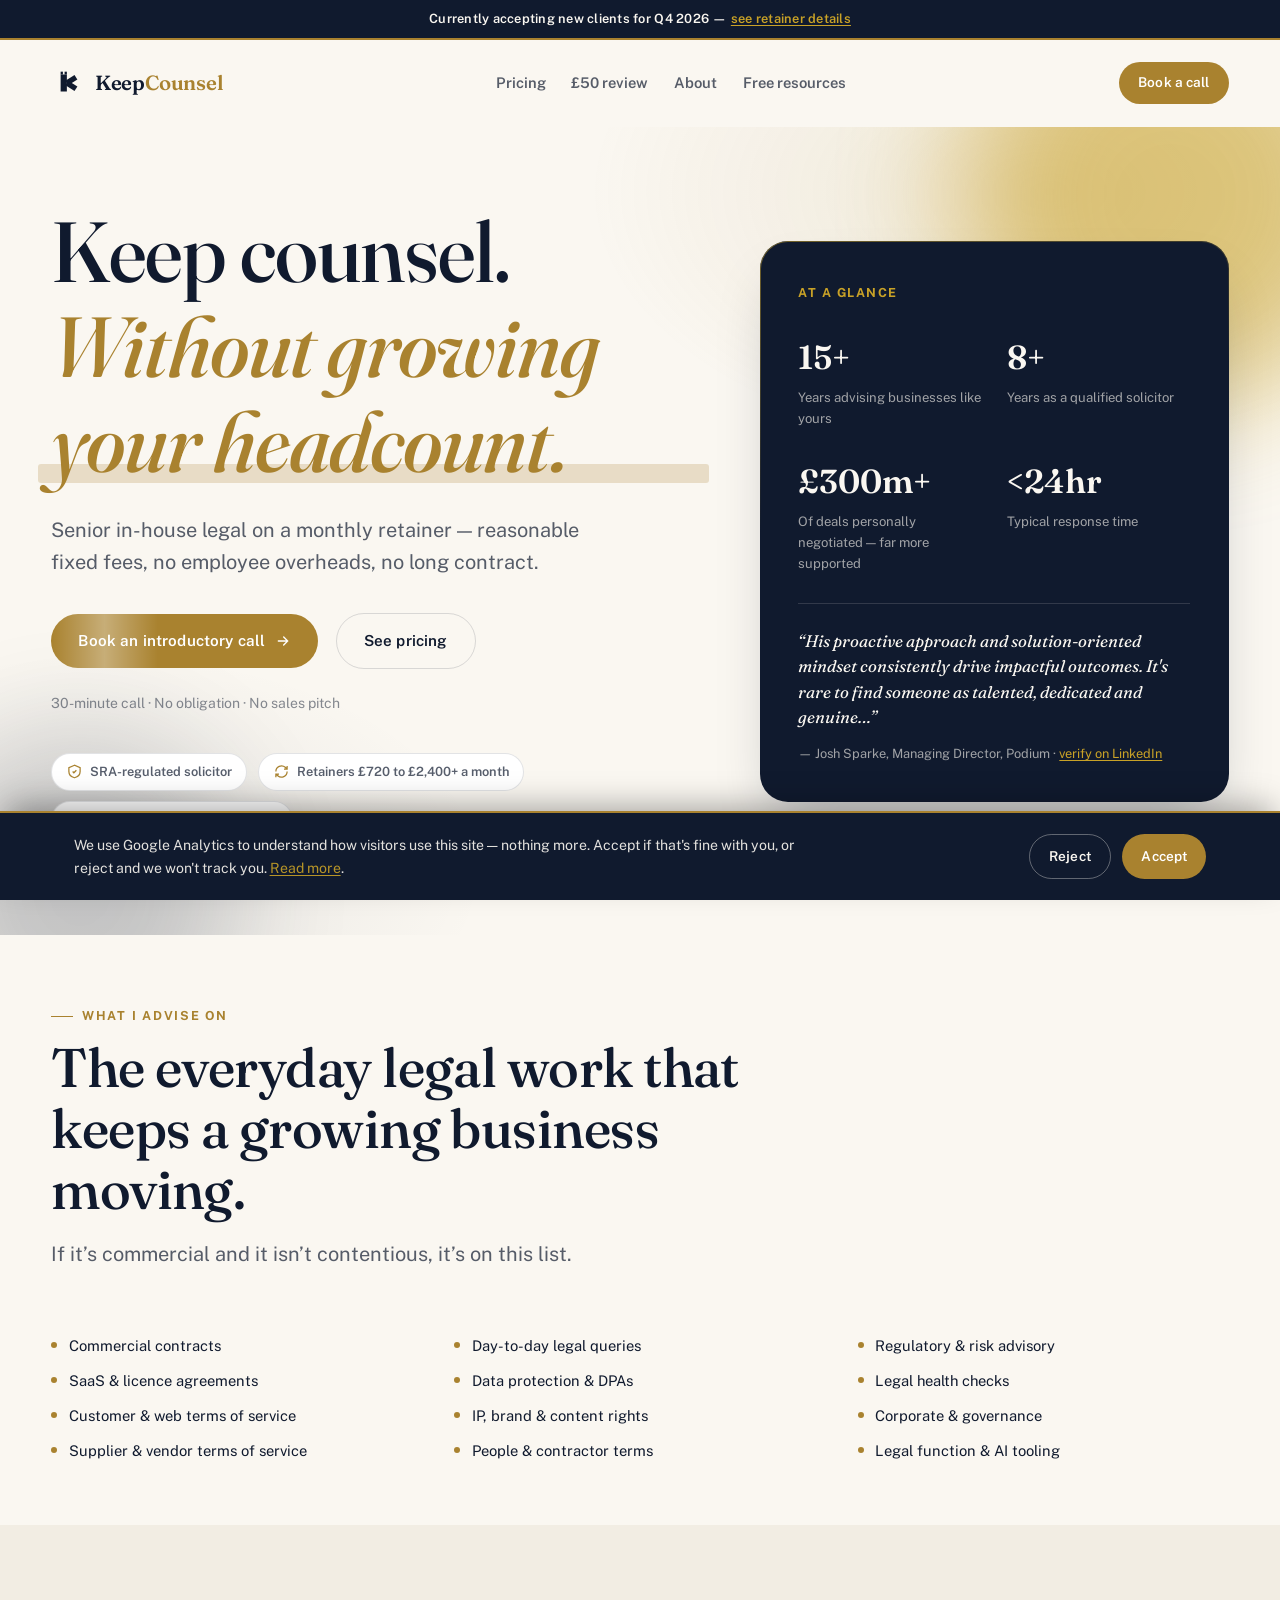
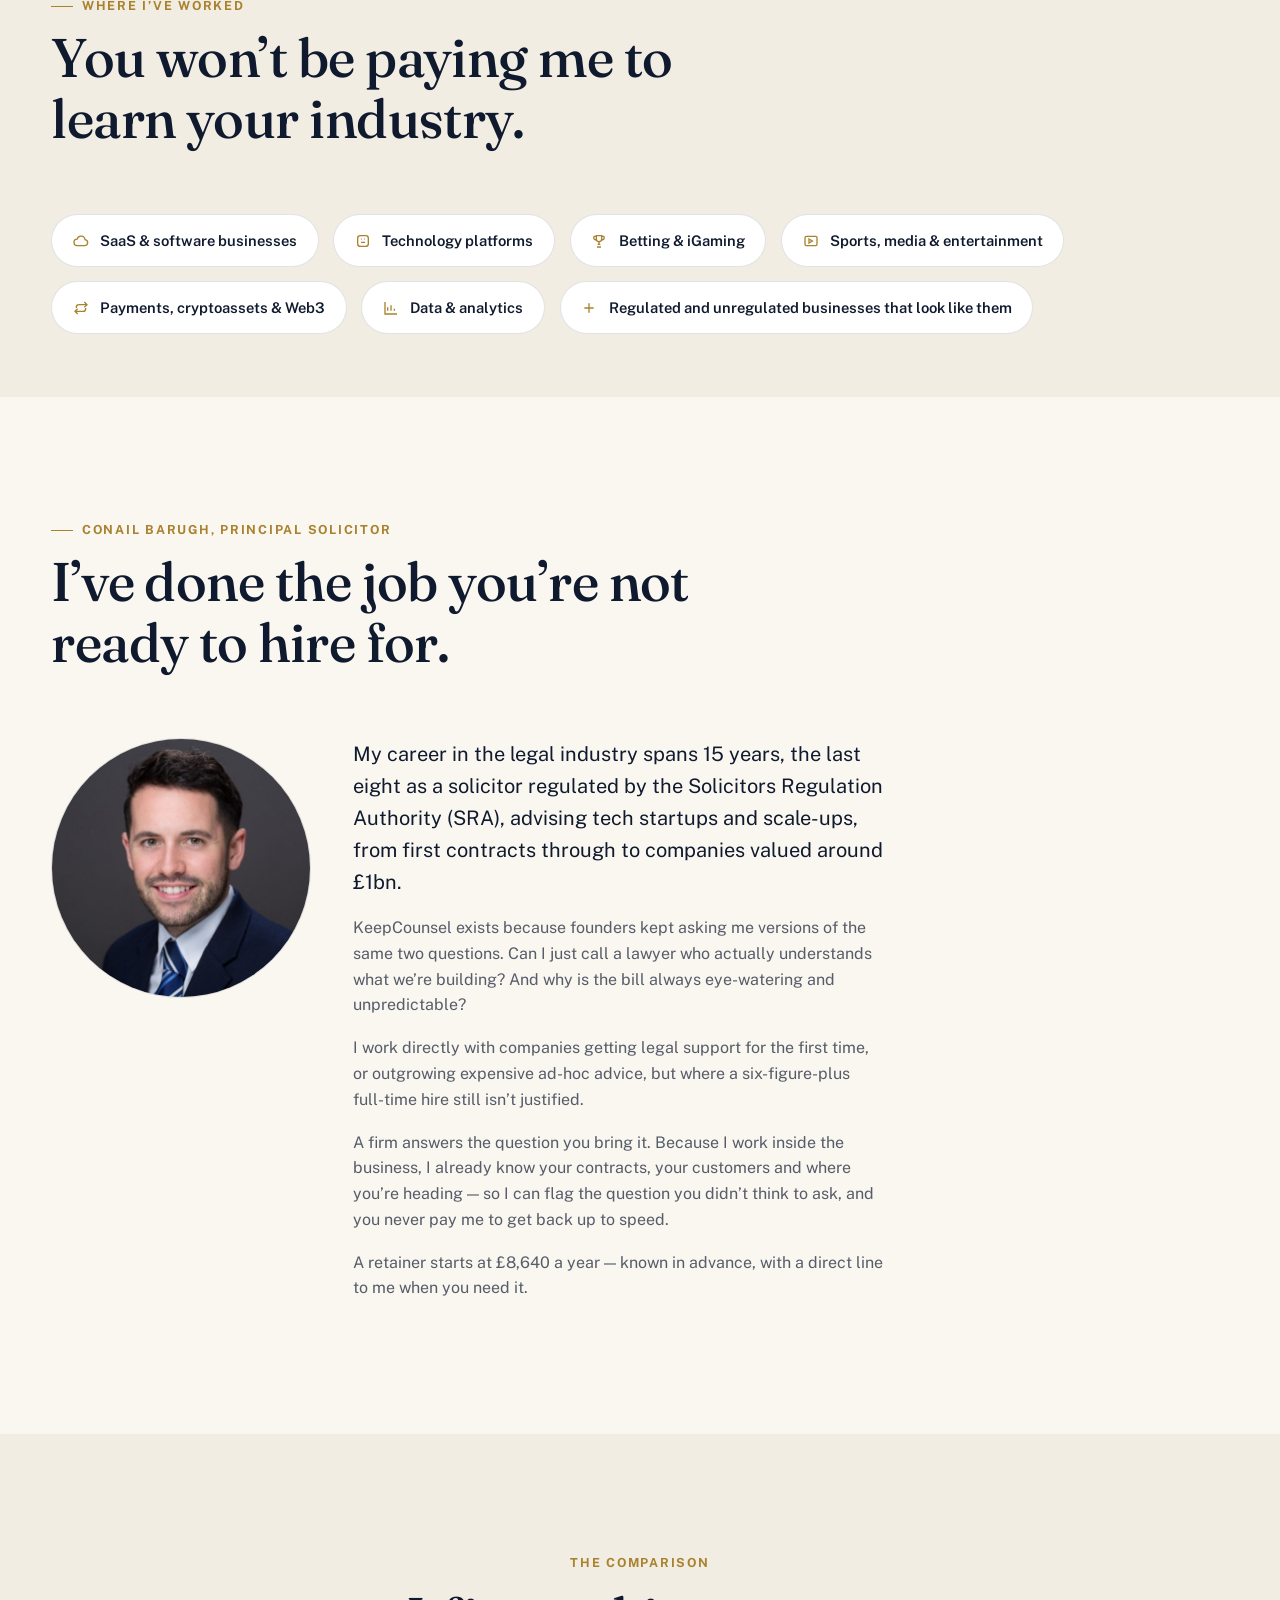
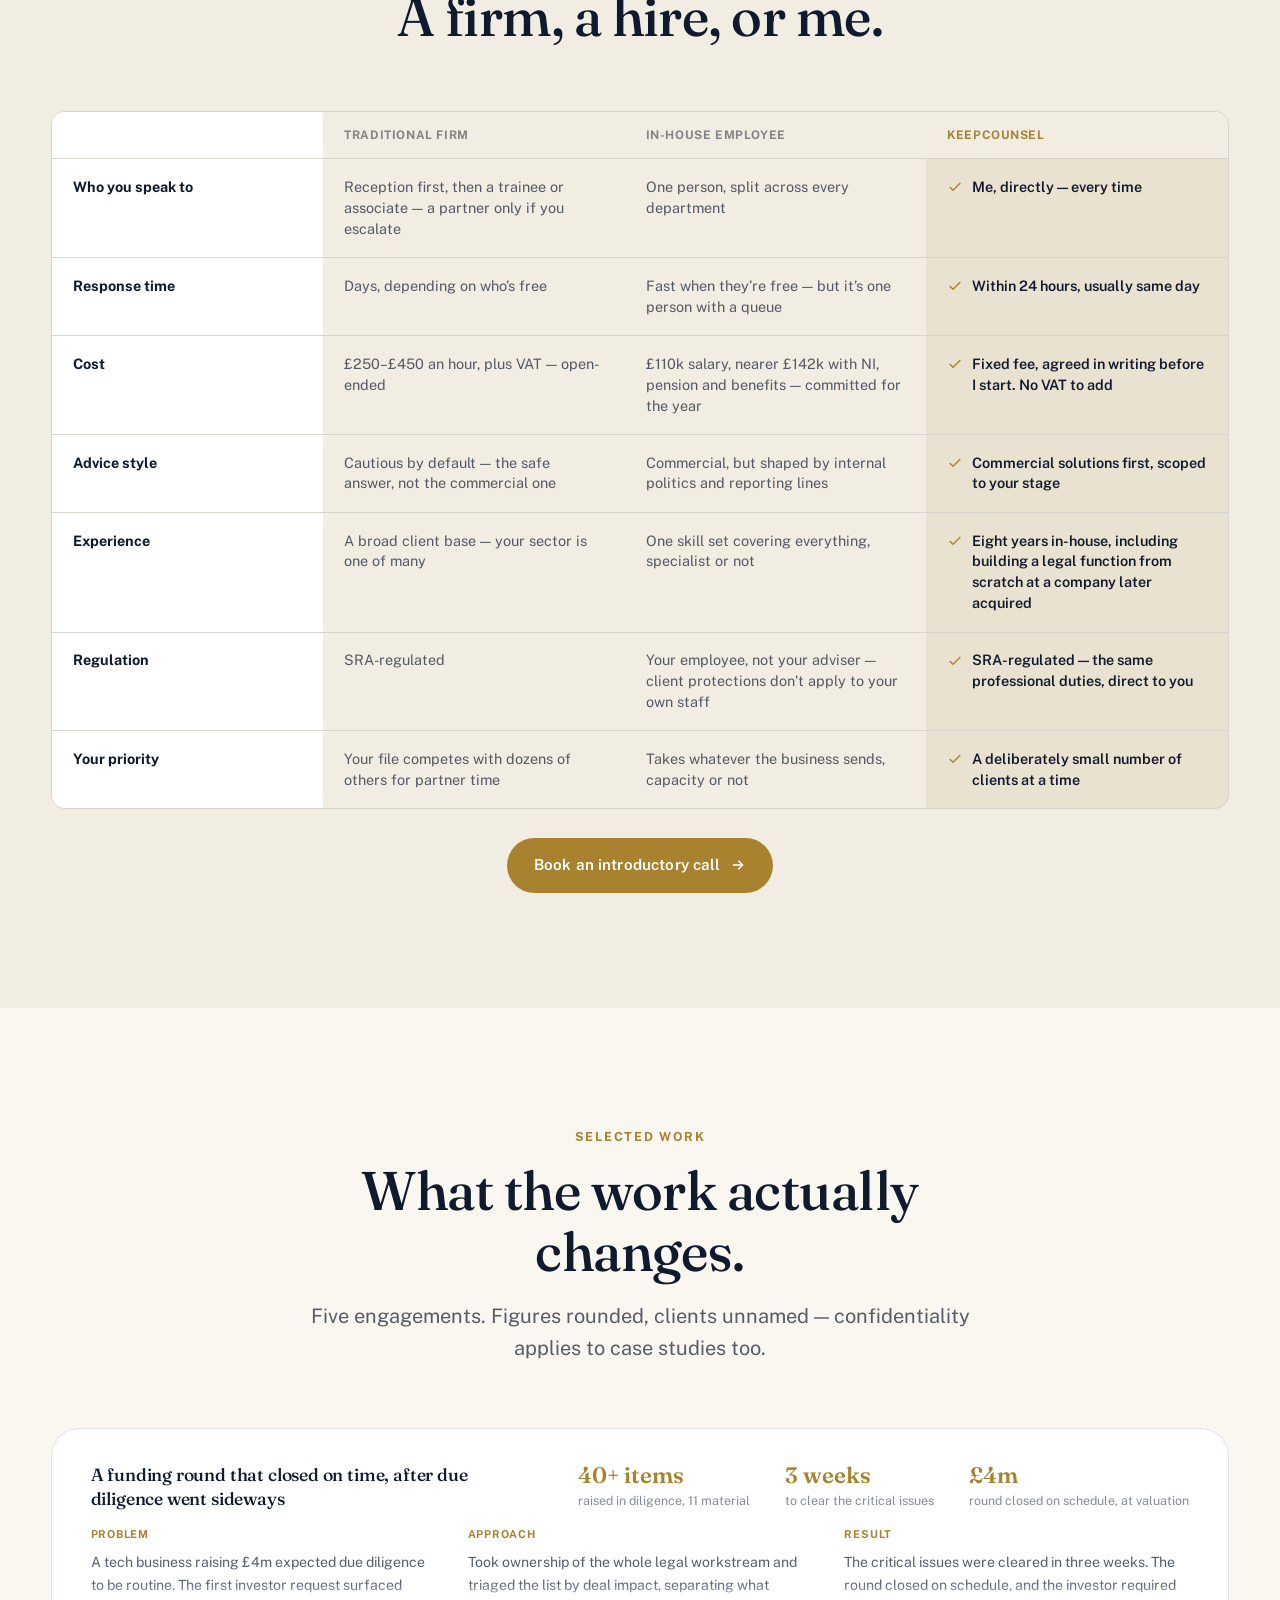
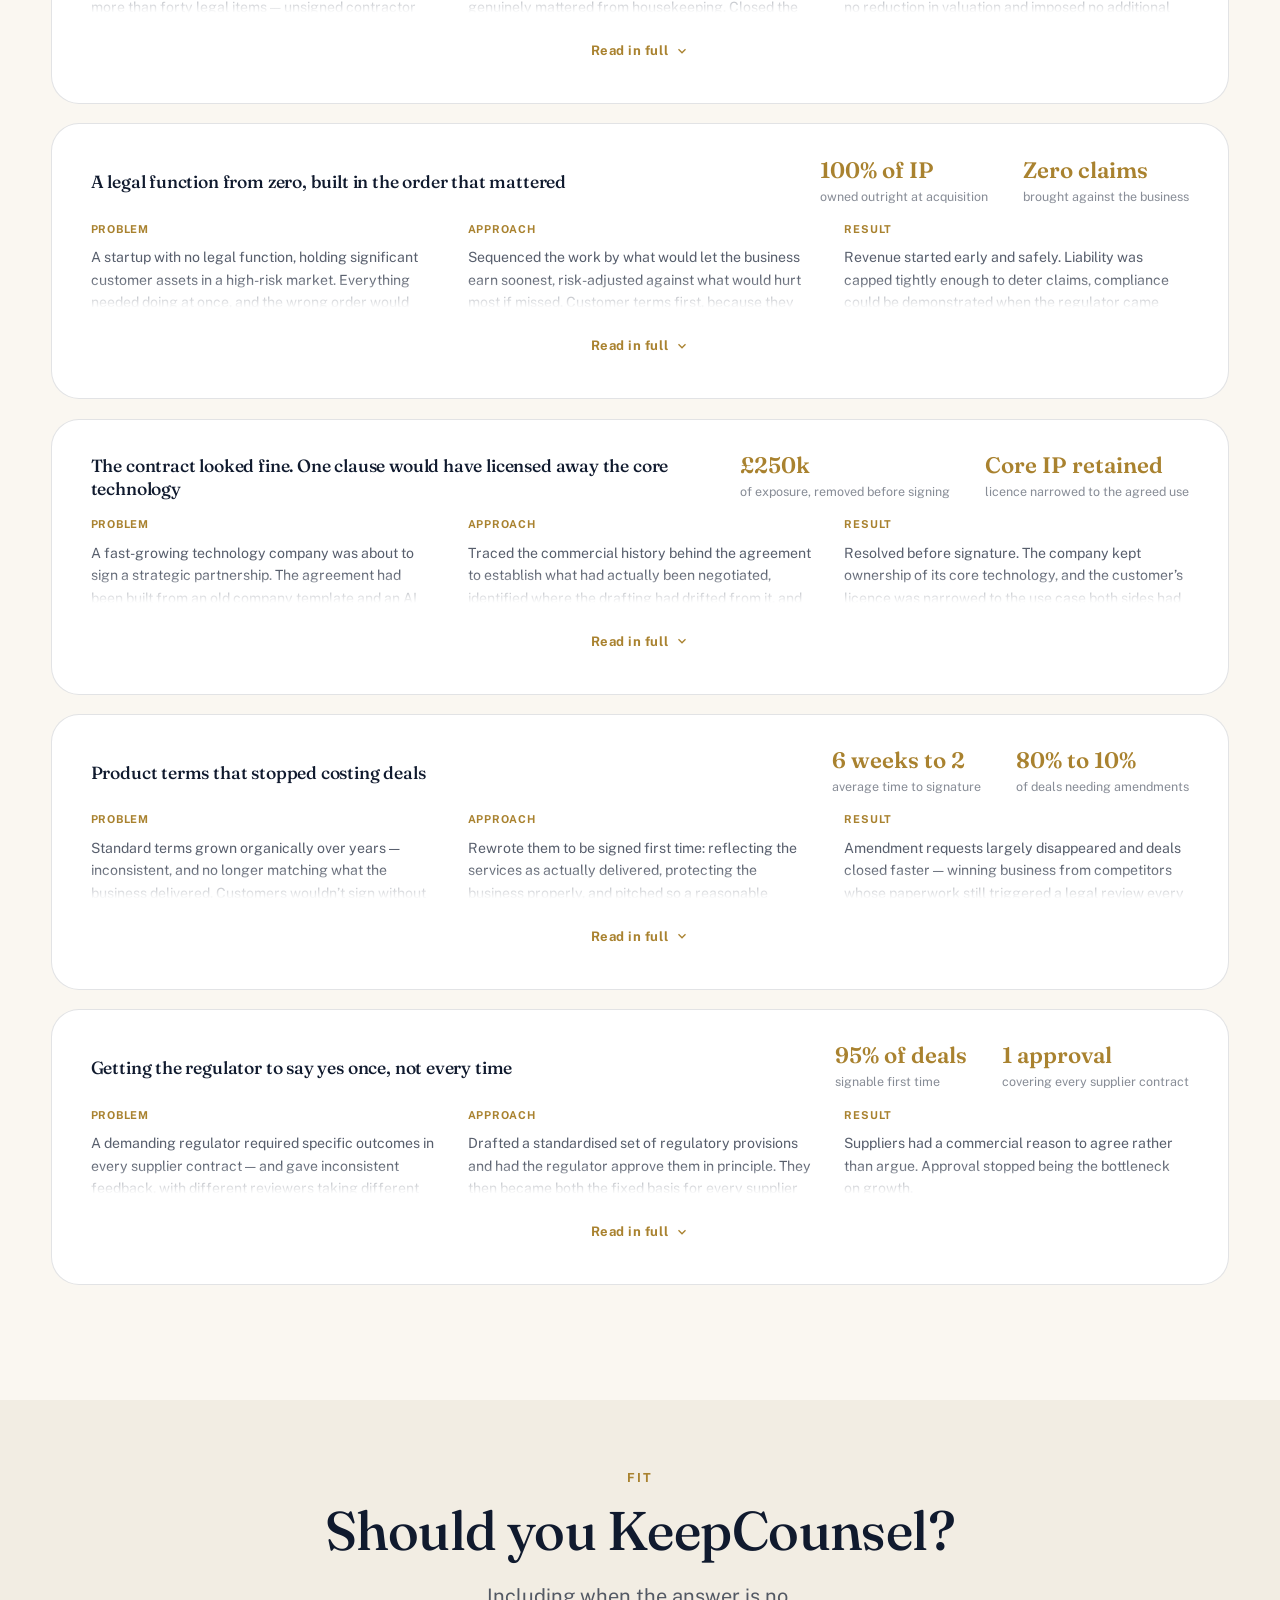
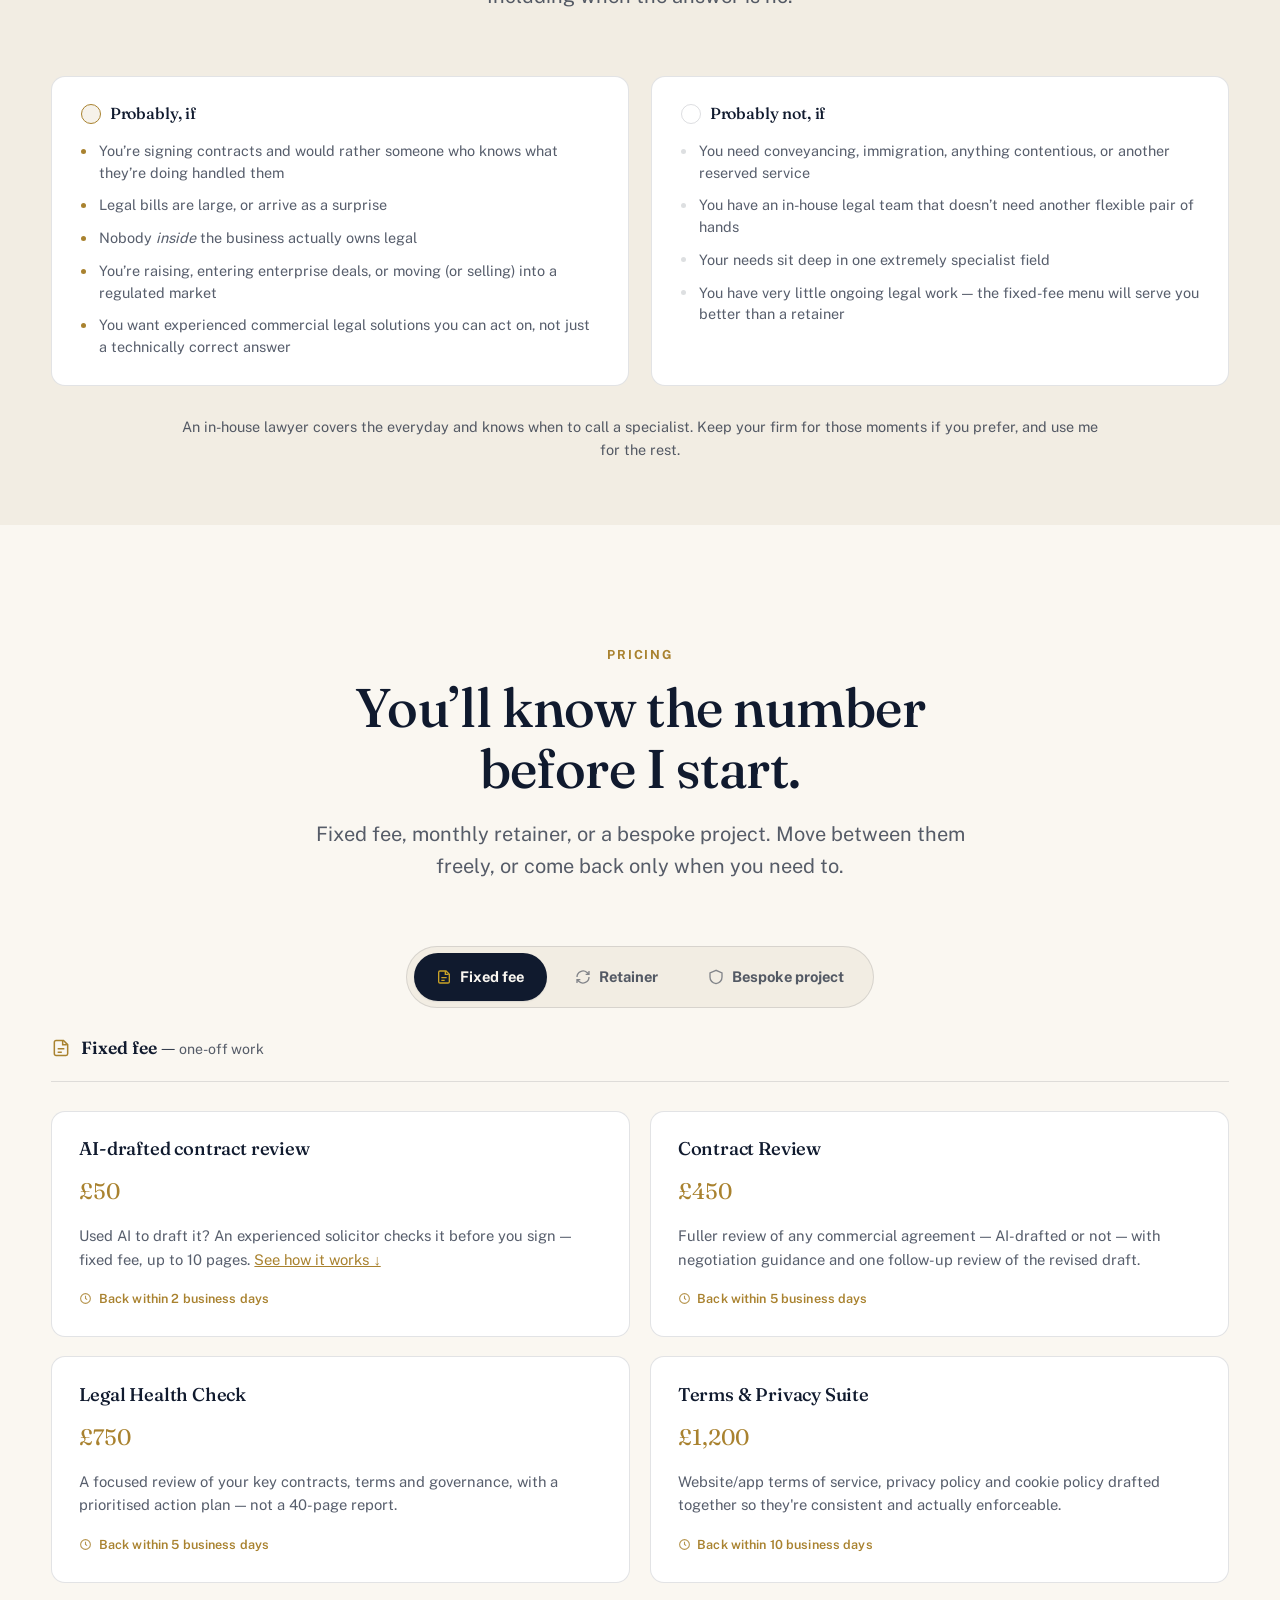
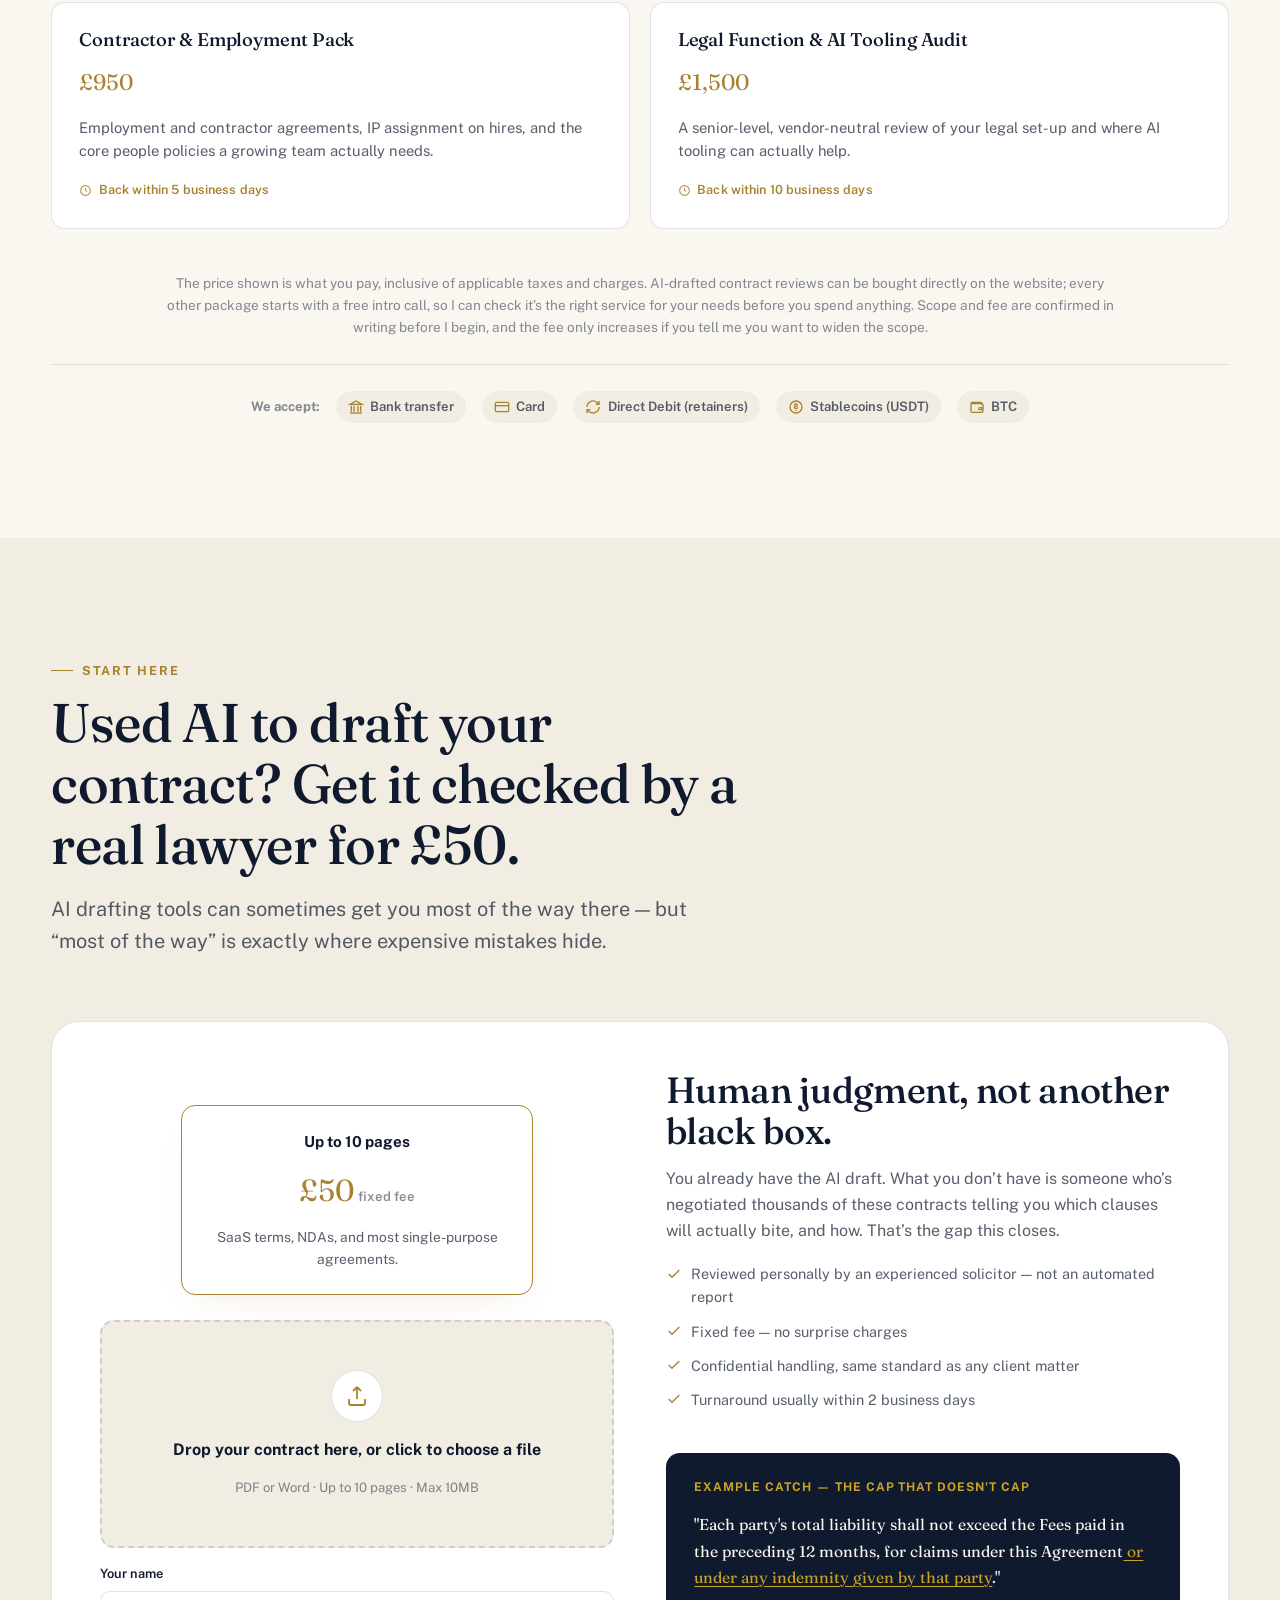
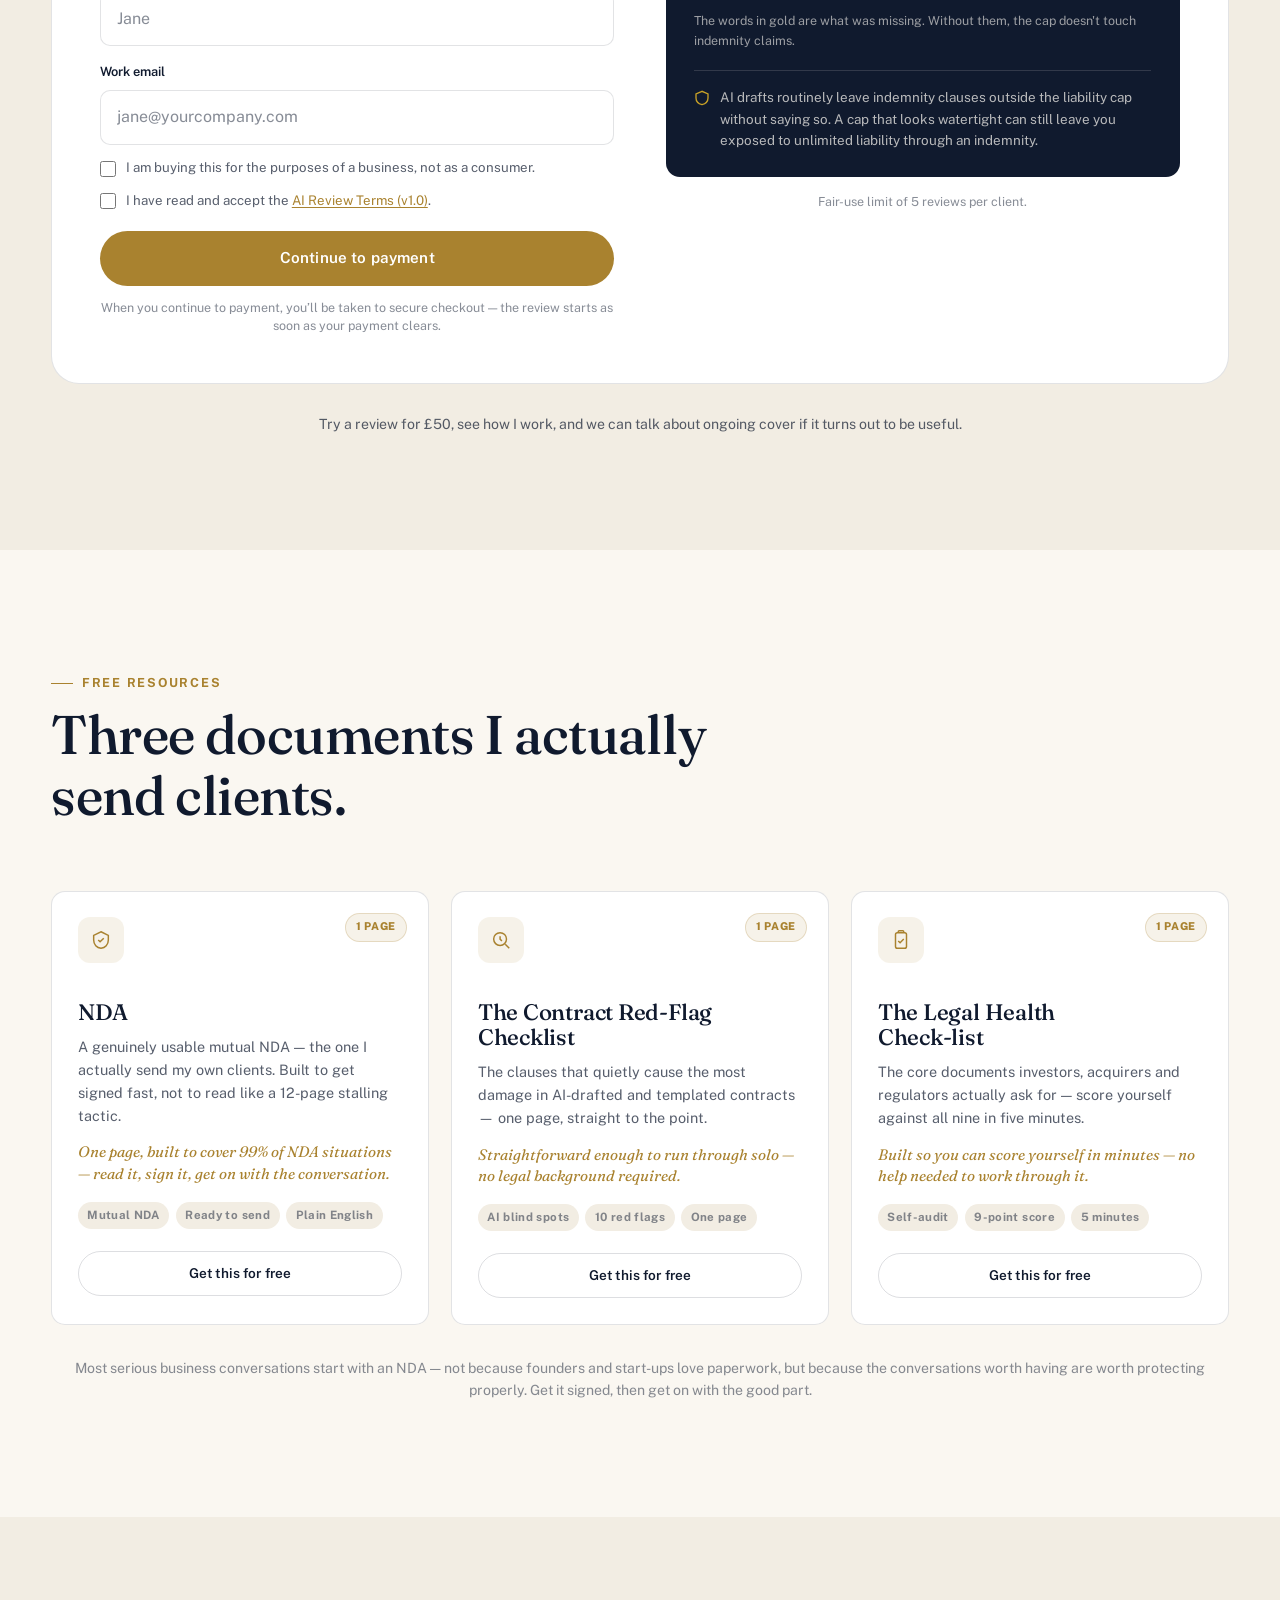
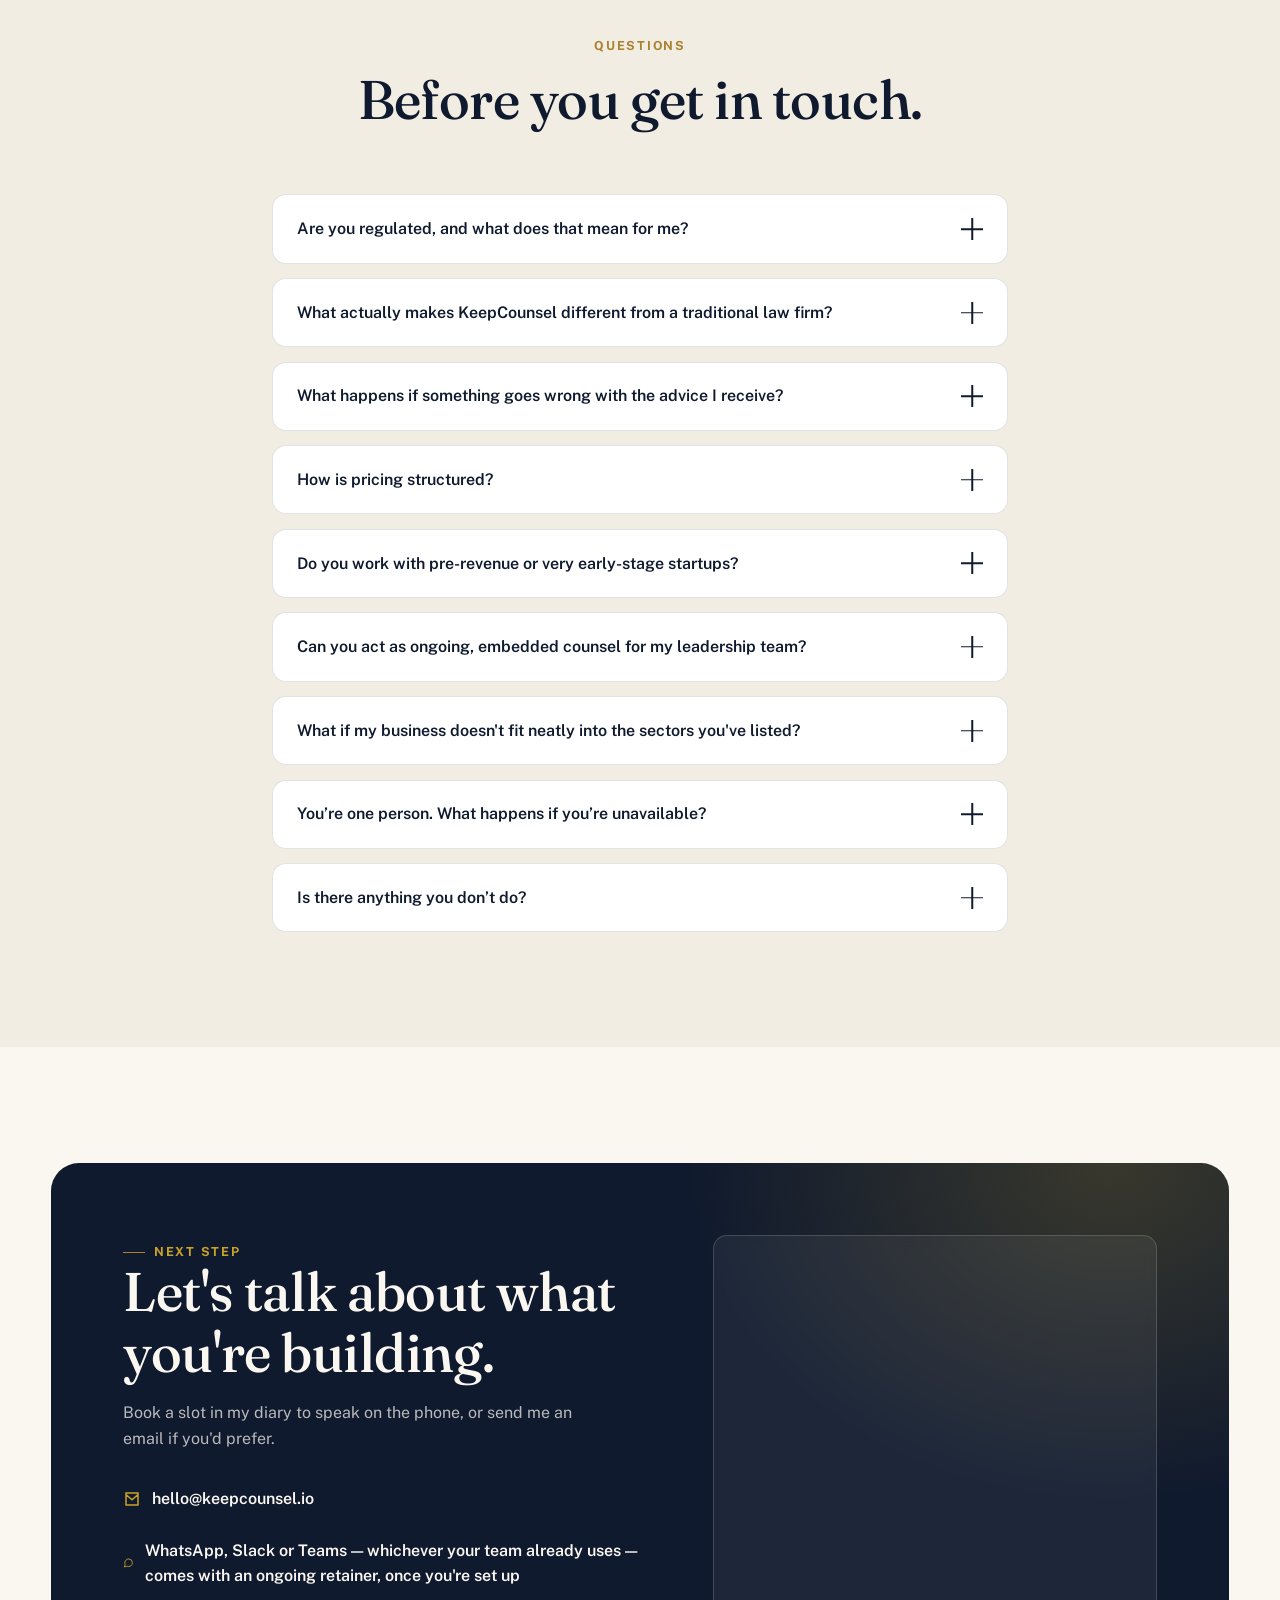
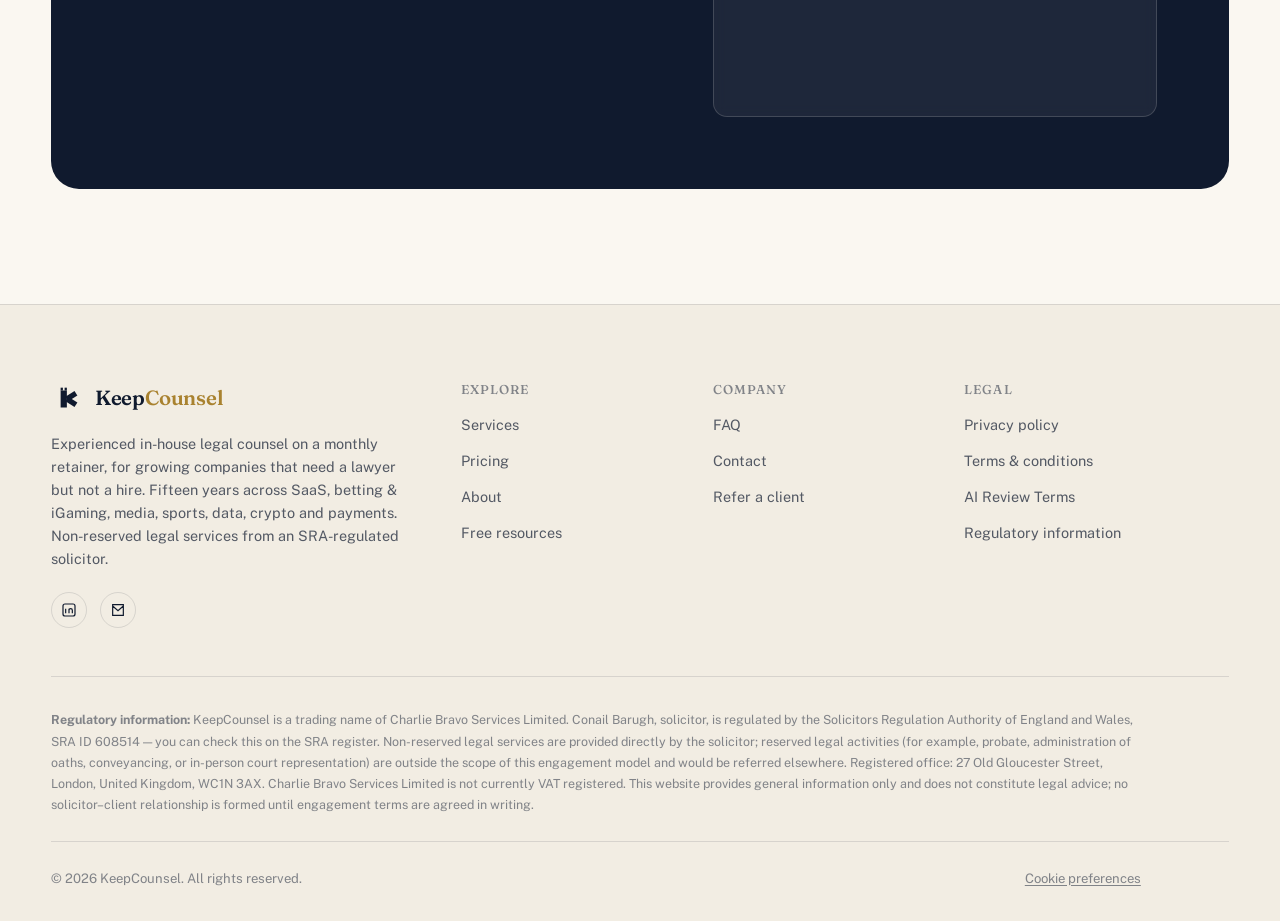
==== commit 8edd87a0: "Drop the valuation from case study one The card said a £4m round at a £10m valuation without saying " ====
--- a/index.html
+++ b/index.html
@@ -315,7 +315,7 @@
           <div class="case-steps">
             <div class="case-step">
               <span class="case-label">Problem</span>
-              <p>A tech business raising at a &pound;10m valuation expected due diligence to be routine. The first investor request surfaced more than forty legal items &mdash; unsigned contractor agreements, historic customer contracts on non-standard terms, gaps in IP assignment and a data protection matter needing attention. No in-house lawyer, and a different adviser for each issue. The directors&rsquo; real worry was not the legal work; it was whether it would delay or reprice the round.</p>
+              <p>A tech business raising &pound;4m expected due diligence to be routine. The first investor request surfaced more than forty legal items &mdash; unsigned contractor agreements, historic customer contracts on non-standard terms, gaps in IP assignment and a data protection matter needing attention. No in-house lawyer, and a different adviser for each issue. The directors&rsquo; real worry was not the legal work; it was whether it would delay or reprice the round.</p>
             </div>
             <div class="case-step">
               <span class="case-label">Approach</span>
